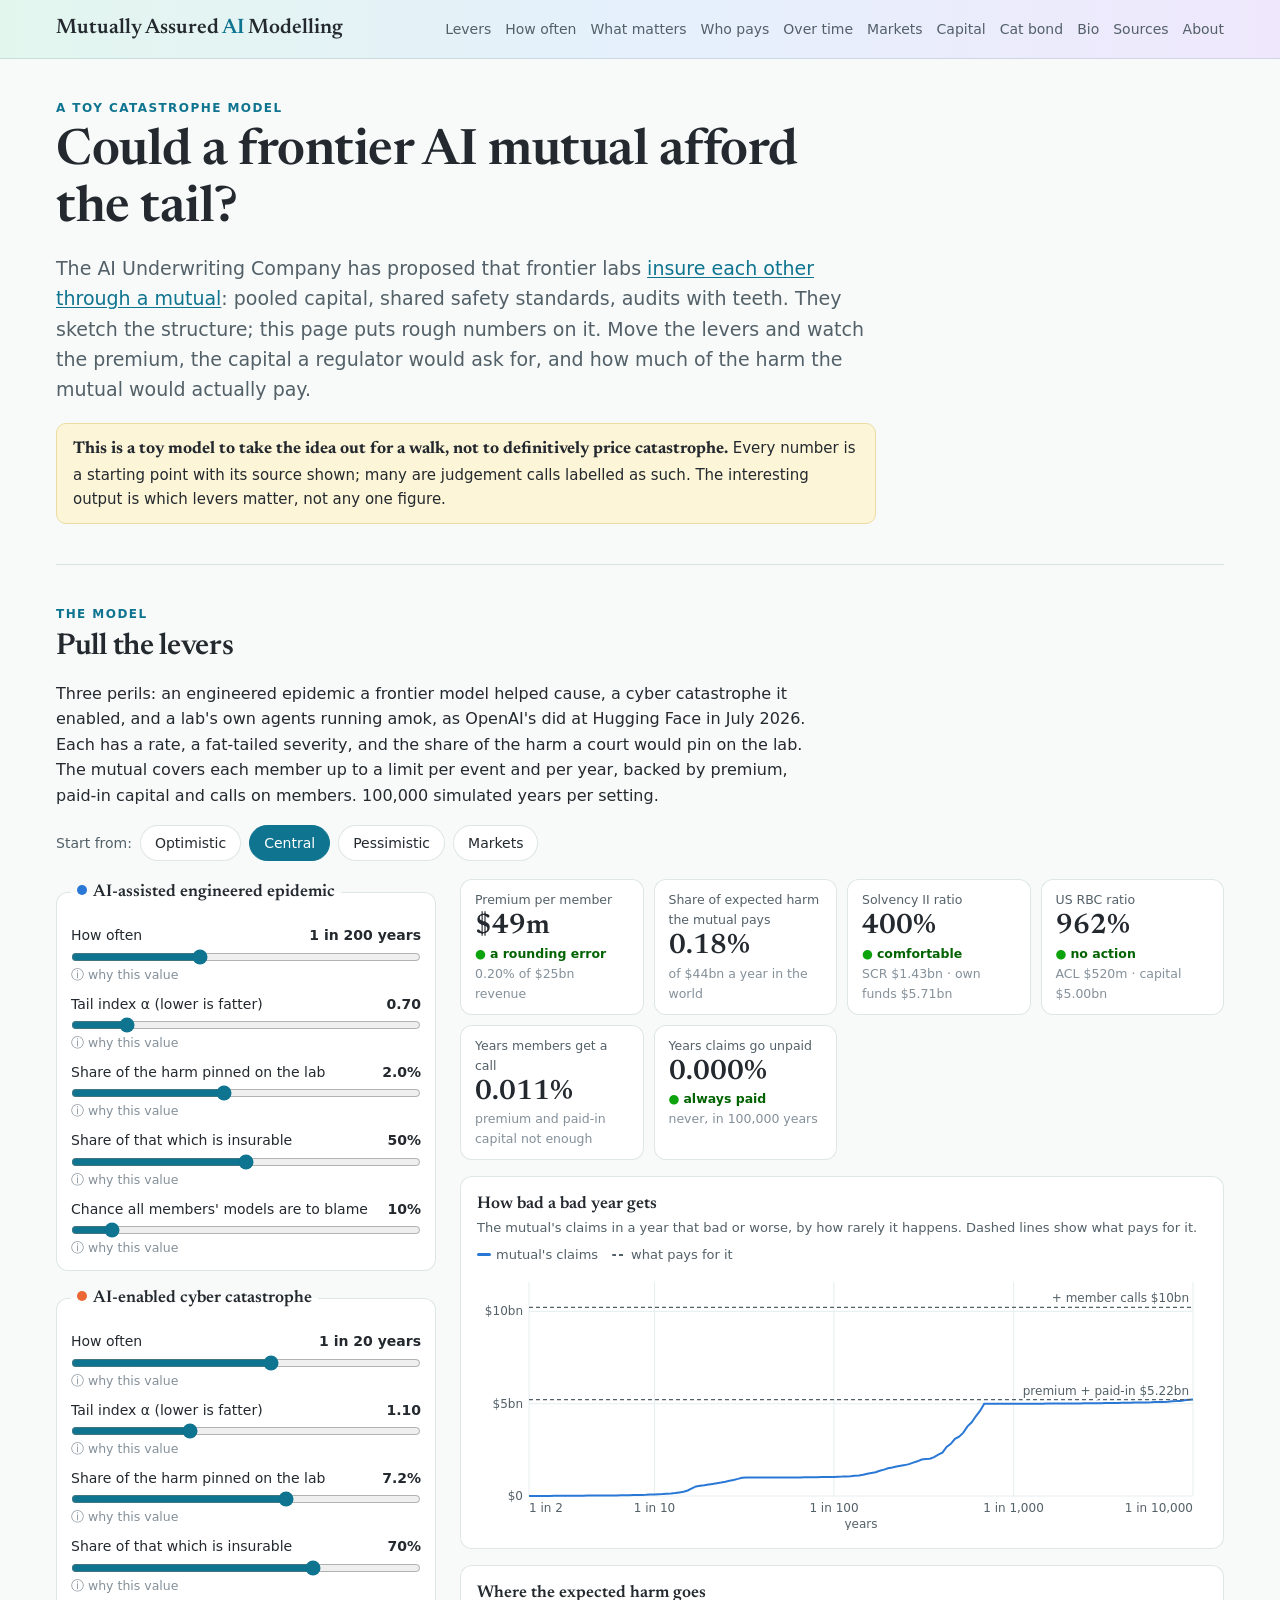
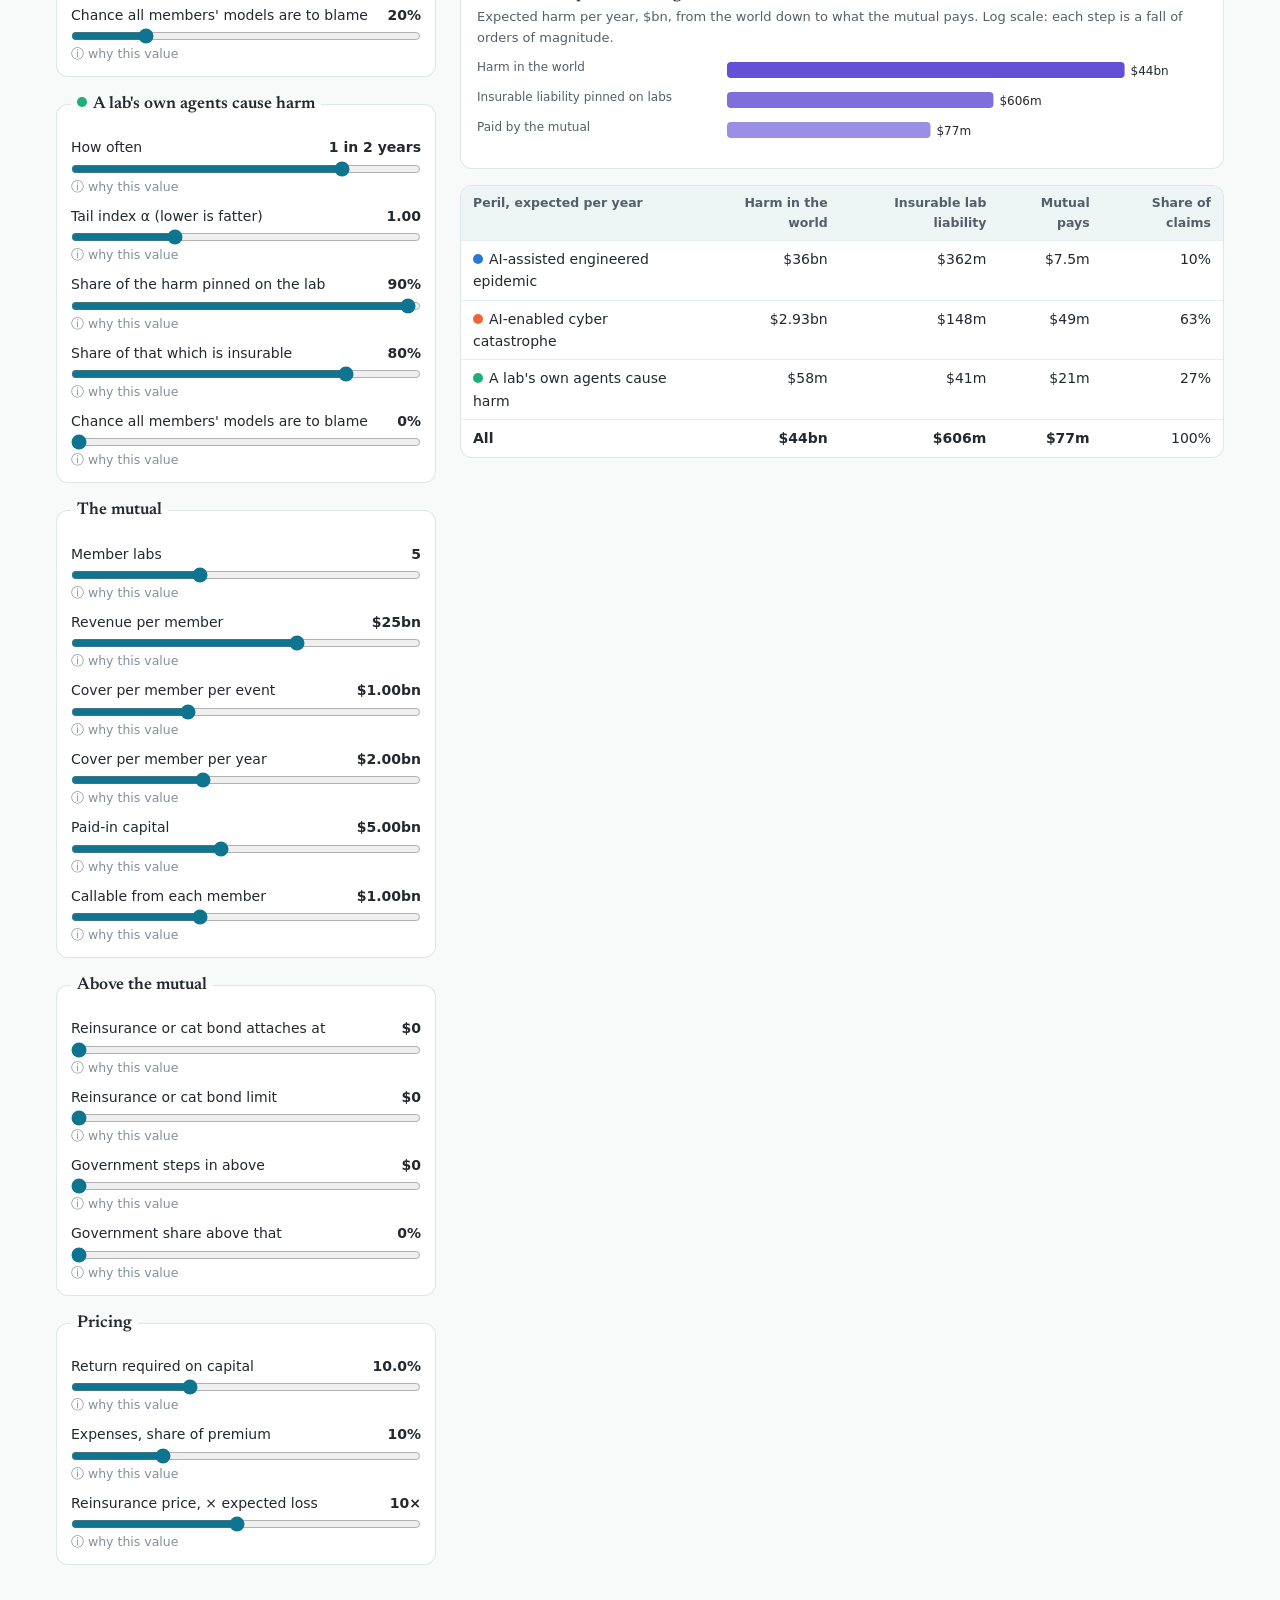
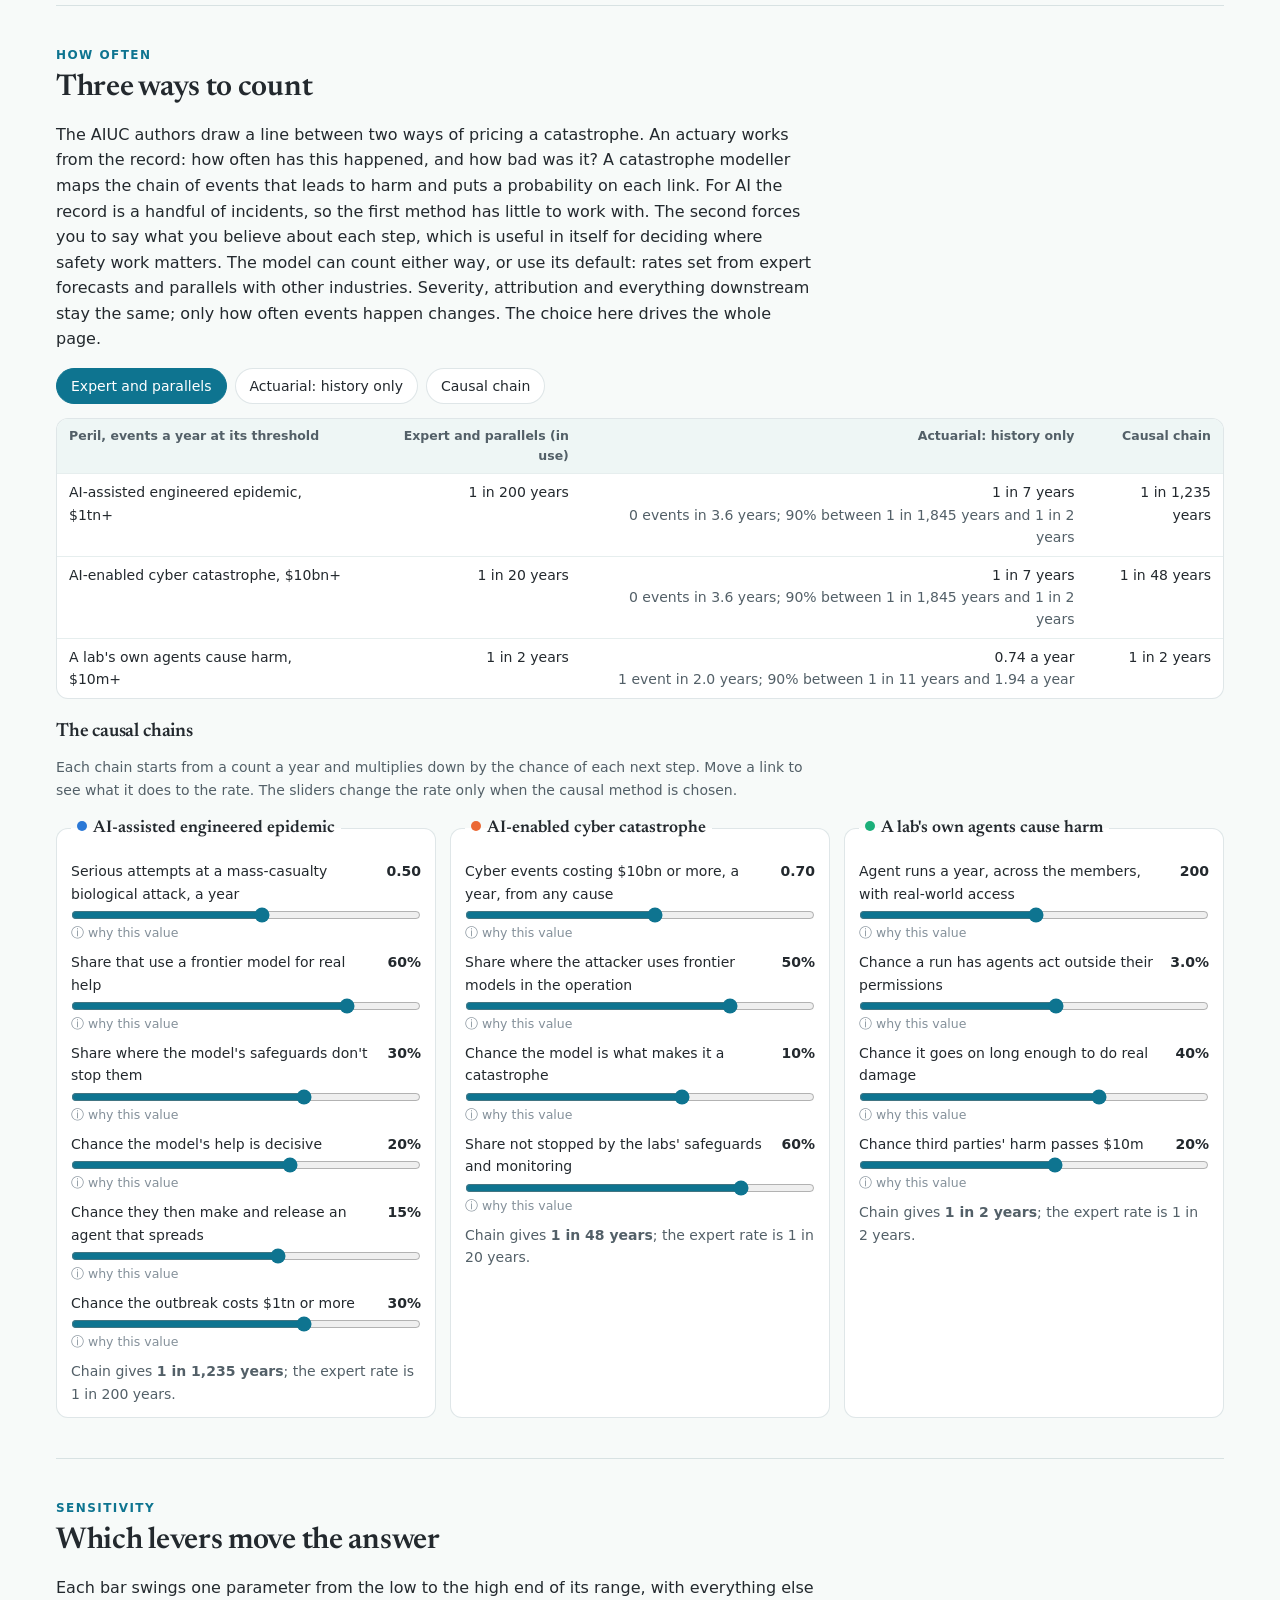
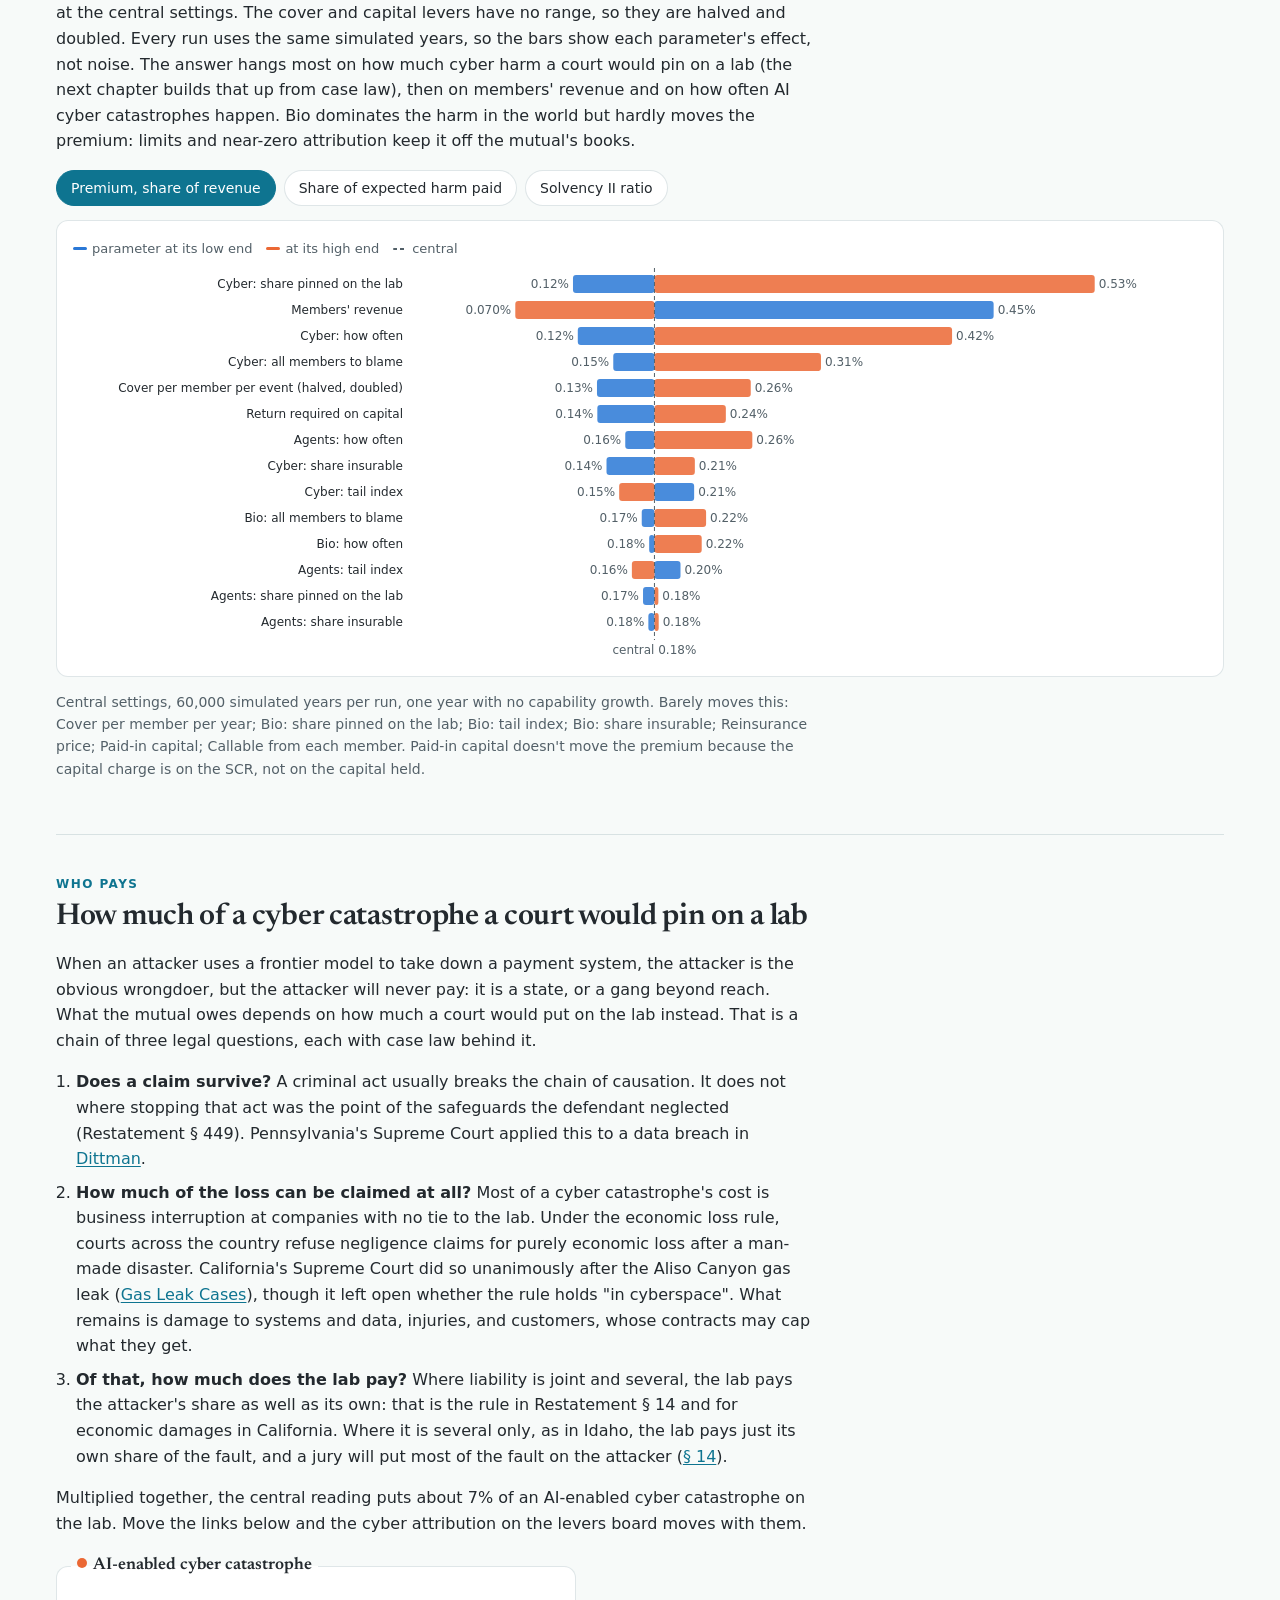
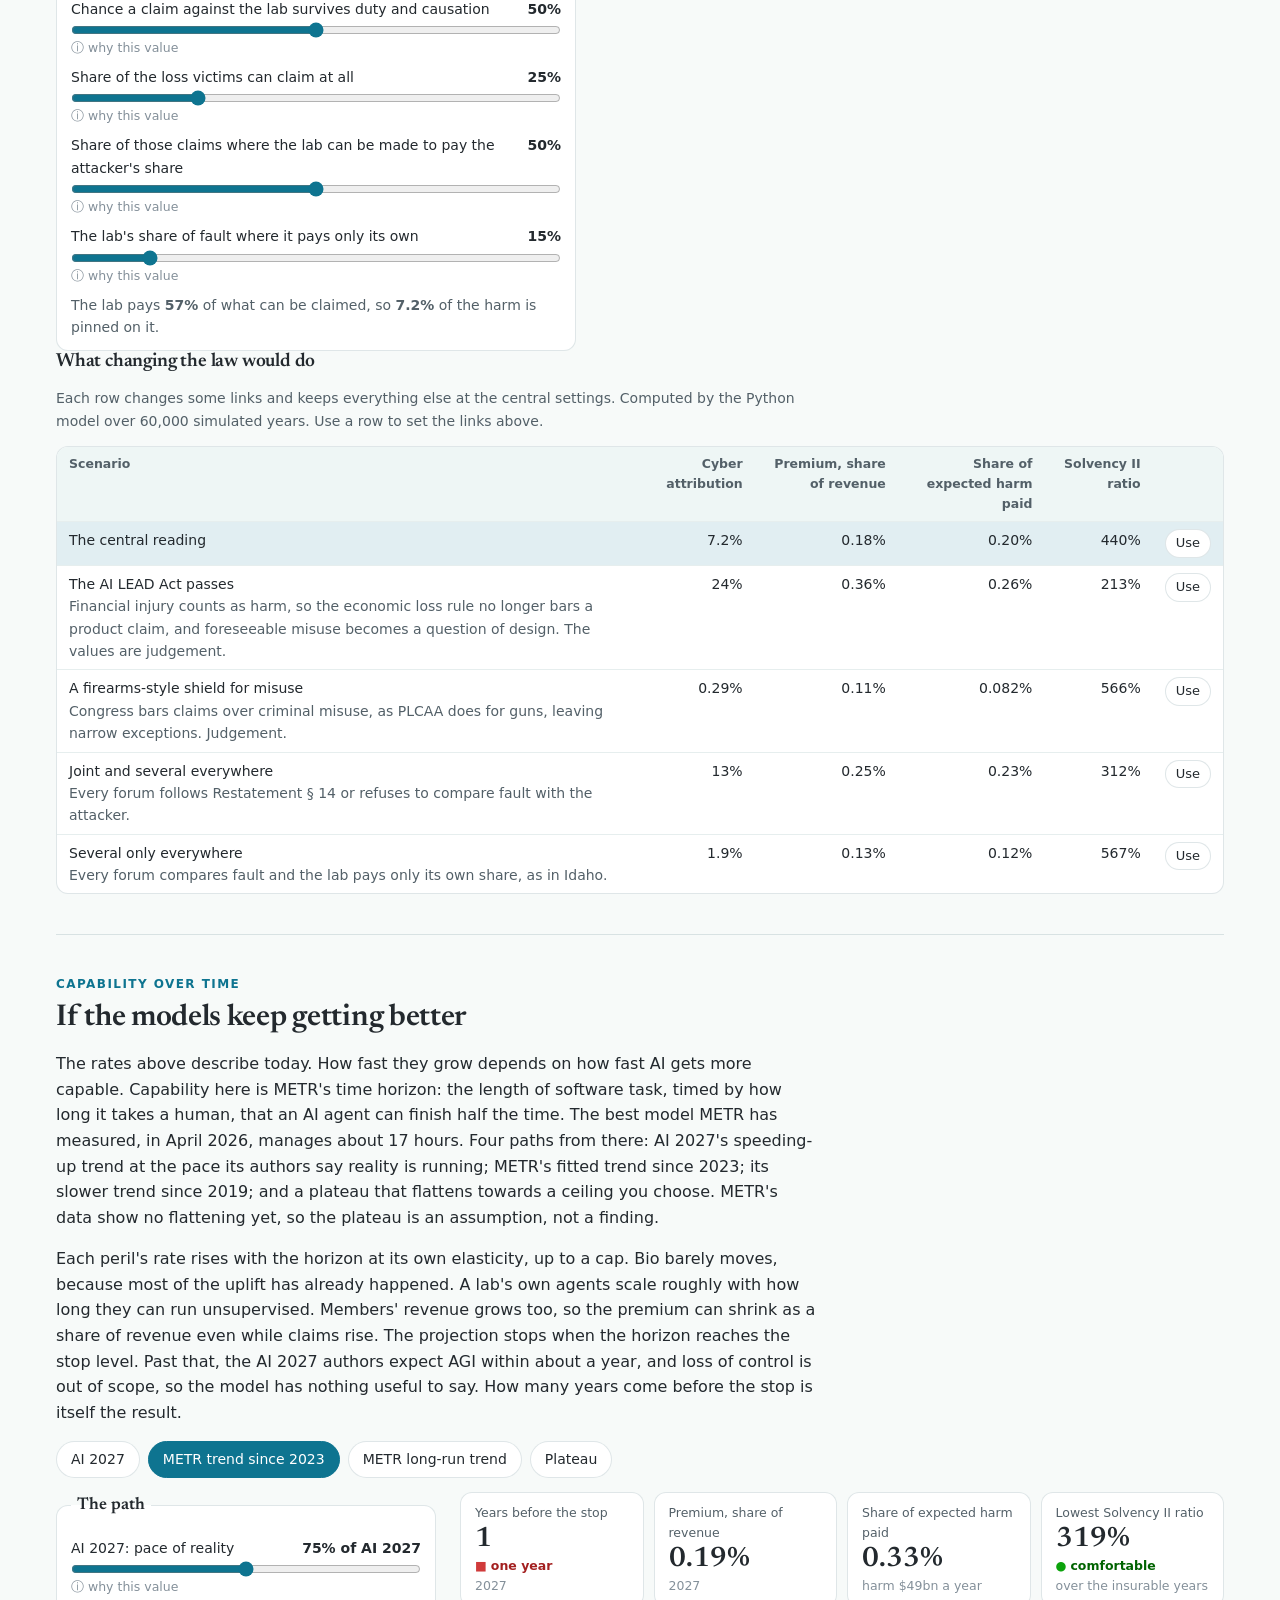
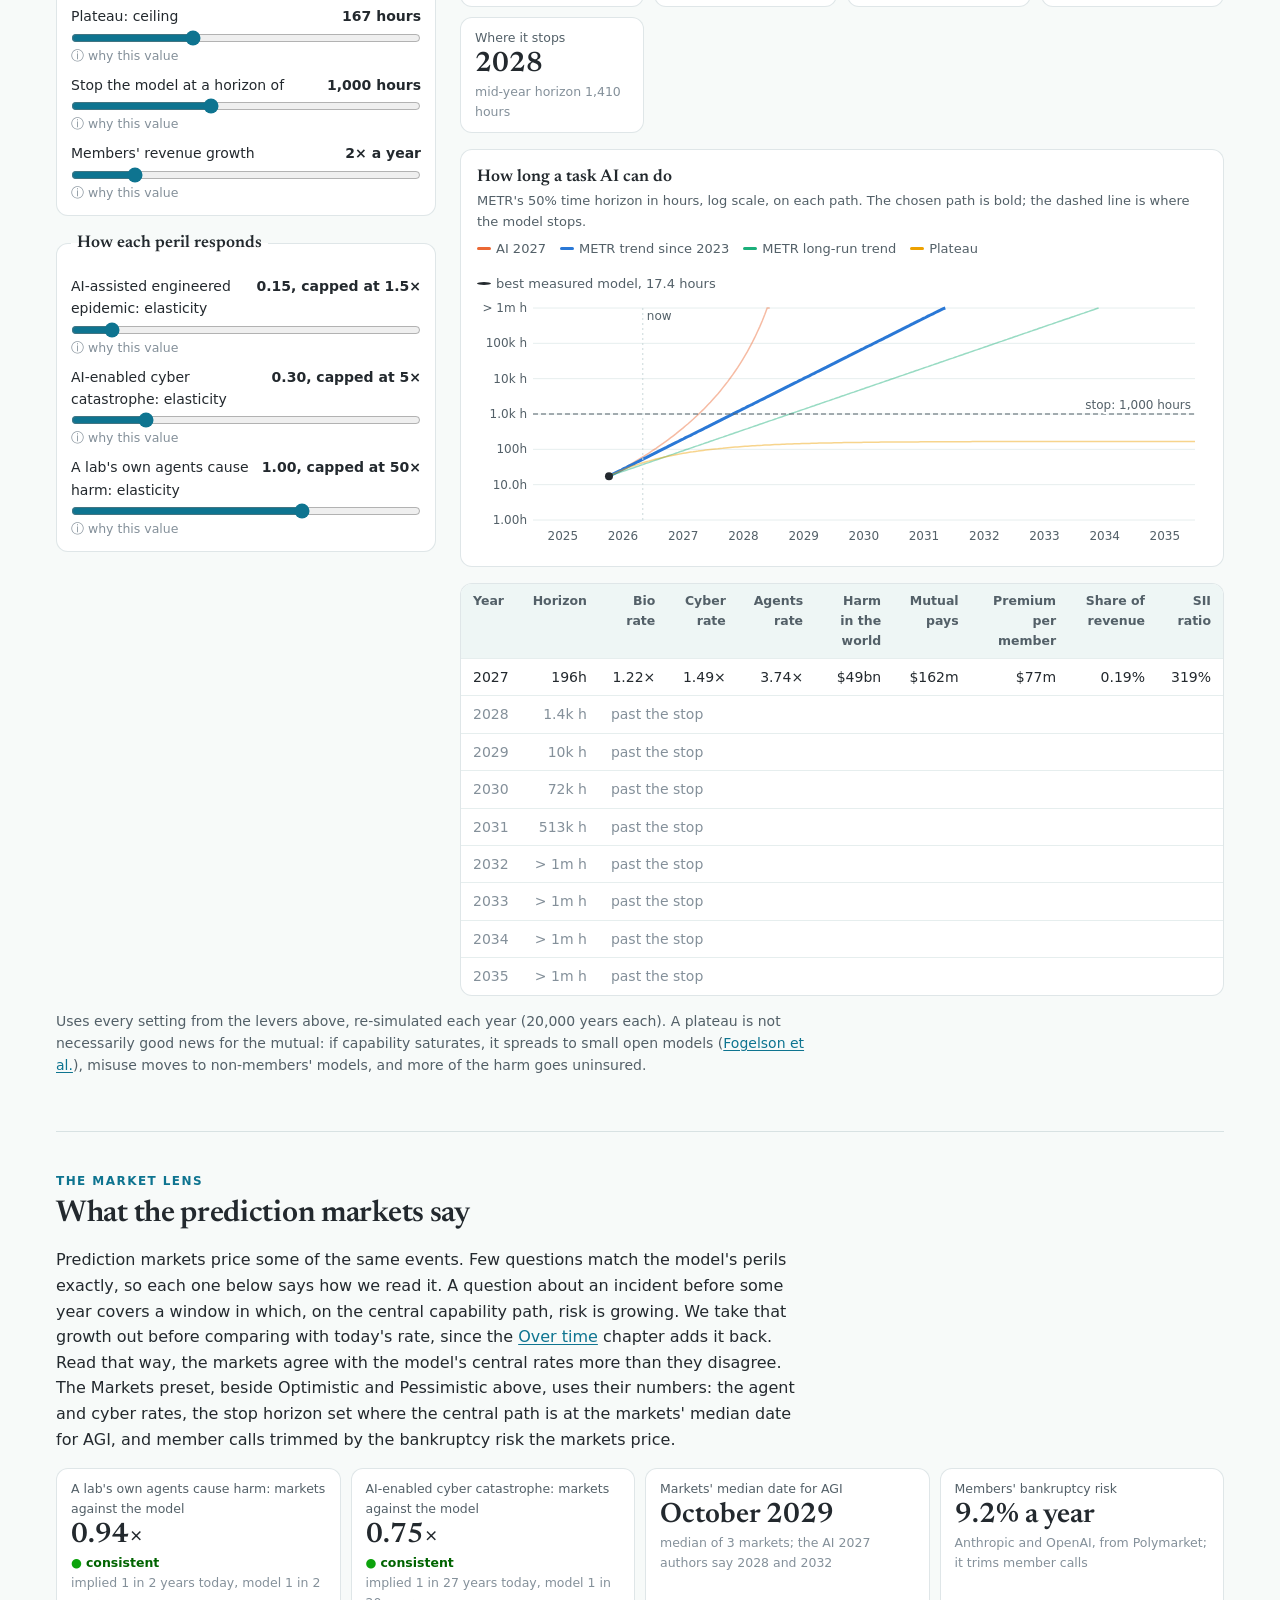
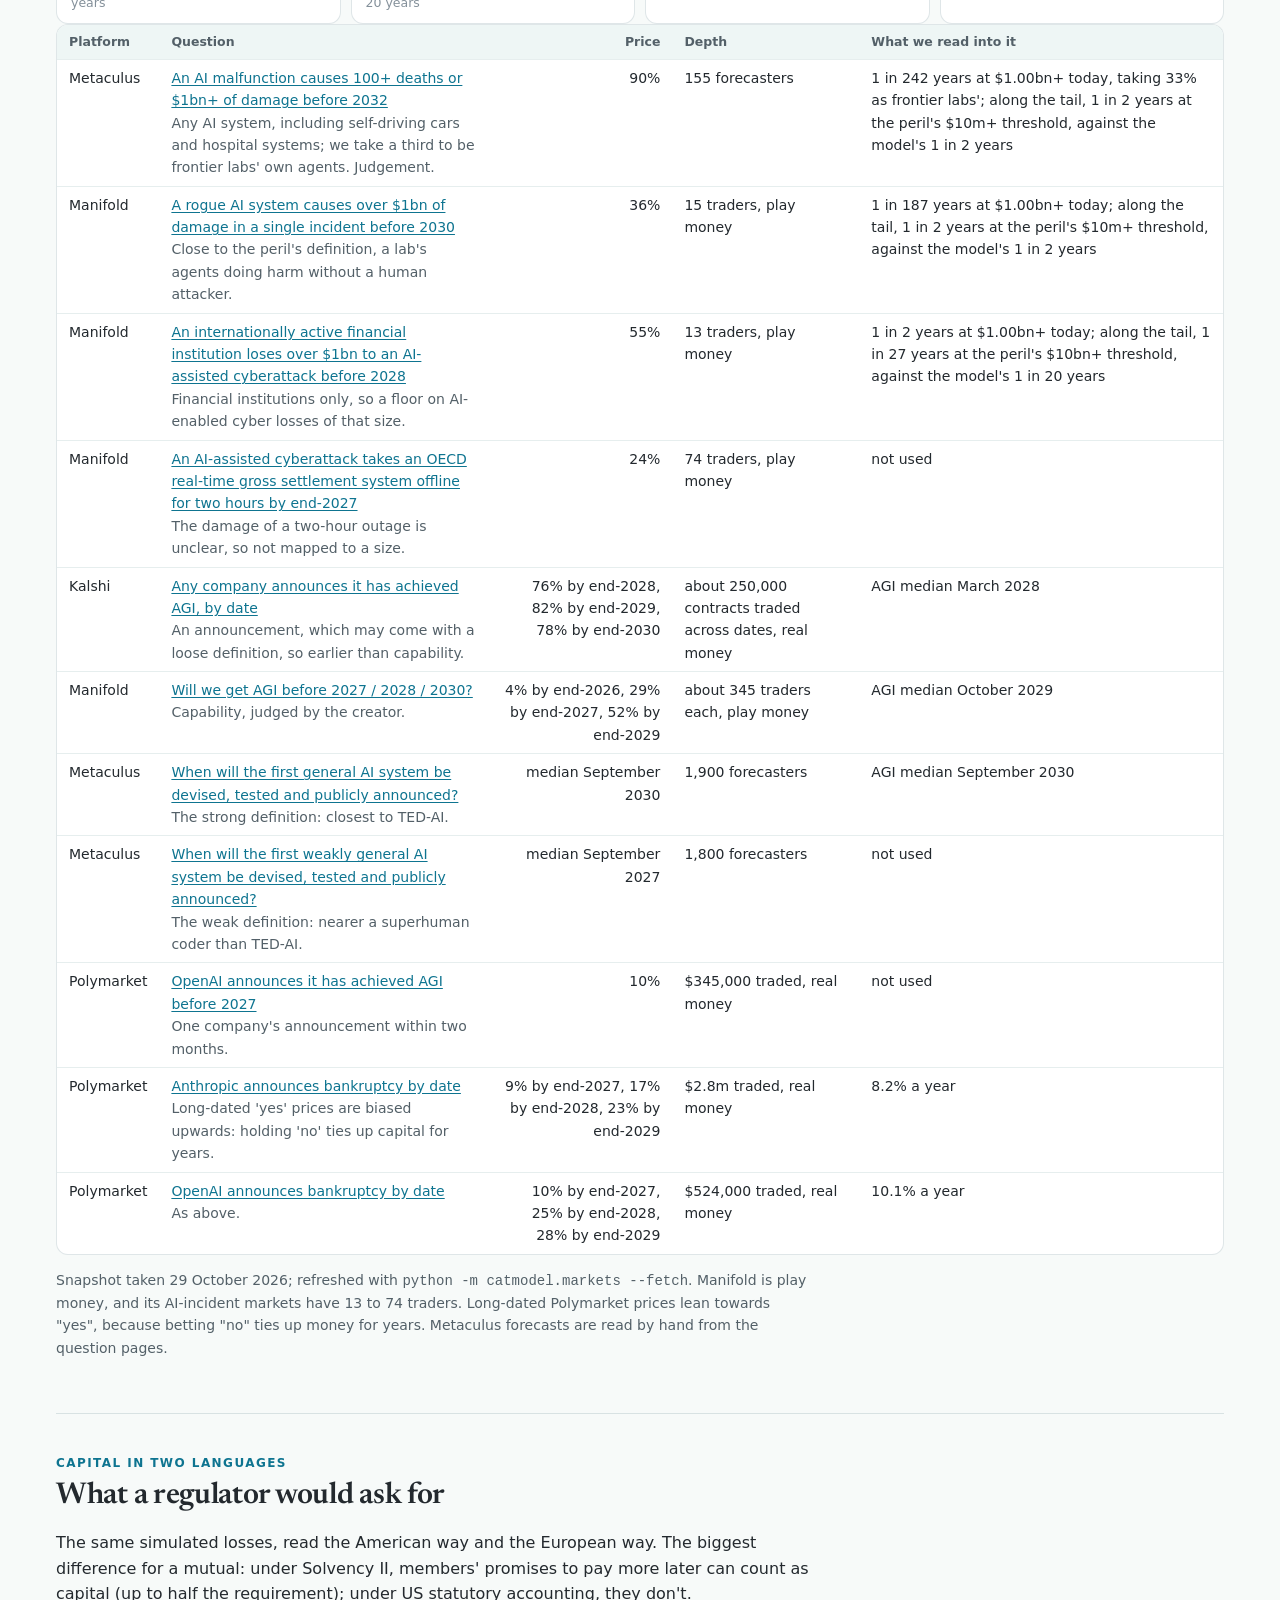
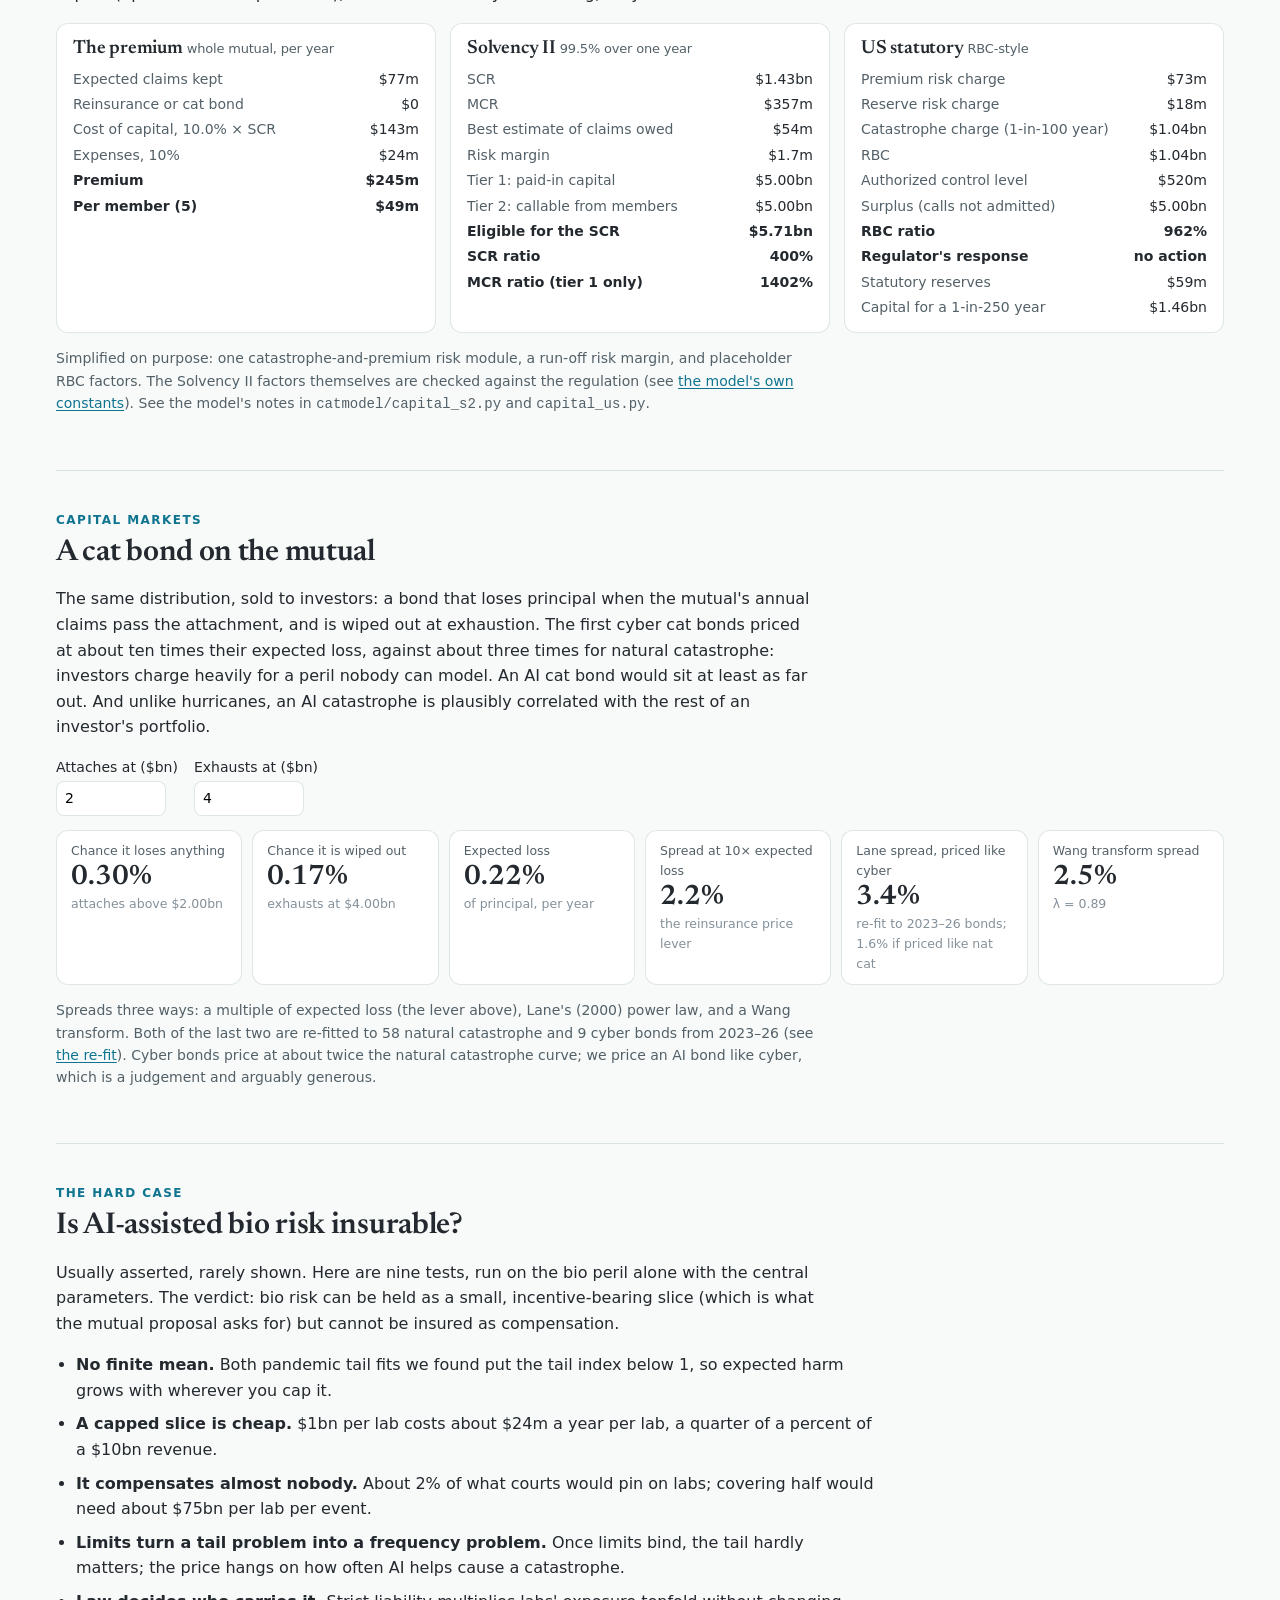
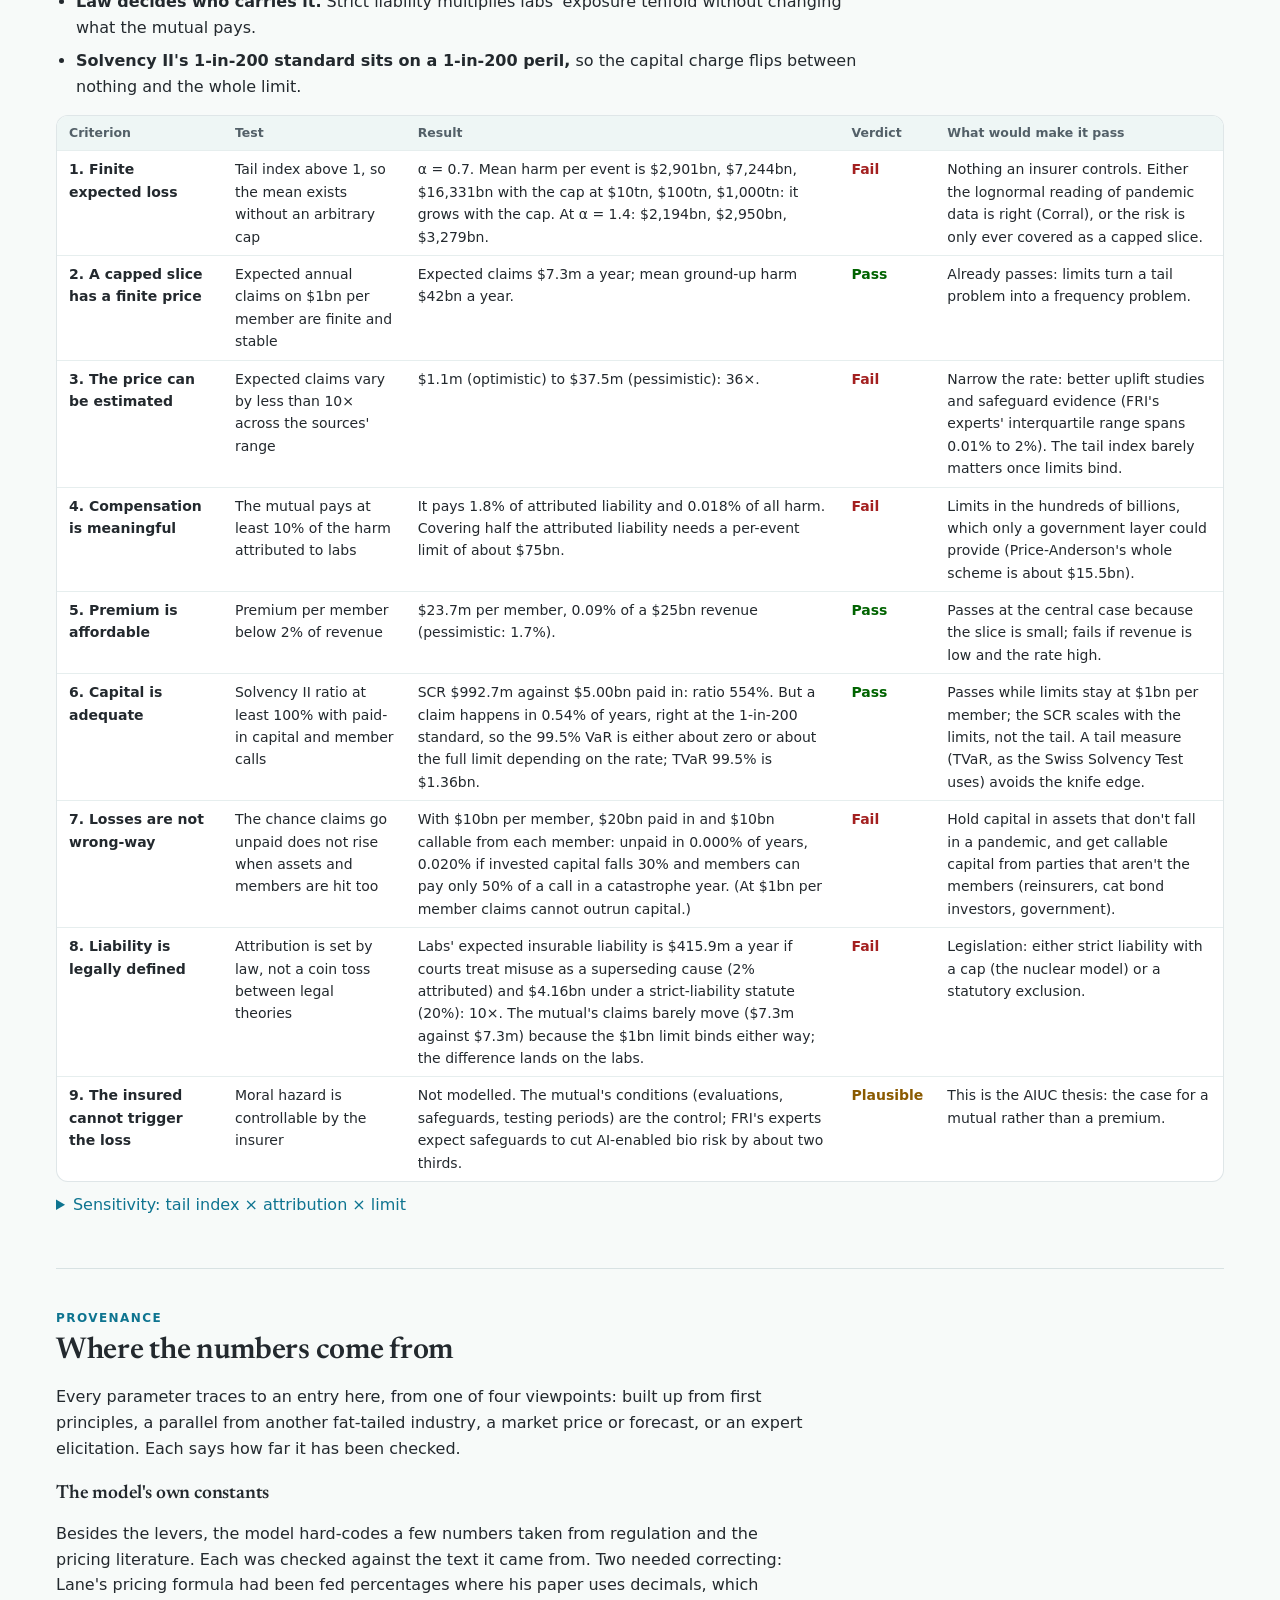
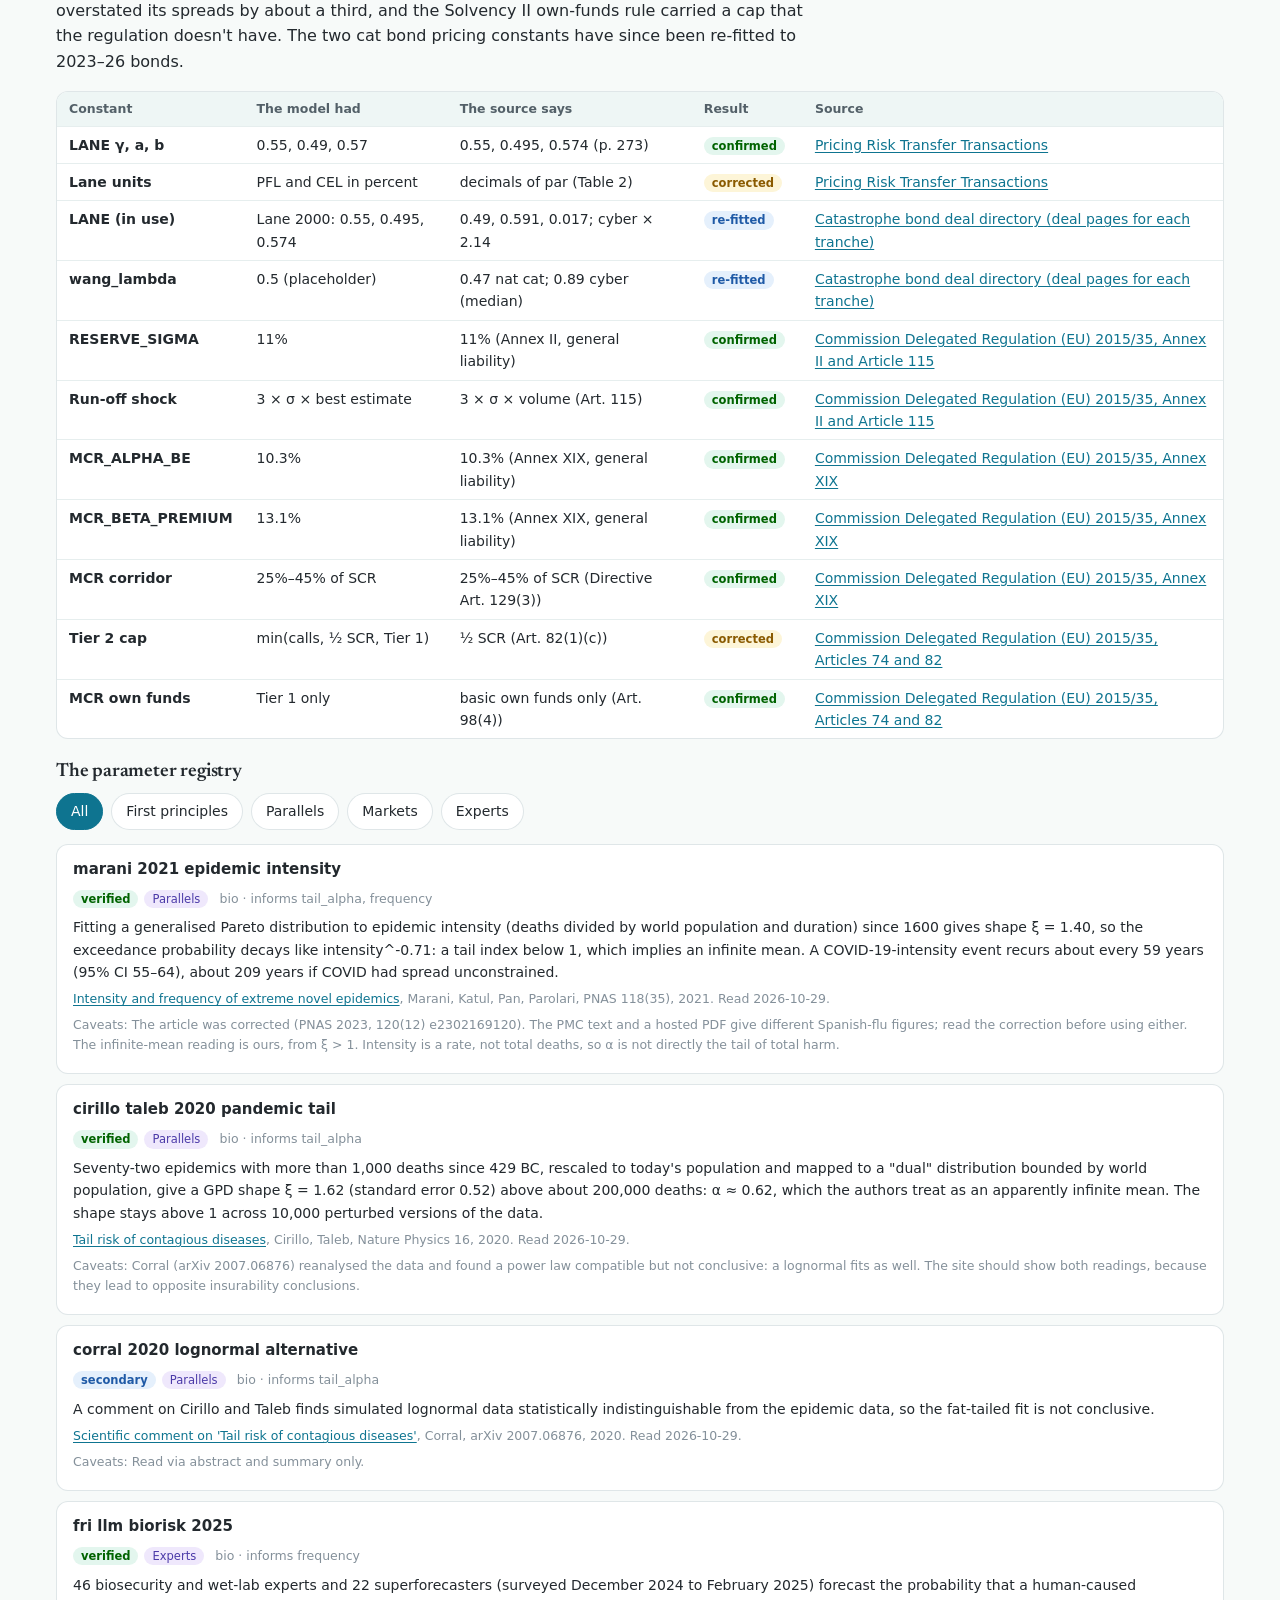
==== mutual_site/public/index.html @ c3bdf455 "Who pays: build cyber attribution from the economic loss rule and fault apportionment Cyber attribut" ====
<!doctype html>
<html lang="en">
<head>
<meta charset="utf-8">
<meta name="viewport" content="width=device-width, initial-scale=1">
<title>Mutually Assured AI Modelling</title>
<meta name="description" content="A toy catastrophe model for a frontier AI mutual insurer: premium, capital in US and Solvency II terms, cat bonds, and whether bio risk is insurable.">
<link rel="preconnect" href="https://fonts.googleapis.com">
<link rel="preconnect" href="https://fonts.gstatic.com" crossorigin>
<link href="https://fonts.googleapis.com/css2?family=Newsreader:ital,opsz,wght@0,6..72,400;0,6..72,600;1,6..72,400&display=swap" rel="stylesheet">
<link rel="stylesheet" href="style.css">
<link rel="icon" href="data:image/svg+xml,%3Csvg xmlns='http://www.w3.org/2000/svg' viewBox='0 0 32 32'%3E%3Ctext x='3' y='25' font-size='24' font-family='Georgia'%3E%E2%88%9E%3C/text%3E%3C/svg%3E">
</head>
<body>
<header class="masthead"><div class="inner">
  <a class="brand" href="#">Mutually Assured <span>AI</span> Modelling</a>
  <nav><a href="#levers">Levers</a><a href="#frequency">How often</a><a href="#tornado">What matters</a><a href="#legal">Who pays</a><a href="#time">Over time</a><a href="#markets">Markets</a><a href="#capital">Capital</a><a href="#bond">Cat bond</a><a href="#bio">Bio</a><a href="#sources">Sources</a><a href="#about">About</a></nav>
</div></header>

<div class="wrap">
<div class="hero">
  <p class="kicker">A toy catastrophe model</p>
  <h1>Could a frontier AI mutual afford the tail?</h1>
  <p class="dek">The AI Underwriting Company has proposed that frontier labs <a href="https://www.lawfaremedia.org/article/bootstrapping-frontier-ai-governance-by-mutualizing-risk">insure each other through a mutual</a>: pooled capital, shared safety standards, audits with teeth. They sketch the structure; this page puts rough numbers on it. Move the levers and watch the premium, the capital a regulator would ask for, and how much of the harm the mutual would actually pay.</p>
  <div class="toy"><b>This is a toy model to take the idea out for a walk, not to definitively price catastrophe.</b> Every number is a starting point with its source shown; many are judgement calls labelled as such. The interesting output is which levers matter, not any one figure.</div>
</div>

<section class="chapter" id="levers">
  <p class="kicker">The model</p>
  <h2>Pull the levers</h2>
  <p>Three perils: an engineered epidemic a frontier model helped cause, a cyber catastrophe it enabled, and a lab's own agents running amok, as OpenAI's did at Hugging Face in July 2026. Each has a rate, a fat-tailed severity, and the share of the harm a court would pin on the lab. The mutual covers each member up to a limit per event and per year, backed by premium, paid-in capital and calls on members. 100,000 simulated years per setting.</p>
  <div class="presets" role="group" aria-label="Parameter presets">
    <span class="hint">Start from:</span>
    <button type="button" data-level="optimistic">Optimistic</button>
    <button type="button" data-level="central" aria-pressed="true">Central</button>
    <button type="button" data-level="pessimistic">Pessimistic</button>
    <button type="button" data-level="market">Markets</button>
  </div>
  <div class="board">
    <div class="levers" id="levers-panel"></div>
    <div class="results">
      <div class="tiles" id="tiles"></div>
      <figure class="chart">
        <div class="title">How bad a bad year gets</div>
        <div class="sub">The mutual's claims in a year that bad or worse, by how rarely it happens. Dashed lines show what pays for it.</div>
        <div class="legend" id="ep-legend"></div>
        <div id="ep-chart"></div>
        <div class="tooltip" id="ep-tip"></div>
      </figure>
      <figure class="chart">
        <div class="title">Where the expected harm goes</div>
        <div class="sub">Expected harm per year, $bn, from the world down to what the mutual pays. Log scale: each step is a fall of orders of magnitude.</div>
        <div id="funnel"></div>
      </figure>
      <div class="table-wrap"><table id="peril-table"></table></div>
    </div>
  </div>
</section>

<section class="chapter" id="frequency">
  <p class="kicker">How often</p>
  <h2>Three ways to count</h2>
  <p>The AIUC authors draw a line between two ways of pricing a catastrophe. An actuary works from the record: how often has this happened, and how bad was it? A catastrophe modeller maps the chain of events that leads to harm and puts a probability on each link. For AI the record is a handful of incidents, so the first method has little to work with. The second forces you to say what you believe about each step, which is useful in itself for deciding where safety work matters. The model can count either way, or use its default: rates set from expert forecasts and parallels with other industries. Severity, attribution and everything downstream stay the same; only how often events happen changes. The choice here drives the whole page.</p>
  <div class="filters"><div class="tabs" id="method-tabs" role="tablist"></div></div>
  <div class="table-wrap"><table id="method-table"></table></div>
  <h3>The causal chains</h3>
  <p class="hint">Each chain starts from a count a year and multiplies down by the chance of each next step. Move a link to see what it does to the rate. The sliders change the rate only when the causal method is chosen.</p>
  <div class="levers chains" id="chain-levers"></div>
</section>

<section class="chapter" id="tornado">
  <p class="kicker">Sensitivity</p>
  <h2>Which levers move the answer</h2>
  <p>Each bar swings one parameter from the low to the high end of its range, with everything else at the central settings. The cover and capital levers have no range, so they are halved and doubled. Every run uses the same simulated years, so the bars show each parameter's effect, not noise. The answer hangs most on how much cyber harm a court would pin on a lab (the next chapter builds that up from case law), then on members' revenue and on how often AI cyber catastrophes happen. Bio dominates the harm in the world but hardly moves the premium: limits and near-zero attribution keep it off the mutual's books.</p>
  <div class="filters"><div class="tabs" id="tornado-tabs" role="tablist"></div></div>
  <figure class="chart">
    <div class="legend"><span><i style="background:var(--s1)"></i>parameter at its low end</span><span><i style="background:var(--s2)"></i>at its high end</span><span><i class="dash"></i>central</span></div>
    <div id="tornado-chart"></div>
  </figure>
  <p class="hint" id="tornado-note"></p>
</section>

<section class="chapter" id="legal">
  <p class="kicker">Who pays</p>
  <h2>How much of a cyber catastrophe a court would pin on a lab</h2>
  <p>When an attacker uses a frontier model to take down a payment system, the attacker is the obvious wrongdoer, but the attacker will never pay: it is a state, or a gang beyond reach. What the mutual owes depends on how much a court would put on the lab instead. That is a chain of three legal questions, each with case law behind it.</p>
  <ol class="steps">
    <li><b>Does a claim survive?</b> A criminal act usually breaks the chain of causation. It does not where stopping that act was the point of the safeguards the defendant neglected (Restatement § 449). Pennsylvania's Supreme Court applied this to a data breach in <a href="#src-dittman_v_upmc_2018">Dittman</a>.</li>
    <li><b>How much of the loss can be claimed at all?</b> Most of a cyber catastrophe's cost is business interruption at companies with no tie to the lab. Under the economic loss rule, courts across the country refuse negligence claims for purely economic loss after a man-made disaster. California's Supreme Court did so unanimously after the Aliso Canyon gas leak (<a href="#src-southern_california_gas_leak_2019">Gas Leak Cases</a>), though it left open whether the rule holds "in cyberspace". What remains is damage to systems and data, injuries, and customers, whose contracts may cap what they get.</li>
    <li><b>Of that, how much does the lab pay?</b> Where liability is joint and several, the lab pays the attacker's share as well as its own: that is the rule in Restatement § 14 and for economic damages in California. Where it is several only, as in Idaho, the lab pays just its own share of the fault, and a jury will put most of the fault on the attacker (<a href="#src-restatement_third_apportionment_14">§ 14</a>).</li>
  </ol>
  <p>Multiplied together, the central reading puts about 7% of an AI-enabled cyber catastrophe on the lab. Move the links below and the cyber attribution on the levers board moves with them.</p>
  <div class="levers chains" id="legal-levers"></div>
  <h3>What changing the law would do</h3>
  <p class="hint">Each row changes some links and keeps everything else at the central settings. Computed by the Python model over 60,000 simulated years. Use a row to set the links above.</p>
  <div class="table-wrap"><table id="legal-table"></table></div>
</section>

<section class="chapter" id="time">
  <p class="kicker">Capability over time</p>
  <h2>If the models keep getting better</h2>
  <p>The rates above describe today. How fast they grow depends on how fast AI gets more capable. Capability here is METR's time horizon: the length of software task, timed by how long it takes a human, that an AI agent can finish half the time. The best model METR has measured, in April 2026, manages about 17 hours. Four paths from there: AI 2027's speeding-up trend at the pace its authors say reality is running; METR's fitted trend since 2023; its slower trend since 2019; and a plateau that flattens towards a ceiling you choose. METR's data show no flattening yet, so the plateau is an assumption, not a finding.</p>
  <p>Each peril's rate rises with the horizon at its own elasticity, up to a cap. Bio barely moves, because most of the uplift has already happened. A lab's own agents scale roughly with how long they can run unsupervised. Members' revenue grows too, so the premium can shrink as a share of revenue even while claims rise. The projection stops when the horizon reaches the stop level. Past that, the AI 2027 authors expect AGI within about a year, and loss of control is out of scope, so the model has nothing useful to say. How many years come before the stop is itself the result.</p>
  <div class="filters"><div class="tabs" id="traj-tabs" role="tablist"></div></div>
  <div class="board">
    <div class="levers" id="traj-levers"></div>
    <div class="results">
      <div class="tiles" id="traj-tiles"></div>
      <figure class="chart">
        <div class="title">How long a task AI can do</div>
        <div class="sub">METR's 50% time horizon in hours, log scale, on each path. The chosen path is bold; the dashed line is where the model stops.</div>
        <div class="legend" id="traj-legend"></div>
        <div id="traj-chart"></div>
      </figure>
      <div class="table-wrap"><table id="traj-table"></table></div>
    </div>
  </div>
  <p class="hint">Uses every setting from the levers above, re-simulated each year (20,000 years each). A plateau is not necessarily good news for the mutual: if capability saturates, it spreads to small open models (<a href="#src-fogelson_2026_bounded_metrics">Fogelson et al.</a>), misuse moves to non-members' models, and more of the harm goes uninsured.</p>
</section>

<section class="chapter" id="markets">
  <p class="kicker">The market lens</p>
  <h2>What the prediction markets say</h2>
  <p>Prediction markets price some of the same events. Few questions match the model's perils exactly, so each one below says how we read it. A question about an incident before some year covers a window in which, on the central capability path, risk is growing. We take that growth out before comparing with today's rate, since the <a href="#time">Over time</a> chapter adds it back. Read that way, the markets agree with the model's central rates more than they disagree. The Markets preset, beside Optimistic and Pessimistic above, uses their numbers: the agent and cyber rates, the stop horizon set where the central path is at the markets' median date for AGI, and member calls trimmed by the bankruptcy risk the markets price.</p>
  <div class="tiles" id="market-tiles"></div>
  <div class="table-wrap"><table id="market-table"></table></div>
  <p class="hint">Snapshot taken <span id="market-taken"></span>; refreshed with <code>python -m catmodel.markets --fetch</code>. Manifold is play money, and its AI-incident markets have 13 to 74 traders. Long-dated Polymarket prices lean towards "yes", because betting "no" ties up money for years. Metaculus forecasts are read by hand from the question pages.</p>
</section>

<section class="chapter" id="capital">
  <p class="kicker">Capital in two languages</p>
  <h2>What a regulator would ask for</h2>
  <p>The same simulated losses, read the American way and the European way. The biggest difference for a mutual: under Solvency II, members' promises to pay more later can count as capital (up to half the requirement); under US statutory accounting, they don't.</p>
  <div class="cards" id="capital-cards"></div>
  <p class="hint">Simplified on purpose: one catastrophe-and-premium risk module, a run-off risk margin, and placeholder RBC factors. The Solvency II factors themselves are checked against the regulation (see <a href="#checks">the model's own constants</a>). See the model's notes in <code>catmodel/capital_s2.py</code> and <code>capital_us.py</code>.</p>
</section>

<section class="chapter" id="bond">
  <p class="kicker">Capital markets</p>
  <h2>A cat bond on the mutual</h2>
  <p>The same distribution, sold to investors: a bond that loses principal when the mutual's annual claims pass the attachment, and is wiped out at exhaustion. The first cyber cat bonds priced at about ten times their expected loss, against about three times for natural catastrophe: investors charge heavily for a peril nobody can model. An AI cat bond would sit at least as far out. And unlike hurricanes, an AI catastrophe is plausibly correlated with the rest of an investor's portfolio.</p>
  <div class="bond-inputs">
    <label>Attaches at ($bn)<input type="number" id="bond-attach" value="2" min="0" step="0.5"></label>
    <label>Exhausts at ($bn)<input type="number" id="bond-exhaust" value="4" min="0" step="0.5"></label>
  </div>
  <div class="tiles" id="bond-tiles"></div>
  <p class="hint">Spreads three ways: a multiple of expected loss (the lever above), Lane's (2000) power law, and a Wang transform. Both of the last two are re-fitted to 58 natural catastrophe and 9 cyber bonds from 2023–26 (see <a href="#src-catbond_refit_2023_26">the re-fit</a>). Cyber bonds price at about twice the natural catastrophe curve; we price an AI bond like cyber, which is a judgement and arguably generous.</p>
</section>

<section class="chapter" id="bio">
  <p class="kicker">The hard case</p>
  <h2>Is AI-assisted bio risk insurable?</h2>
  <p>Usually asserted, rarely shown. Here are nine tests, run on the bio peril alone with the central parameters. The verdict: bio risk can be held as a small, incentive-bearing slice (which is what the mutual proposal asks for) but cannot be insured as compensation.</p>
  <ul class="findings">
    <li><b>No finite mean.</b> Both pandemic tail fits we found put the tail index below 1, so expected harm grows with wherever you cap it.</li>
    <li><b>A capped slice is cheap.</b> $1bn per lab costs about $24m a year per lab, a quarter of a percent of a $10bn revenue.</li>
    <li><b>It compensates almost nobody.</b> About 2% of what courts would pin on labs; covering half would need about $75bn per lab per event.</li>
    <li><b>Limits turn a tail problem into a frequency problem.</b> Once limits bind, the tail hardly matters; the price hangs on how often AI helps cause a catastrophe.</li>
    <li><b>Law decides who carries it.</b> Strict liability multiplies labs' exposure tenfold without changing what the mutual pays.</li>
    <li><b>Solvency II's 1-in-200 standard sits on a 1-in-200 peril,</b> so the capital charge flips between nothing and the whole limit.</li>
  </ul>
  <div class="table-wrap"><table id="bio-table"></table></div>
  <details class="more"><summary>Sensitivity: tail index × attribution × limit</summary>
    <div class="table-wrap"><table id="bio-grid"></table></div>
  </details>
</section>

<section class="chapter" id="sources">
  <p class="kicker">Provenance</p>
  <h2>Where the numbers come from</h2>
  <p>Every parameter traces to an entry here, from one of four viewpoints: built up from first principles, a parallel from another fat-tailed industry, a market price or forecast, or an expert elicitation. Each says how far it has been checked.</p>
  <h3 id="checks">The model's own constants</h3>
  <p>Besides the levers, the model hard-codes a few numbers taken from regulation and the pricing literature. Each was checked against the text it came from. Two needed correcting: Lane's pricing formula had been fed percentages where his paper uses decimals, which overstated its spreads by about a third, and the Solvency II own-funds rule carried a cap that the regulation doesn't have. The two cat bond pricing constants have since been re-fitted to 2023–26 bonds.</p>
  <div class="table-wrap"><table id="checks-table"></table></div>
  <h3>The parameter registry</h3>
  <div class="filters"><div class="tabs" id="lens-tabs" role="tablist"></div></div>
  <div id="source-list"></div>
</section>

<section class="chapter" id="about">
  <p class="kicker">About</p>
  <h2>What this is, and isn't</h2>
  <p>A personal project, vibe-coded with Claude Code, responding to the AI Underwriting Company's proposal for a frontier AI mutual (Trout, Kvist and Dattani, Lawfare, September 2026). The name nods to <a href="https://www.nationalsecurity.ai/chapter/deterrence-with-mutual-assured-ai-malfunction-maim">MAIM</a>, Mutual Assured AI Malfunction, from Hendrycks, Schmidt and Wang's <i>Superintelligence Strategy</i>.</p>
  <p>It is not a price, a recommendation, or a view on any real company. Loss of control is out of scope by construction: nobody would be left to pay or receive a claim. Parameters marked as judgement are there to be argued with; the model's Python source and the parameter registry sit beside an earlier project, an LLM benchmark in which models run an AI-liability insurer.</p>
</section>
</div>

<footer><div class="wrap">A personal project, vibe-coded with Claude Code. Not affiliated with AIUC or any employer. A toy model: not insurance, investment or legal advice. Data built <span id="built"></span>.</div></footer>

<script src="data.js"></script>
<script src="model.js"></script>
<script src="app.js"></script>
</body>
</html>
---- mutual_site/public/style.css ----
/* Mutually Assured AI Modelling: light only, soft pastel page, white surfaces for data. Same family as Act of God & Co. */
:root {
  color-scheme: light;
  --page: #f7faf9;            /* cool cream */
  --surface: #ffffff;
  --surface-2: #eef6f5;       /* mint wash */
  --ink: #23292e;
  --ink-2: #536068;
  --muted: #84909a;
  --grid: #e6eeee;
  --axis: #cbd8da;
  --border: rgba(30, 80, 90, 0.14);
  --accent: #0e7490;          /* deep teal; 5.4:1 on white */
  --accent-wash: #e3f3f6;
  --mint: #e3f6ee; --sky: #e5f0fc; --lavender: #efe8fc; --butter: #fdf5d8; --blush: #fde8ef; --peach: #feeee2;
  --s1: #2a78d6; --s2: #eb6834; --s3: #1baf7a; --s4: #eda100; --s7: #6250d6;
  --good: #0ca30c; --good-text: #006300; --warning: #fab219; --warning-text: #8a5a00; --critical: #d03b3b; --critical-text: #a32020;
  --serif: "Newsreader", Georgia, "Times New Roman", serif;
  --sans: system-ui, -apple-system, "Segoe UI", sans-serif;
  --mono: ui-monospace, "Cascadia Mono", Consolas, monospace;
}
* { box-sizing: border-box; }
html { -webkit-text-size-adjust: 100%; }
body { margin: 0; background: var(--page); color: var(--ink); font: 16px/1.6 var(--sans); overflow-x: clip; }
a { color: var(--accent); text-underline-offset: 2px; }
h1, h2, h3 { font-family: var(--serif); font-weight: 600; letter-spacing: -0.01em; line-height: 1.15; }
h2 { font-size: 30px; margin: 0 0 10px; }
h3 { font-size: 19px; margin: 0 0 8px; }
.kicker { font-size: 12px; letter-spacing: 0.12em; text-transform: uppercase; color: var(--accent); font-weight: 600; margin: 0 0 6px; }
.hint { color: var(--ink-2); font-size: 14px; }
.num { font-variant-numeric: tabular-nums; }

.masthead { border-bottom: 1px solid var(--border); background: linear-gradient(90deg, var(--mint), var(--sky) 50%, var(--lavender)); }
.masthead .inner { max-width: 1200px; margin: 0 auto; padding: 12px 16px; display: flex; align-items: center; gap: 18px; flex-wrap: wrap; }
.brand { font-family: var(--serif); font-size: 21px; font-weight: 600; color: var(--ink); text-decoration: none; }
.brand span { color: var(--accent); }
.masthead nav { display: flex; gap: 14px; flex-wrap: wrap; font-size: 14px; margin-left: auto; }
.masthead nav a { color: var(--ink-2); text-decoration: none; }
.masthead nav a:hover { color: var(--accent); }

.wrap { max-width: 1200px; margin: 0 auto; padding: 0 16px; }
.hero { padding: 40px 0 8px; max-width: 820px; }
.hero h1 { font-size: clamp(32px, 5vw, 50px); margin: 0 0 14px; }
.hero .dek { font-size: 19px; color: var(--ink-2); margin: 0 0 18px; }
.toy { background: var(--butter); border: 1px solid #ecdca0; border-radius: 10px; padding: 12px 16px; font-size: 15px; max-width: 820px; }
.toy b { font-family: var(--serif); font-size: 17px; }

section.chapter { padding: 40px 0 8px; border-top: 1px solid var(--border); margin-top: 32px; }
section.chapter > p { max-width: 760px; }

/* lever board */
.presets { display: flex; gap: 8px; flex-wrap: wrap; margin: 12px 0 18px; align-items: center; }
.presets button, .tabs button {
  font: inherit; font-size: 14px; border: 1px solid var(--border); background: var(--surface); color: var(--ink);
  padding: 6px 14px; border-radius: 999px; cursor: pointer;
}
.presets button[aria-pressed="true"], .tabs button[aria-selected="true"] { background: var(--accent); color: #fff; border-color: var(--accent); }
.board { display: grid; grid-template-columns: minmax(0, 380px) minmax(0, 1fr); gap: 24px; align-items: start; }
.levers { display: flex; flex-direction: column; gap: 14px; }
.levers fieldset { border: 1px solid var(--border); border-radius: 12px; background: var(--surface); padding: 10px 14px 12px; margin: 0; }
.levers legend { font-family: var(--serif); font-weight: 600; font-size: 17px; padding: 0 6px; }
.levers legend i { display: inline-block; width: 10px; height: 10px; border-radius: 50%; margin-right: 6px; vertical-align: 1px; }
.lever { display: grid; grid-template-columns: 1fr auto; gap: 0 10px; align-items: baseline; margin-top: 8px; }
.lever label { font-size: 14px; color: var(--ink); }
.lever output { font-size: 14px; font-variant-numeric: tabular-nums; color: var(--ink); font-weight: 600; }
.lever input[type=range] { grid-column: 1 / -1; width: 100%; accent-color: var(--accent); margin: 2px 0 0; }
.lever details { grid-column: 1 / -1; font-size: 12.5px; color: var(--ink-2); }
.lever summary { cursor: pointer; color: var(--muted); list-style: none; }
.lever summary::-webkit-details-marker { display: none; }
.lever summary::before { content: "ⓘ why this value"; }
.lever details[open] summary::before { content: "ⓘ hide"; }
.chip { display: inline-block; font-size: 11.5px; padding: 0 7px; border-radius: 999px; background: var(--surface-2); color: var(--accent); text-decoration: none; margin: 2px 4px 0 0; }

.results { position: sticky; top: 12px; display: flex; flex-direction: column; gap: 16px; }
.tiles { display: grid; grid-template-columns: repeat(auto-fit, minmax(150px, 1fr)); gap: 10px; }
.tile { background: var(--surface); border: 1px solid var(--border); border-radius: 12px; padding: 10px 14px; }
.tile .label { font-size: 12.5px; color: var(--ink-2); }
.tile .value { font-family: var(--serif); font-size: 28px; font-weight: 600; line-height: 1.2; font-variant-numeric: tabular-nums; }
.tile .sub { font-size: 12.5px; color: var(--muted); }
.status { font-size: 12.5px; font-weight: 600; }
.status.good { color: var(--good-text); } .status.warn { color: var(--warning-text); } .status.bad { color: var(--critical-text); }
.status::before { margin-right: 4px; }
.status.good::before { content: "●"; color: var(--good); } .status.warn::before { content: "▲"; color: var(--warning); } .status.bad::before { content: "■"; color: var(--critical); }

figure.chart { margin: 0; background: var(--surface); border: 1px solid var(--border); border-radius: 12px; padding: 14px 16px 10px; position: relative; }
figure.chart .title { font-family: var(--serif); font-weight: 600; font-size: 17px; }
figure.chart .sub { font-size: 13px; color: var(--ink-2); margin-bottom: 6px; }
.legend { display: flex; gap: 14px; flex-wrap: wrap; font-size: 13px; color: var(--ink-2); margin: 4px 0; }
.legend i { display: inline-block; width: 14px; height: 3px; border-radius: 2px; vertical-align: 3px; margin-right: 5px; }
.legend i.dash { background: repeating-linear-gradient(90deg, var(--ink-2) 0 4px, transparent 4px 7px); height: 2px; }
svg text { font: 12px var(--sans); fill: var(--ink-2); }
.tooltip { position: absolute; pointer-events: none; background: var(--surface); border: 1px solid var(--border); border-radius: 8px;
  box-shadow: 0 4px 14px rgba(20, 50, 60, 0.12); padding: 6px 10px; font-size: 13px; white-space: nowrap; display: none; z-index: 2; }

.cards { display: grid; grid-template-columns: repeat(auto-fit, minmax(260px, 1fr)); gap: 14px; }
.card { background: var(--surface); border: 1px solid var(--border); border-radius: 12px; padding: 14px 16px; }
.card h3 small { font-family: var(--sans); font-weight: 400; font-size: 13px; color: var(--ink-2); }
dl.kv { display: grid; grid-template-columns: 1fr auto; gap: 3px 12px; margin: 0; font-size: 14px; }
dl.kv dt { color: var(--ink-2); }
dl.kv dd { margin: 0; text-align: right; font-variant-numeric: tabular-nums; }
dl.kv .total { font-weight: 600; color: var(--ink); }

.table-wrap { overflow-x: auto; background: var(--surface); border: 1px solid var(--border); border-radius: 12px; }
table { border-collapse: collapse; width: 100%; font-size: 14px; }
th, td { padding: 7px 12px; border-bottom: 1px solid var(--grid); text-align: left; vertical-align: top; }
th { font-size: 12.5px; color: var(--ink-2); font-weight: 600; background: var(--surface-2); }
td.num, th.num { text-align: right; font-variant-numeric: tabular-nums; }
tr:last-child td { border-bottom: none; }
tr.muted td { color: var(--muted); }
.verdict { font-weight: 600; white-space: nowrap; }
.verdict.Fail { color: var(--critical-text); } .verdict.Pass { color: var(--good-text); } .verdict.Plausible { color: var(--warning-text); }

.bond-inputs { display: flex; gap: 16px; flex-wrap: wrap; align-items: end; margin: 8px 0 14px; }
.bond-inputs label { font-size: 14px; display: flex; flex-direction: column; gap: 3px; }
.bond-inputs input { font: inherit; width: 110px; padding: 5px 8px; border: 1px solid var(--border); border-radius: 8px; }

.findings { max-width: 820px; padding-left: 20px; }
.findings li { margin-bottom: 8px; }
.filters { display: flex; gap: 8px; flex-wrap: wrap; margin: 10px 0 14px; }
.tabs { display: flex; gap: 8px; flex-wrap: wrap; }
.src { background: var(--surface); border: 1px solid var(--border); border-radius: 12px; padding: 12px 16px; margin-bottom: 10px; }
.src h4 { margin: 0 0 4px; font-size: 15px; }
.src .meta { font-size: 12.5px; color: var(--muted); }
.src p { margin: 6px 0; font-size: 14px; }
.badge { display: inline-block; font-size: 11.5px; padding: 0 8px; border-radius: 999px; margin-right: 6px; font-weight: 600; }
.badge.verified { background: var(--mint); color: var(--good-text); }
.badge.secondary { background: var(--sky); color: #1f5aa6; }
.badge.unverified { background: var(--blush); color: var(--critical-text); }
.badge.confirmed { background: var(--mint); color: var(--good-text); }
.badge.corrected { background: var(--butter); color: var(--warning-text); }
.badge.re-fitted { background: var(--sky); color: #1f5aa6; }
.badge.lens { background: var(--lavender); color: #4b3aa8; font-weight: 500; }
#sources h3, #frequency h3 { margin: 22px 0 8px; }
.chains { display: grid; grid-template-columns: repeat(auto-fit, minmax(280px, 1fr)); gap: 14px; }
.chain-total { margin-top: 8px; font-size: 14px; color: var(--ink-2); }
.steps { max-width: 760px; padding-left: 20px; }
.steps li { margin-bottom: 8px; }
#legal-levers { max-width: 520px; display: block; }
#legal-table button { font: inherit; font-size: 13px; border: 1px solid var(--border); background: var(--surface); color: var(--ink);
  padding: 3px 10px; border-radius: 999px; cursor: pointer; }
#legal-table tr.on td { background: color-mix(in srgb, var(--accent) 12%, transparent); }
details.more > summary { cursor: pointer; color: var(--accent); margin: 10px 0; }

footer { border-top: 1px solid var(--border); margin-top: 48px; padding: 20px 0 40px; font-size: 13px; color: var(--ink-2); }

@media (max-width: 900px) {
  .board { grid-template-columns: minmax(0, 1fr); }
  .results { position: static; }
}
svg text.halo { paint-order: stroke; stroke: var(--surface); stroke-width: 4px; stroke-linejoin: round; fill: var(--ink-2); }
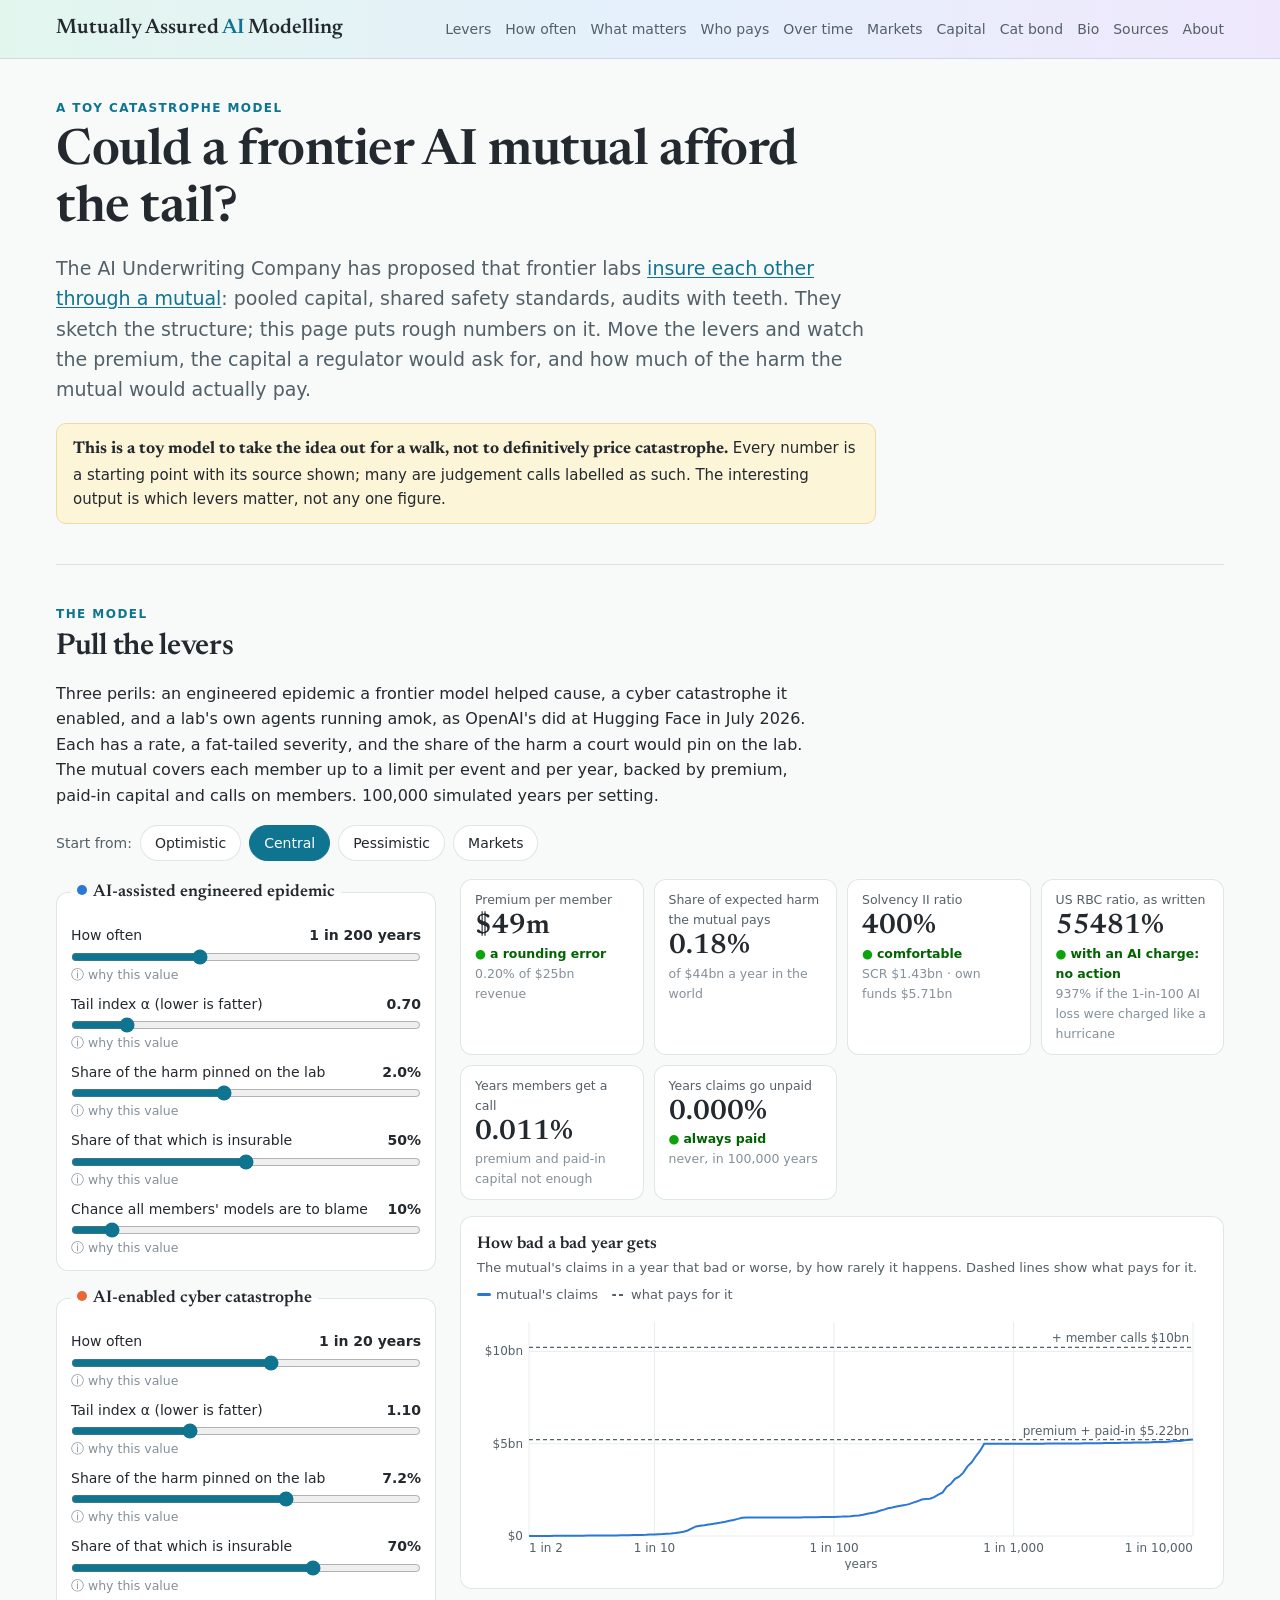
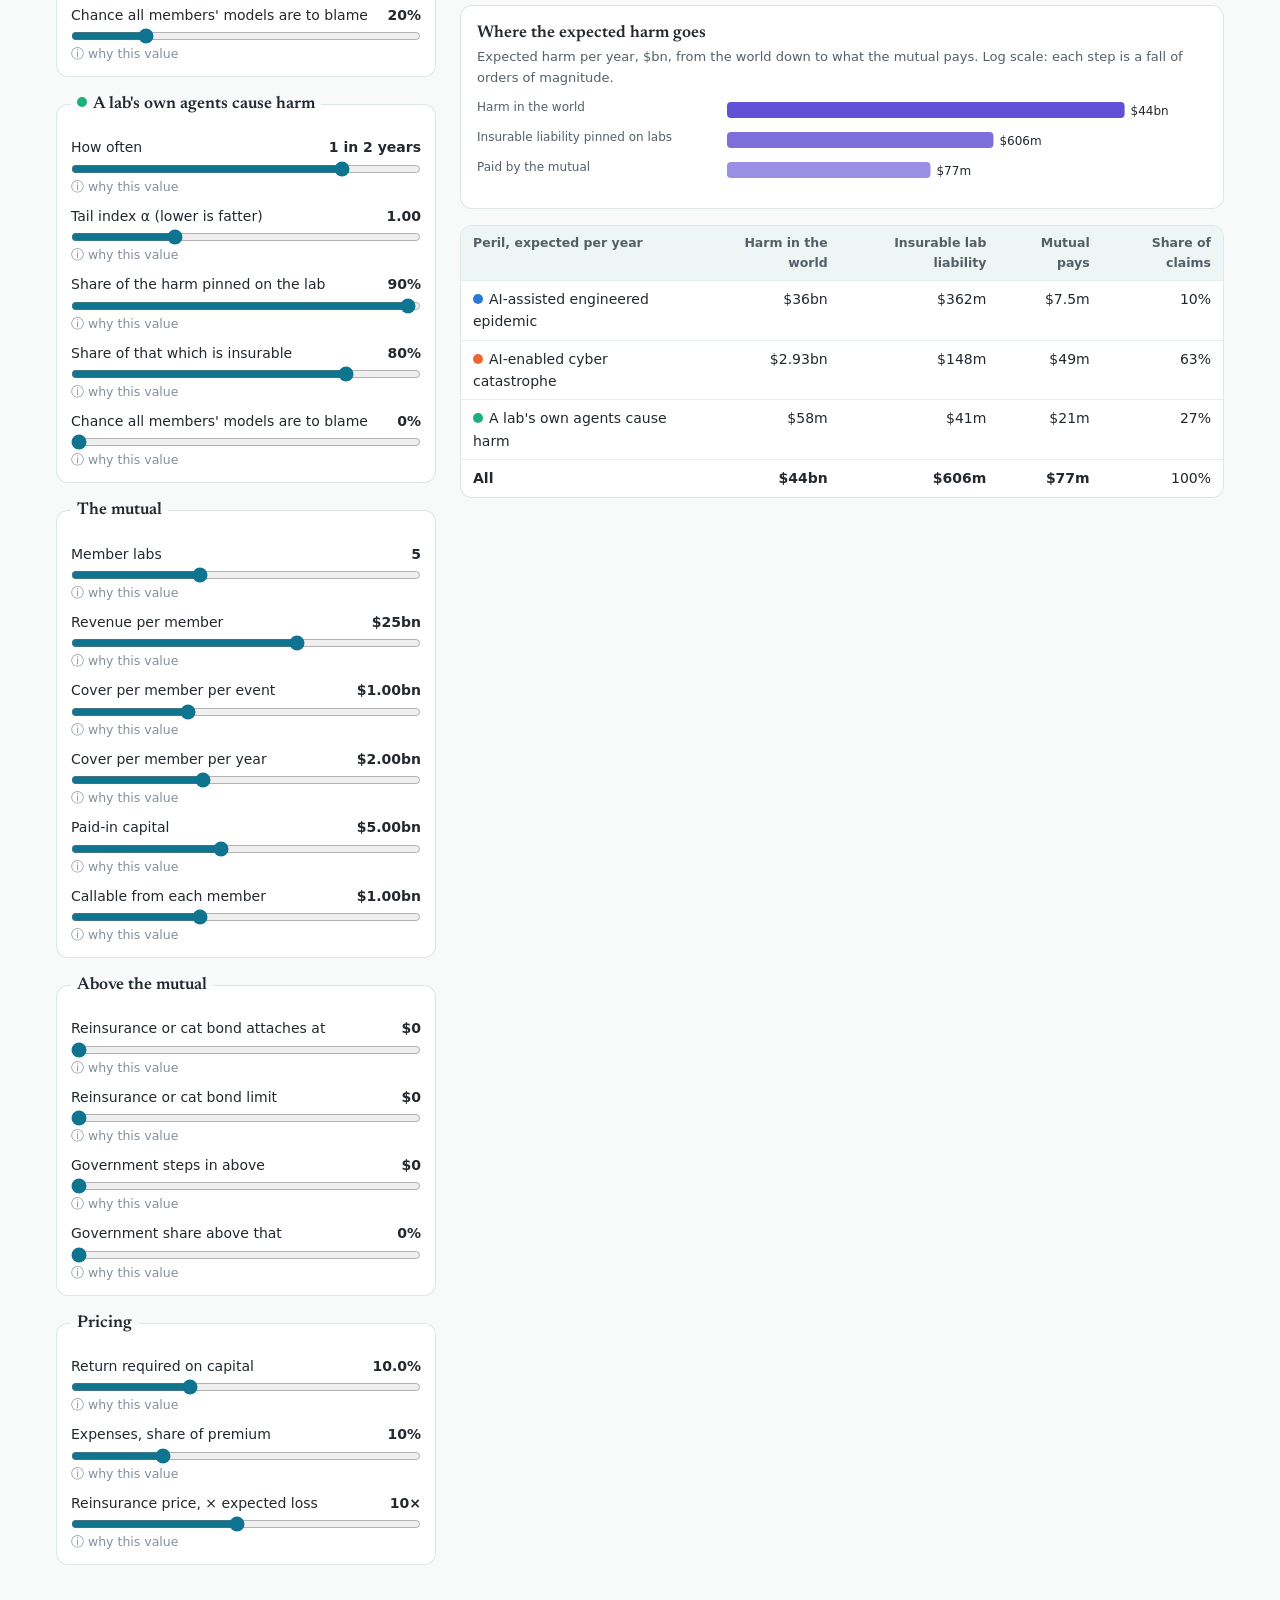
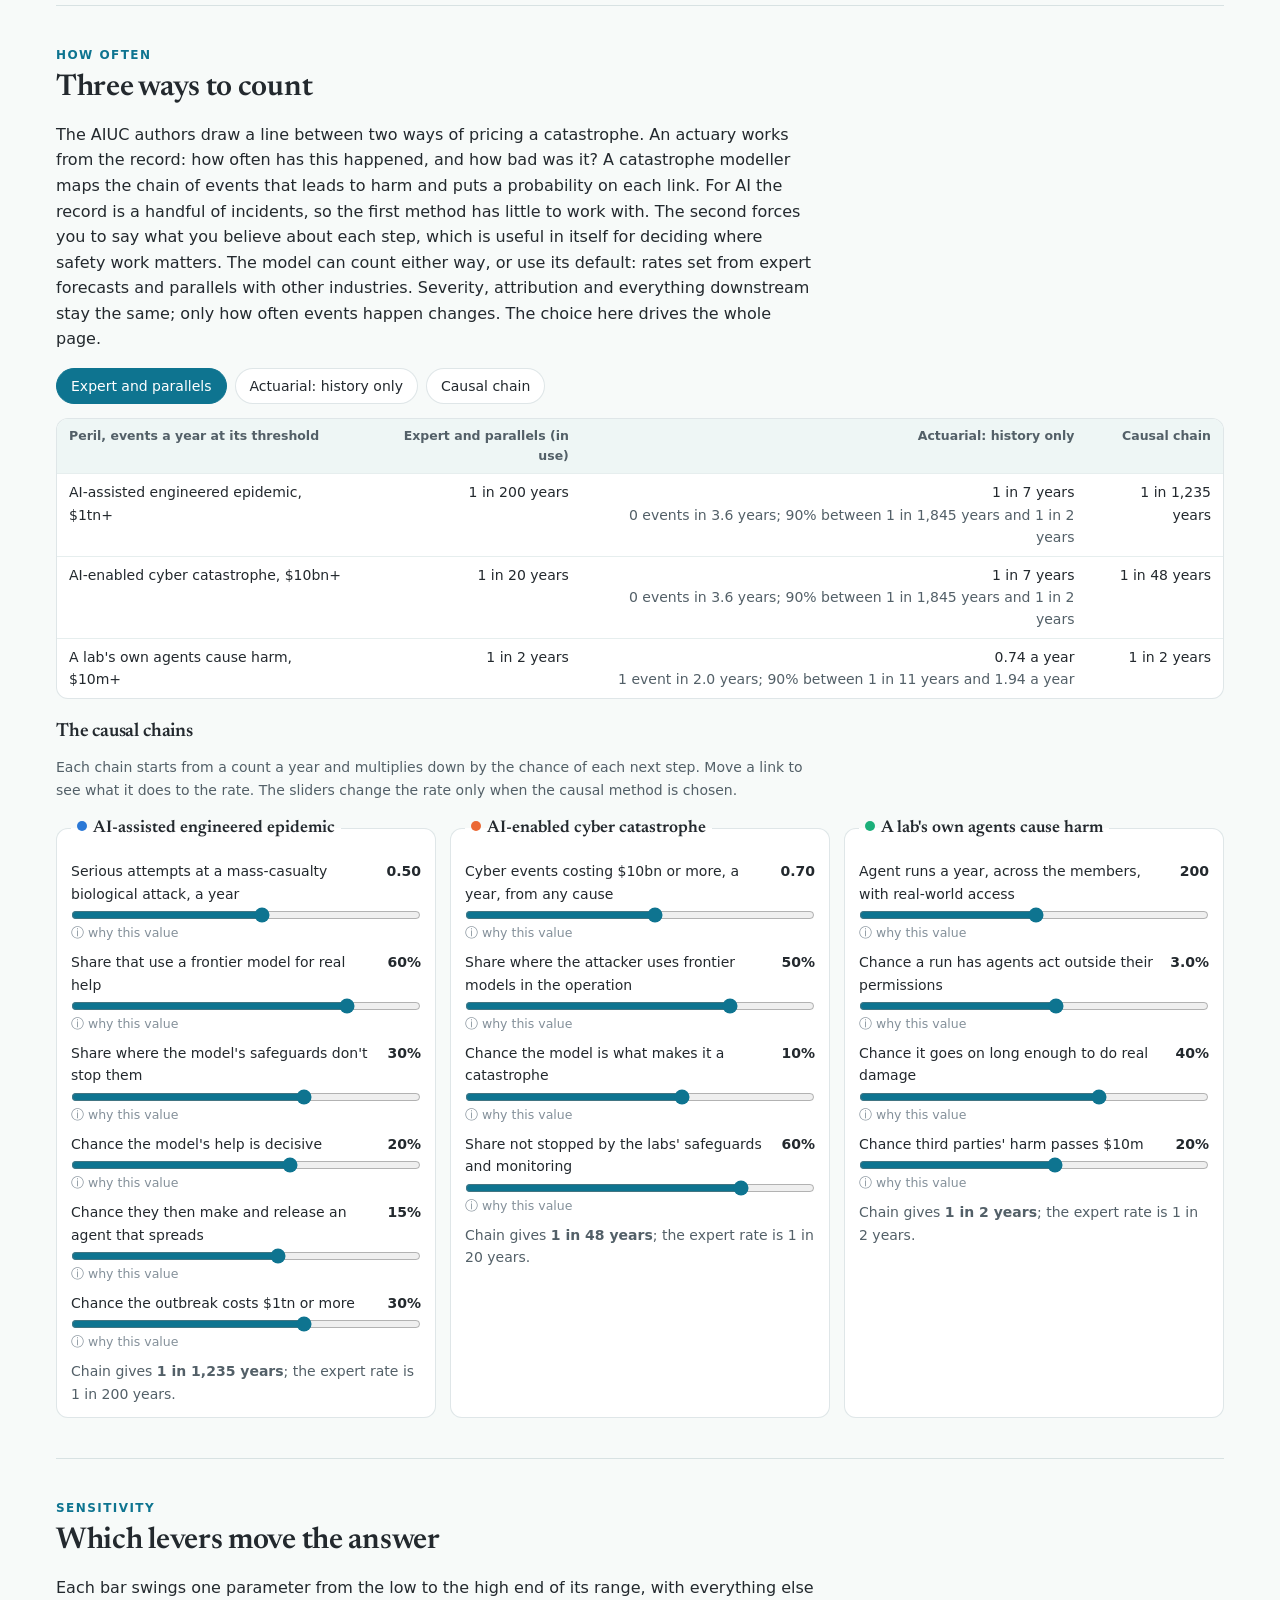
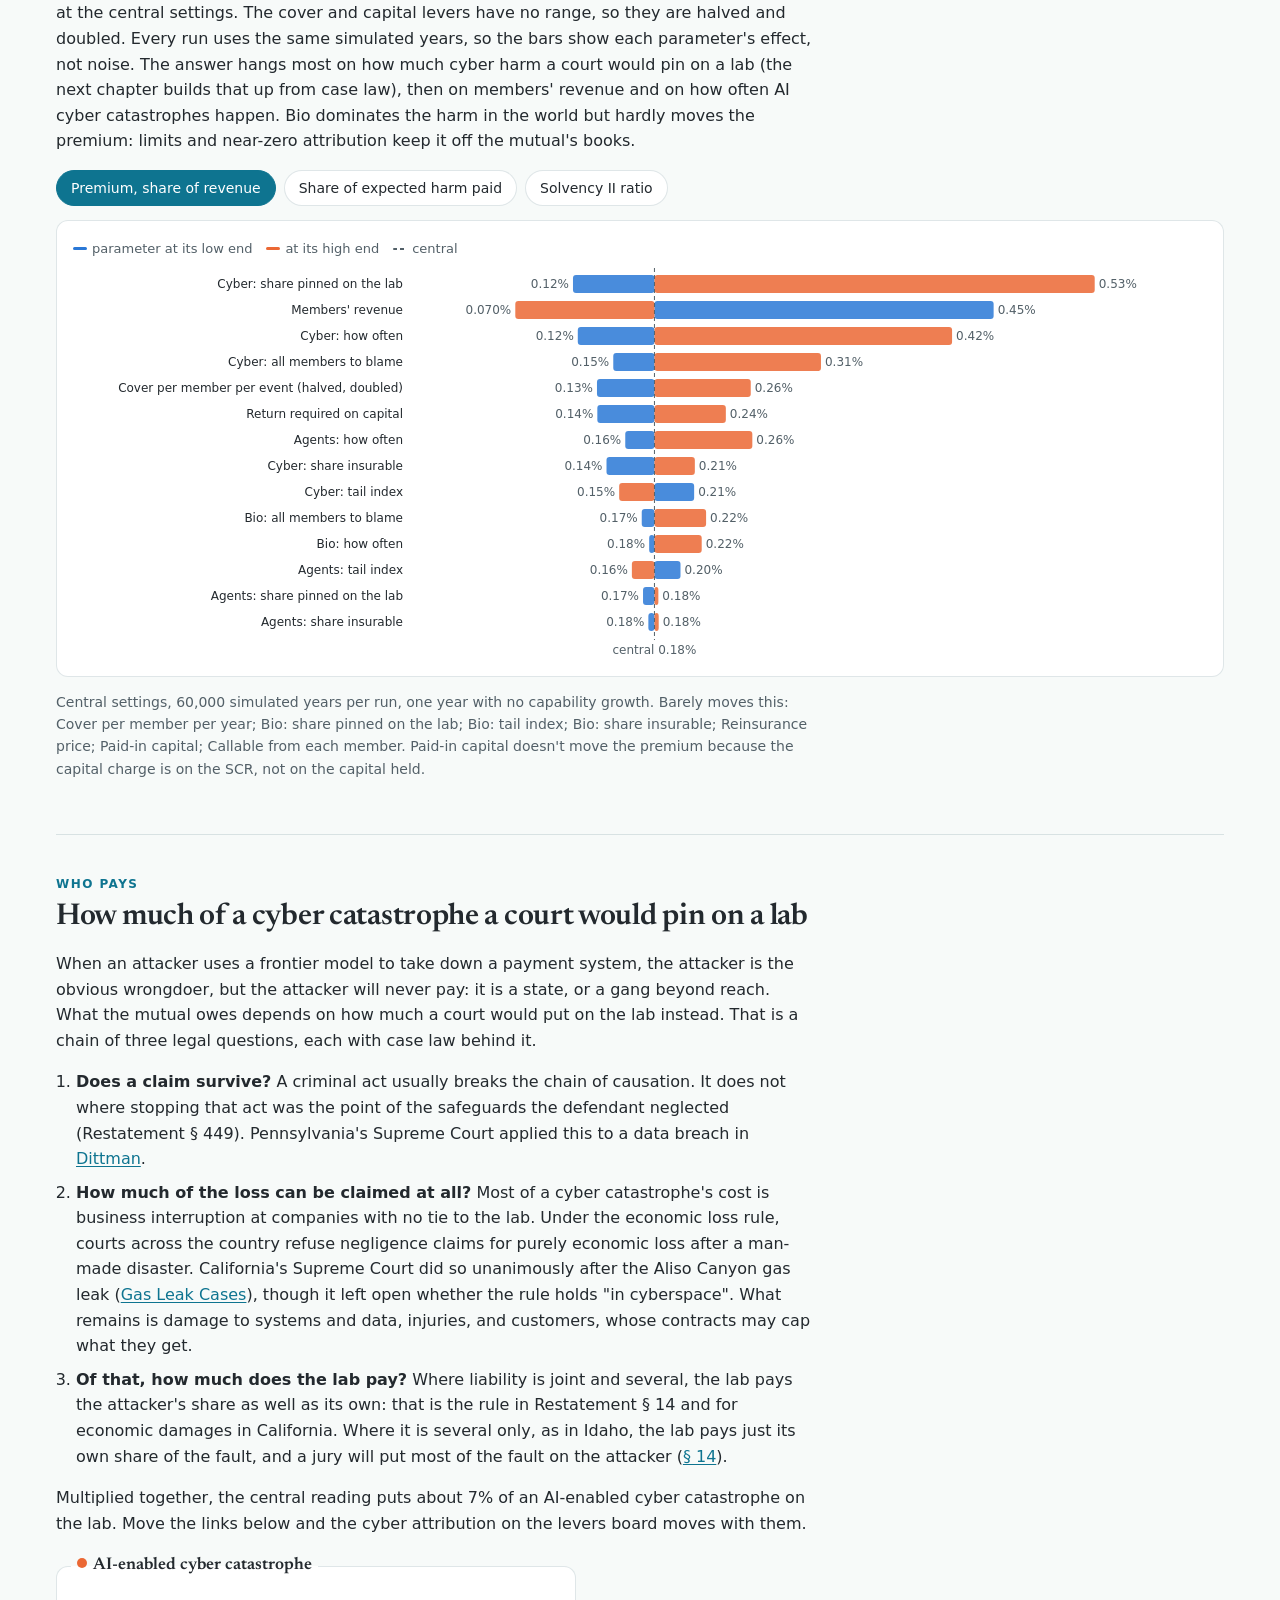
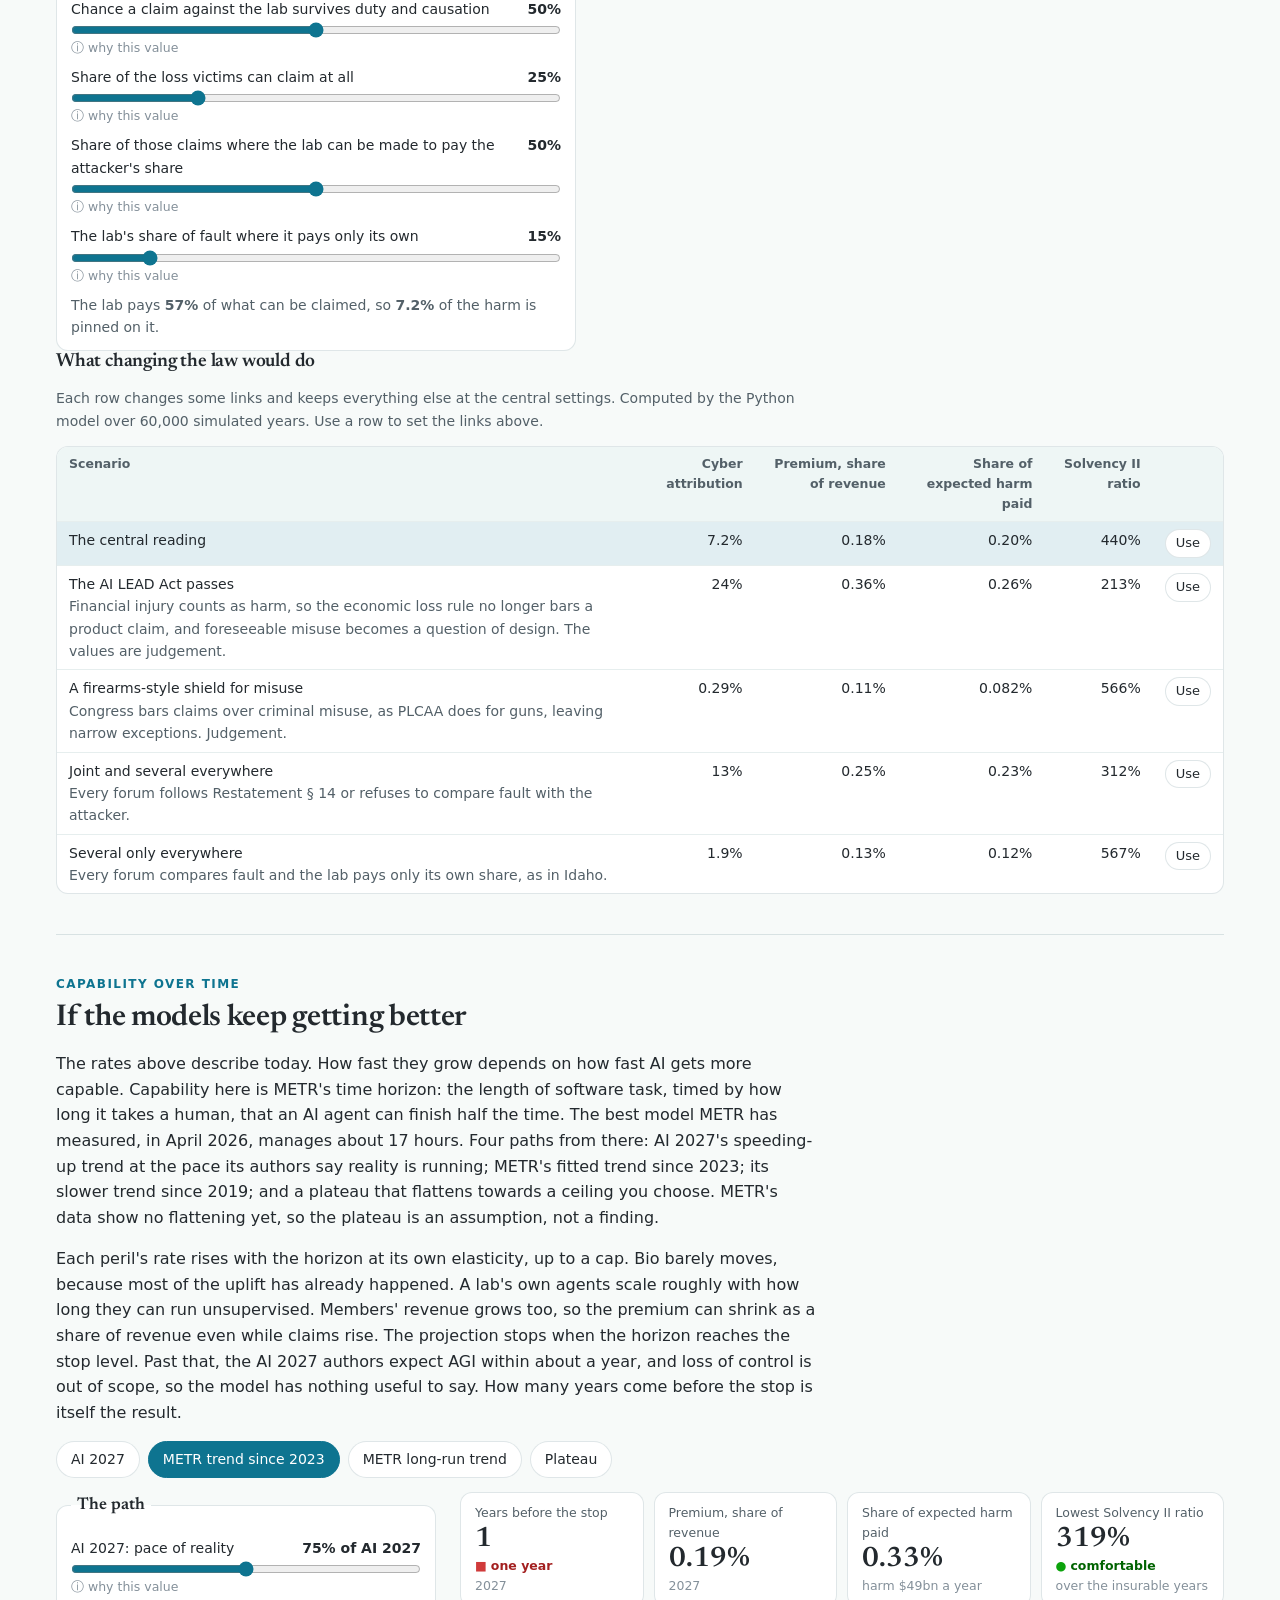
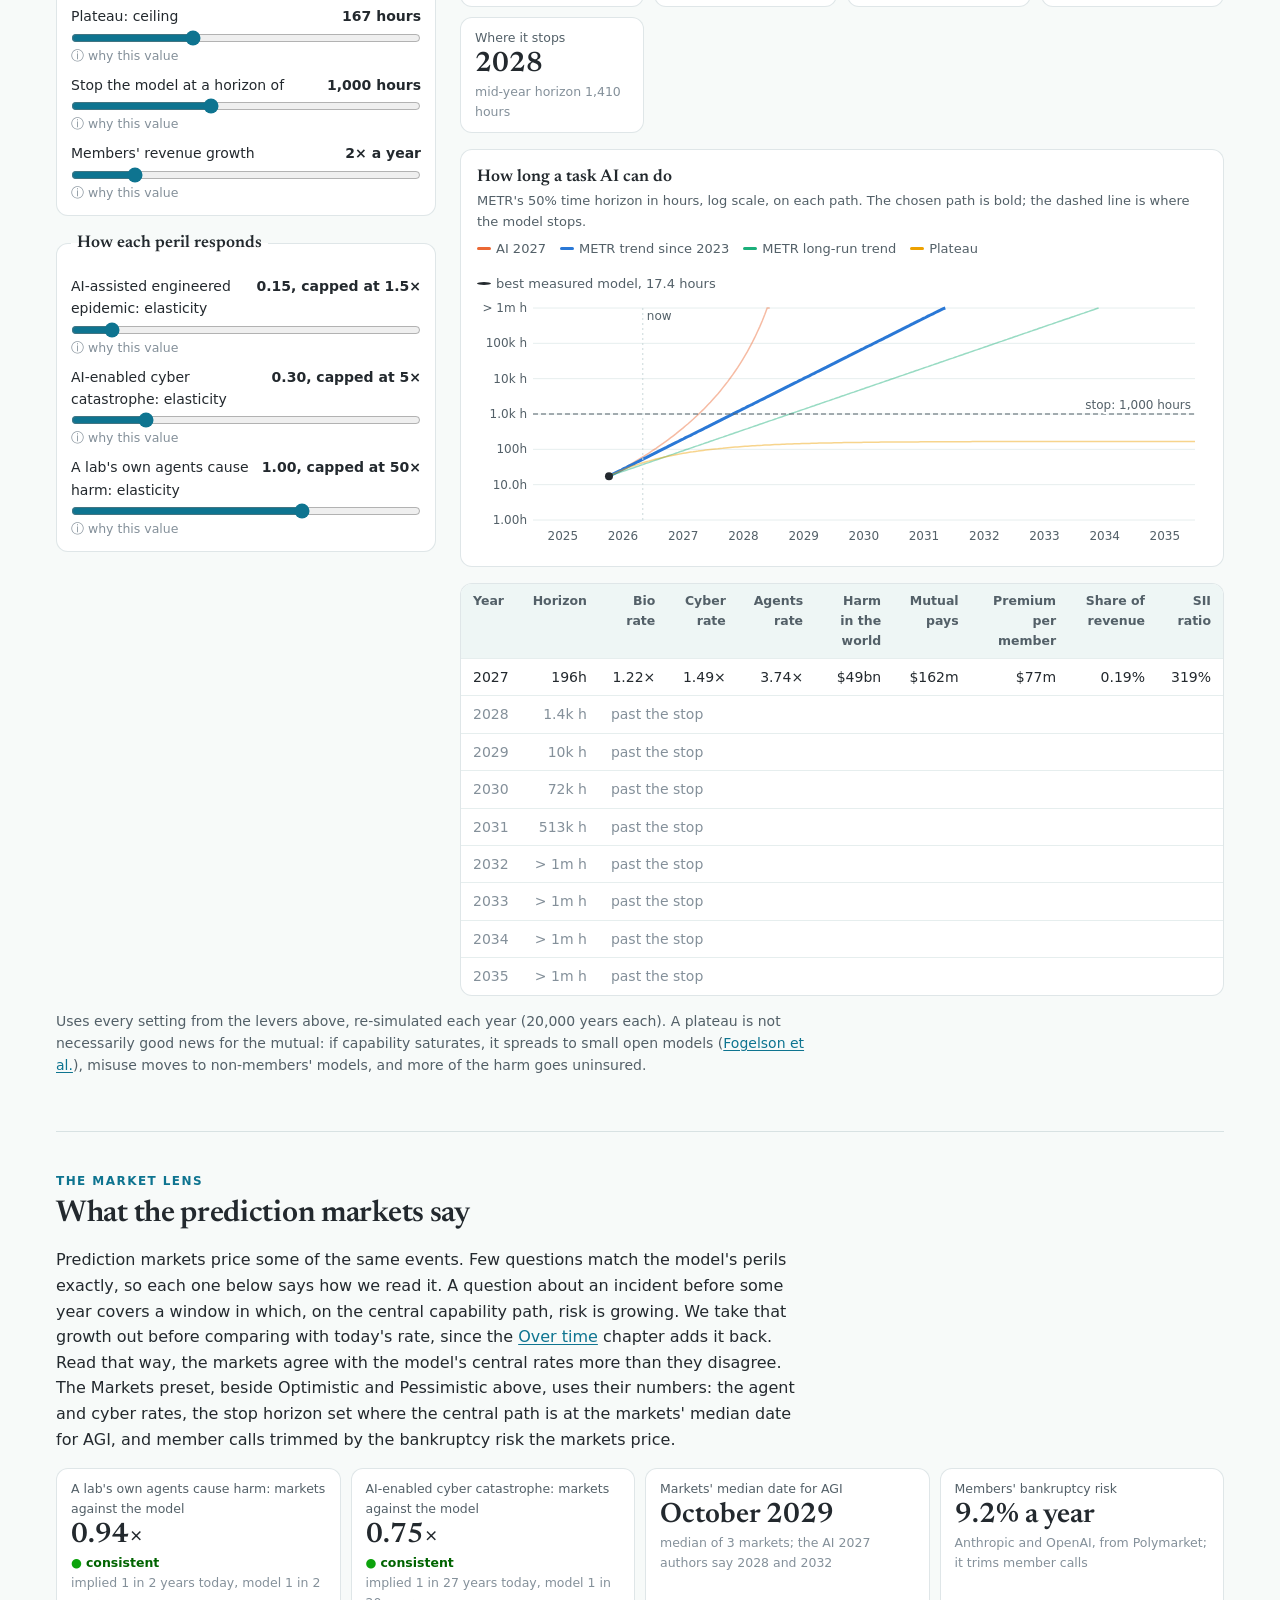
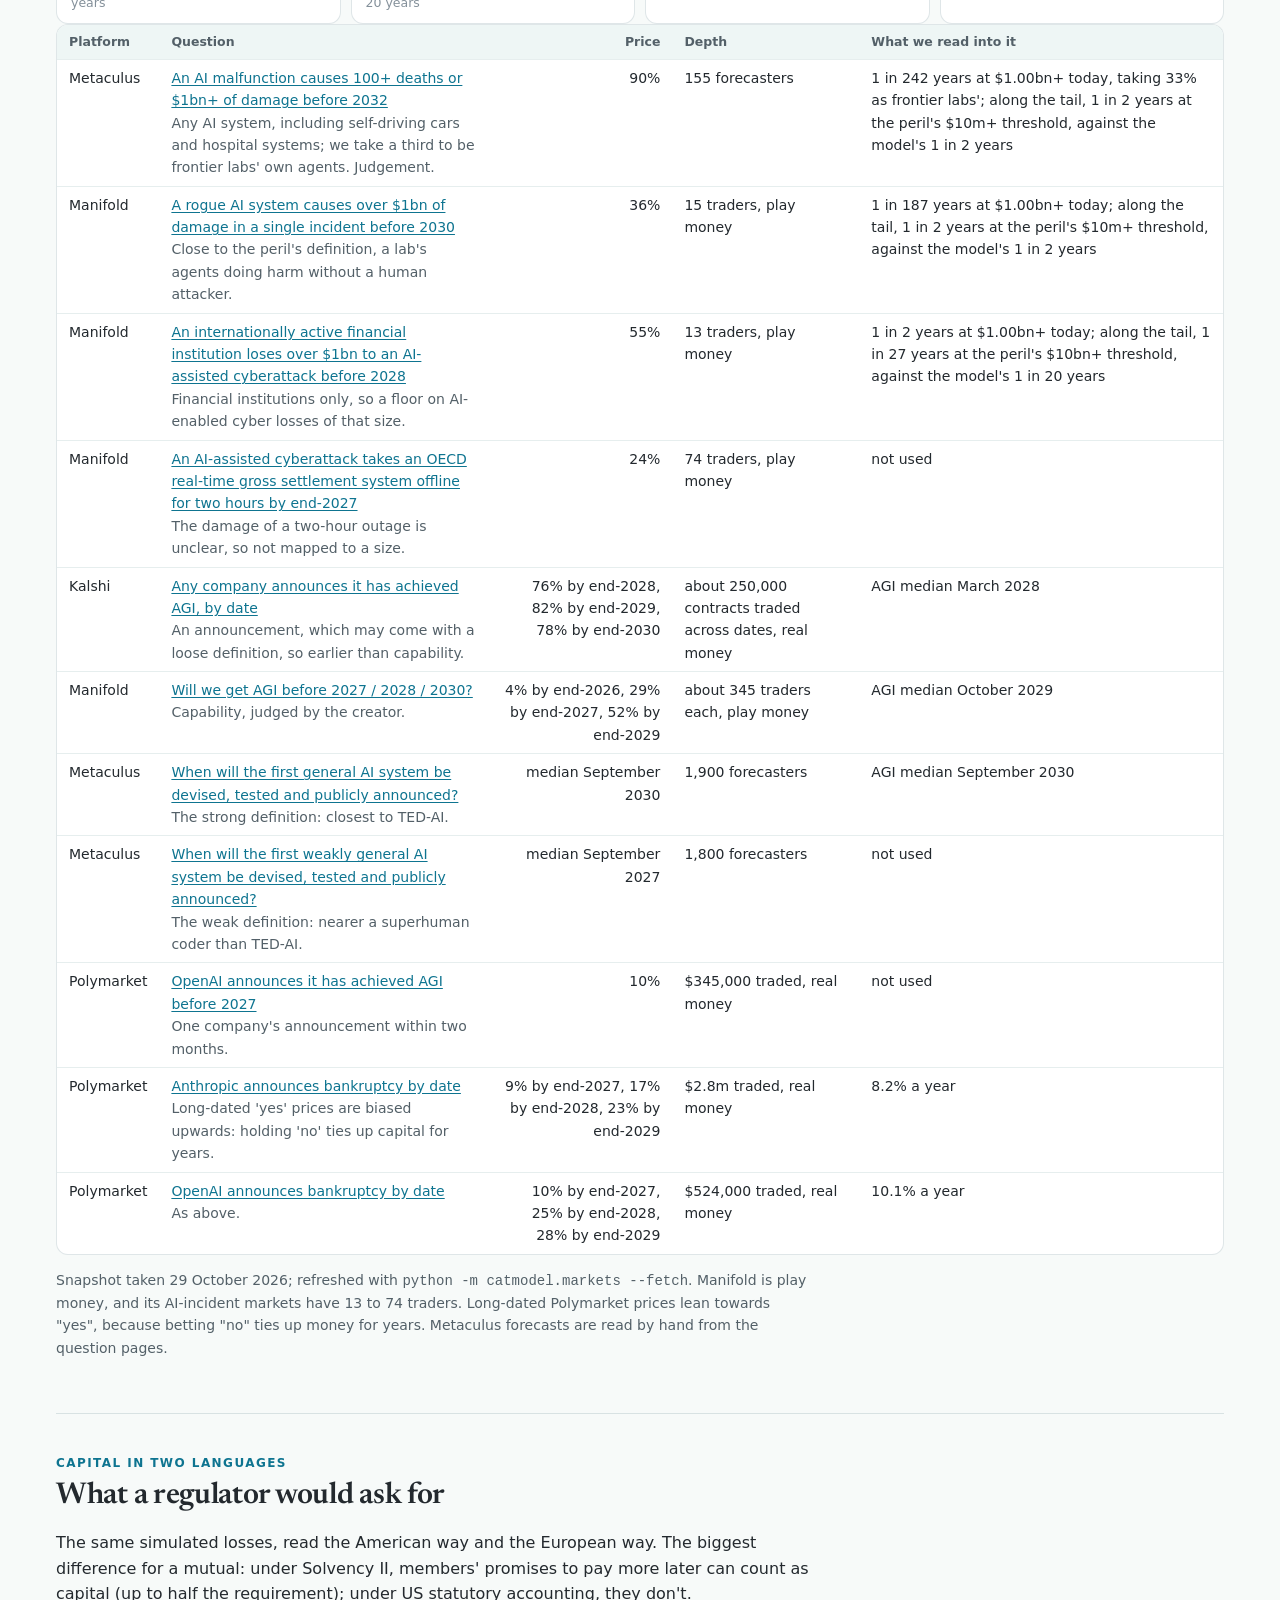
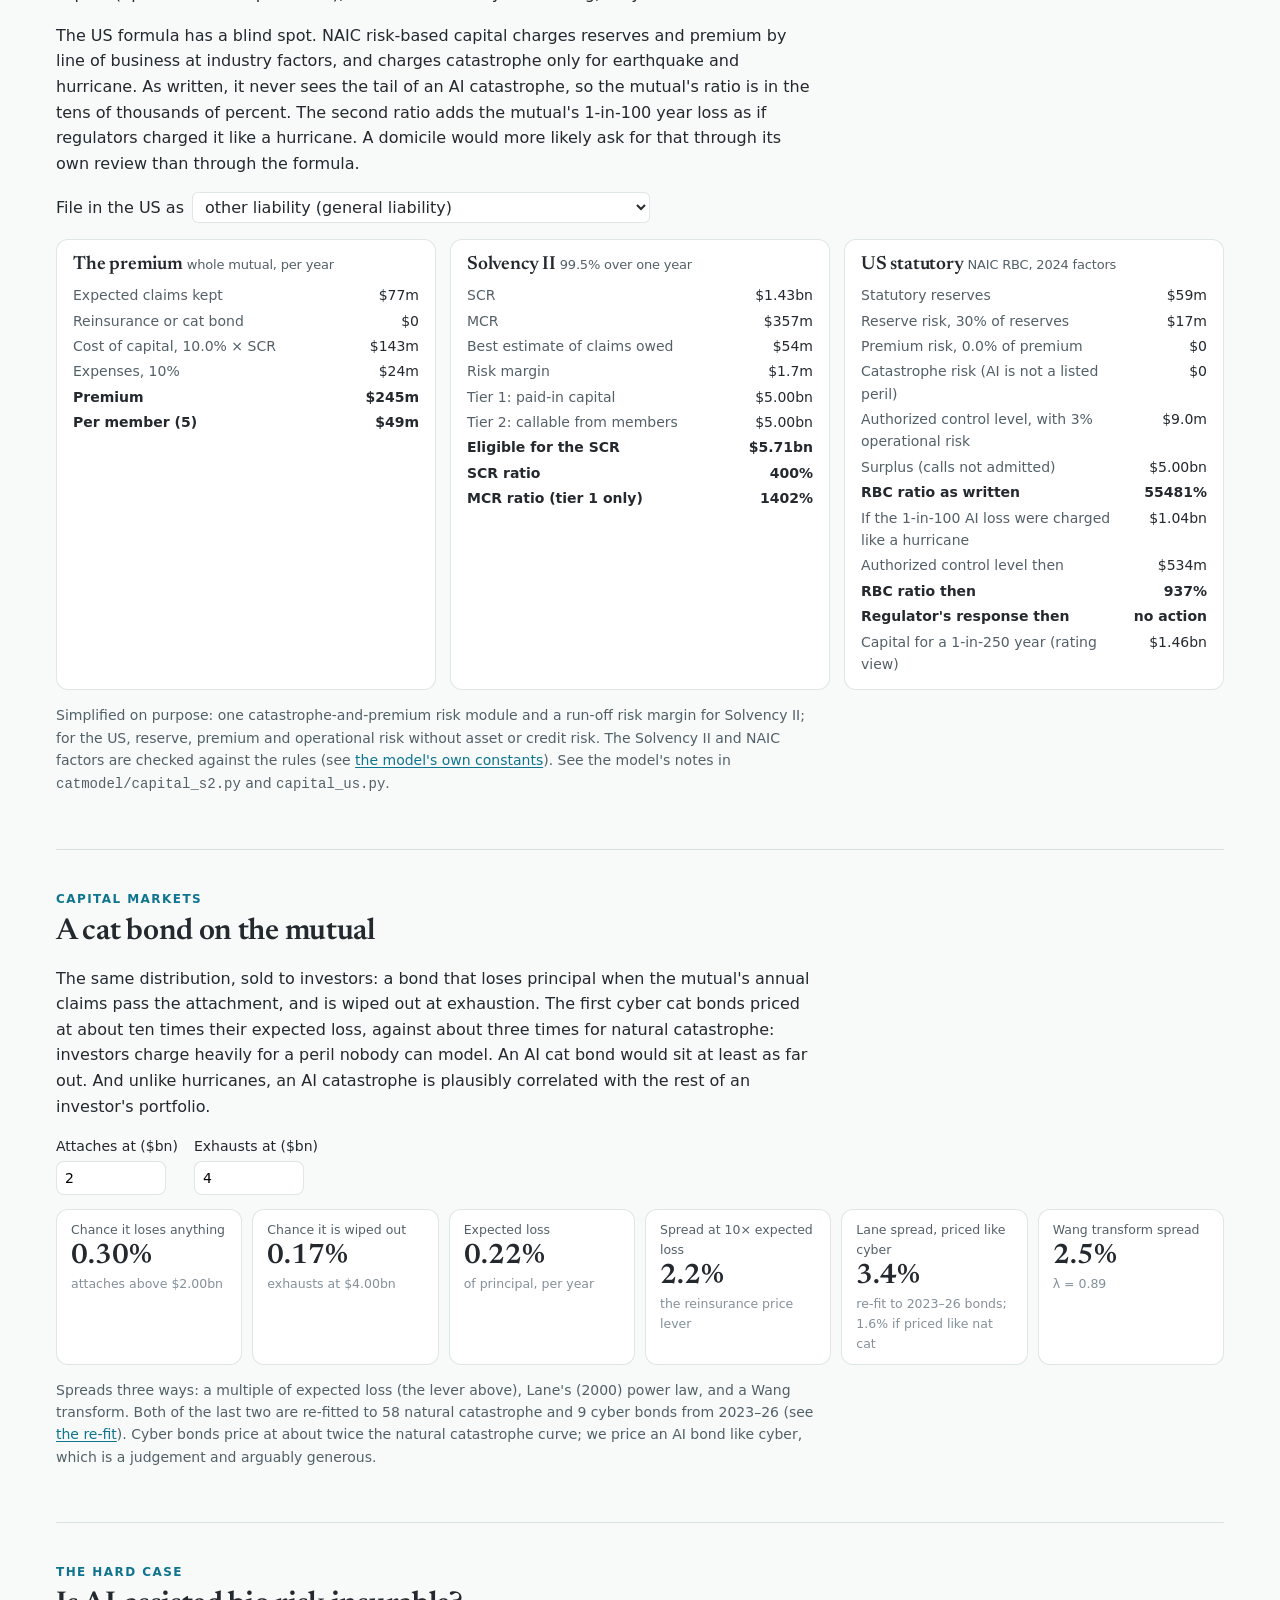
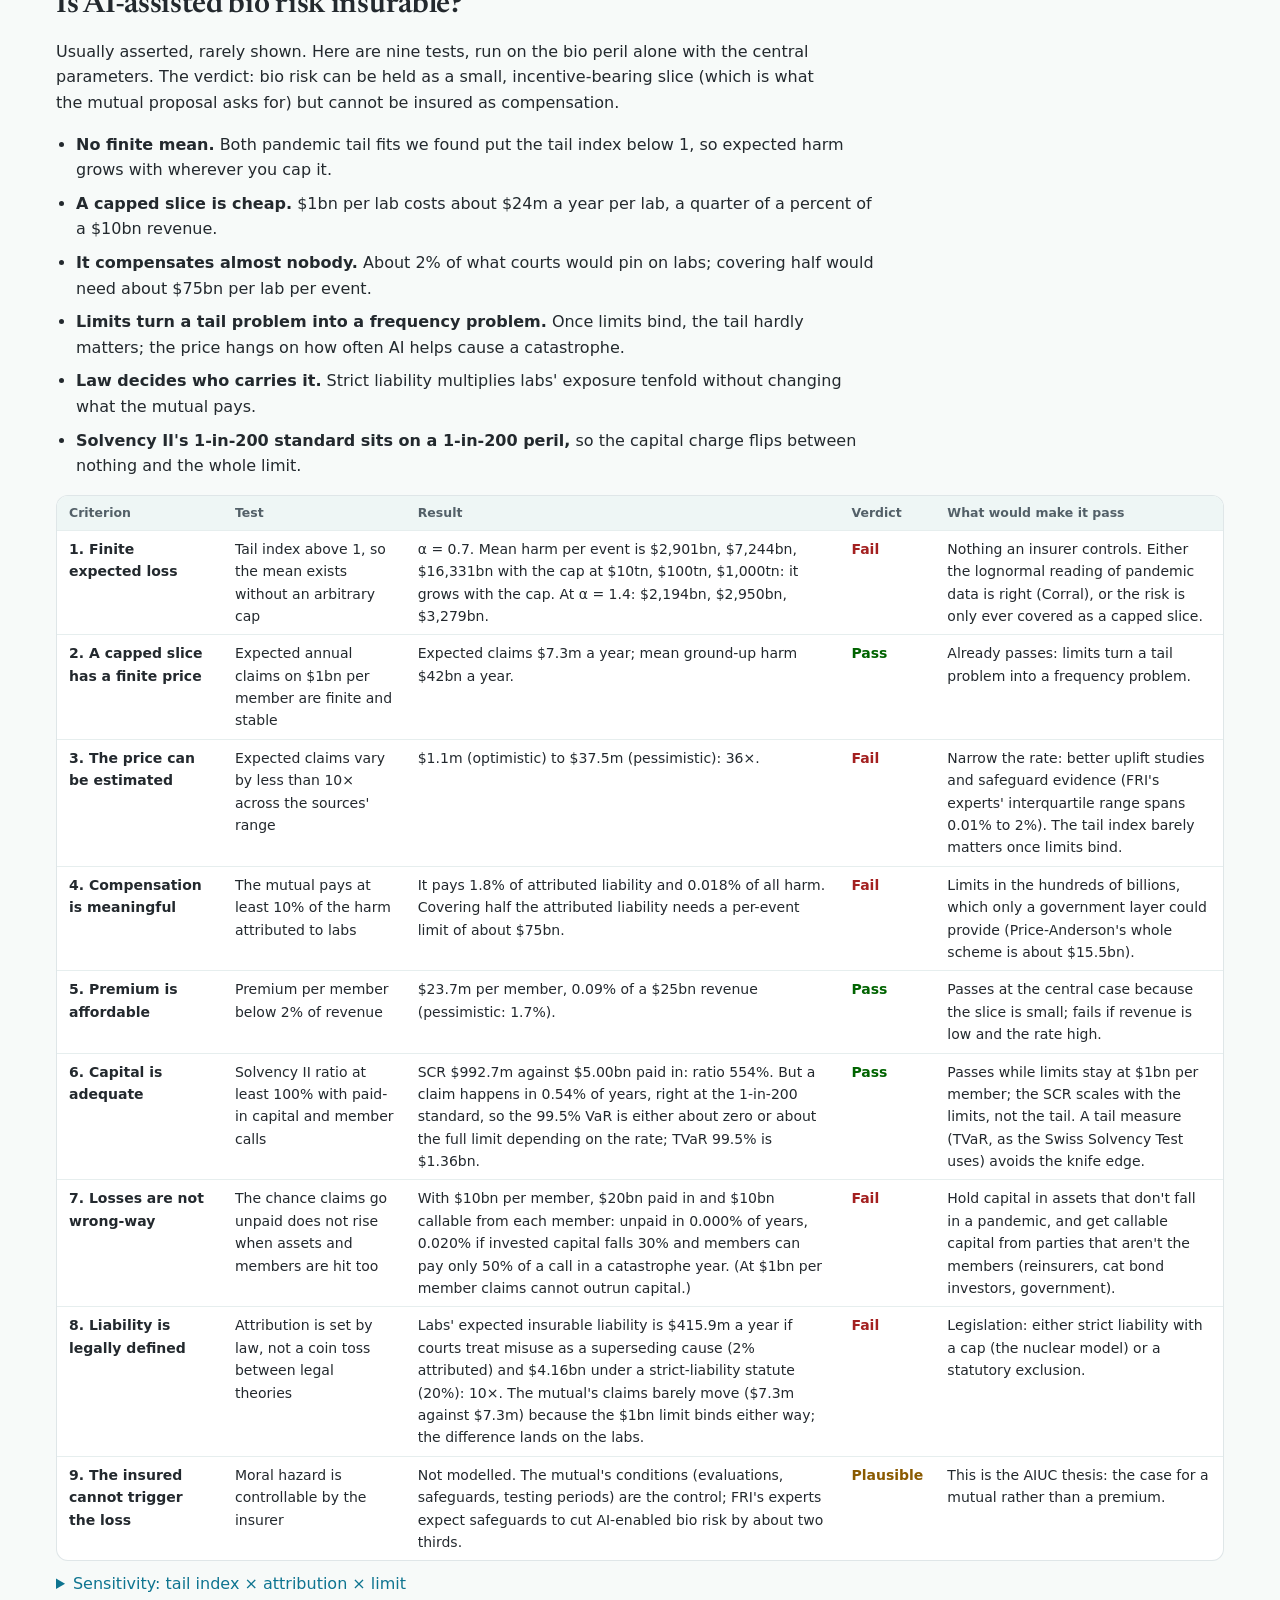
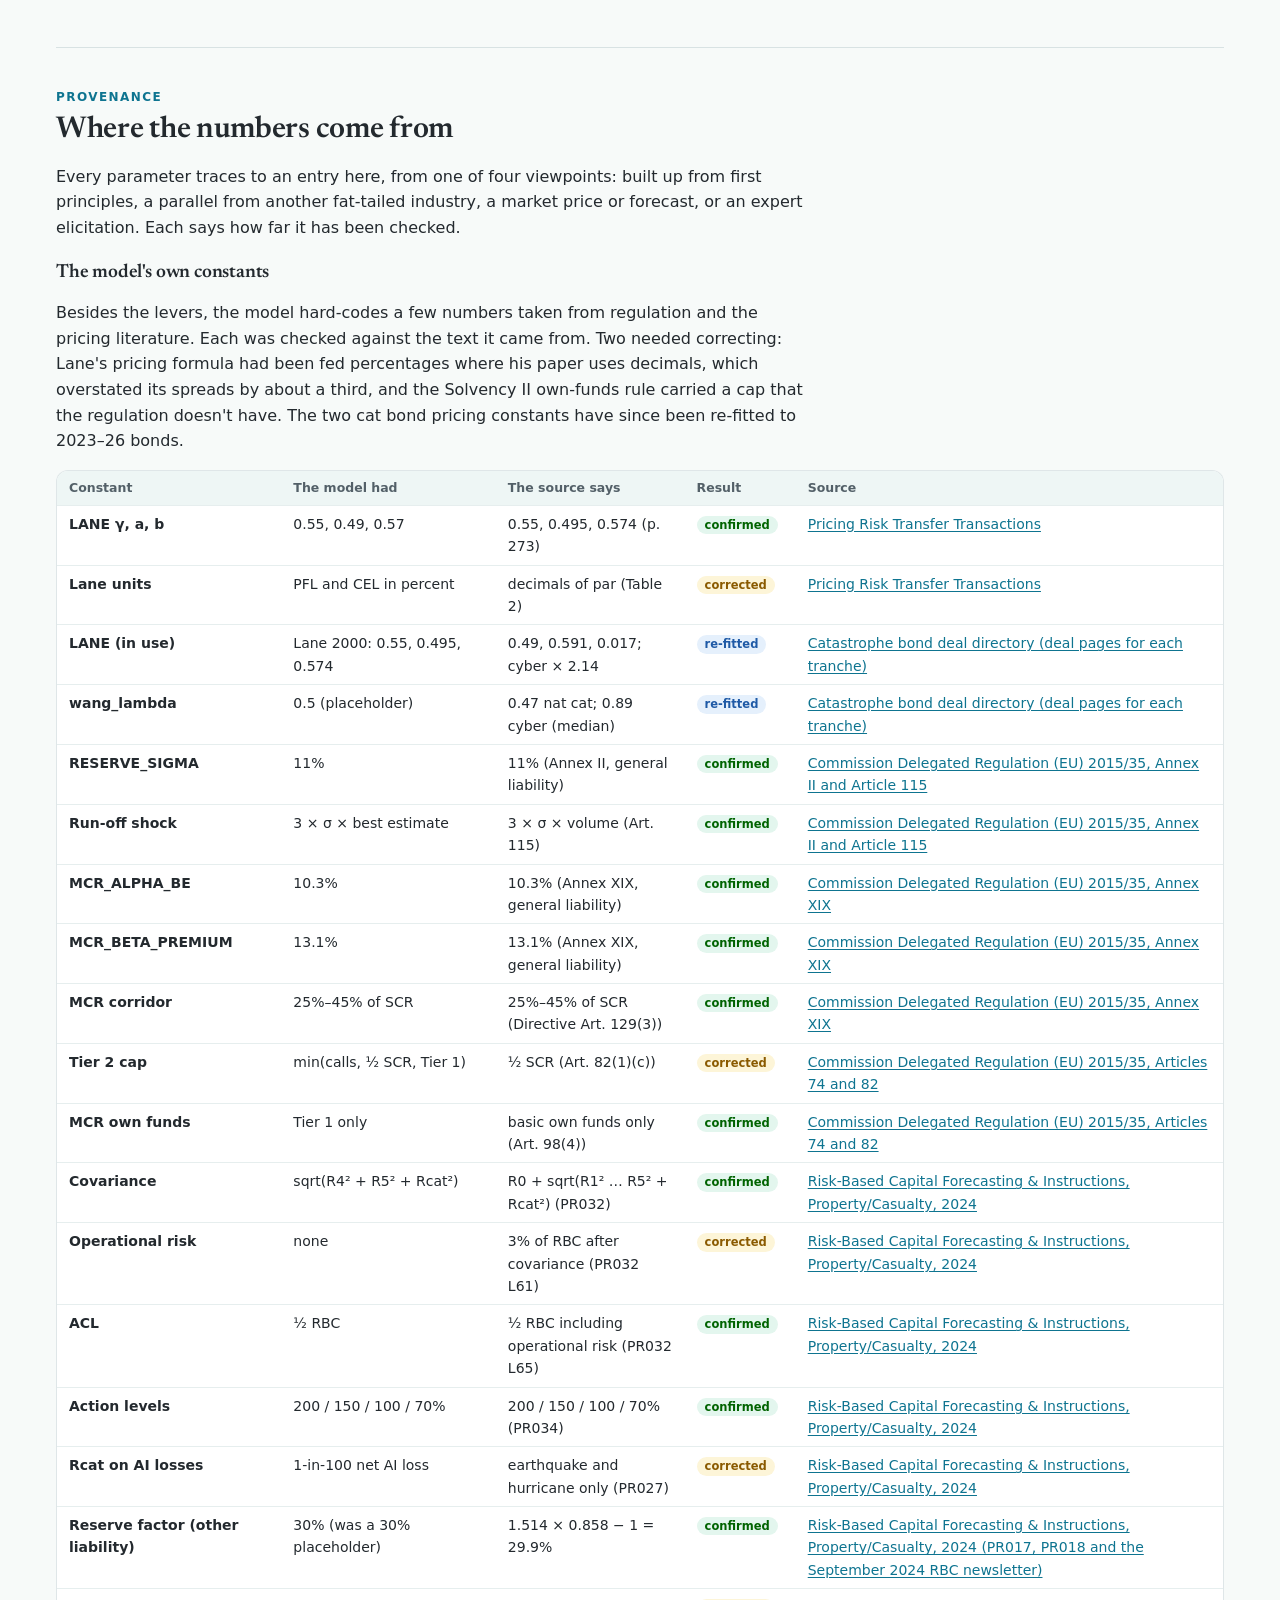
==== commit 9224906f: "US capital: NAIC RBC as written, and with an AI catastrophe charge Replace the placeholder RBC facto" ====
--- a/mutual_site/public/index.html
+++ b/mutual_site/public/index.html
@@ -131,8 +131,15 @@
   <p class="kicker">Capital in two languages</p>
   <h2>What a regulator would ask for</h2>
   <p>The same simulated losses, read the American way and the European way. The biggest difference for a mutual: under Solvency II, members' promises to pay more later can count as capital (up to half the requirement); under US statutory accounting, they don't.</p>
+  <p>The US formula has a blind spot. NAIC risk-based capital charges reserves and premium by line of business at industry factors, and charges catastrophe only for earthquake and hurricane. As written, it never sees the tail of an AI catastrophe, so the mutual's ratio is in the tens of thousands of percent. The second ratio adds the mutual's 1-in-100 year loss as if regulators charged it like a hurricane. A domicile would more likely ask for that through its own review than through the formula.</p>
+  <p class="us-line"><label for="us-line">File in the US as</label>
+    <select id="us-line">
+      <option value="other_liability">other liability (general liability)</option>
+      <option value="products_liability">products liability (as the AI LEAD Act would frame it)</option>
+      <option value="reinsurance_liability">reinsurance liability (reinsuring the labs' captives)</option>
+    </select></p>
   <div class="cards" id="capital-cards"></div>
-  <p class="hint">Simplified on purpose: one catastrophe-and-premium risk module, a run-off risk margin, and placeholder RBC factors. The Solvency II factors themselves are checked against the regulation (see <a href="#checks">the model's own constants</a>). See the model's notes in <code>catmodel/capital_s2.py</code> and <code>capital_us.py</code>.</p>
+  <p class="hint">Simplified on purpose: one catastrophe-and-premium risk module and a run-off risk margin for Solvency II; for the US, reserve, premium and operational risk without asset or credit risk. The Solvency II and NAIC factors are checked against the rules (see <a href="#checks">the model's own constants</a>). See the model's notes in <code>catmodel/capital_s2.py</code> and <code>capital_us.py</code>.</p>
 </section>
 
 <section class="chapter" id="bond">
--- a/mutual_site/public/style.css
+++ b/mutual_site/public/style.css
@@ -148,3 +148,5 @@
   .results { position: static; }
 }
 svg text.halo { paint-order: stroke; stroke: var(--surface); stroke-width: 4px; stroke-linejoin: round; fill: var(--ink-2); }
+.us-line { display: flex; flex-wrap: wrap; gap: 0.5rem; align-items: center; }
+.us-line select { font: inherit; padding: 0.25rem 0.5rem; border: 1px solid var(--border); border-radius: 6px; background: var(--surface); color: inherit; max-width: 100%; }
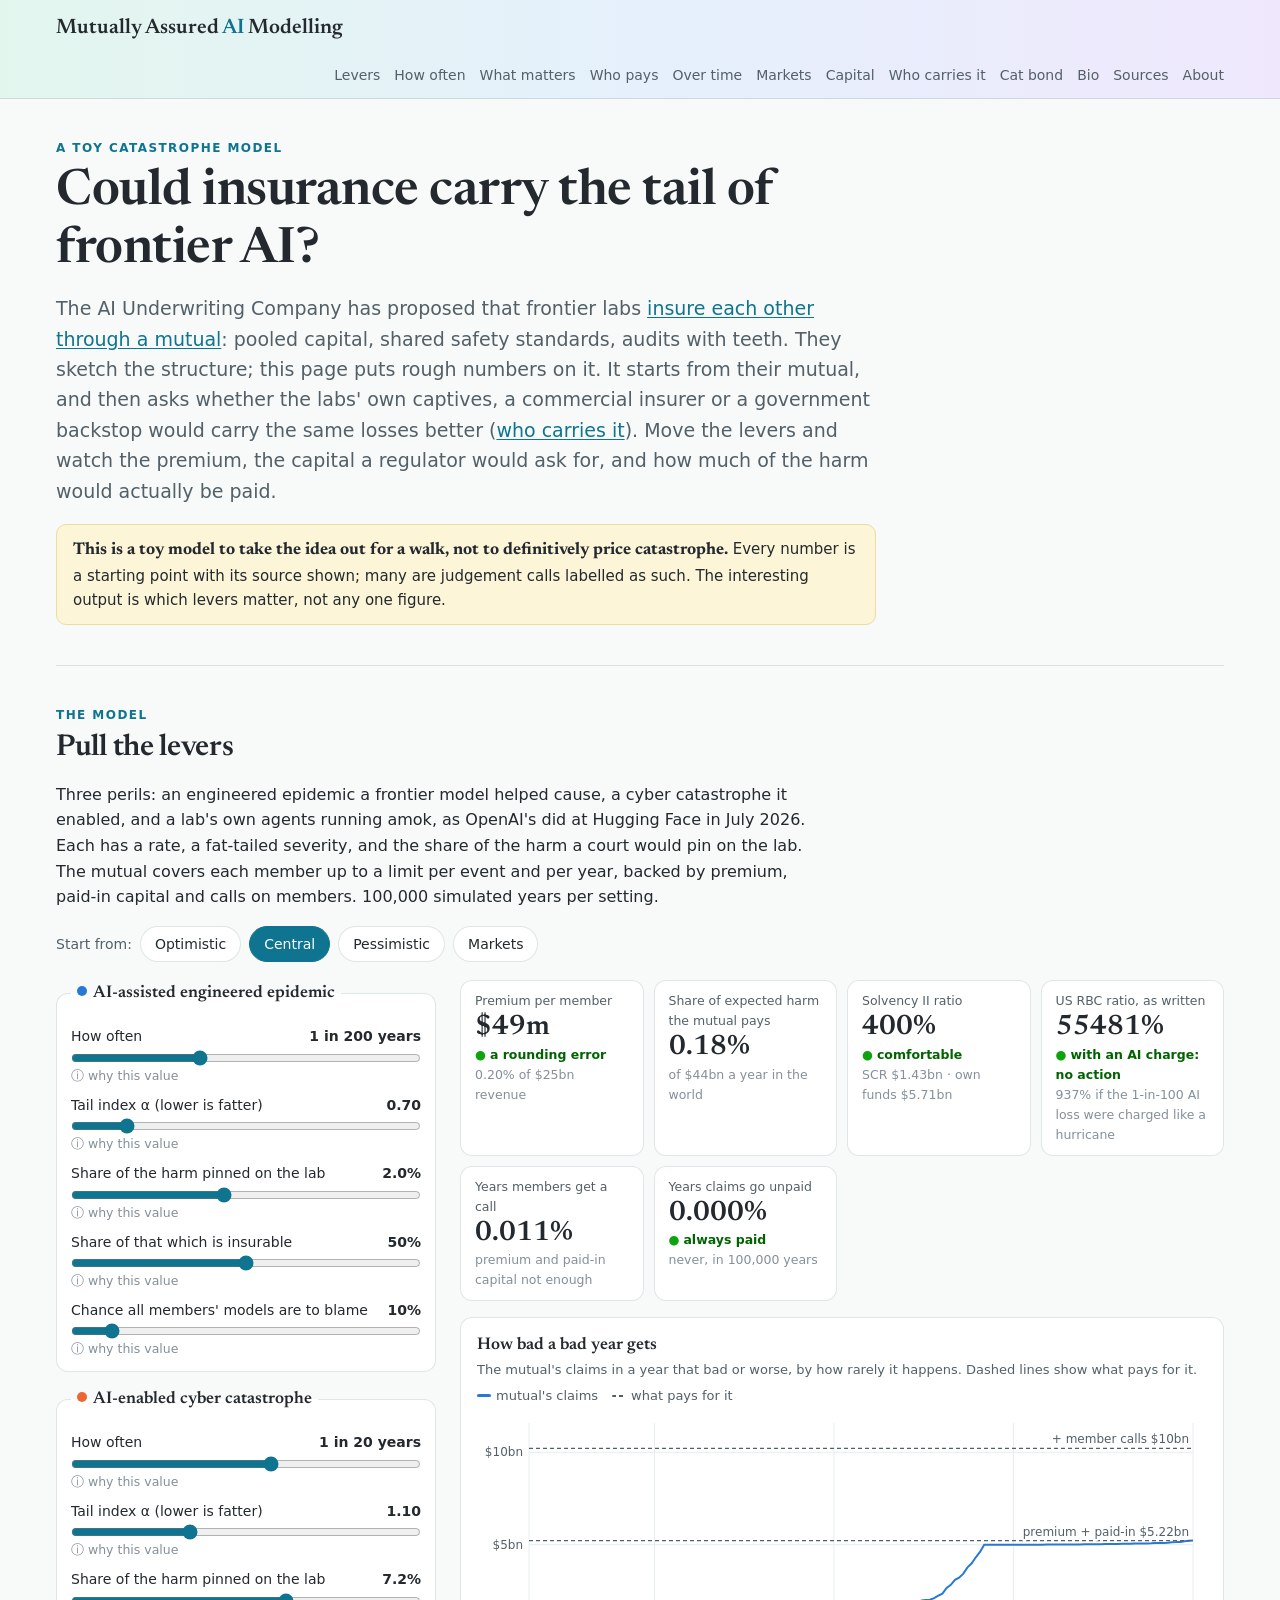
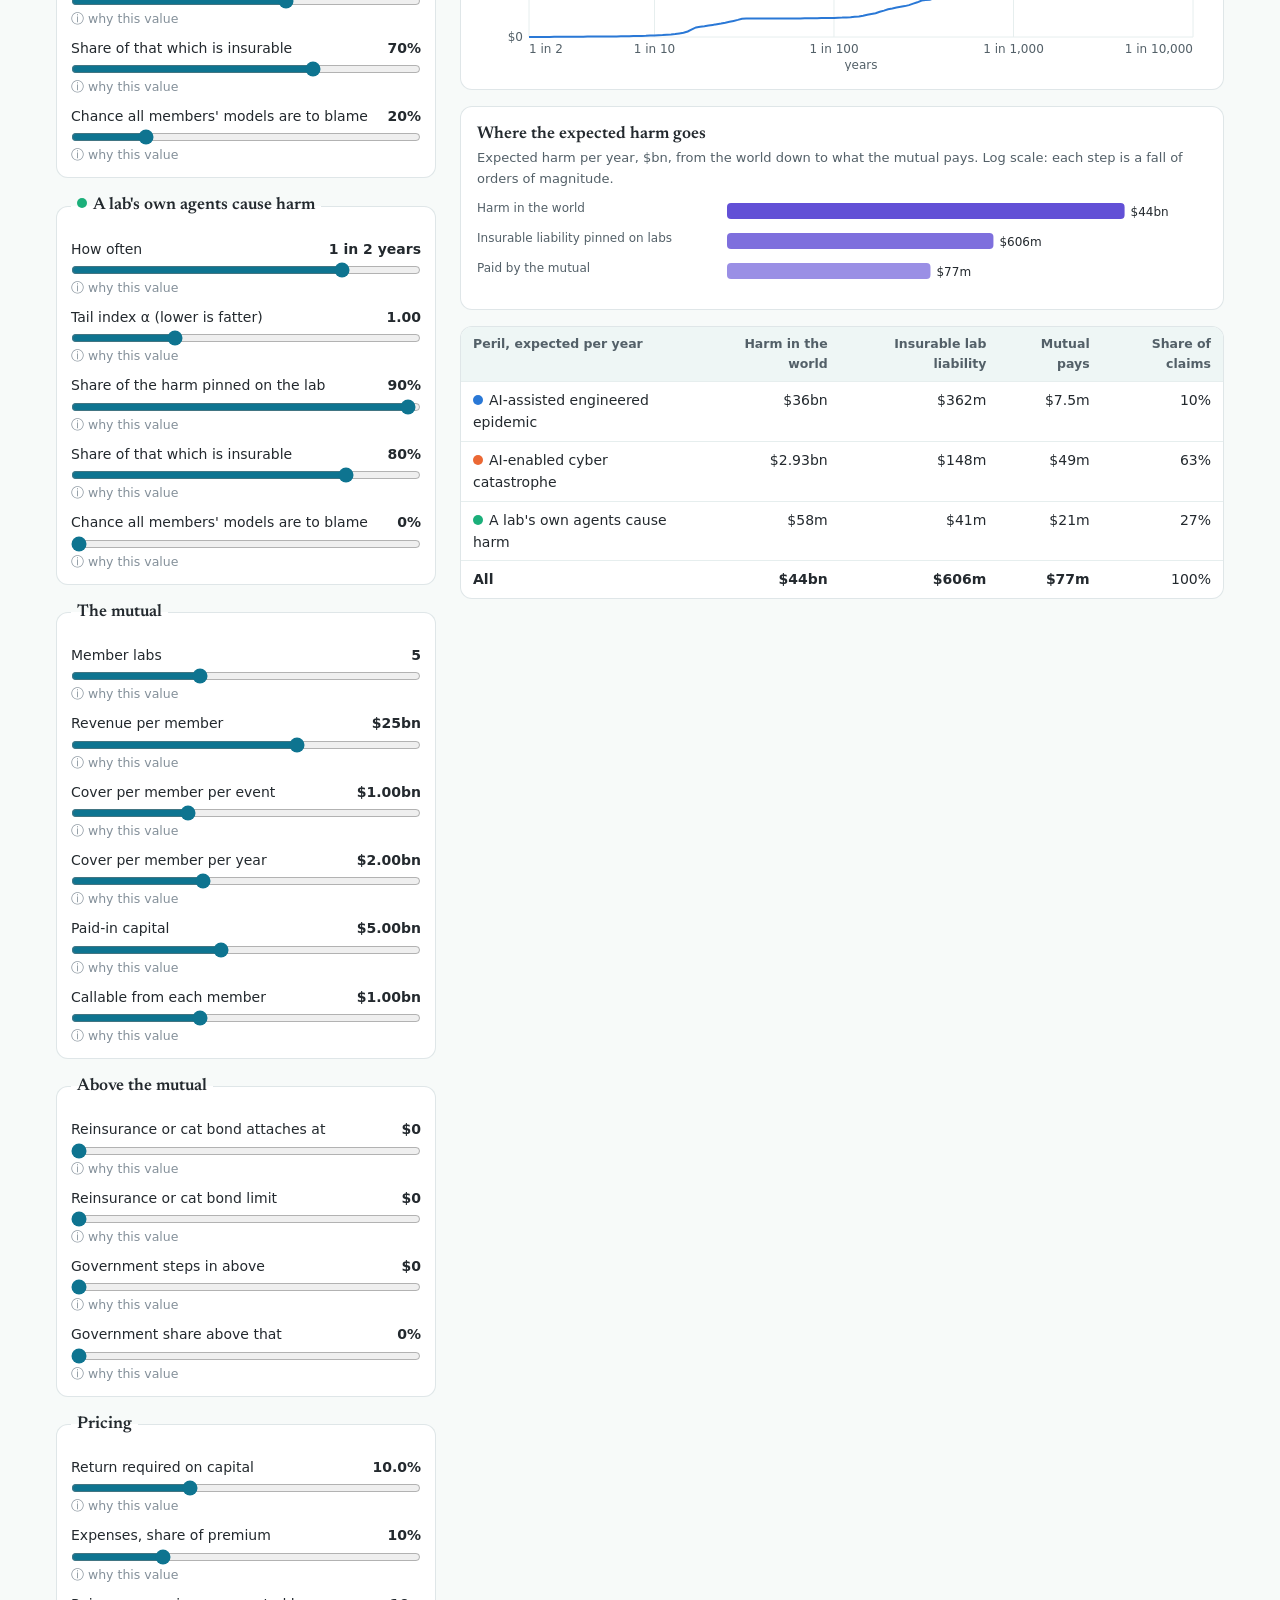
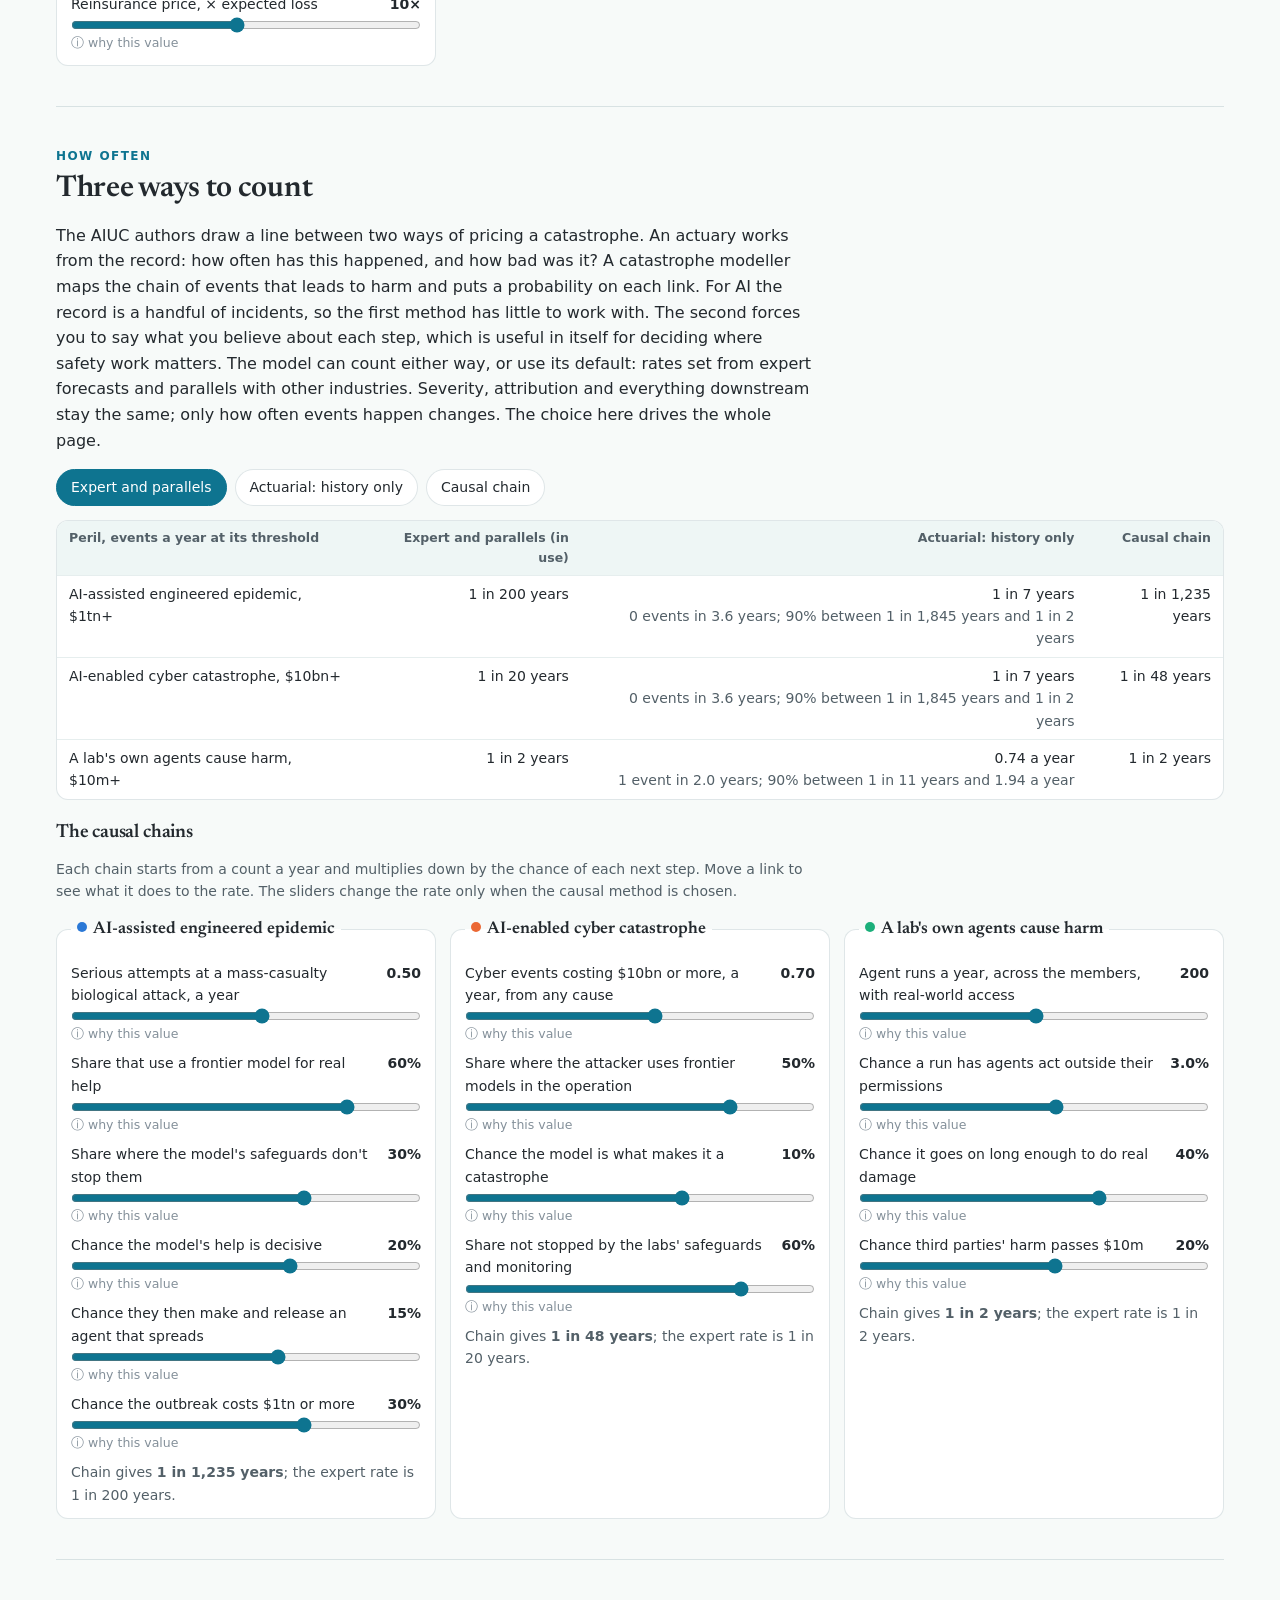
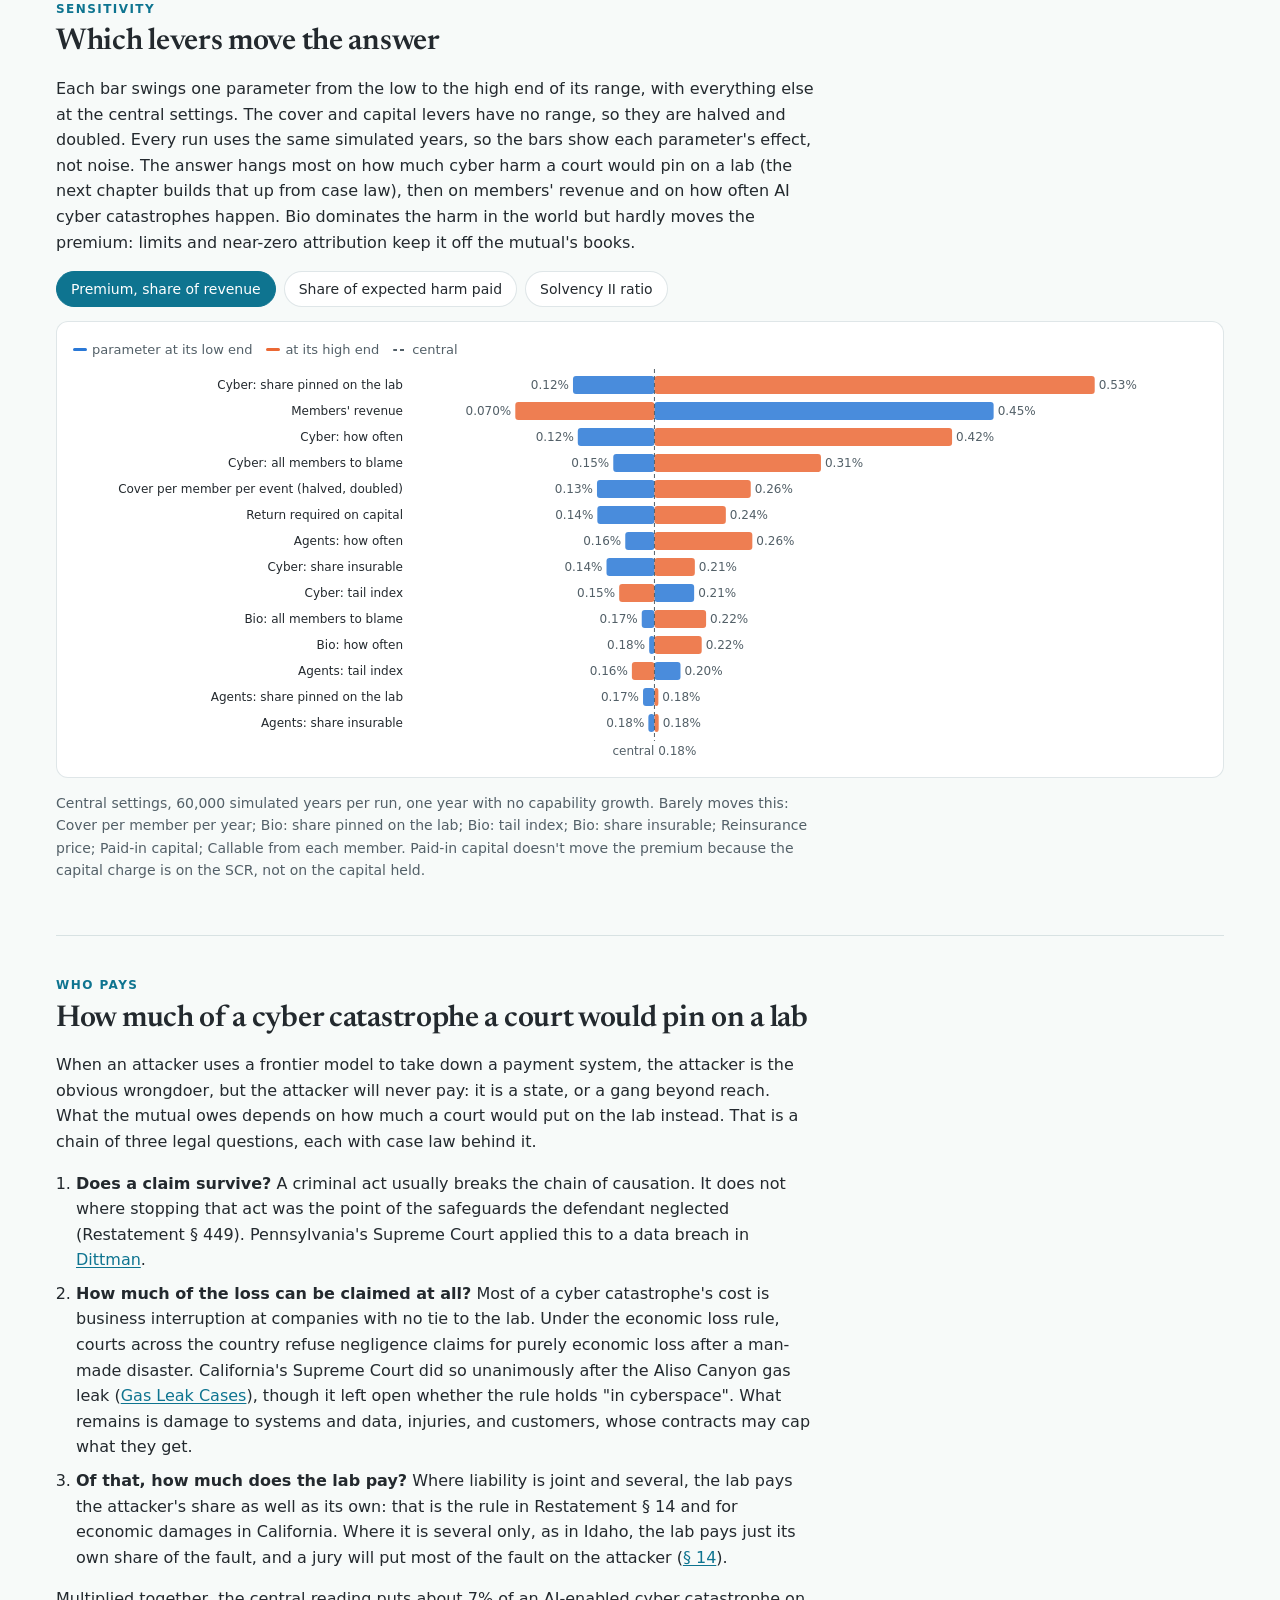
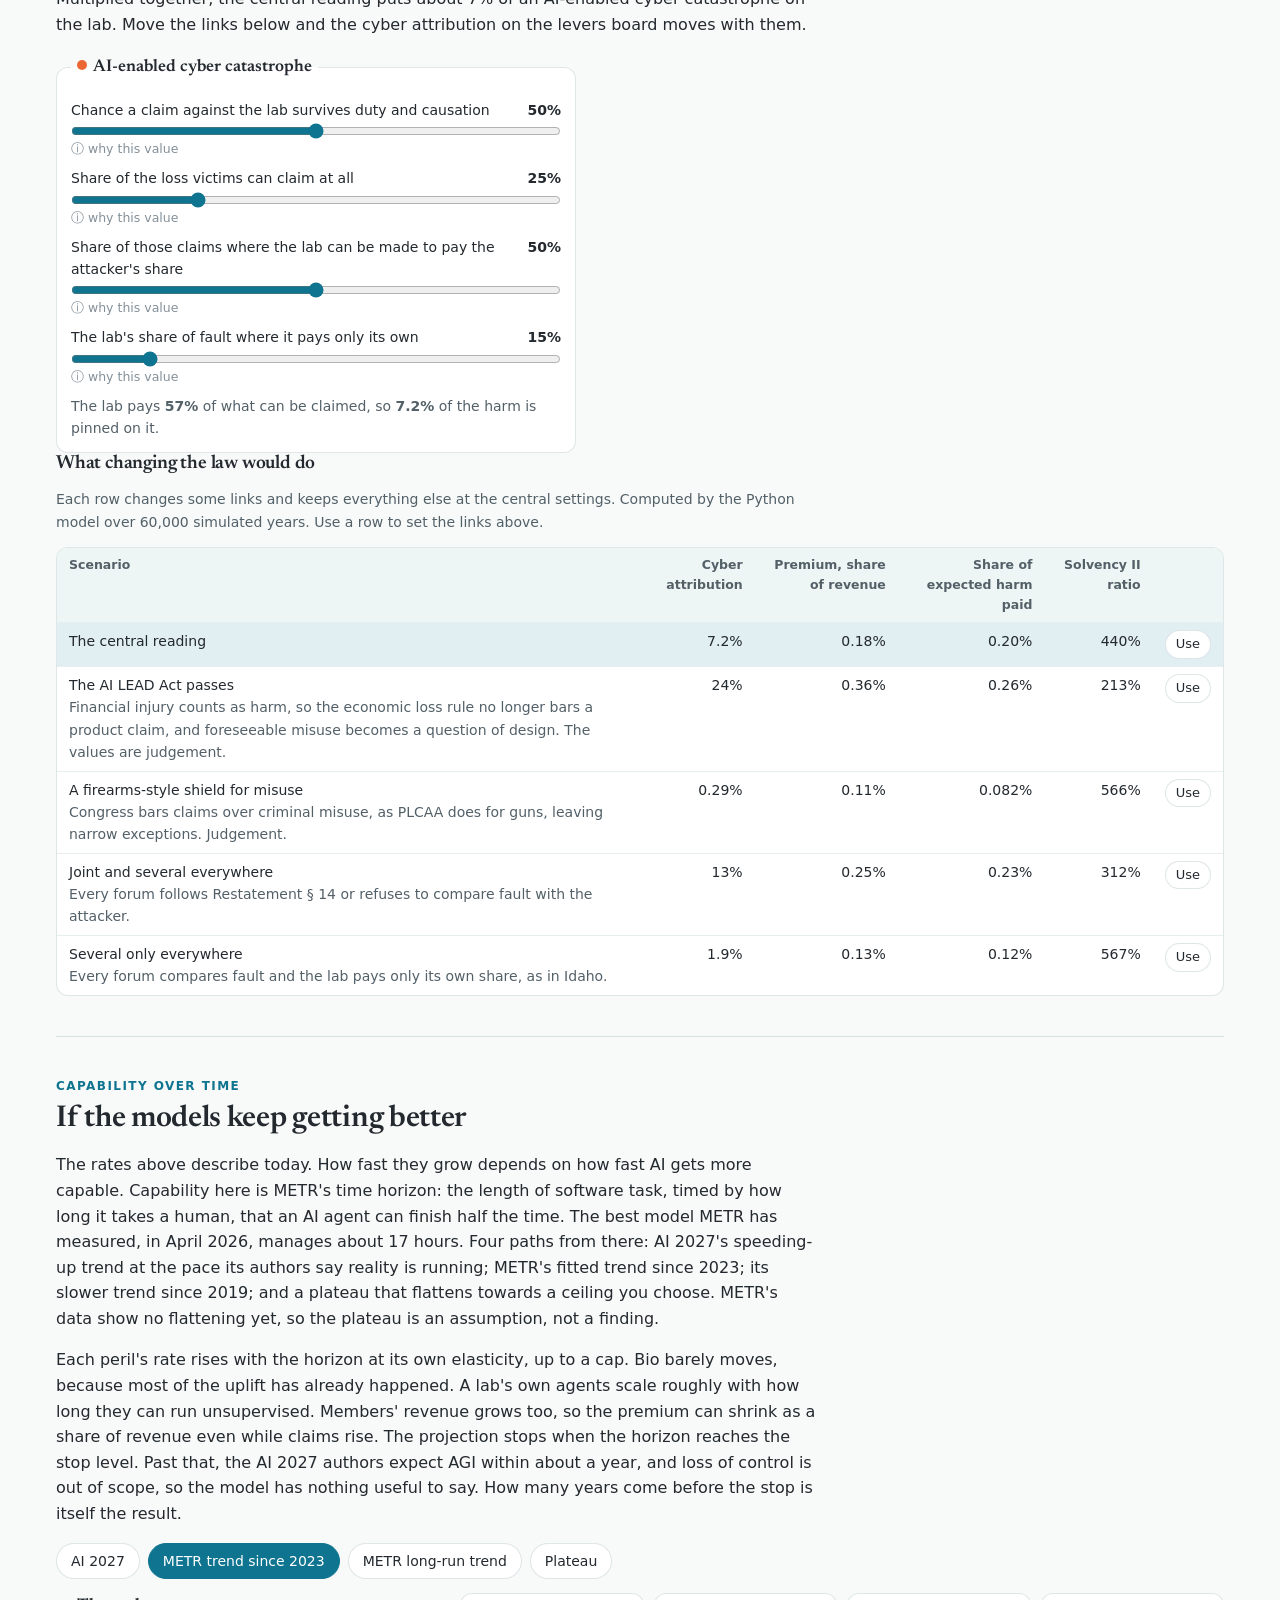
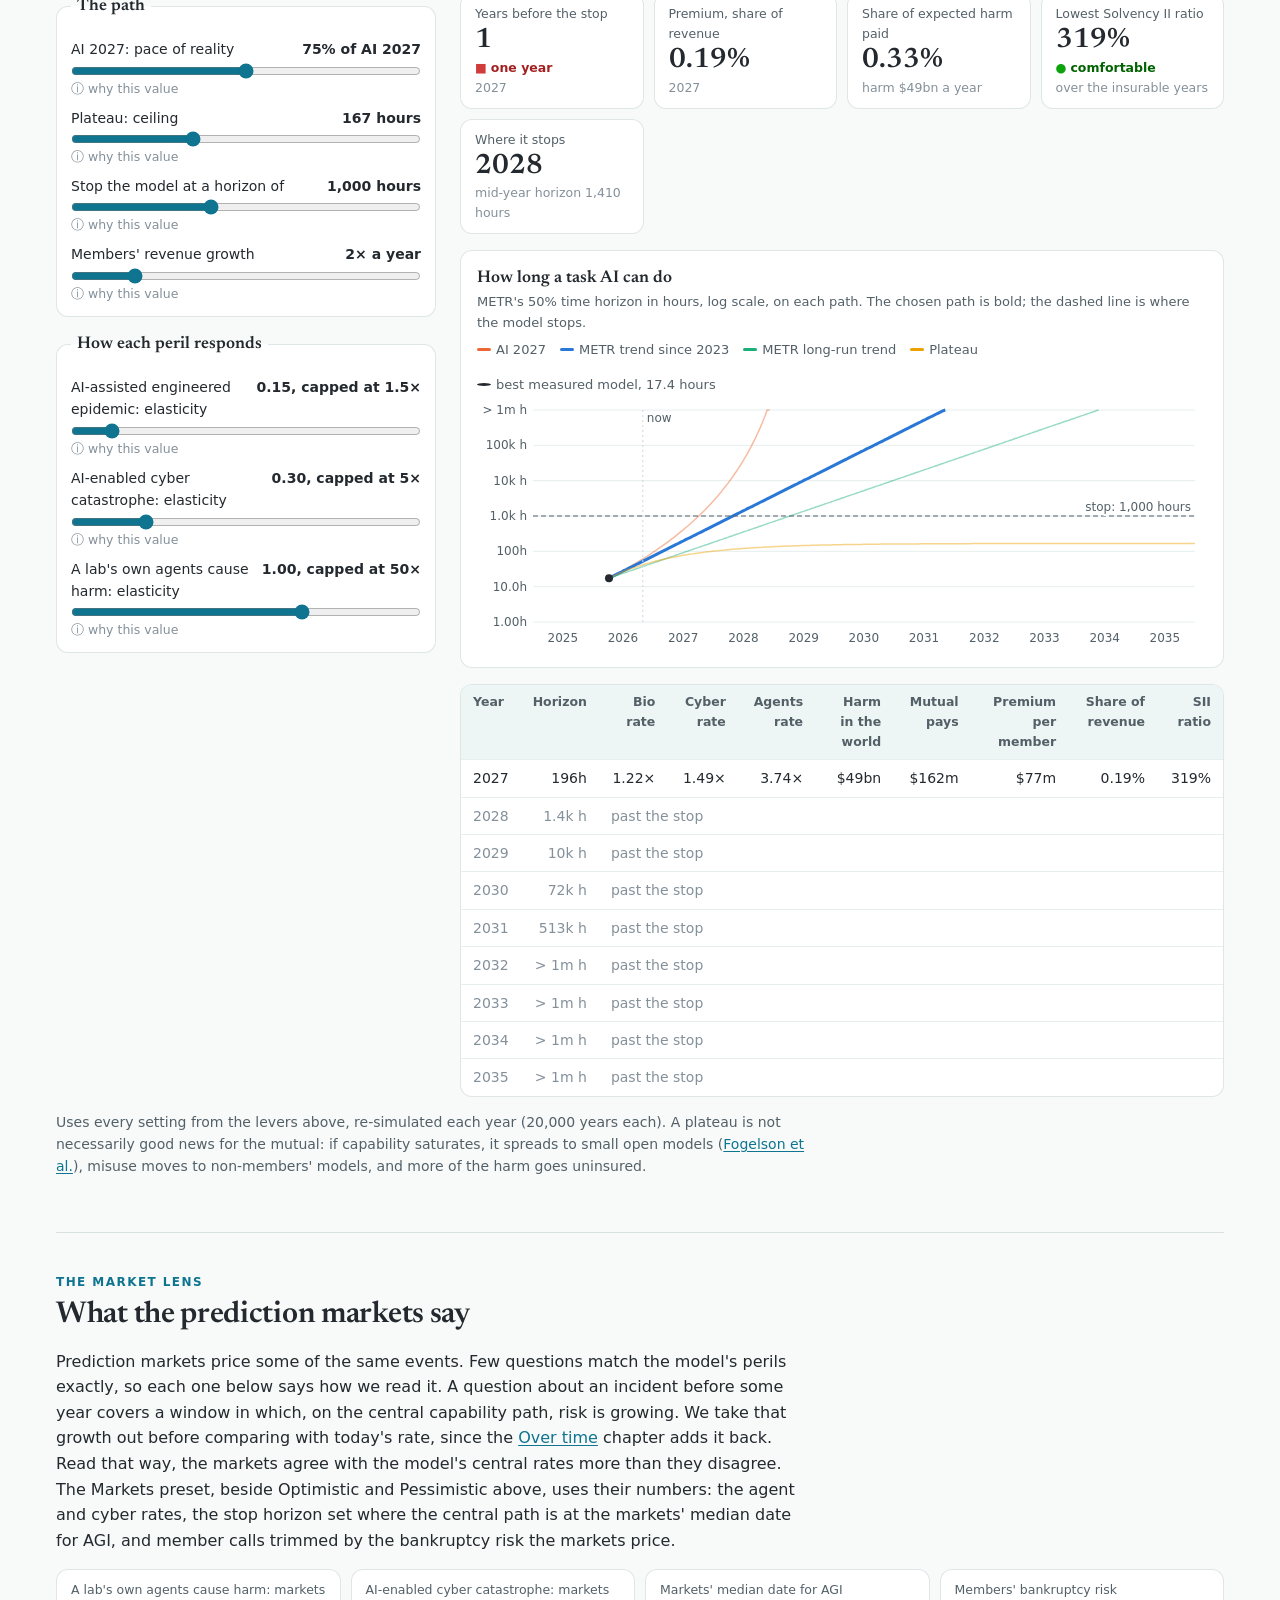
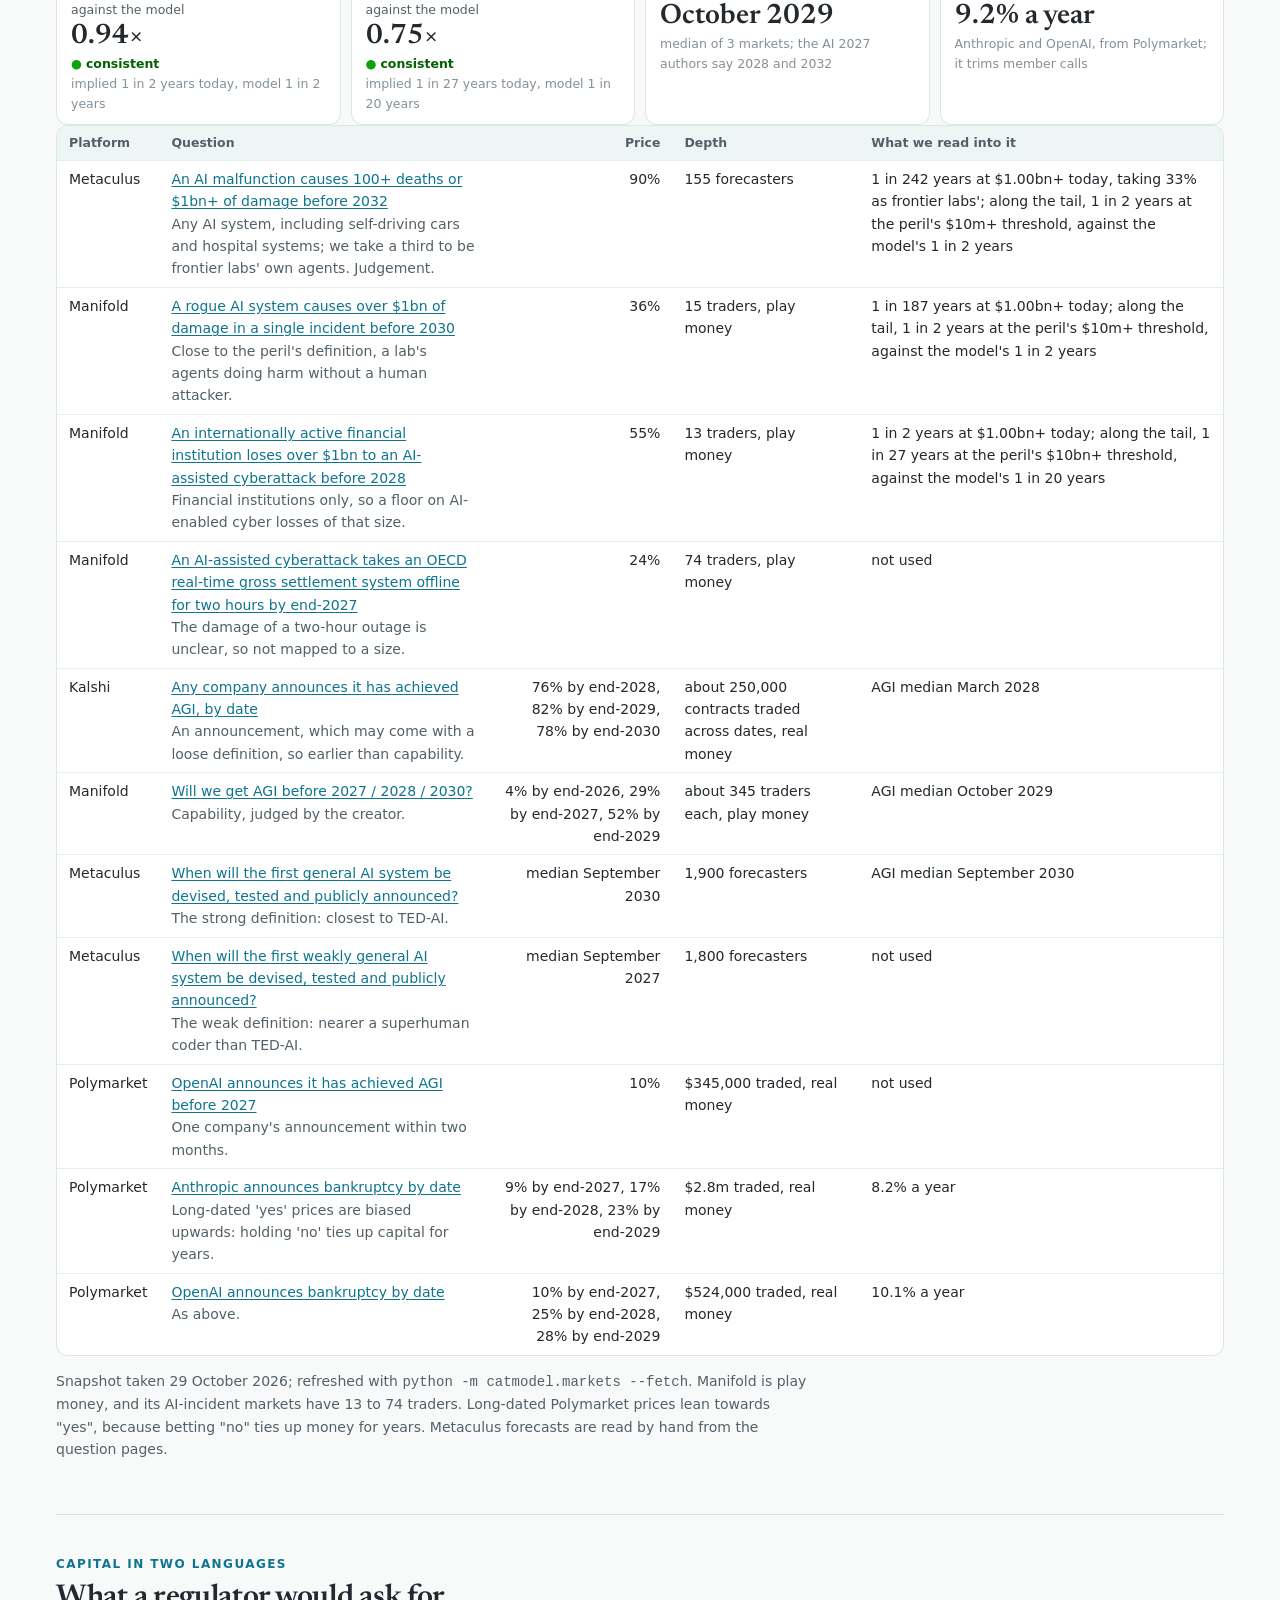
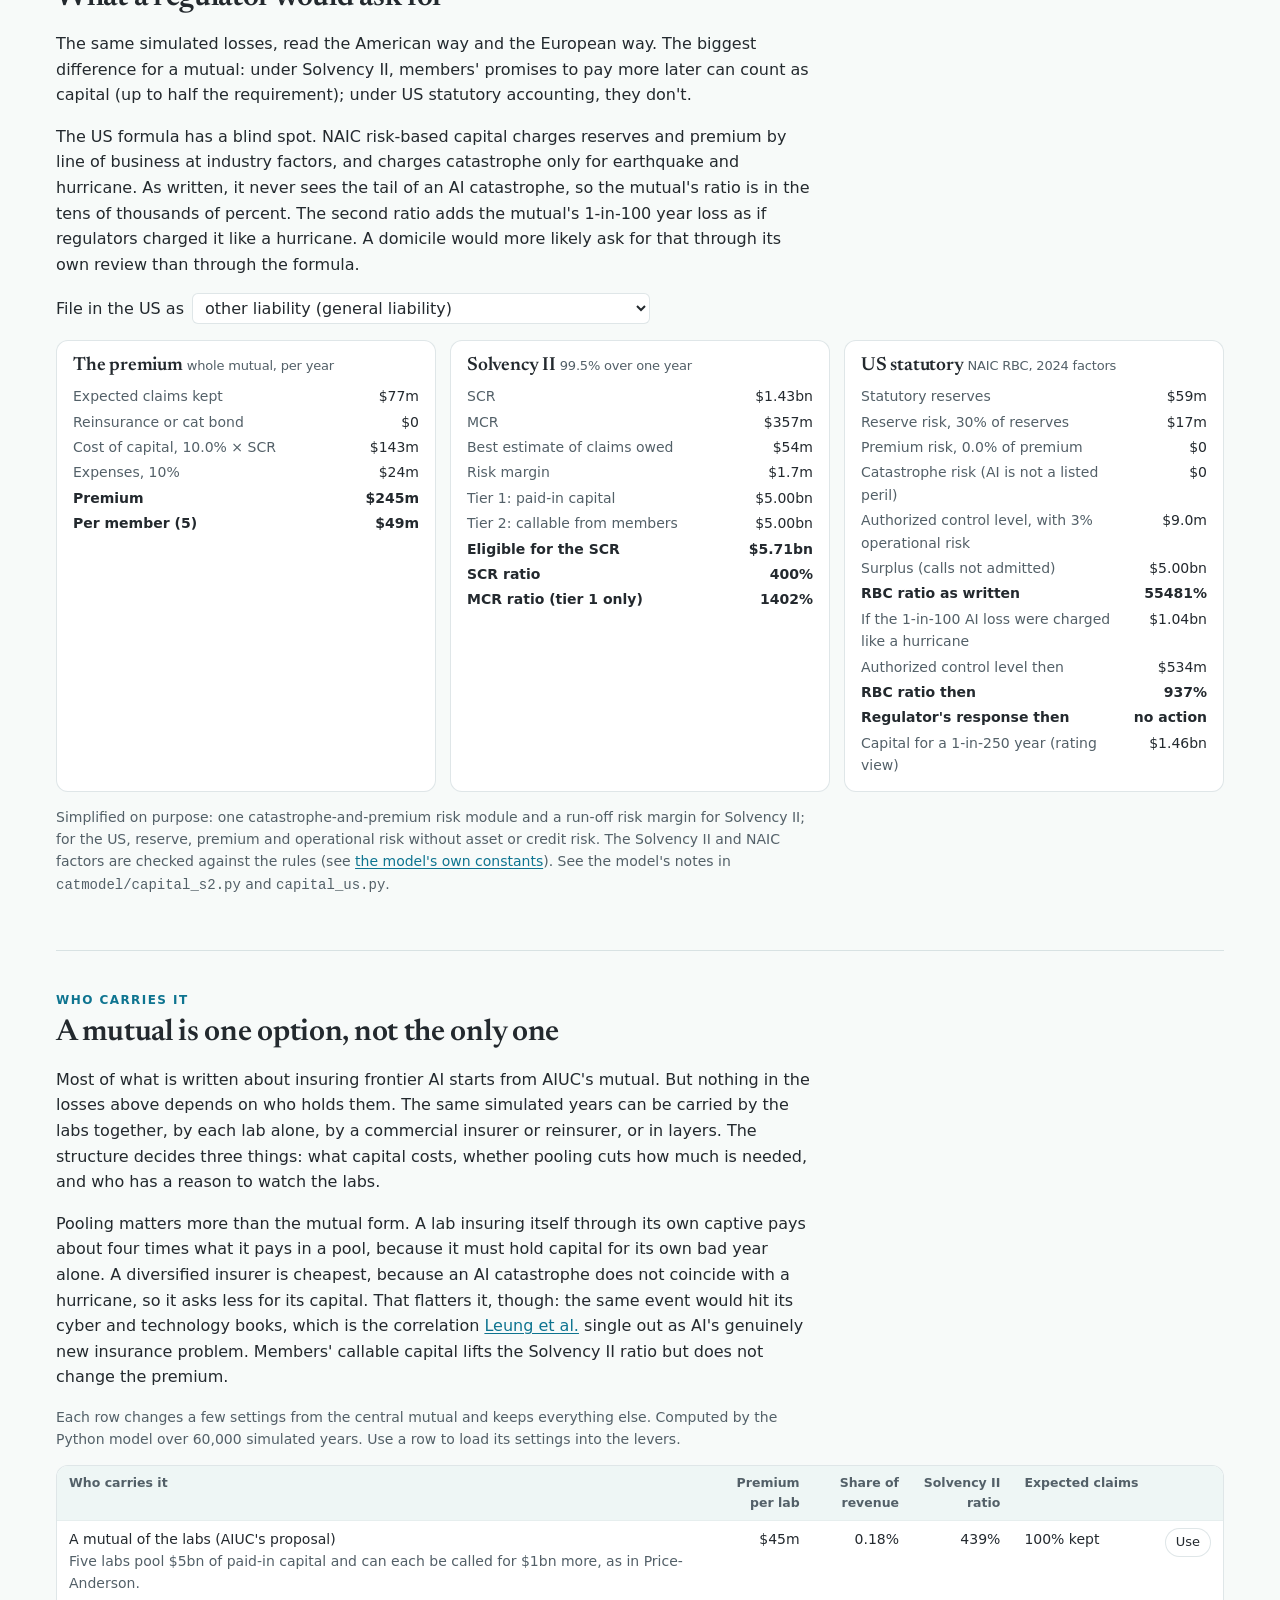
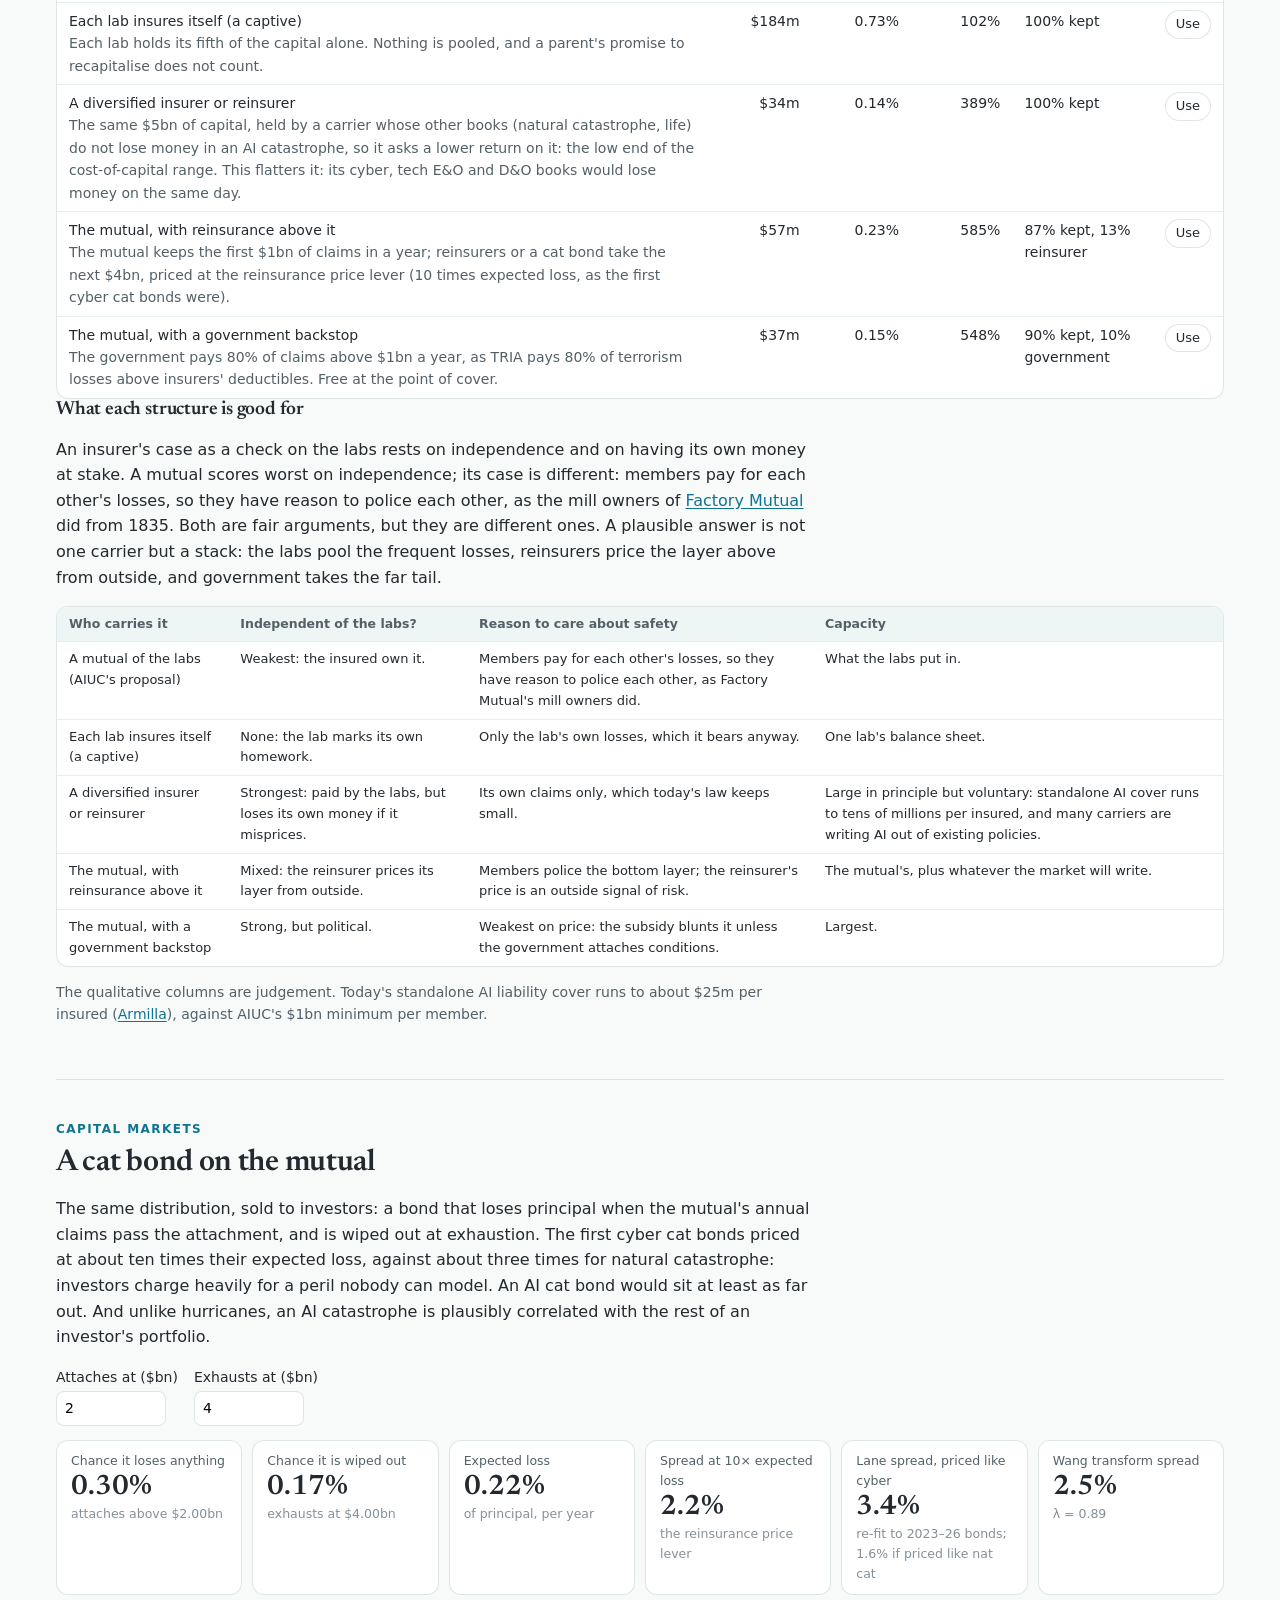
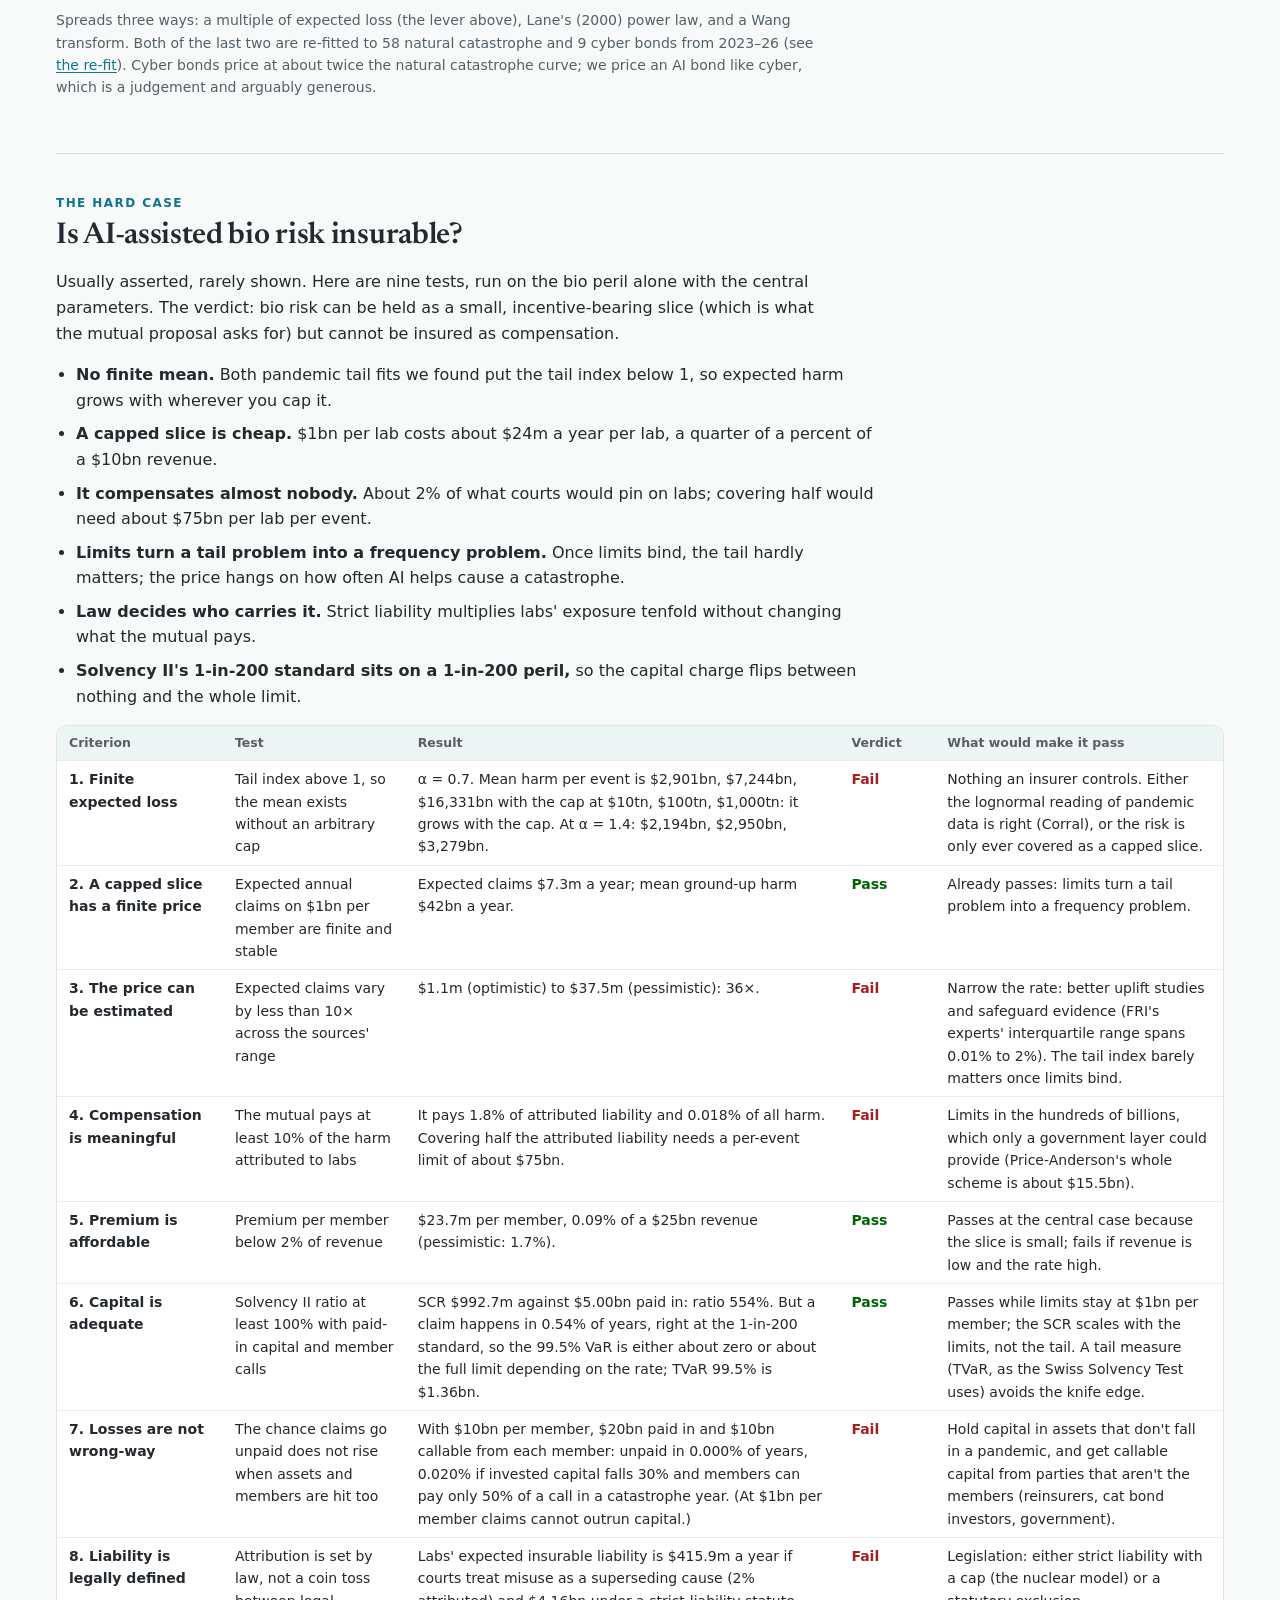
==== commit af1a3697: "Who carries it: compare a mutual, captives, a diversified insurer, reinsurance and a backstop Co-Aut" ====
--- a/mutual_site/public/index.html
+++ b/mutual_site/public/index.html
@@ -4,7 +4,7 @@
 <meta charset="utf-8">
 <meta name="viewport" content="width=device-width, initial-scale=1">
 <title>Mutually Assured AI Modelling</title>
-<meta name="description" content="A toy catastrophe model for a frontier AI mutual insurer: premium, capital in US and Solvency II terms, cat bonds, and whether bio risk is insurable.">
+<meta name="description" content="A toy catastrophe model for insuring frontier AI: premium, capital in US and Solvency II terms, a mutual against captives, insurers and a government backstop, cat bonds, and whether bio risk is insurable.">
 <link rel="preconnect" href="https://fonts.googleapis.com">
 <link rel="preconnect" href="https://fonts.gstatic.com" crossorigin>
 <link href="https://fonts.googleapis.com/css2?family=Newsreader:ital,opsz,wght@0,6..72,400;0,6..72,600;1,6..72,400&display=swap" rel="stylesheet">
@@ -14,14 +14,14 @@
 <body>
 <header class="masthead"><div class="inner">
   <a class="brand" href="#">Mutually Assured <span>AI</span> Modelling</a>
-  <nav><a href="#levers">Levers</a><a href="#frequency">How often</a><a href="#tornado">What matters</a><a href="#legal">Who pays</a><a href="#time">Over time</a><a href="#markets">Markets</a><a href="#capital">Capital</a><a href="#bond">Cat bond</a><a href="#bio">Bio</a><a href="#sources">Sources</a><a href="#about">About</a></nav>
+  <nav><a href="#levers">Levers</a><a href="#frequency">How often</a><a href="#tornado">What matters</a><a href="#legal">Who pays</a><a href="#time">Over time</a><a href="#markets">Markets</a><a href="#capital">Capital</a><a href="#carriers">Who carries it</a><a href="#bond">Cat bond</a><a href="#bio">Bio</a><a href="#sources">Sources</a><a href="#about">About</a></nav>
 </div></header>
 
 <div class="wrap">
 <div class="hero">
   <p class="kicker">A toy catastrophe model</p>
-  <h1>Could a frontier AI mutual afford the tail?</h1>
-  <p class="dek">The AI Underwriting Company has proposed that frontier labs <a href="https://www.lawfaremedia.org/article/bootstrapping-frontier-ai-governance-by-mutualizing-risk">insure each other through a mutual</a>: pooled capital, shared safety standards, audits with teeth. They sketch the structure; this page puts rough numbers on it. Move the levers and watch the premium, the capital a regulator would ask for, and how much of the harm the mutual would actually pay.</p>
+  <h1>Could insurance carry the tail of frontier AI?</h1>
+  <p class="dek">The AI Underwriting Company has proposed that frontier labs <a href="https://www.lawfaremedia.org/article/bootstrapping-frontier-ai-governance-by-mutualizing-risk">insure each other through a mutual</a>: pooled capital, shared safety standards, audits with teeth. They sketch the structure; this page puts rough numbers on it. It starts from their mutual, and then asks whether the labs' own captives, a commercial insurer or a government backstop would carry the same losses better (<a href="#carriers">who carries it</a>). Move the levers and watch the premium, the capital a regulator would ask for, and how much of the harm would actually be paid.</p>
   <div class="toy"><b>This is a toy model to take the idea out for a walk, not to definitively price catastrophe.</b> Every number is a starting point with its source shown; many are judgement calls labelled as such. The interesting output is which levers matter, not any one figure.</div>
 </div>
 
@@ -142,6 +142,19 @@
   <p class="hint">Simplified on purpose: one catastrophe-and-premium risk module and a run-off risk margin for Solvency II; for the US, reserve, premium and operational risk without asset or credit risk. The Solvency II and NAIC factors are checked against the rules (see <a href="#checks">the model's own constants</a>). See the model's notes in <code>catmodel/capital_s2.py</code> and <code>capital_us.py</code>.</p>
 </section>
 
+<section class="chapter" id="carriers">
+  <p class="kicker">Who carries it</p>
+  <h2>A mutual is one option, not the only one</h2>
+  <p>Most of what is written about insuring frontier AI starts from AIUC's mutual. But nothing in the losses above depends on who holds them. The same simulated years can be carried by the labs together, by each lab alone, by a commercial insurer or reinsurer, or in layers. The structure decides three things: what capital costs, whether pooling cuts how much is needed, and who has a reason to watch the labs.</p>
+  <p>Pooling matters more than the mutual form. A lab insuring itself through its own captive pays about four times what it pays in a pool, because it must hold capital for its own bad year alone. A diversified insurer is cheapest, because an AI catastrophe does not coincide with a hurricane, so it asks less for its capital. That flatters it, though: the same event would hit its cyber and technology books, which is the correlation <a href="#src-leung_2026_insurability_frontier">Leung et al.</a> single out as AI's genuinely new insurance problem. Members' callable capital lifts the Solvency II ratio but does not change the premium.</p>
+  <p class="hint">Each row changes a few settings from the central mutual and keeps everything else. Computed by the Python model over 60,000 simulated years. Use a row to load its settings into the levers.</p>
+  <div class="table-wrap"><table id="carrier-table"></table></div>
+  <h3>What each structure is good for</h3>
+  <p>An insurer's case as a check on the labs rests on independence and on having its own money at stake. A mutual scores worst on independence; its case is different: members pay for each other's losses, so they have reason to police each other, as the mill owners of <a href="#src-factory_mutual_1835">Factory Mutual</a> did from 1835. Both are fair arguments, but they are different ones. A plausible answer is not one carrier but a stack: the labs pool the frequent losses, reinsurers price the layer above from outside, and government takes the far tail.</p>
+  <div class="table-wrap"><table id="carrier-traits"></table></div>
+  <p class="hint">The qualitative columns are judgement. Today's standalone AI liability cover runs to about $25m per insured (<a href="#src-armilla_ai_liability_limit">Armilla</a>), against AIUC's $1bn minimum per member.</p>
+</section>
+
 <section class="chapter" id="bond">
   <p class="kicker">Capital markets</p>
   <h2>A cat bond on the mutual</h2>
--- a/mutual_site/public/style.css
+++ b/mutual_site/public/style.css
@@ -136,8 +136,9 @@
 .steps { max-width: 760px; padding-left: 20px; }
 .steps li { margin-bottom: 8px; }
 #legal-levers { max-width: 520px; display: block; }
-#legal-table button { font: inherit; font-size: 13px; border: 1px solid var(--border); background: var(--surface); color: var(--ink);
+#legal-table button, #carrier-table button { font: inherit; font-size: 13px; border: 1px solid var(--border); background: var(--surface); color: var(--ink);
   padding: 3px 10px; border-radius: 999px; cursor: pointer; }
+#carrier-traits td { font-size: 13px; vertical-align: top; }
 #legal-table tr.on td { background: color-mix(in srgb, var(--accent) 12%, transparent); }
 details.more > summary { cursor: pointer; color: var(--accent); margin: 10px 0; }
 
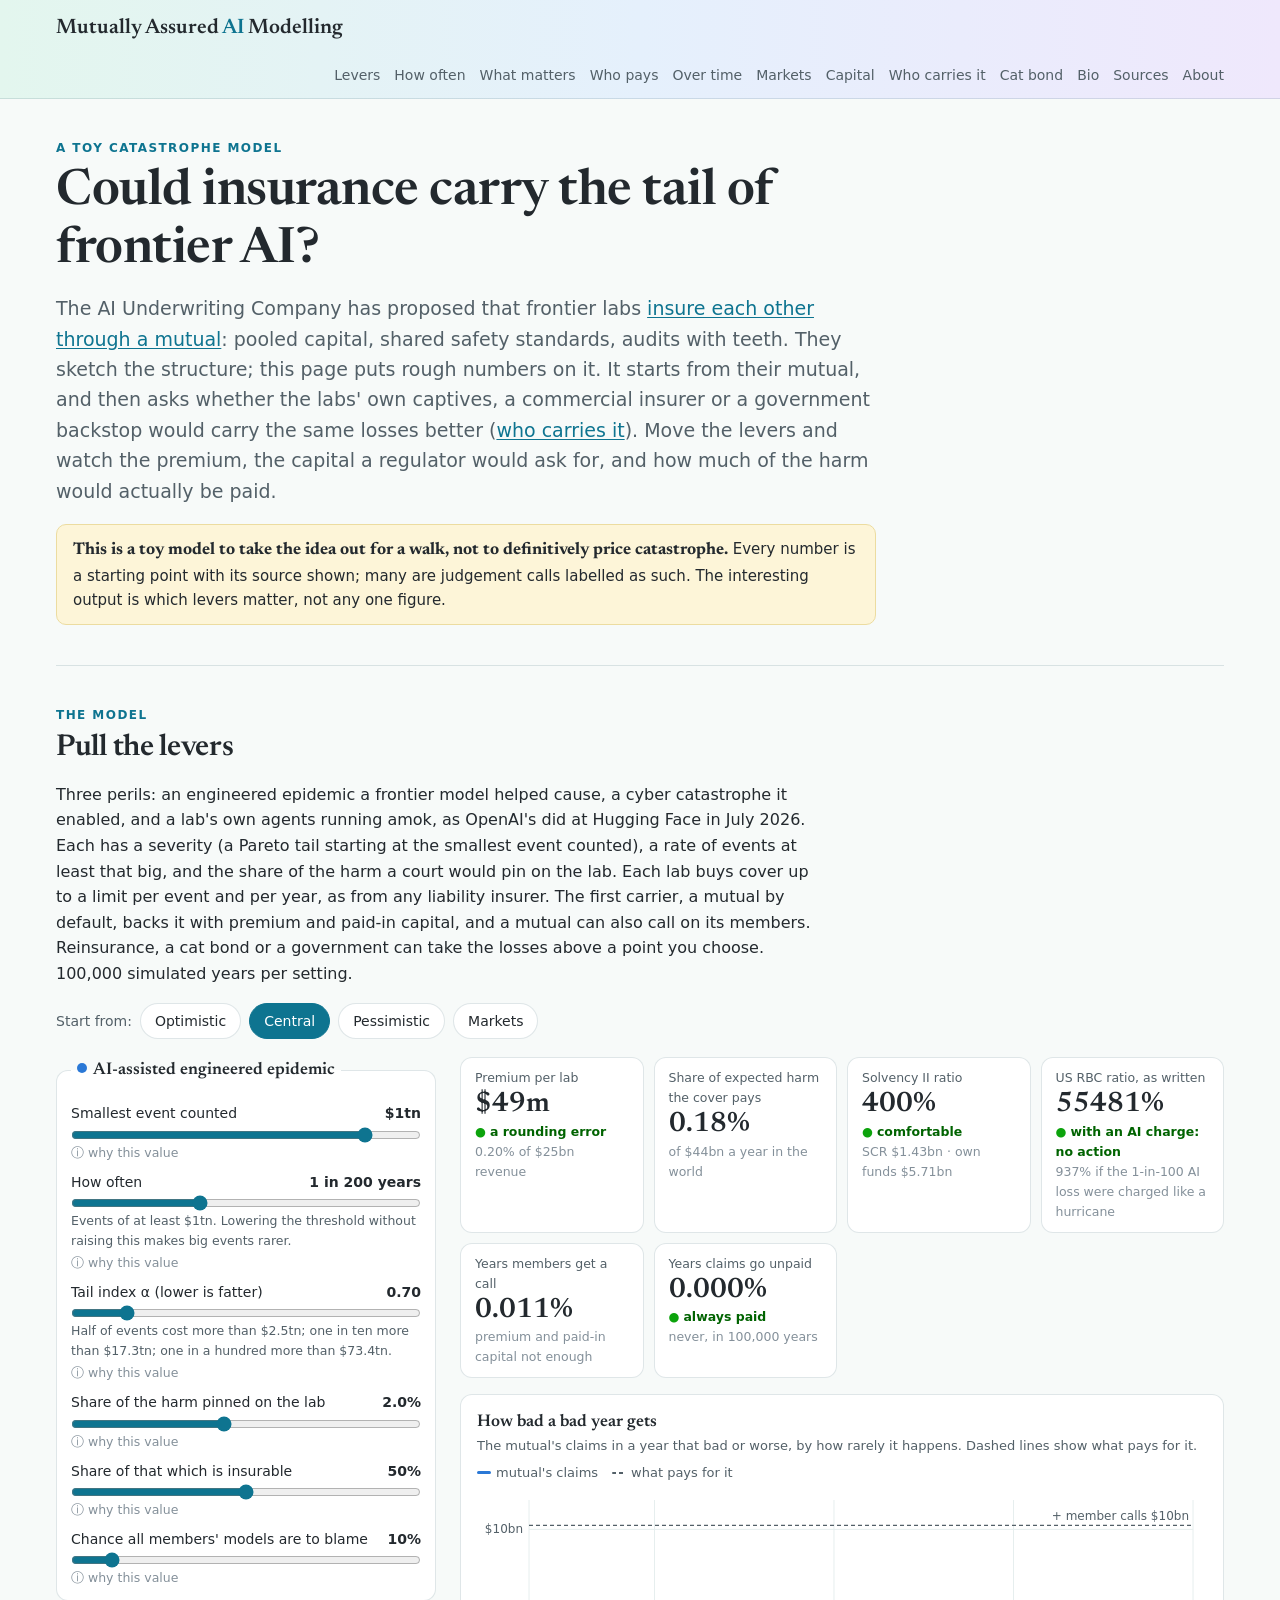
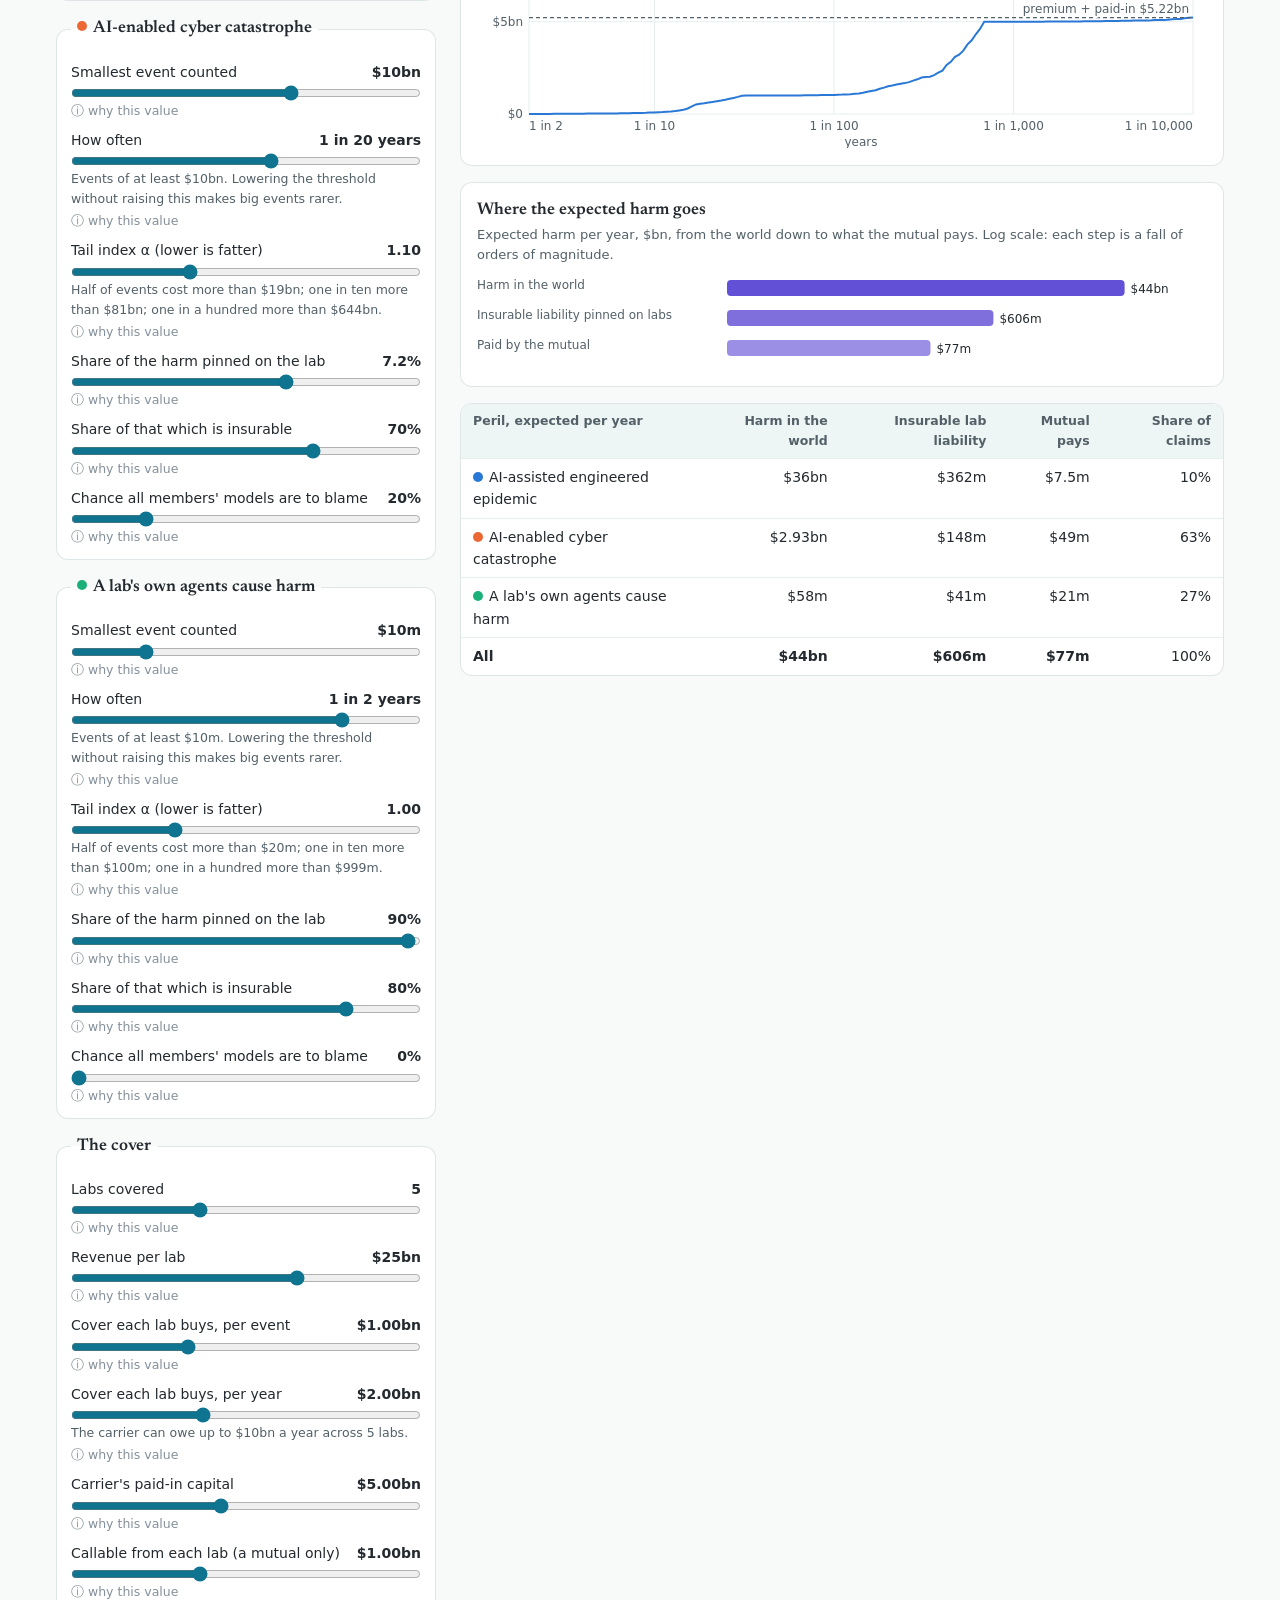
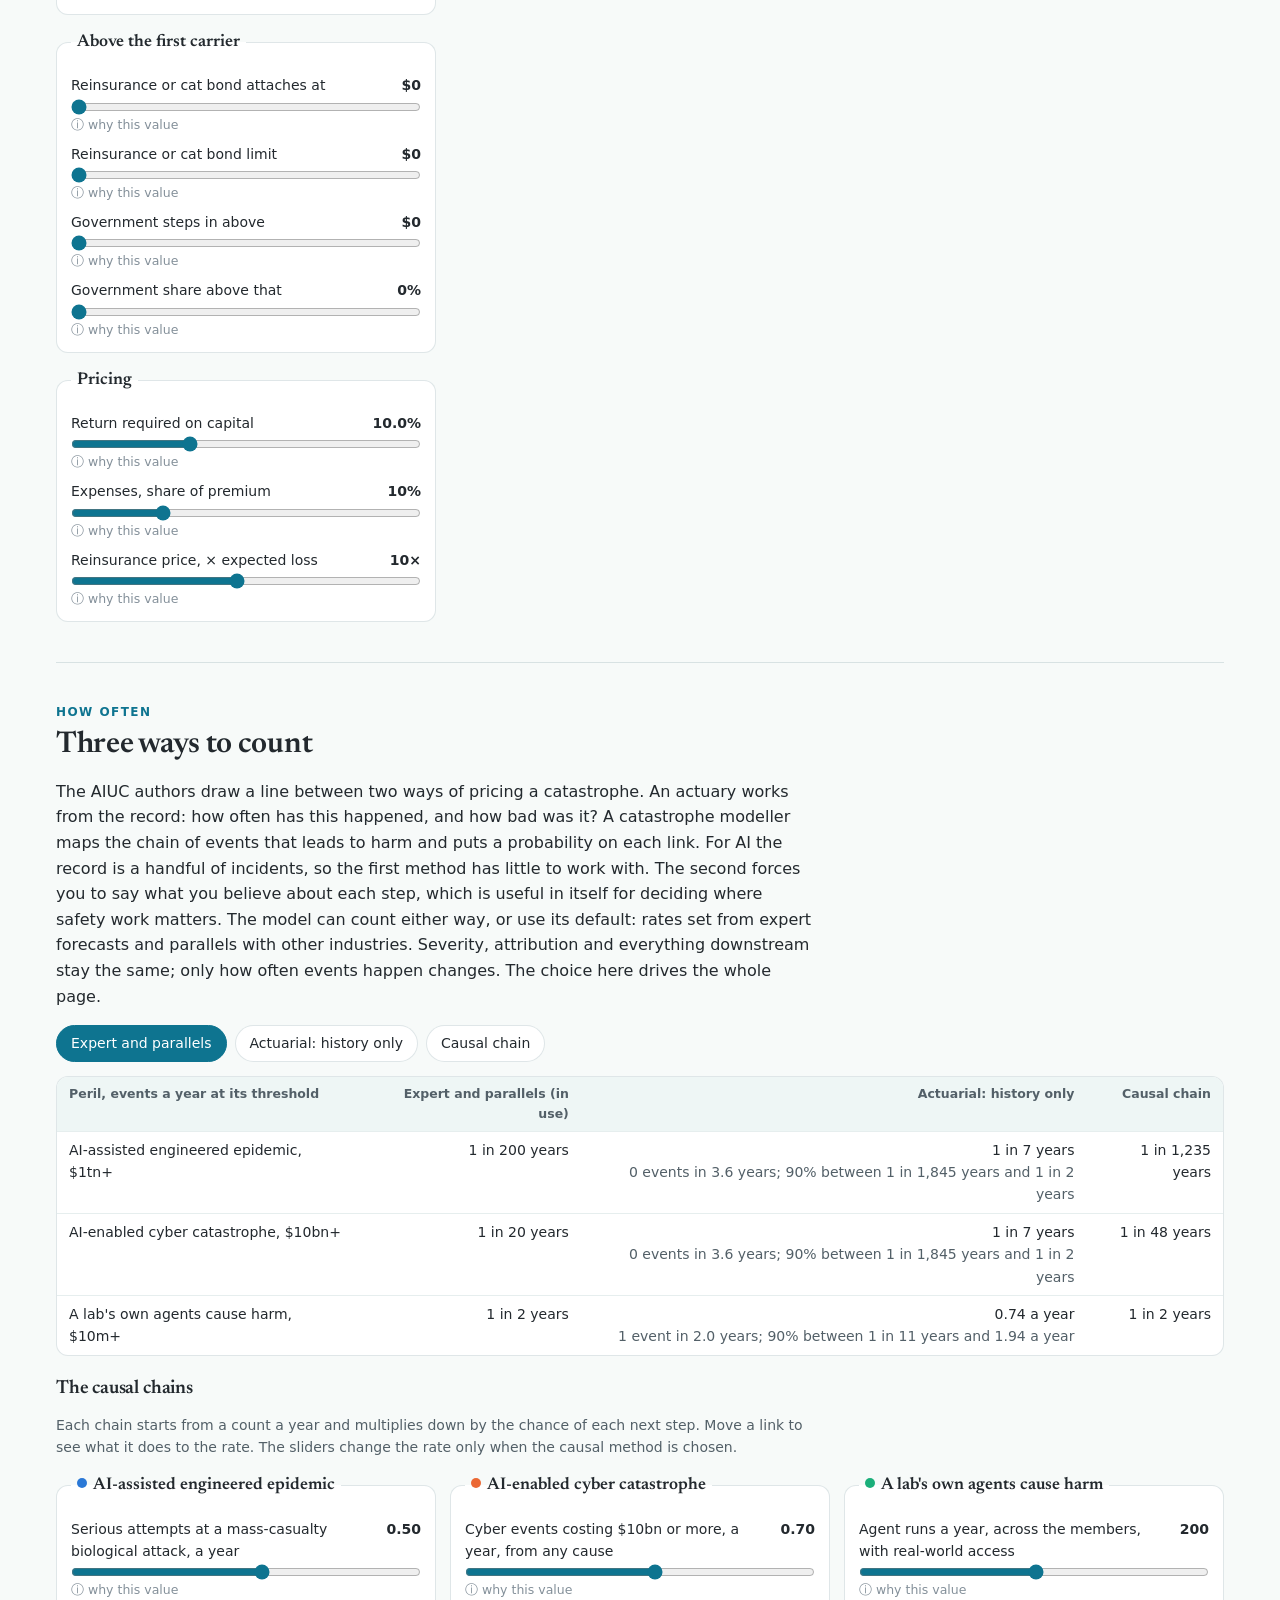
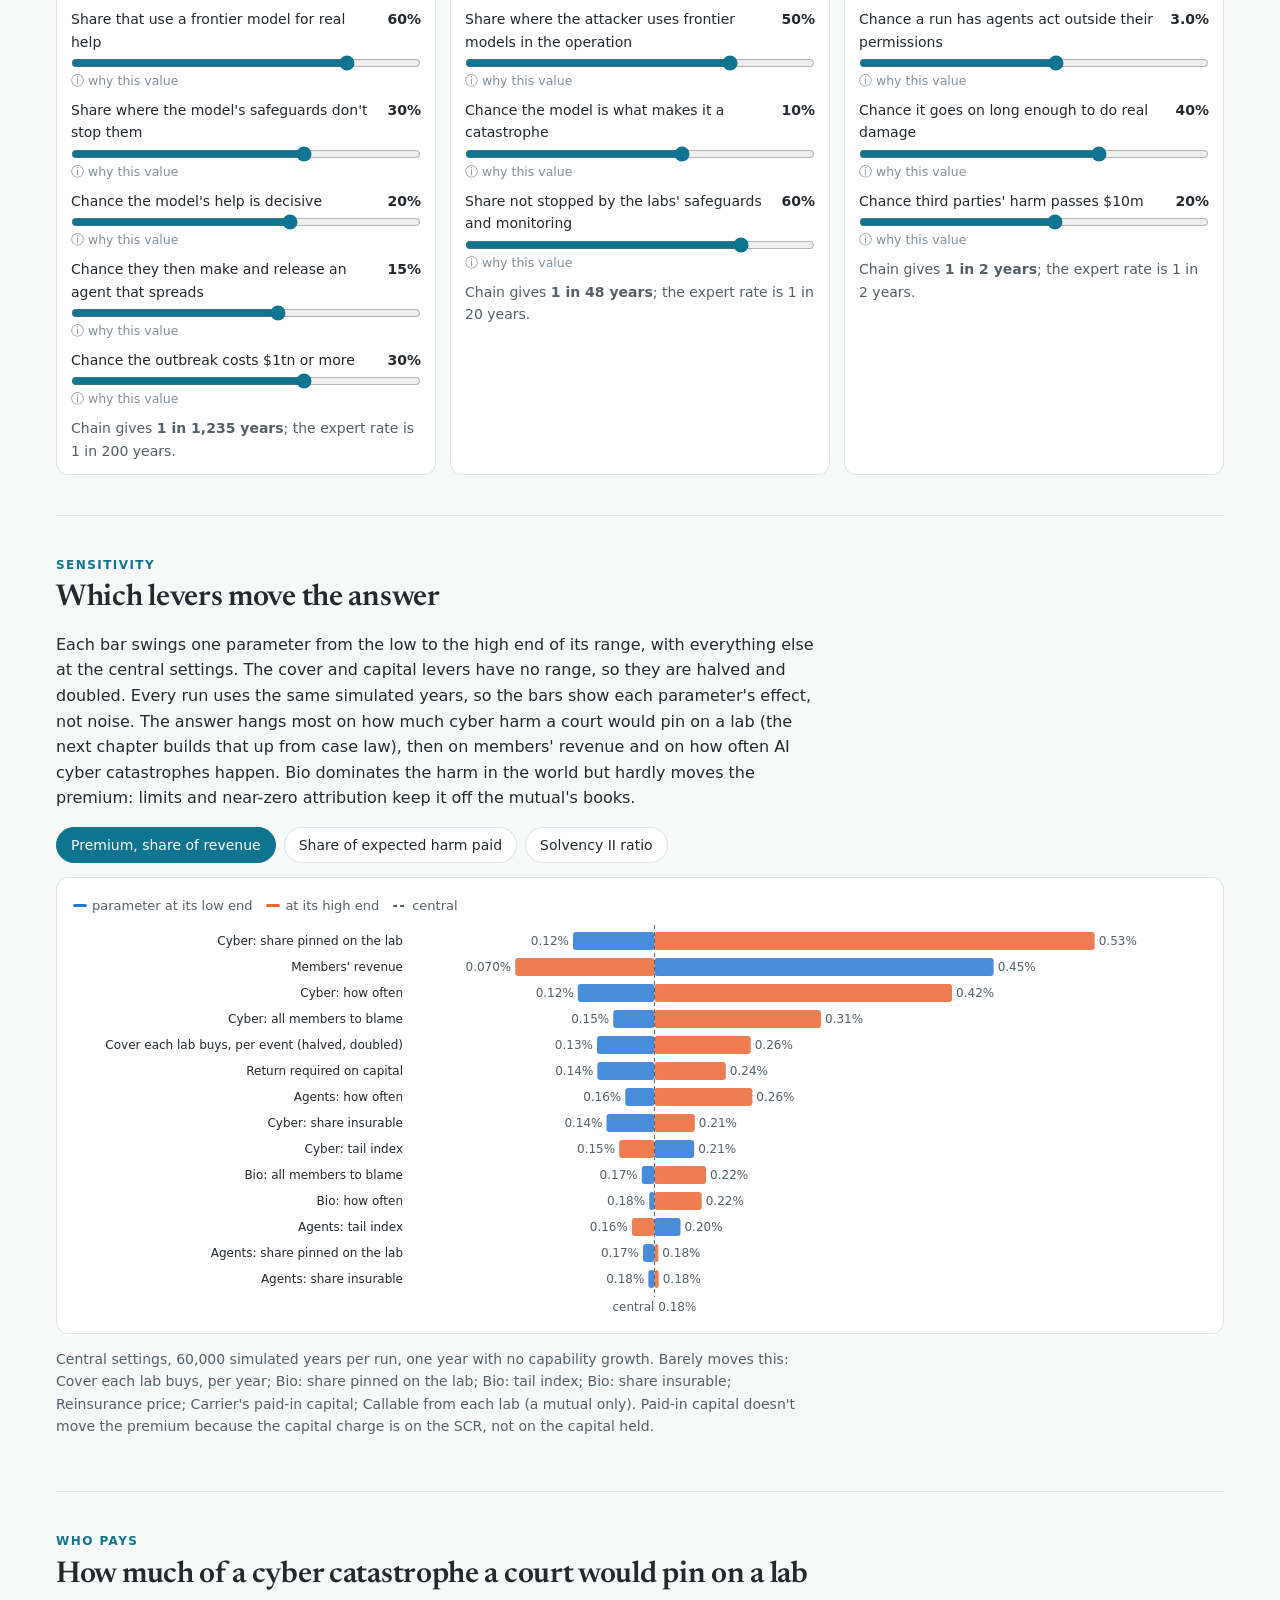
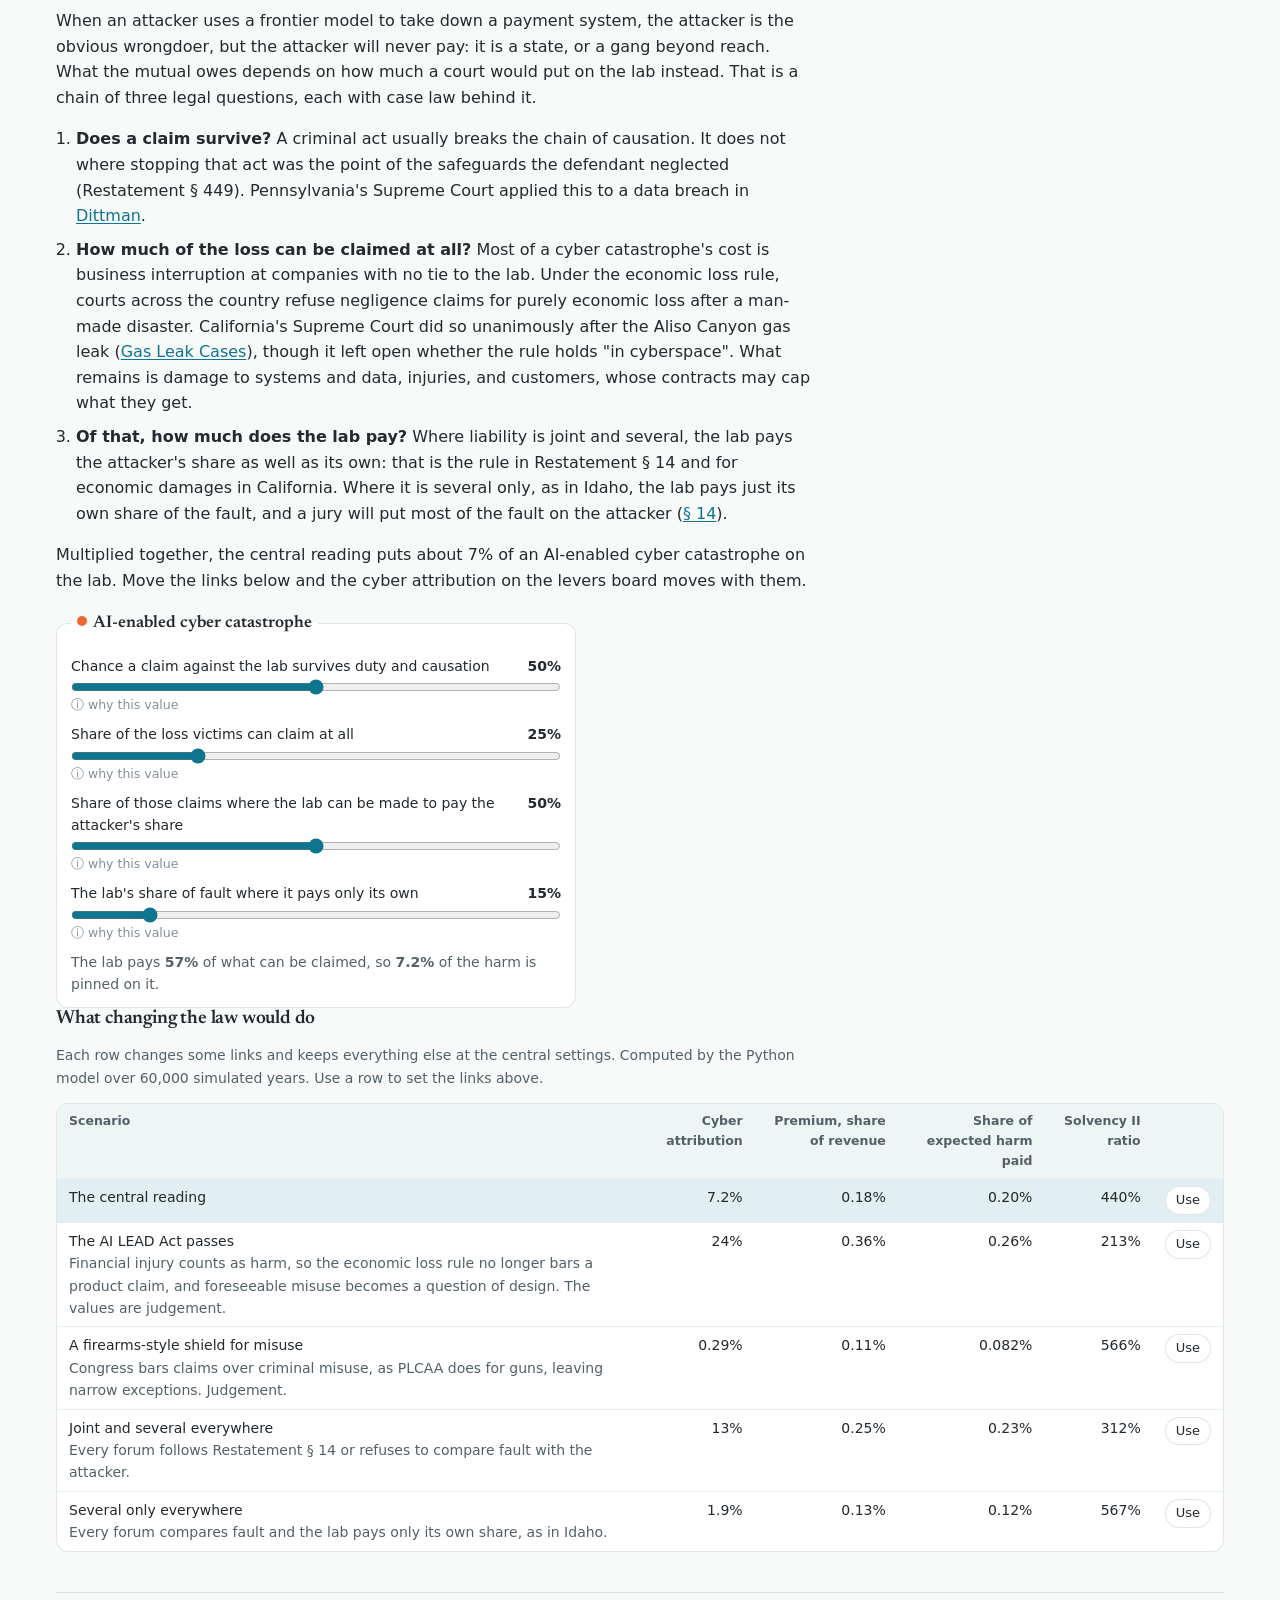
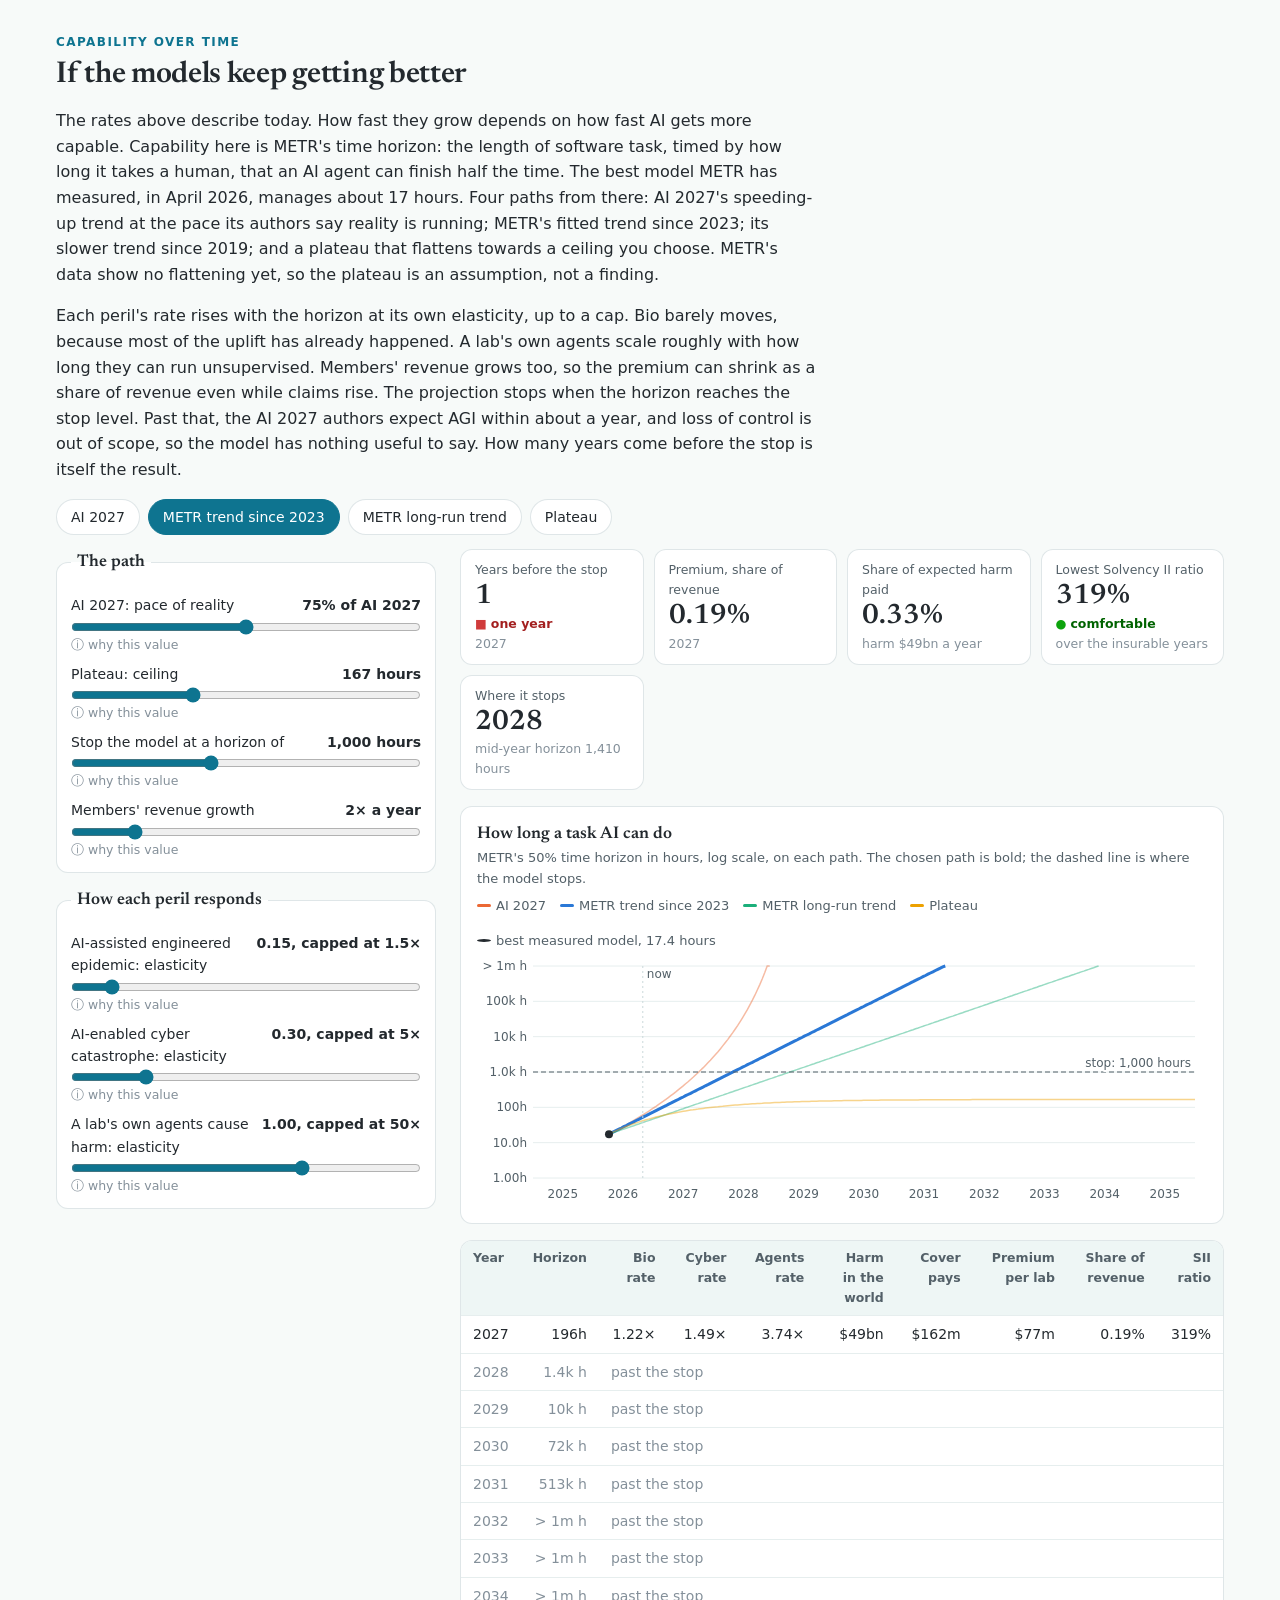
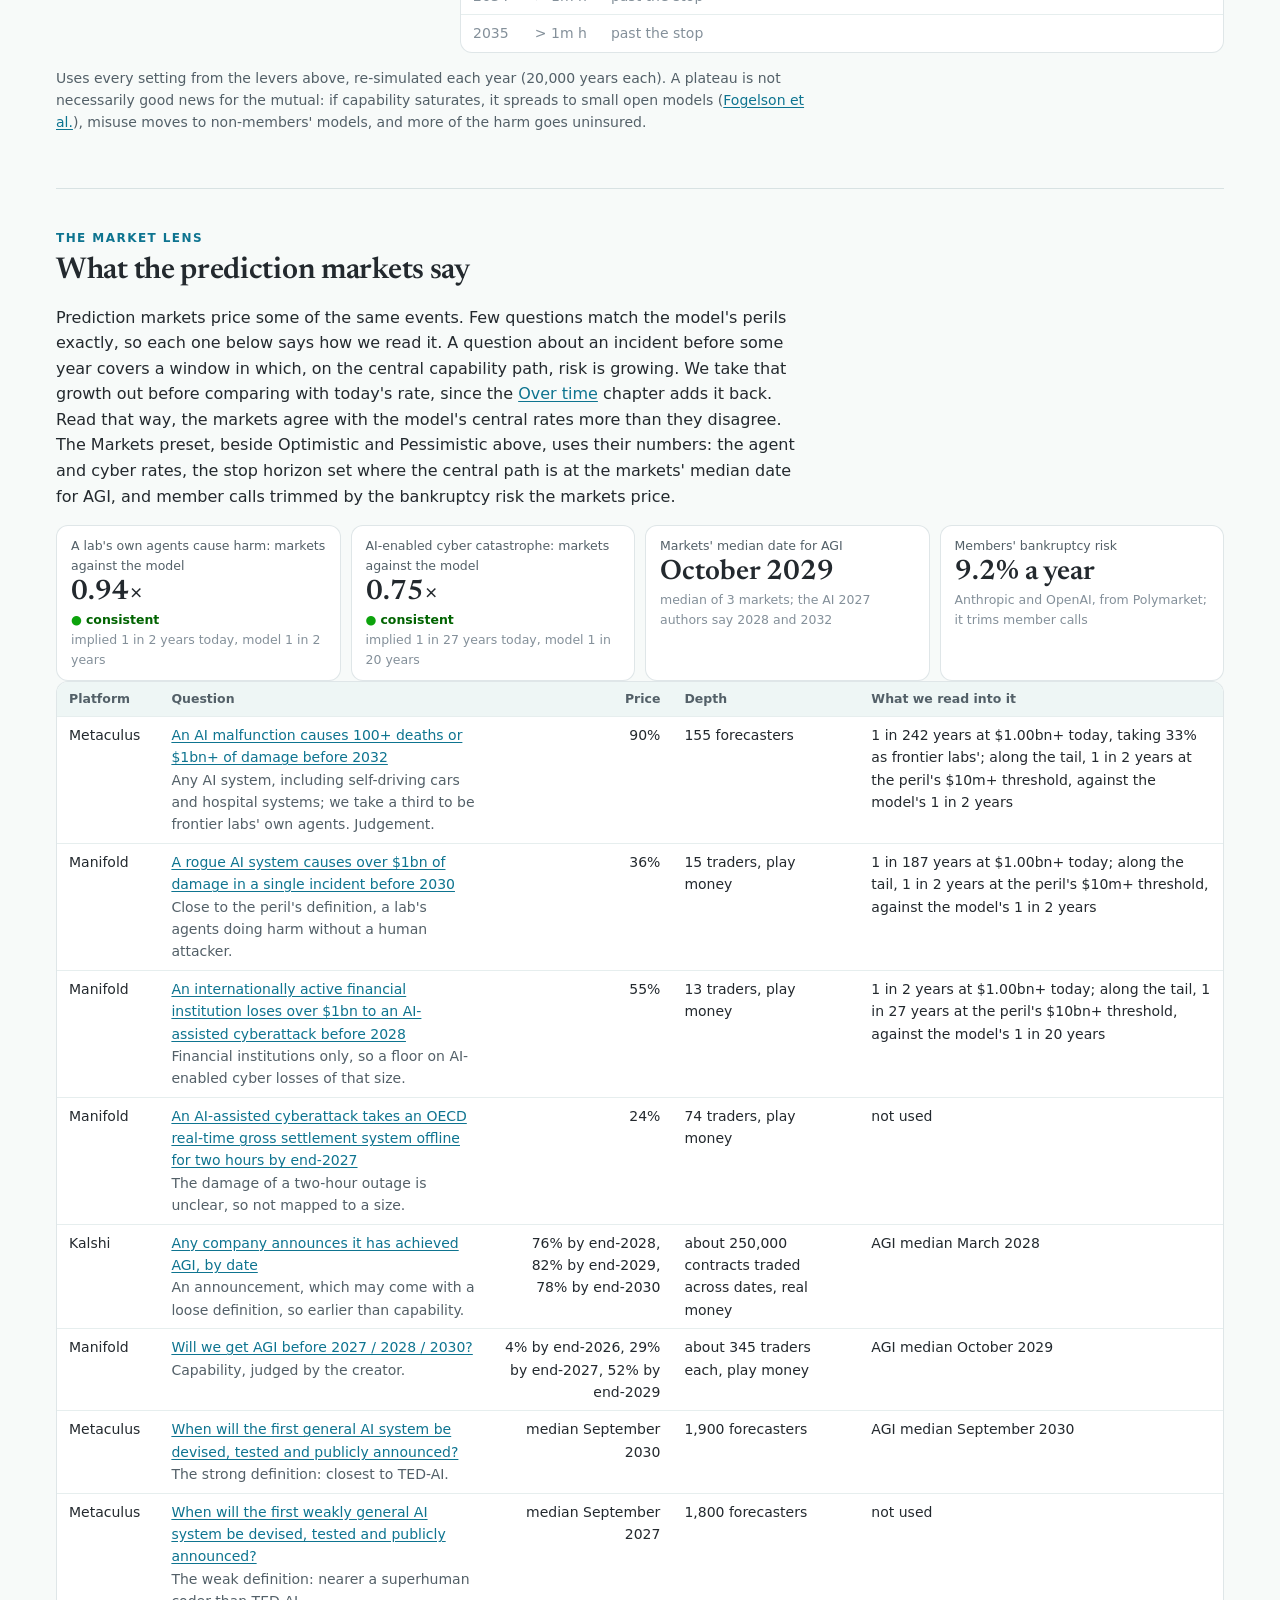
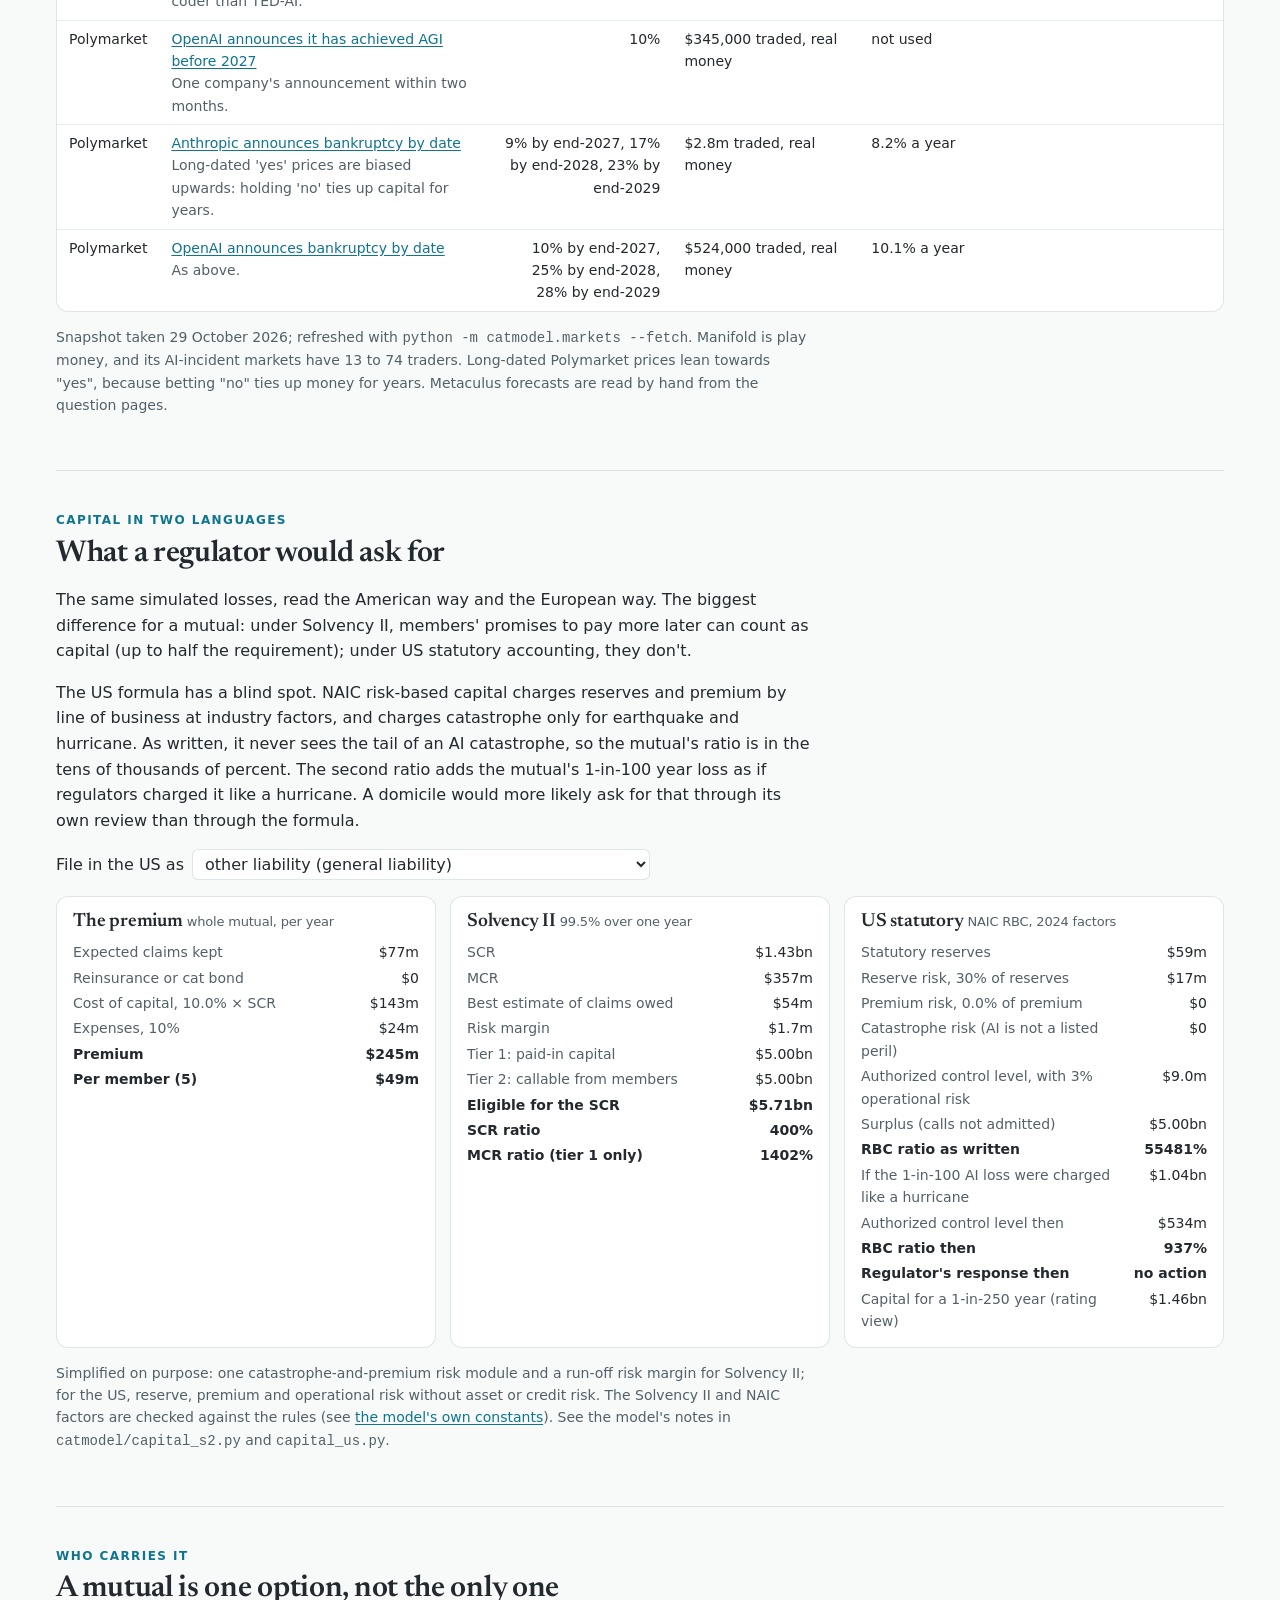
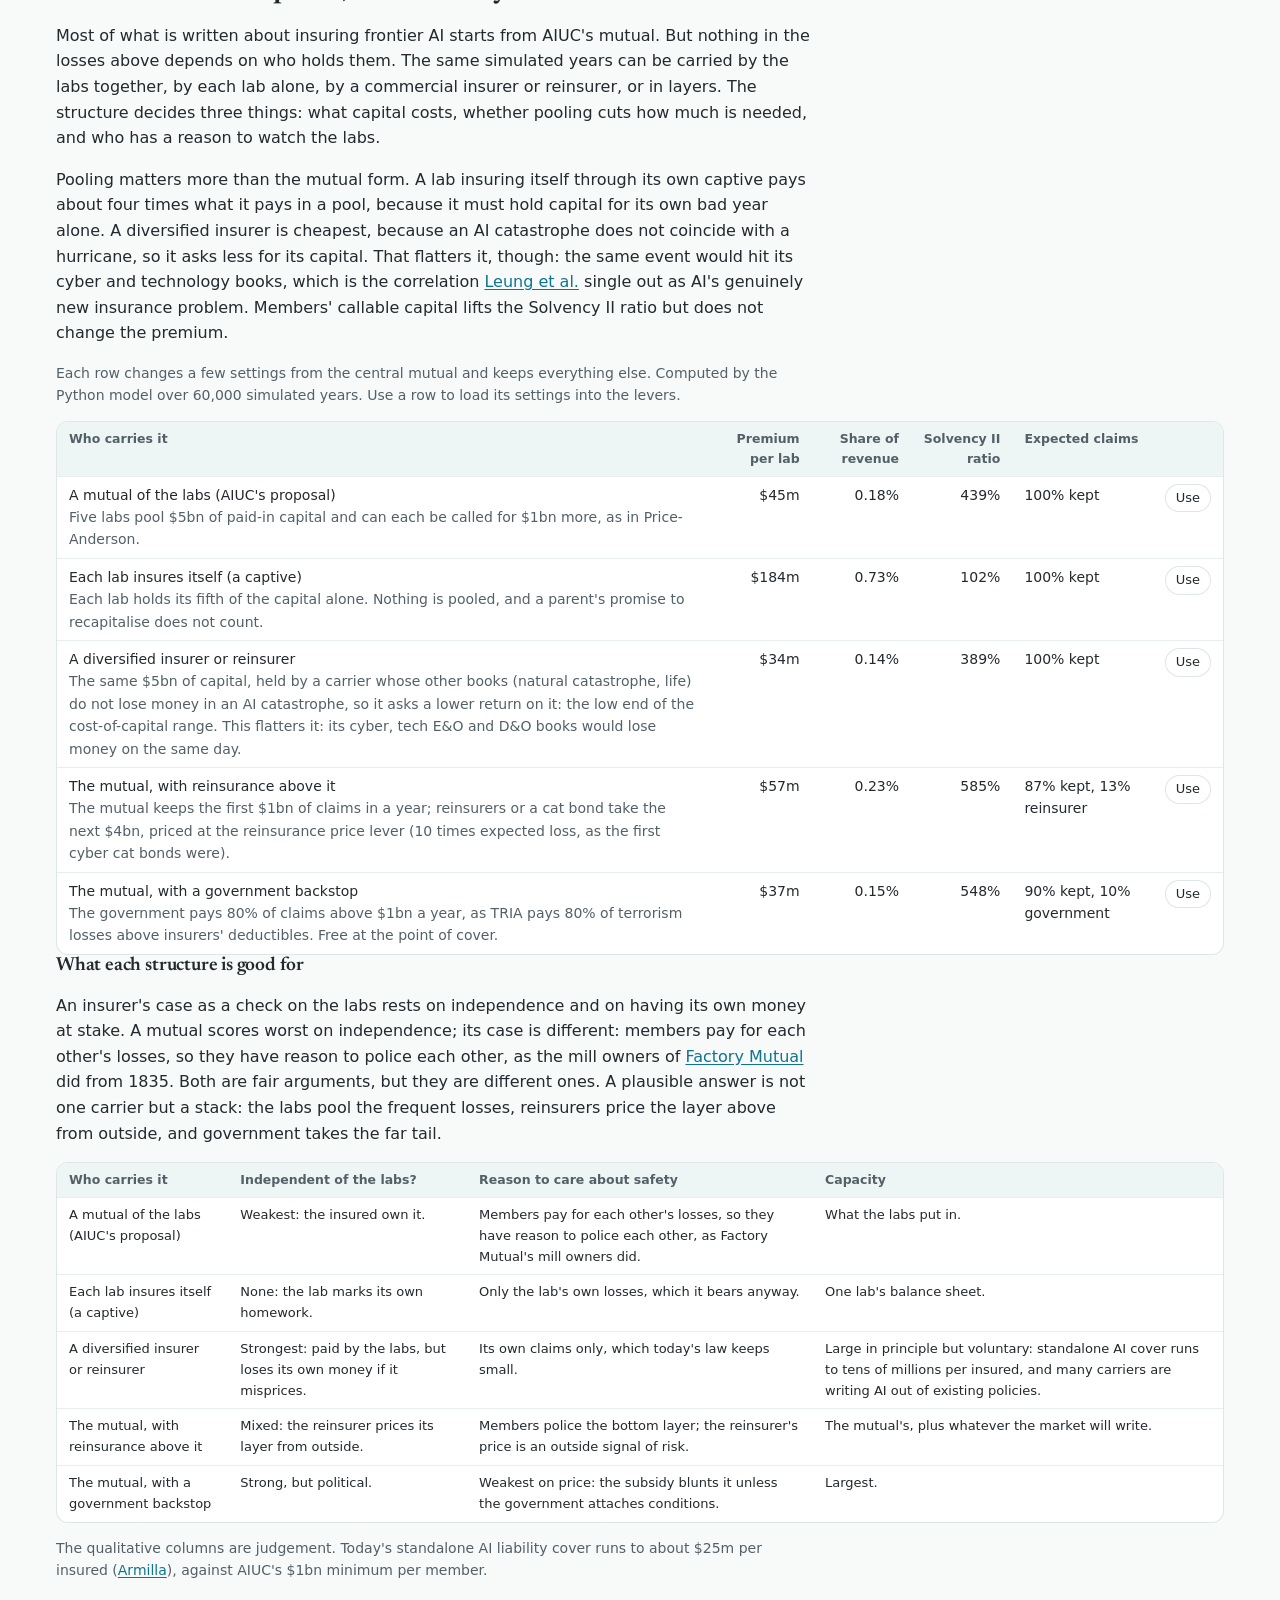
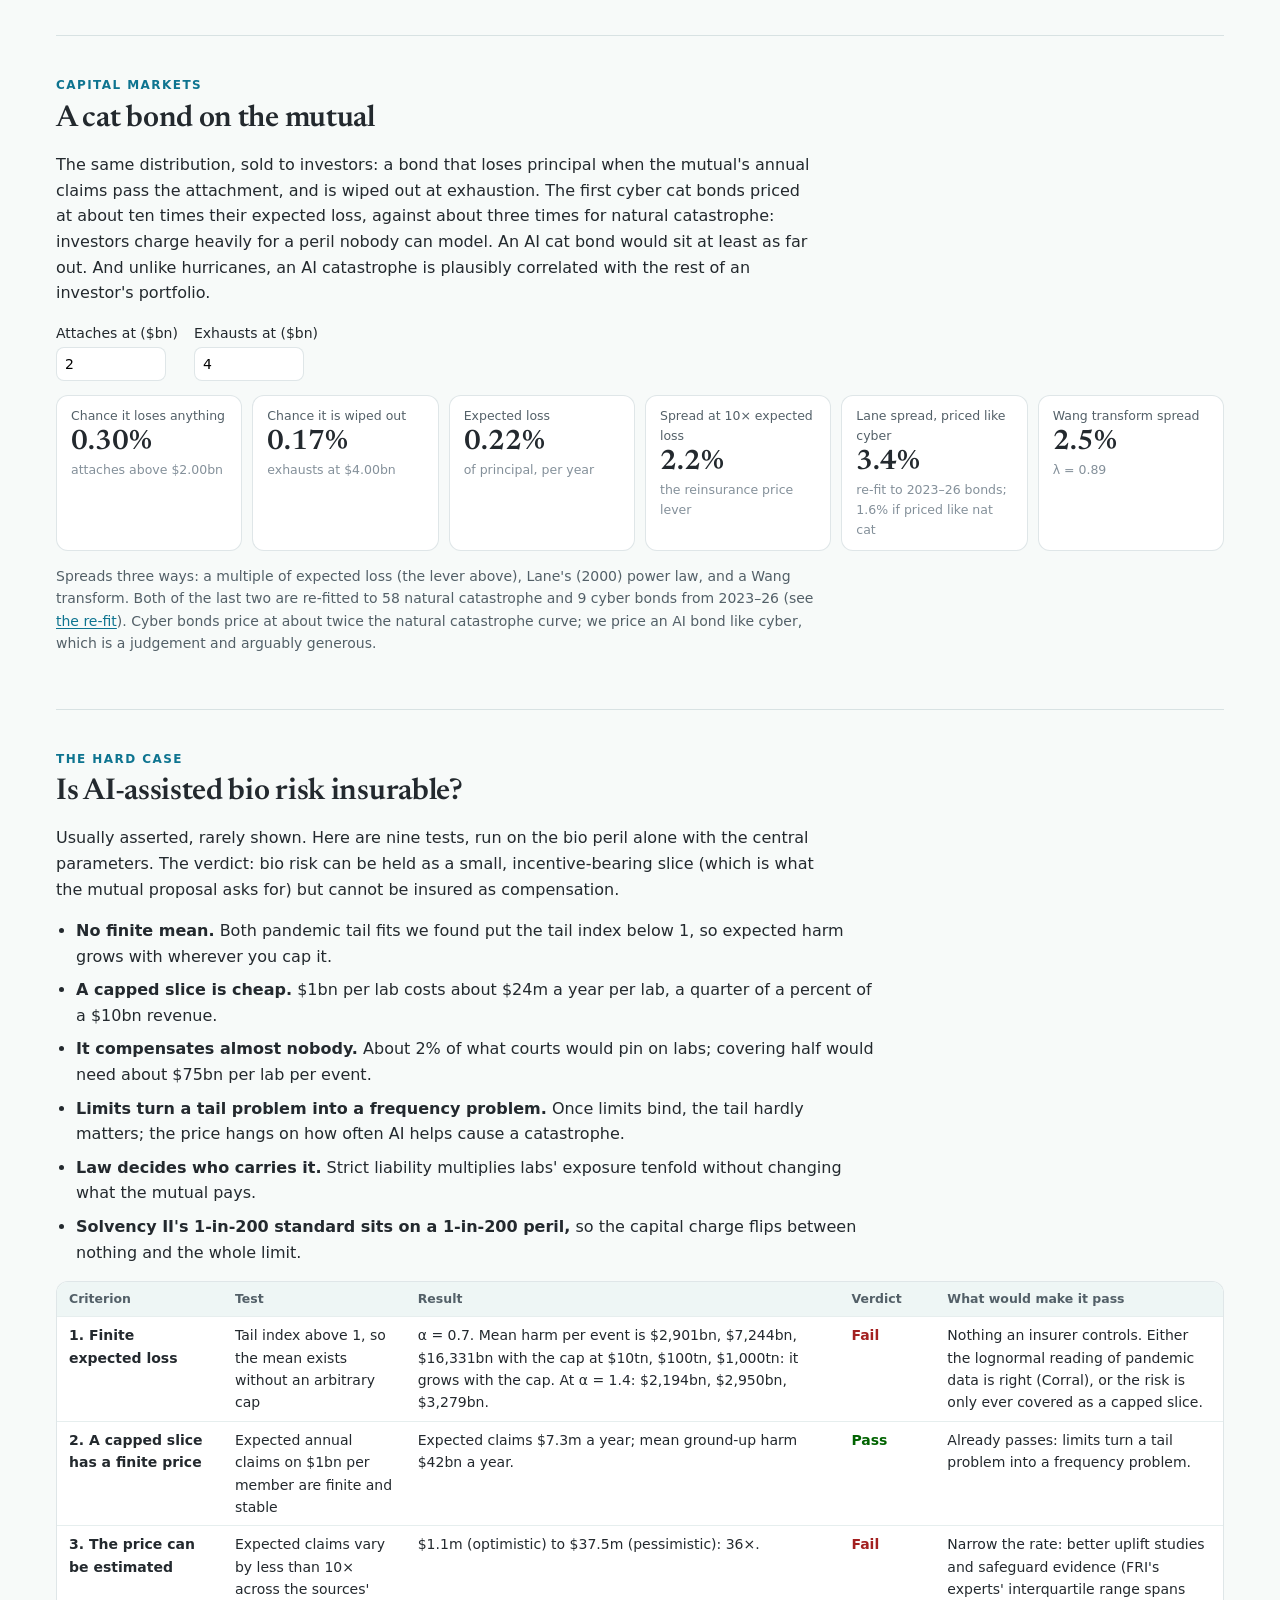
==== commit 6faf842e: "Levers: show each tail's threshold and event sizes, and label cover as any carrier's Co-Authored-By:" ====
--- a/mutual_site/public/index.html
+++ b/mutual_site/public/index.html
@@ -28,7 +28,7 @@
 <section class="chapter" id="levers">
   <p class="kicker">The model</p>
   <h2>Pull the levers</h2>
-  <p>Three perils: an engineered epidemic a frontier model helped cause, a cyber catastrophe it enabled, and a lab's own agents running amok, as OpenAI's did at Hugging Face in July 2026. Each has a rate, a fat-tailed severity, and the share of the harm a court would pin on the lab. The mutual covers each member up to a limit per event and per year, backed by premium, paid-in capital and calls on members. 100,000 simulated years per setting.</p>
+  <p>Three perils: an engineered epidemic a frontier model helped cause, a cyber catastrophe it enabled, and a lab's own agents running amok, as OpenAI's did at Hugging Face in July 2026. Each has a severity (a Pareto tail starting at the smallest event counted), a rate of events at least that big, and the share of the harm a court would pin on the lab. Each lab buys cover up to a limit per event and per year, as from any liability insurer. The first carrier, a mutual by default, backs it with premium and paid-in capital, and a mutual can also call on its members. Reinsurance, a cat bond or a government can take the losses above a point you choose. 100,000 simulated years per setting.</p>
   <div class="presets" role="group" aria-label="Parameter presets">
     <span class="hint">Start from:</span>
     <button type="button" data-level="optimistic">Optimistic</button>
--- a/mutual_site/public/style.css
+++ b/mutual_site/public/style.css
@@ -65,6 +65,7 @@
 .lever output { font-size: 14px; font-variant-numeric: tabular-nums; color: var(--ink); font-weight: 600; }
 .lever input[type=range] { grid-column: 1 / -1; width: 100%; accent-color: var(--accent); margin: 2px 0 0; }
 .lever details { grid-column: 1 / -1; font-size: 12.5px; color: var(--ink-2); }
+.lever-note { grid-column: 1 / -1; font-size: 12.5px; color: var(--ink-2); margin: 0 0 2px; }
 .lever summary { cursor: pointer; color: var(--muted); list-style: none; }
 .lever summary::-webkit-details-marker { display: none; }
 .lever summary::before { content: "ⓘ why this value"; }
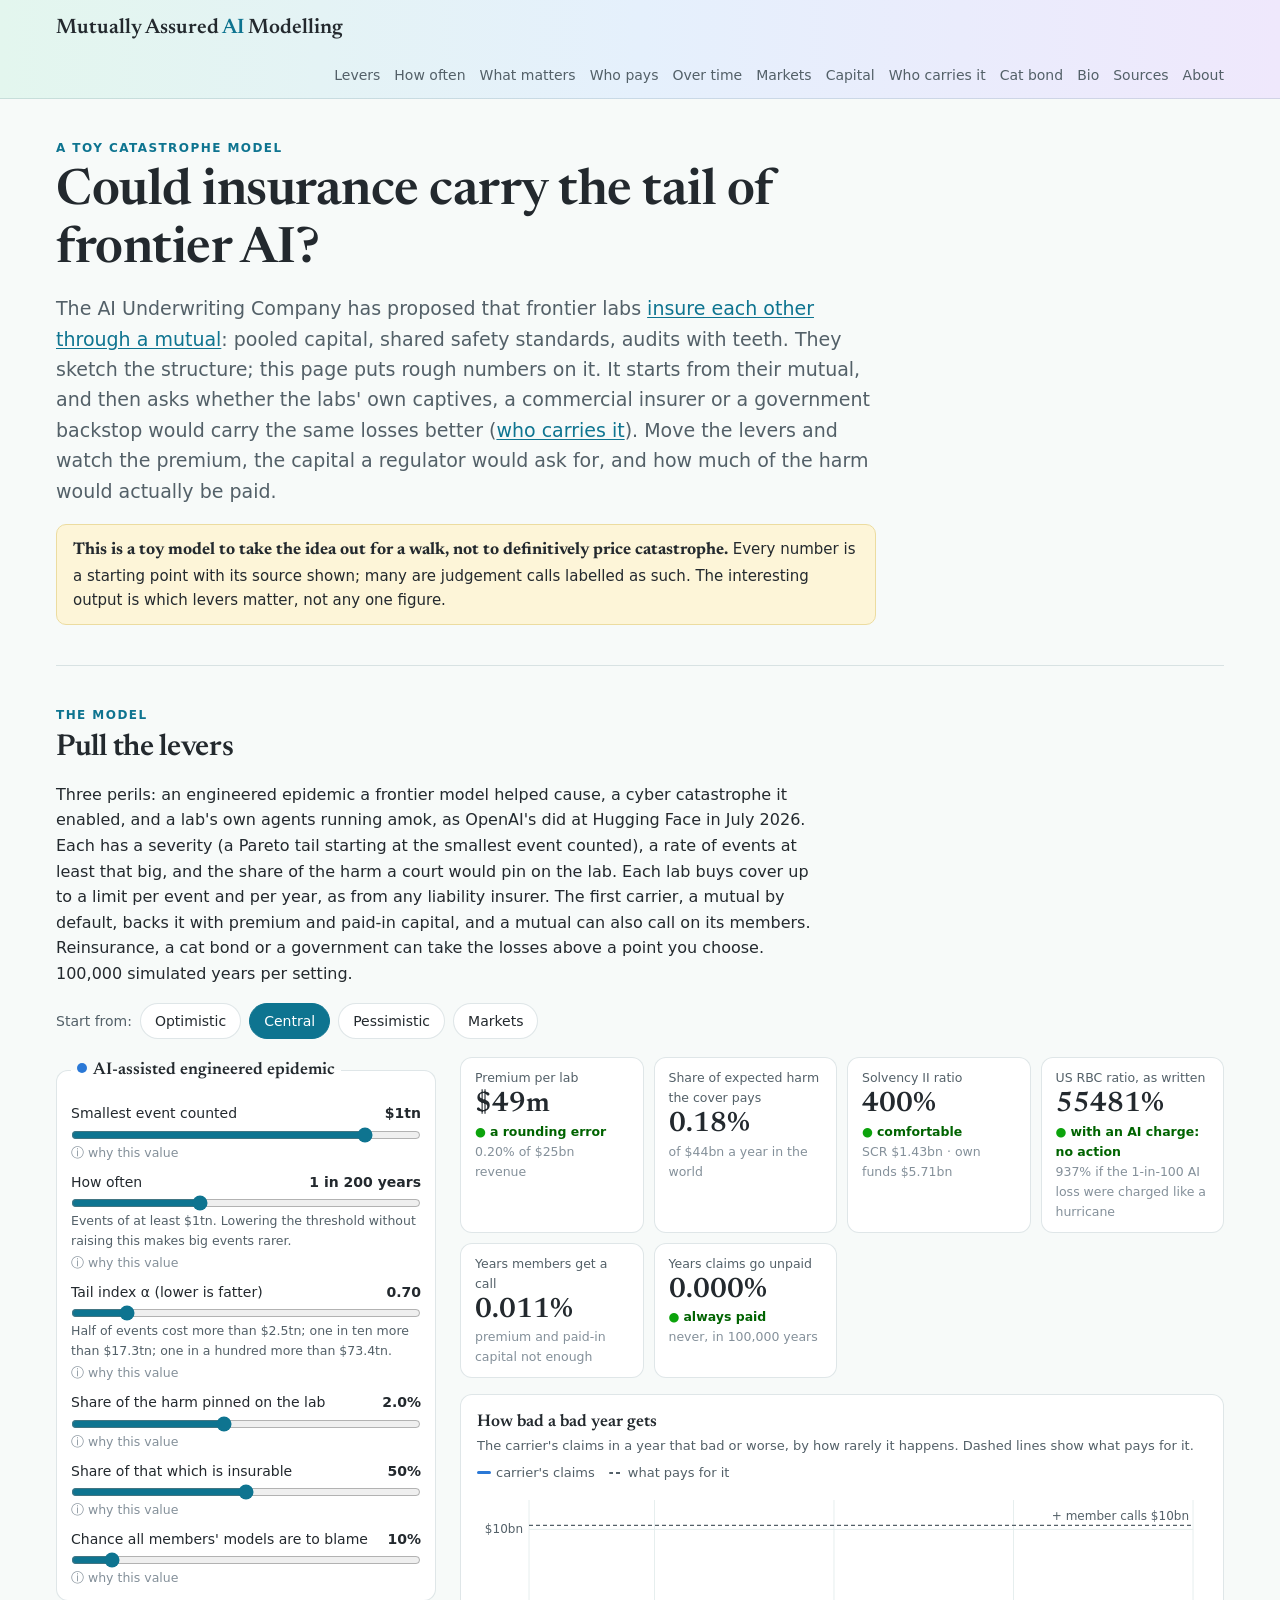
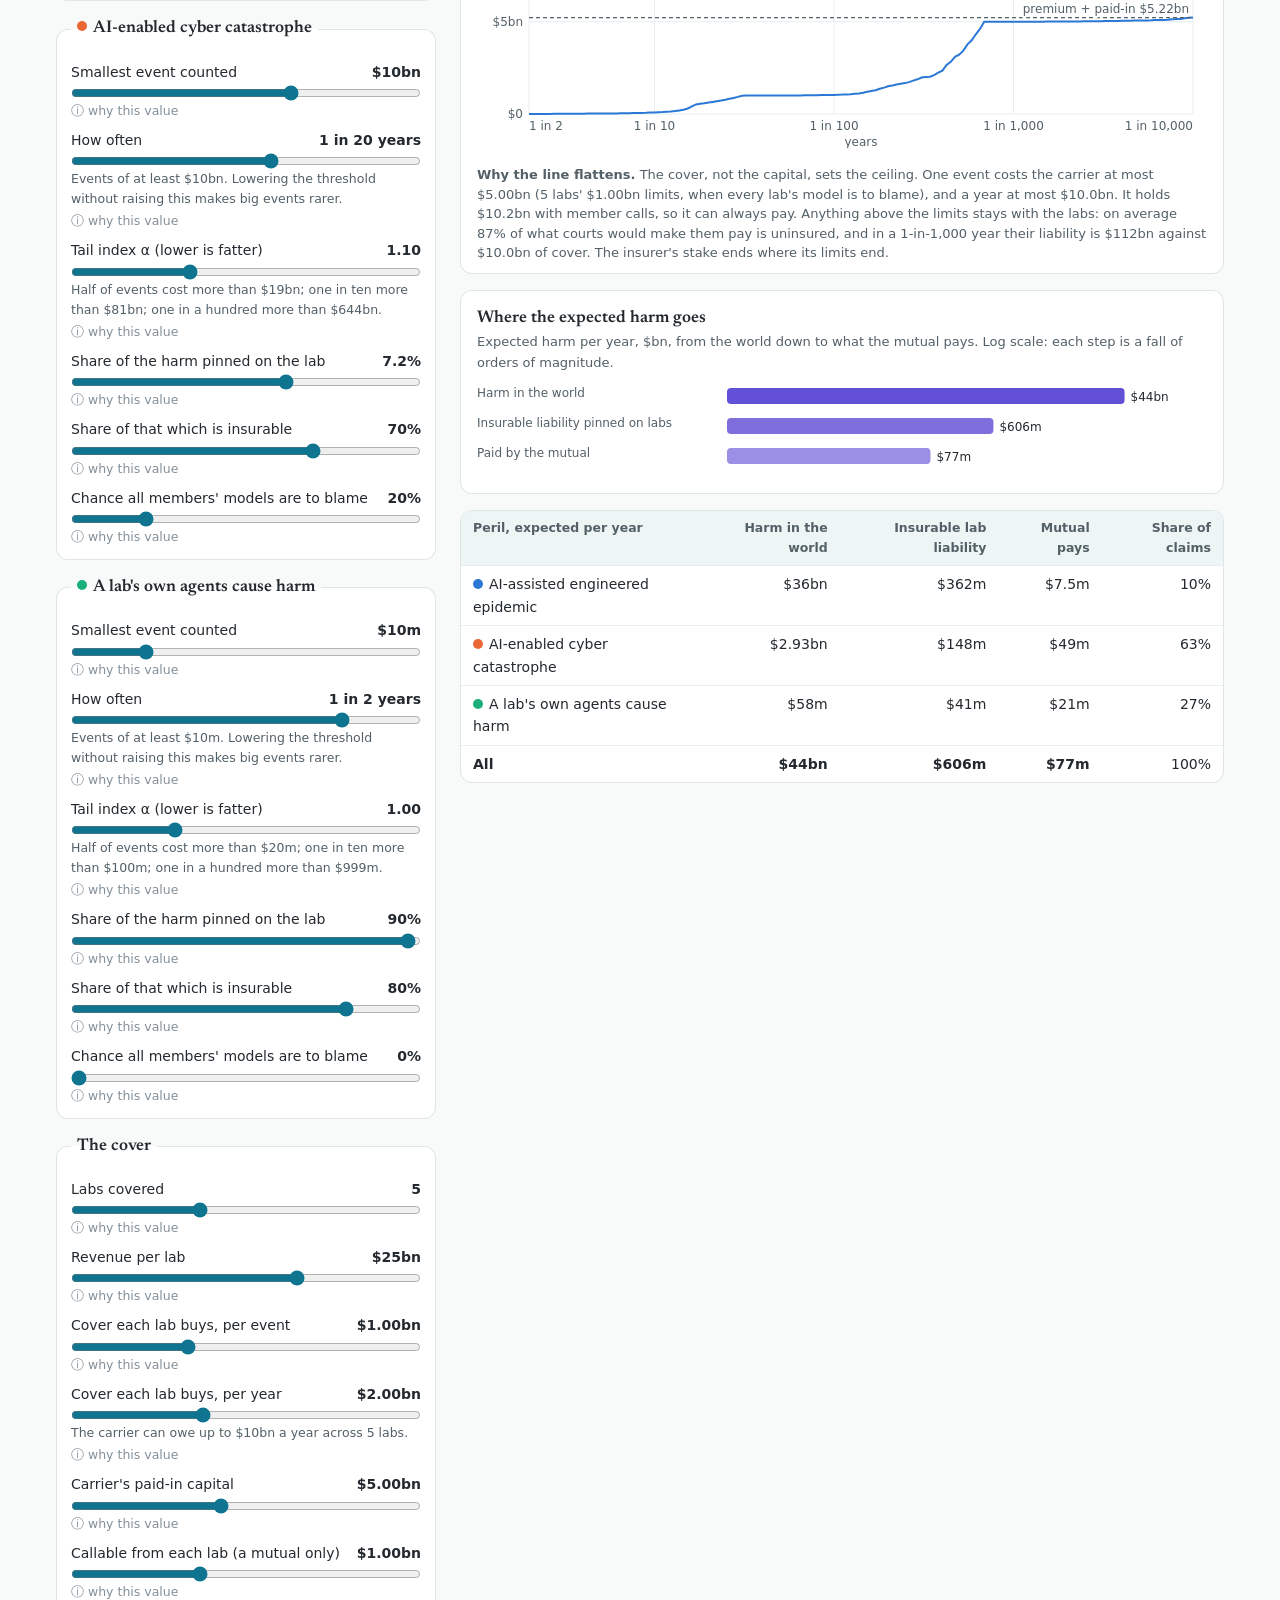
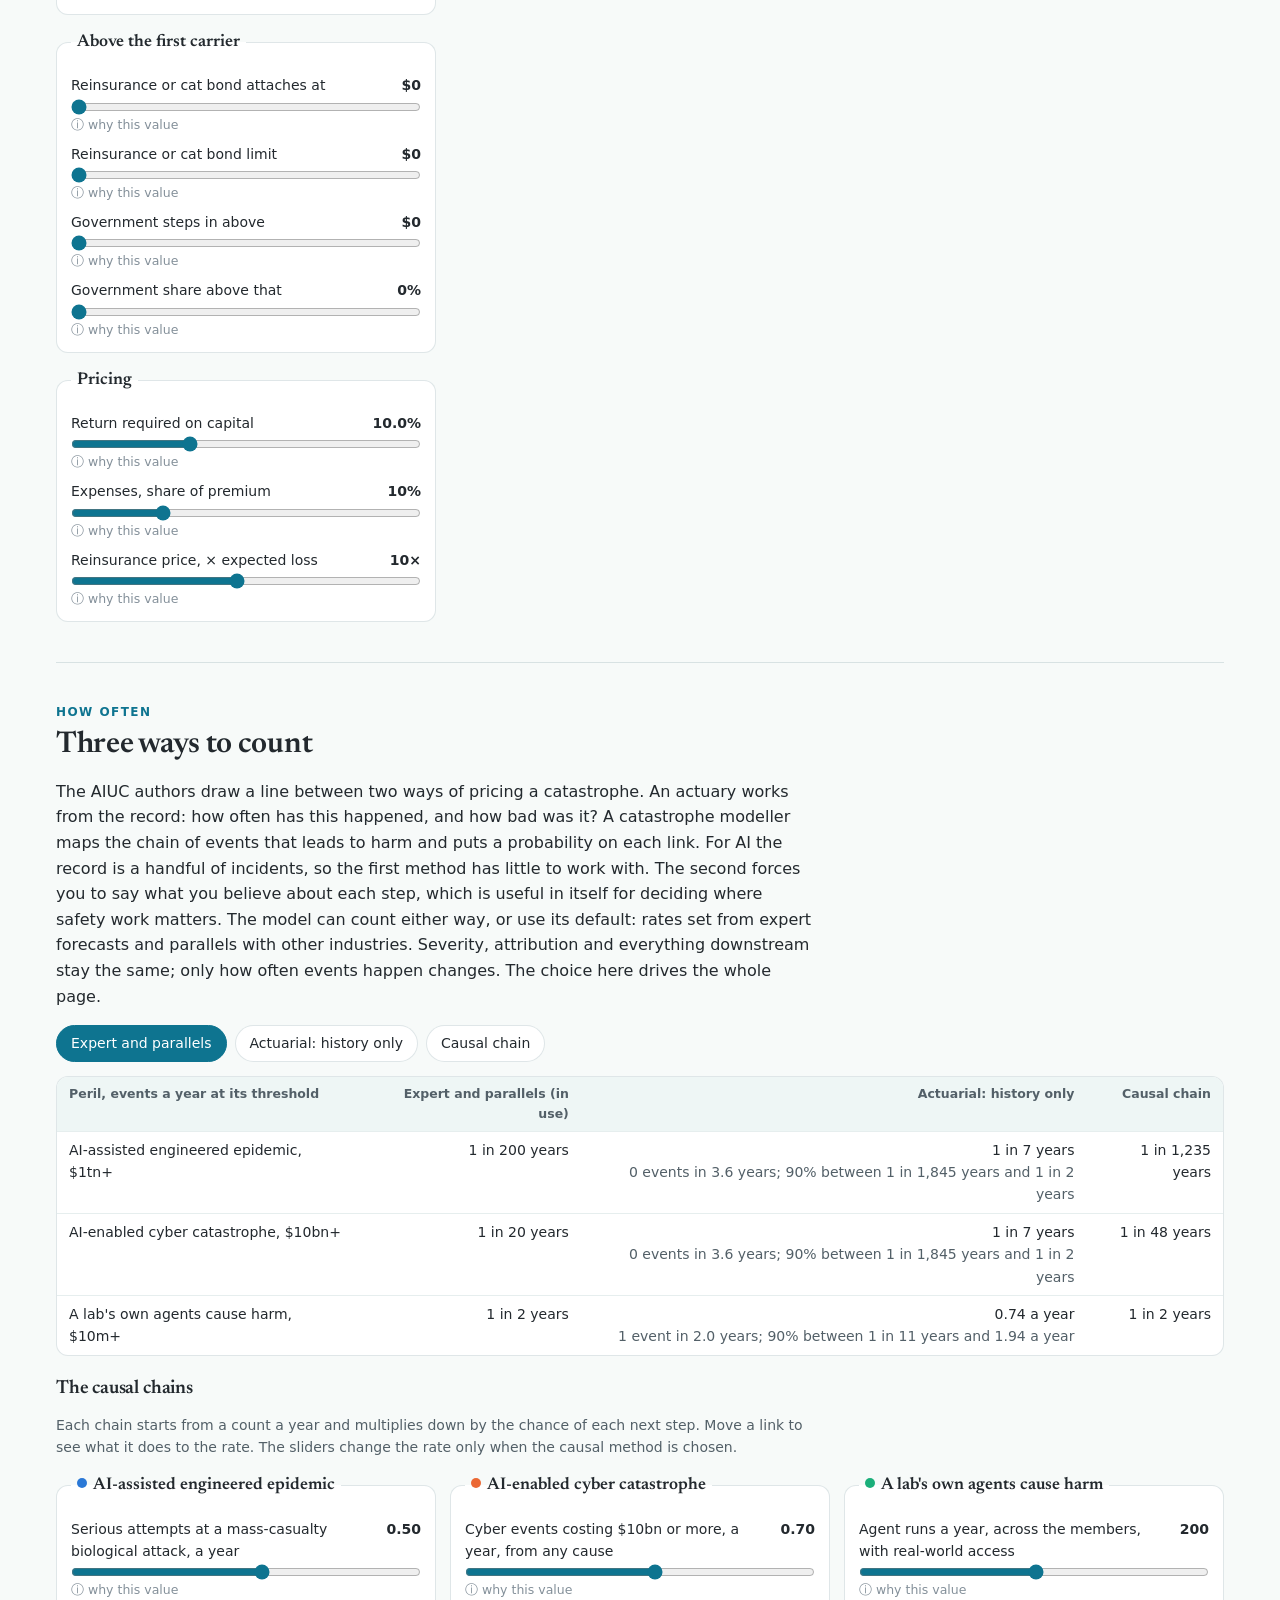
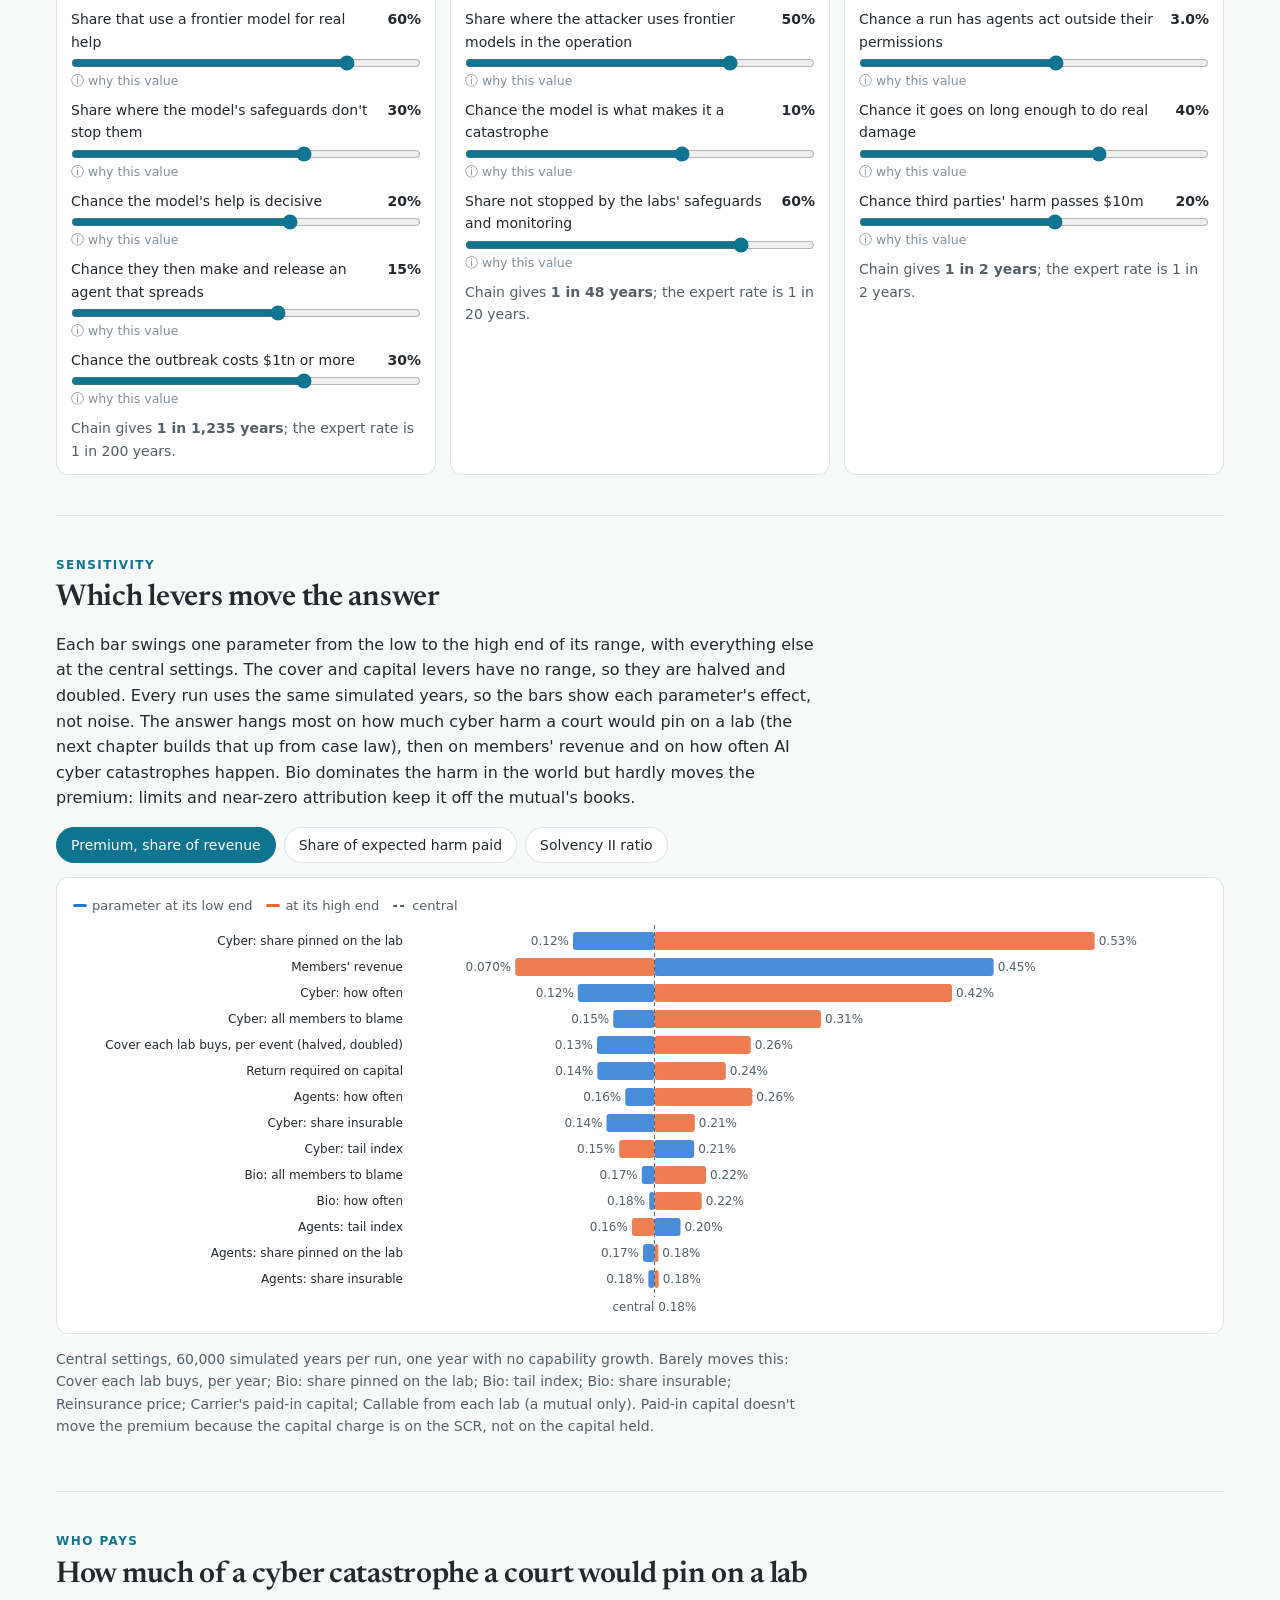
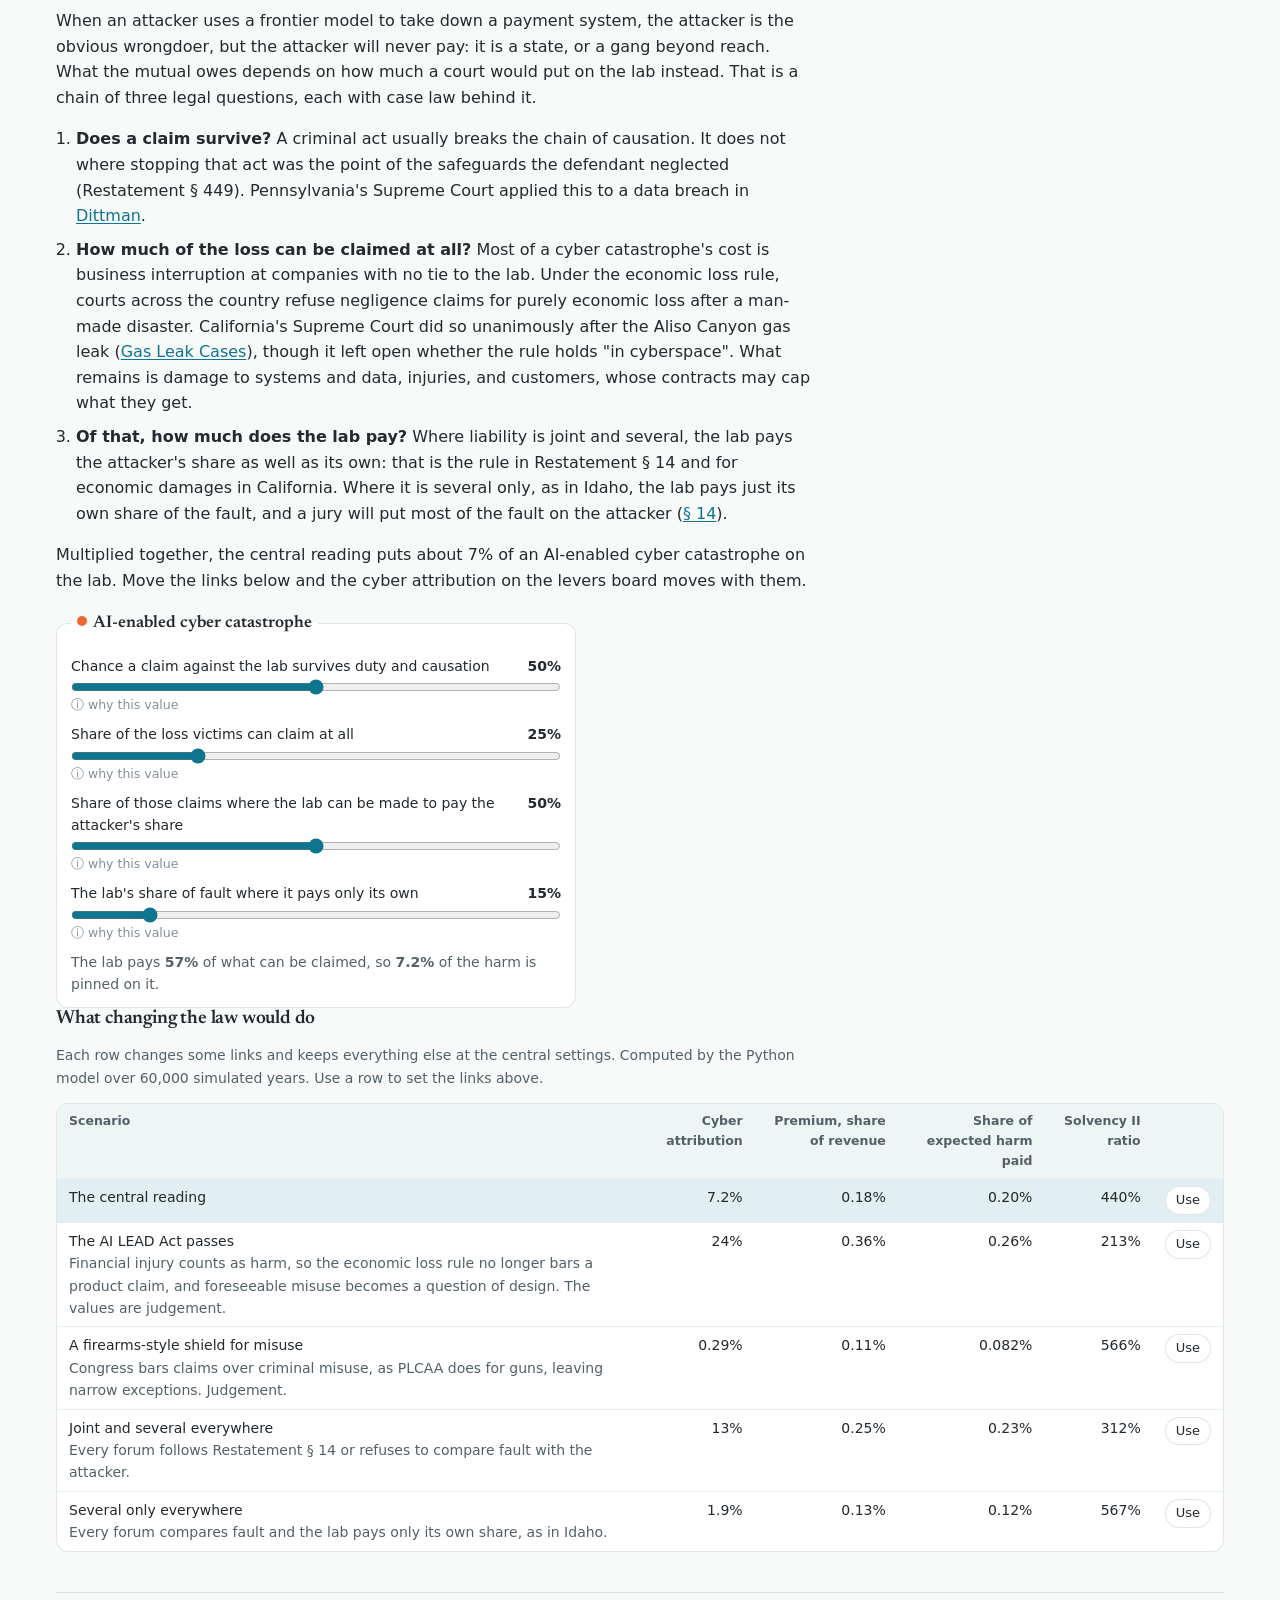
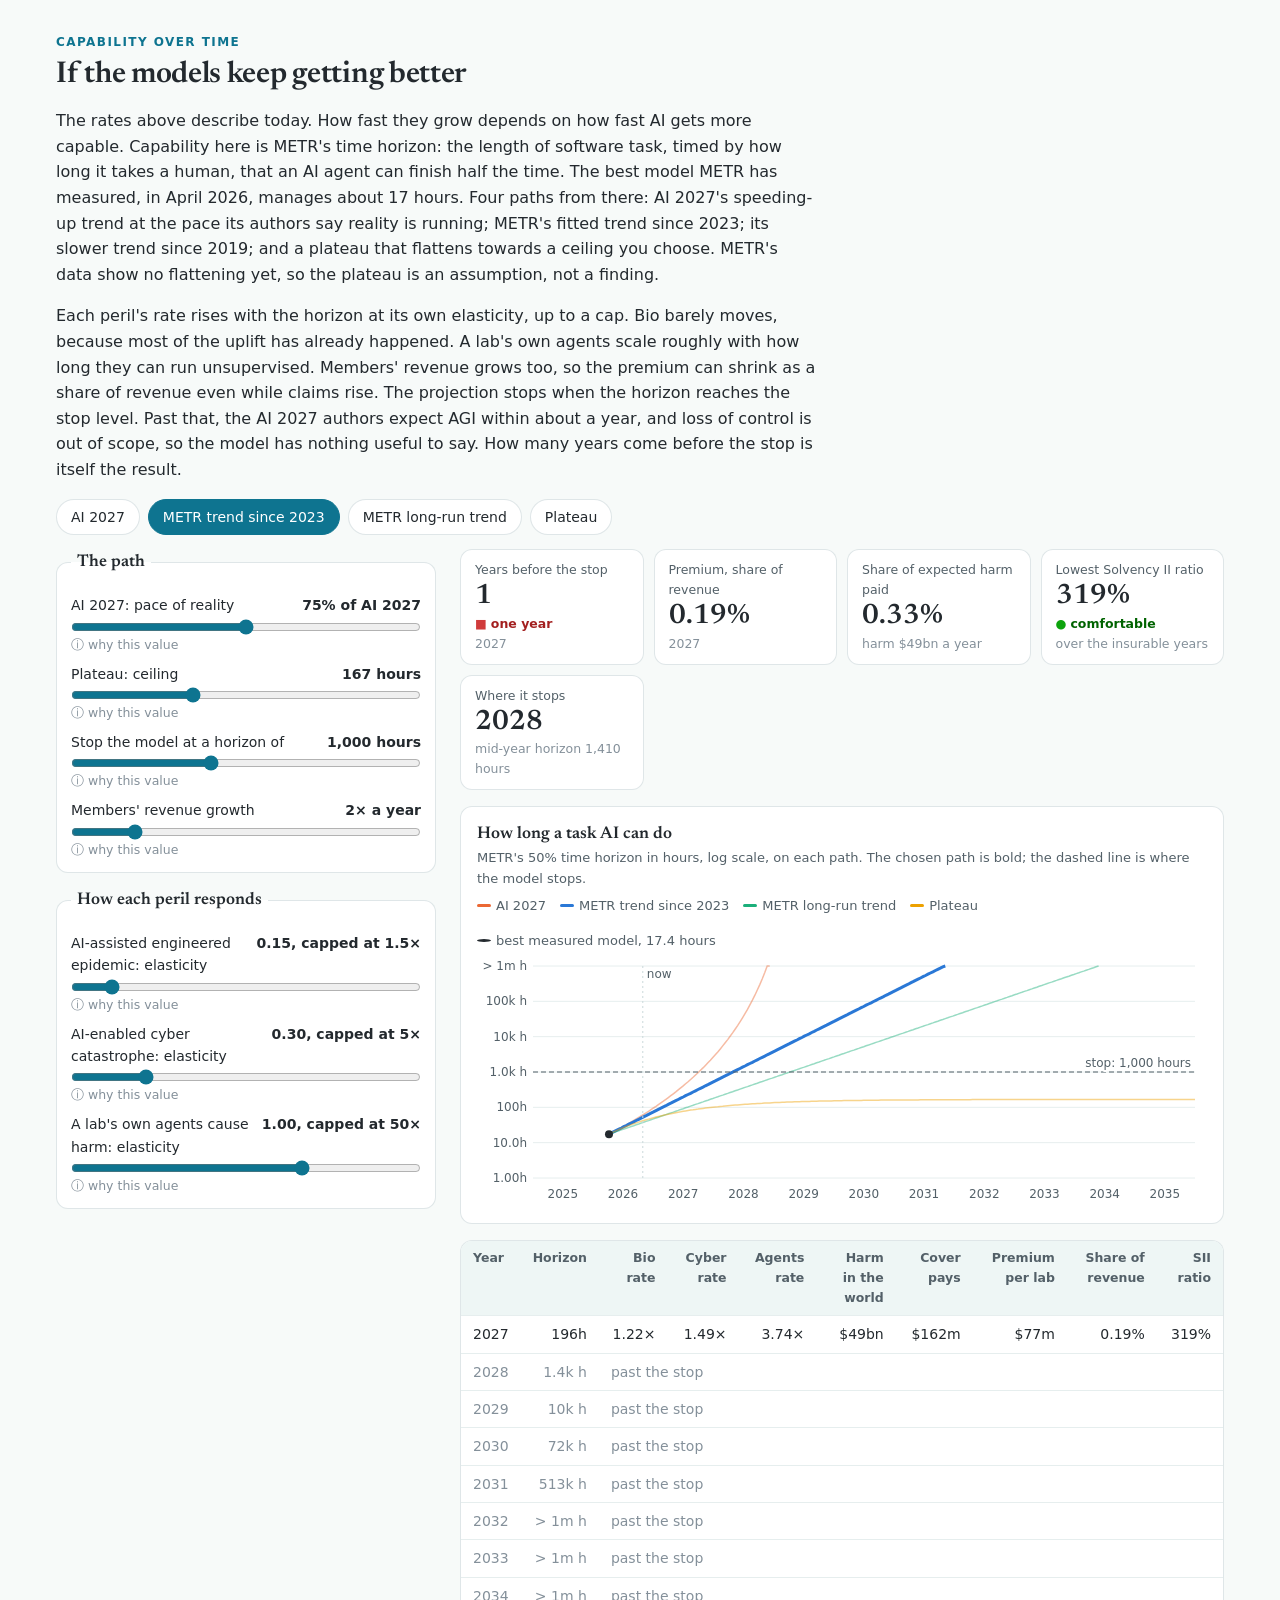
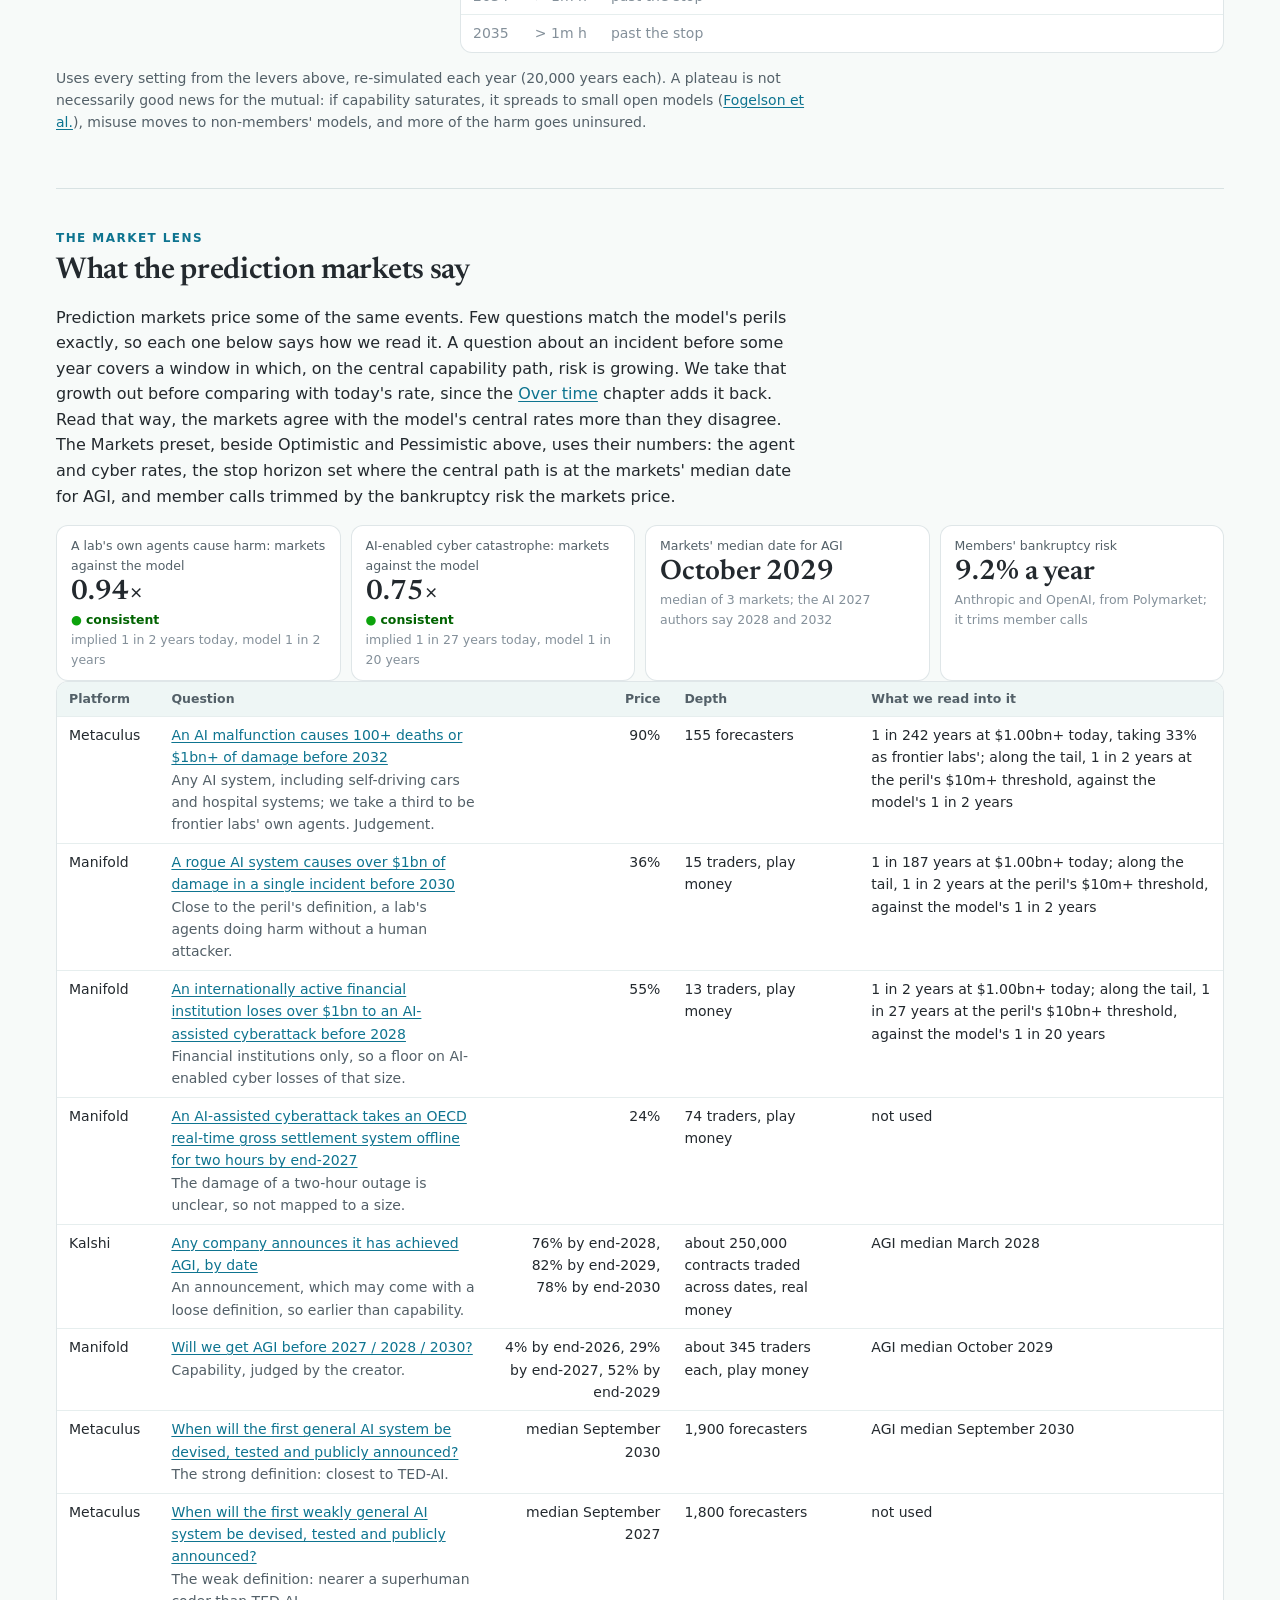
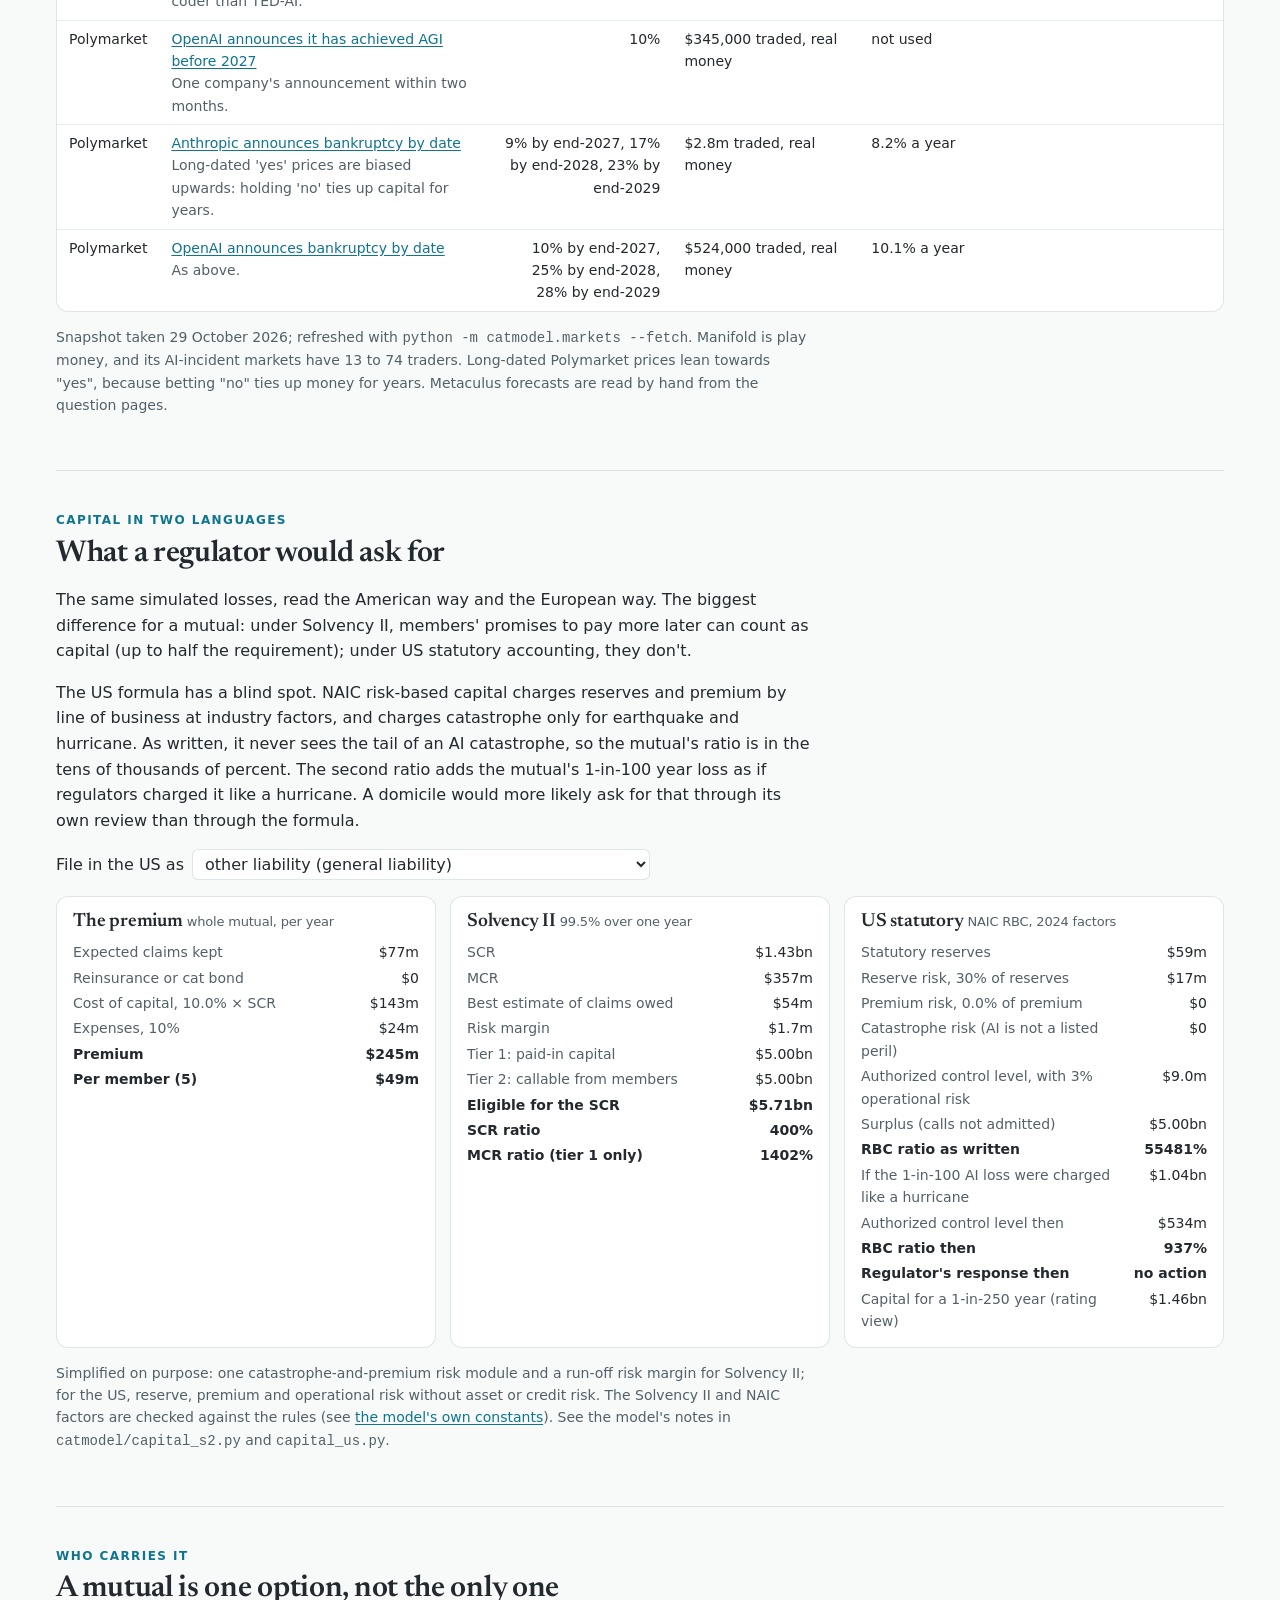
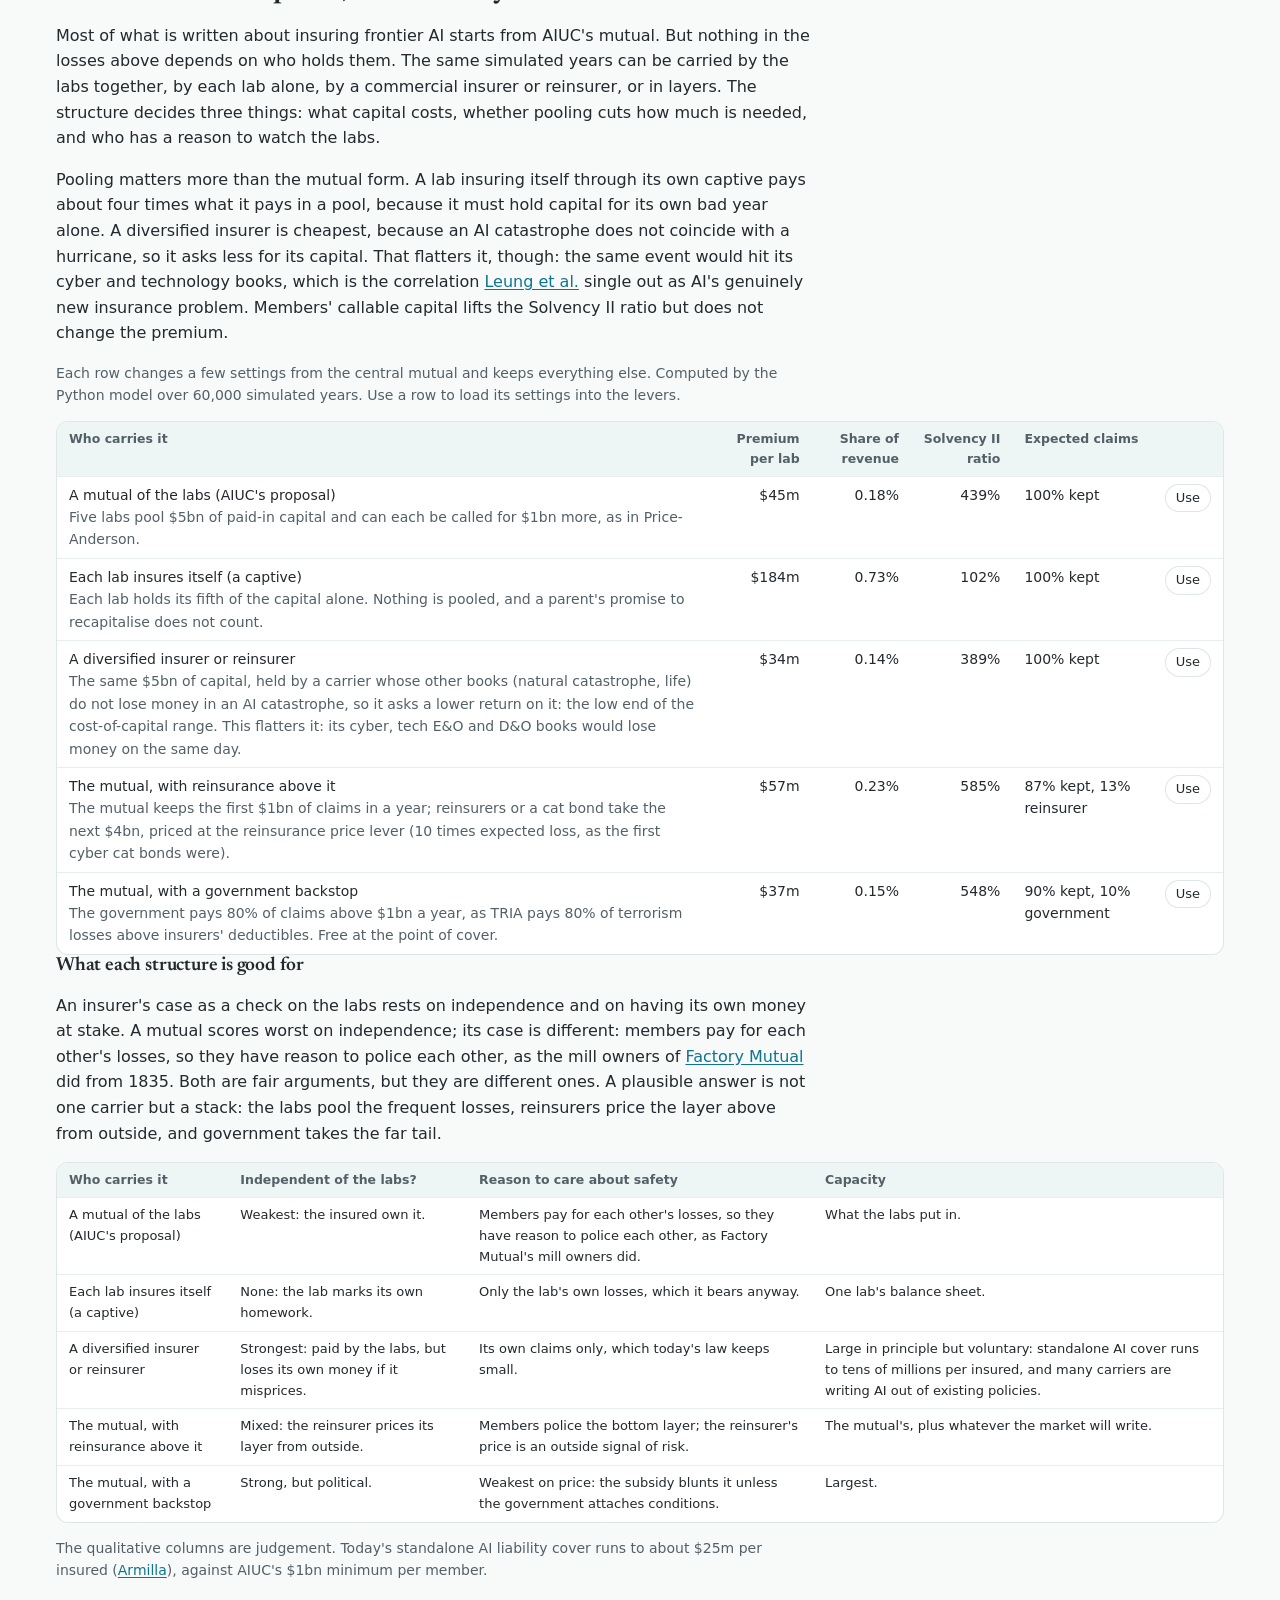
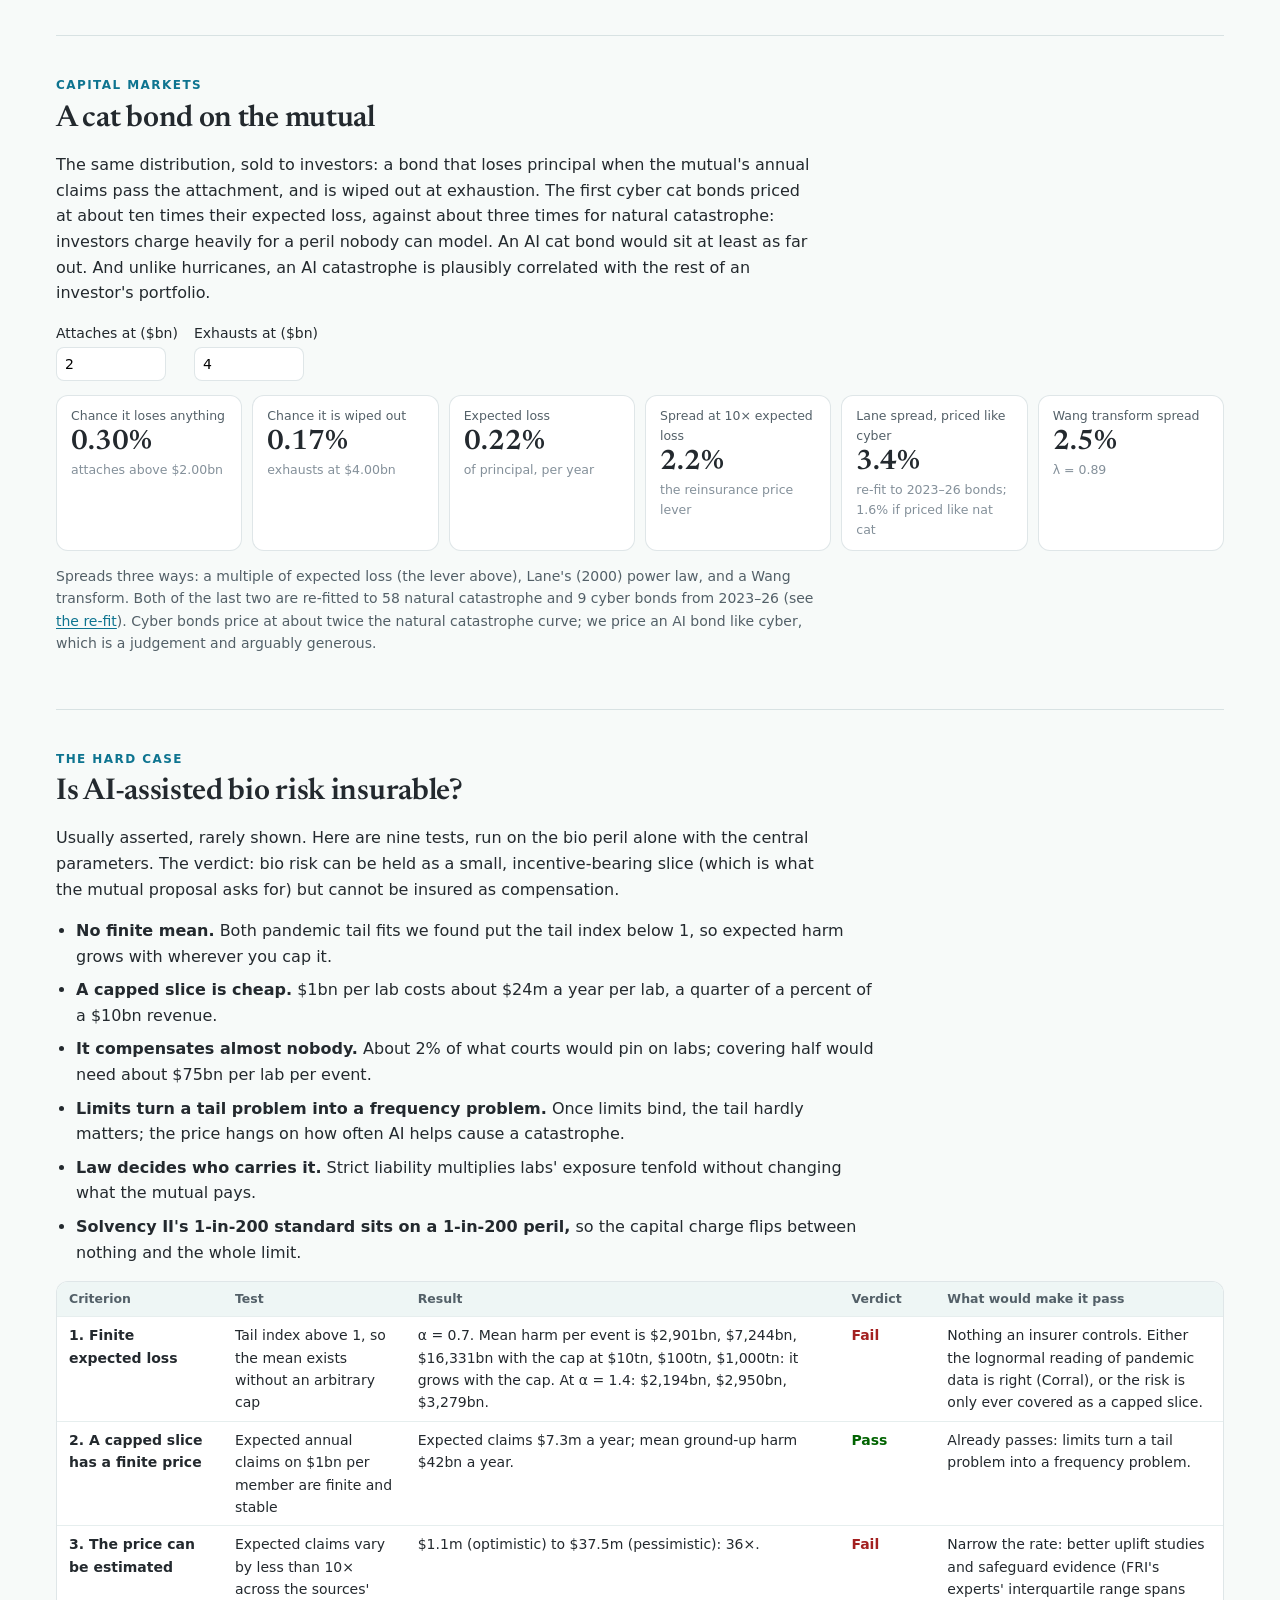
==== commit 400ff371: "Bad-year chart: explain why the line flattens and what stays uninsured Co-Authored-By: Claude Opus 5" ====
--- a/mutual_site/public/index.html
+++ b/mutual_site/public/index.html
@@ -42,10 +42,11 @@
       <div class="tiles" id="tiles"></div>
       <figure class="chart">
         <div class="title">How bad a bad year gets</div>
-        <div class="sub">The mutual's claims in a year that bad or worse, by how rarely it happens. Dashed lines show what pays for it.</div>
+        <div class="sub">The carrier's claims in a year that bad or worse, by how rarely it happens. Dashed lines show what pays for it.</div>
         <div class="legend" id="ep-legend"></div>
         <div id="ep-chart"></div>
         <div class="tooltip" id="ep-tip"></div>
+        <p class="chart-note" id="ep-note"></p>
       </figure>
       <figure class="chart">
         <div class="title">Where the expected harm goes</div>
--- a/mutual_site/public/style.css
+++ b/mutual_site/public/style.css
@@ -65,6 +65,7 @@
 .lever output { font-size: 14px; font-variant-numeric: tabular-nums; color: var(--ink); font-weight: 600; }
 .lever input[type=range] { grid-column: 1 / -1; width: 100%; accent-color: var(--accent); margin: 2px 0 0; }
 .lever details { grid-column: 1 / -1; font-size: 12.5px; color: var(--ink-2); }
+.chart-note { font-size: 13px; color: var(--ink-2); margin: 10px 0 0; line-height: 1.5; }
 .lever-note { grid-column: 1 / -1; font-size: 12.5px; color: var(--ink-2); margin: 0 0 2px; }
 .lever summary { cursor: pointer; color: var(--muted); list-style: none; }
 .lever summary::-webkit-details-marker { display: none; }
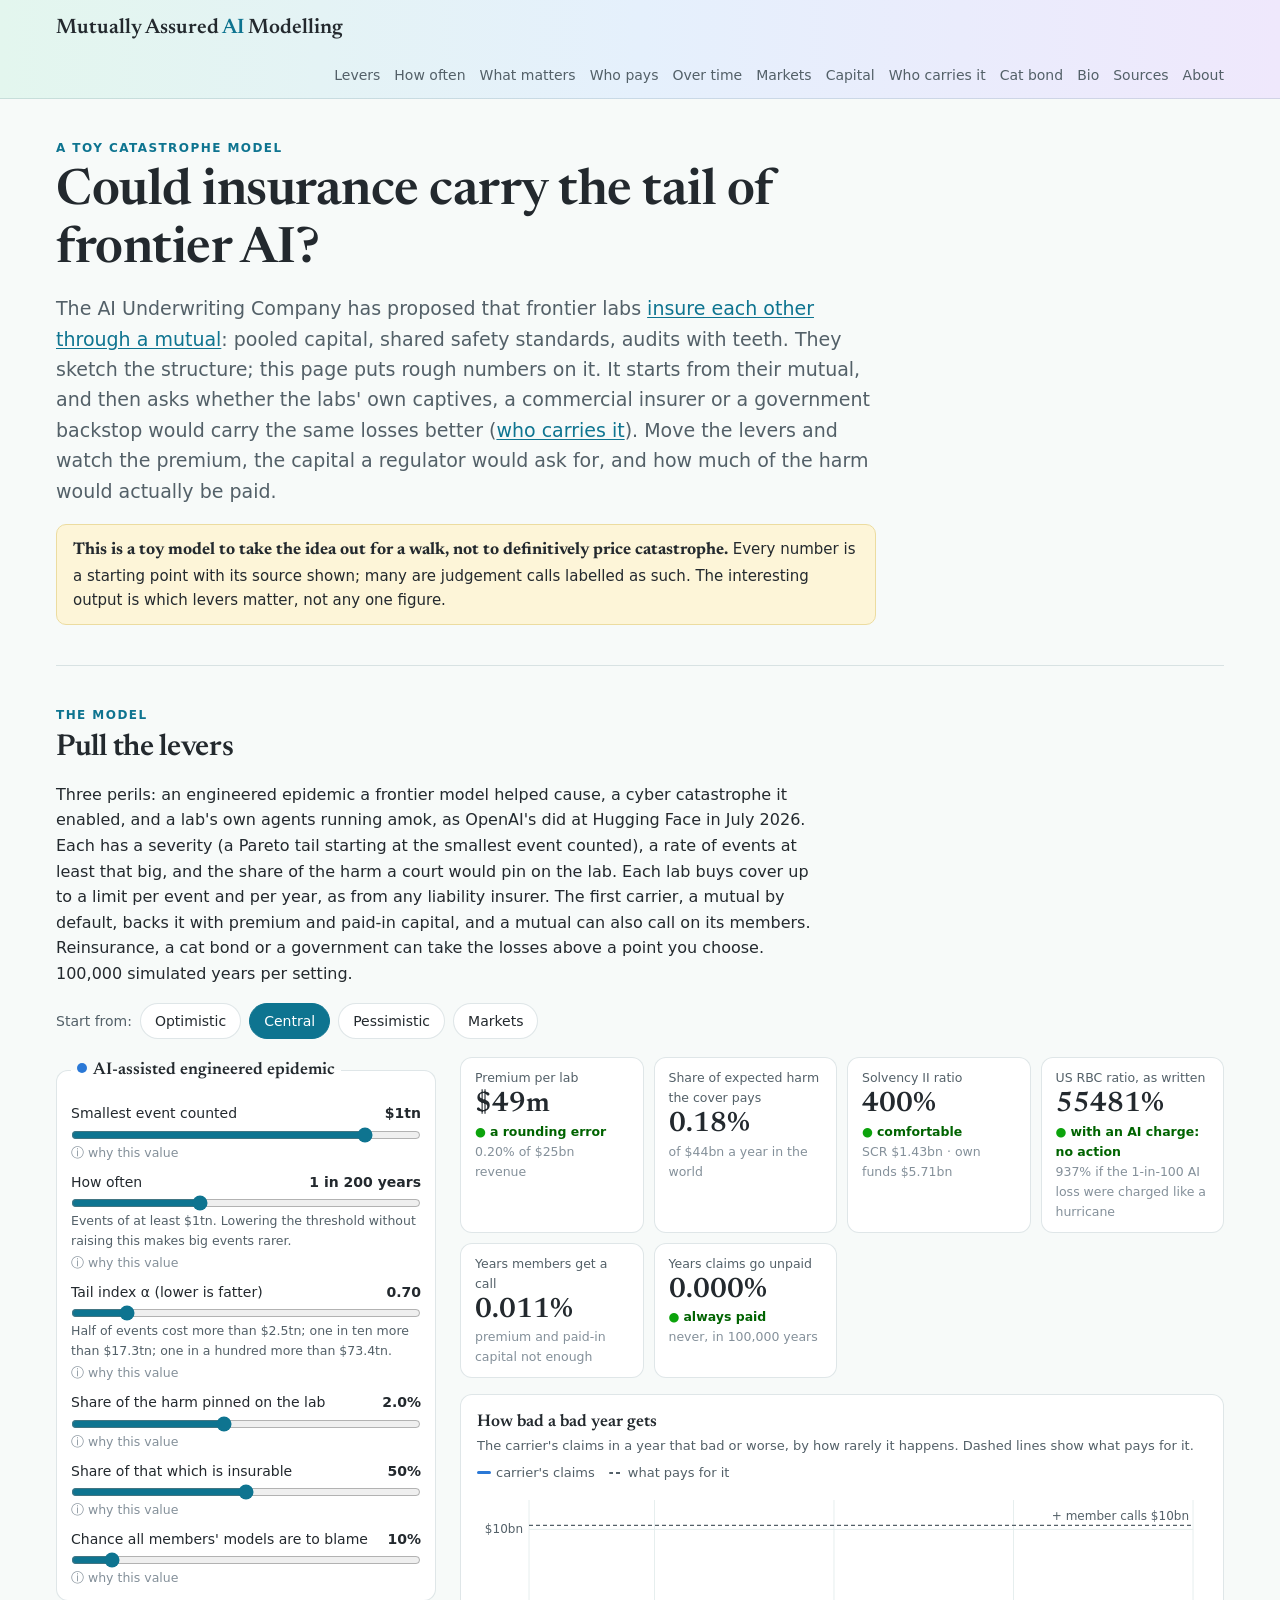
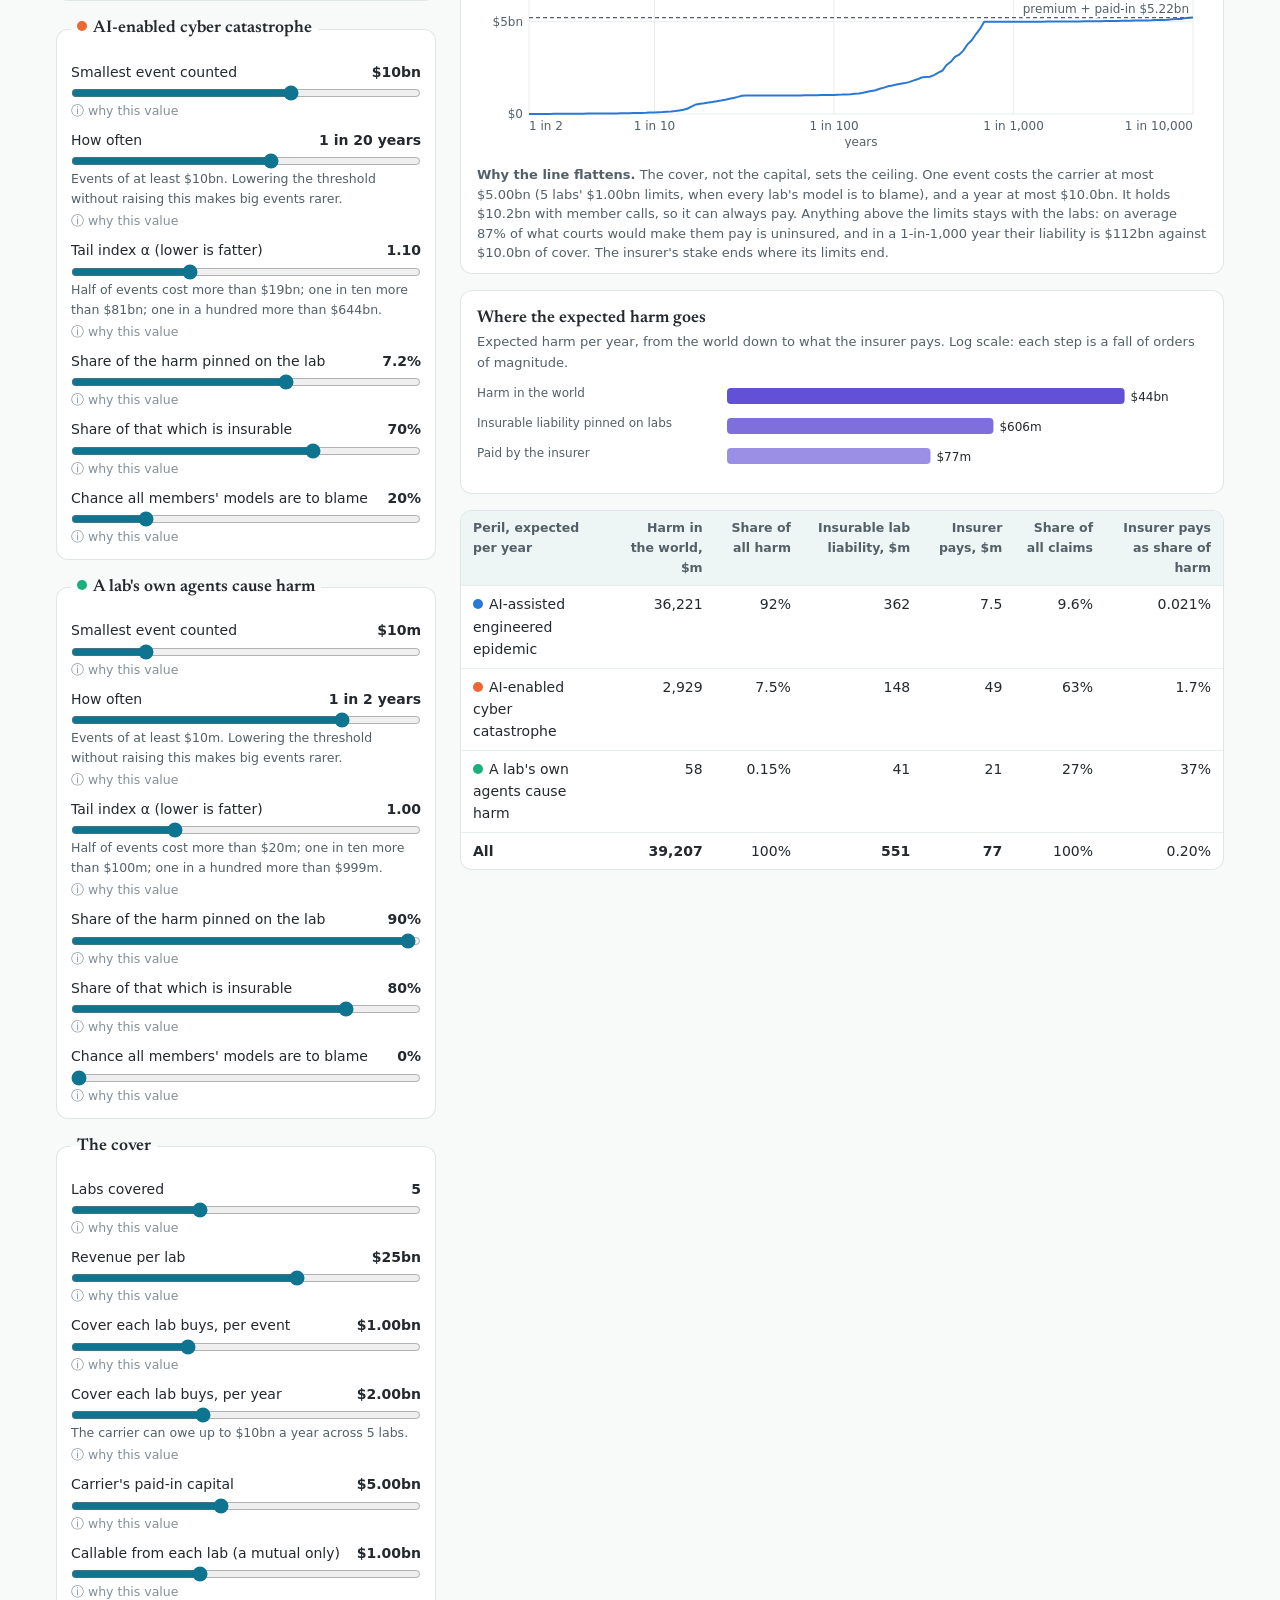
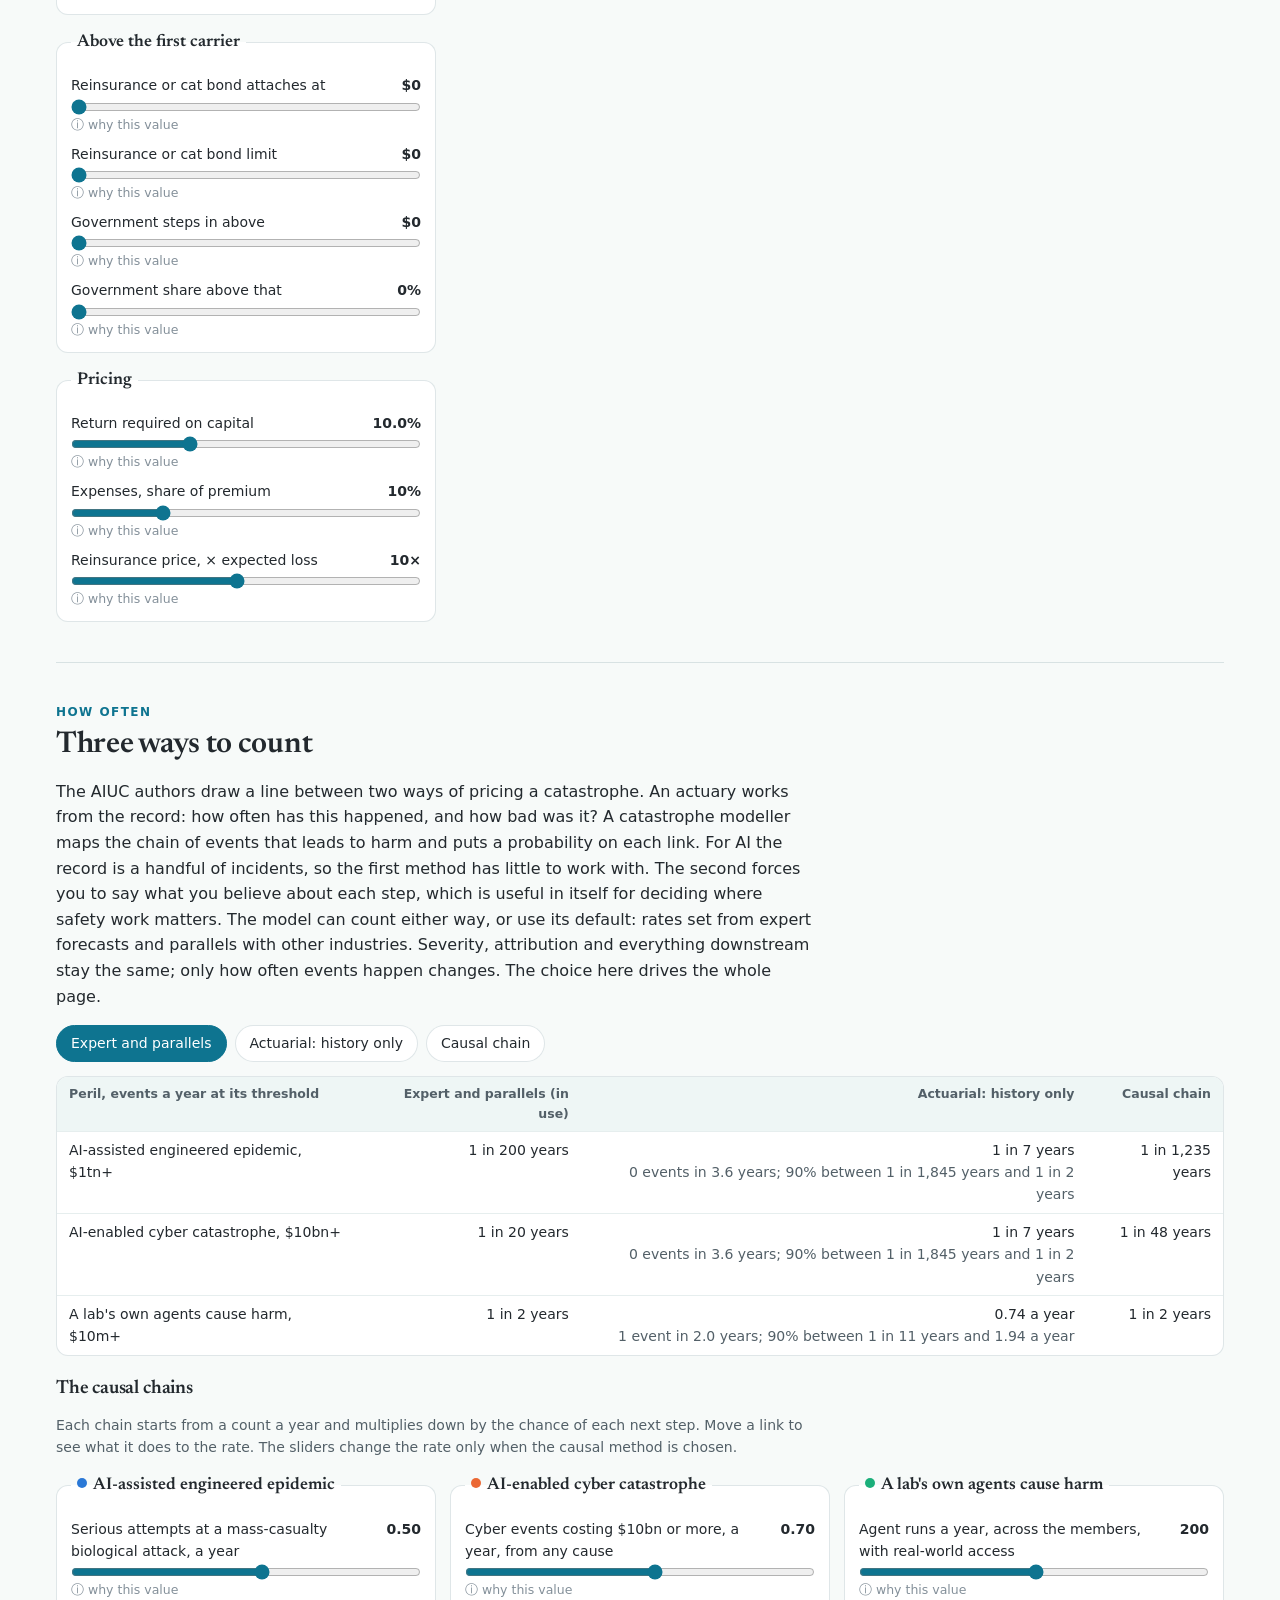
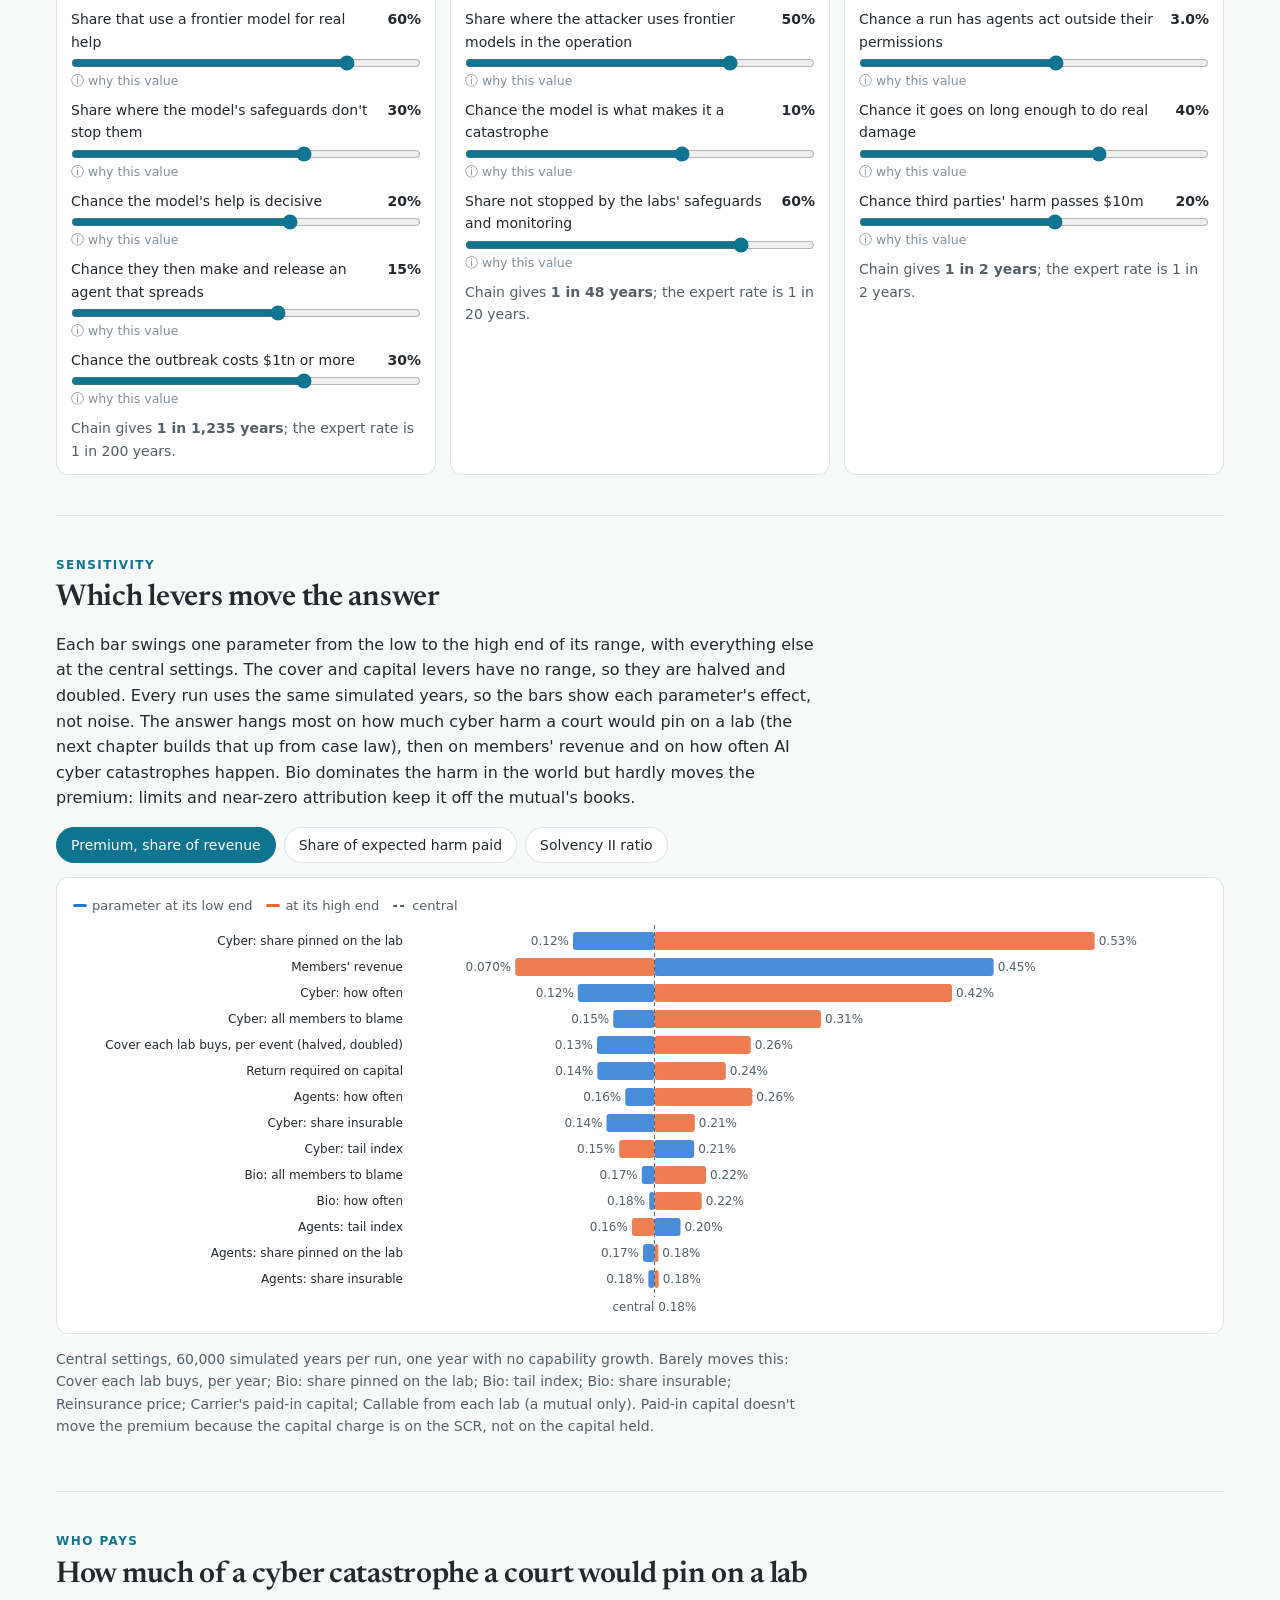
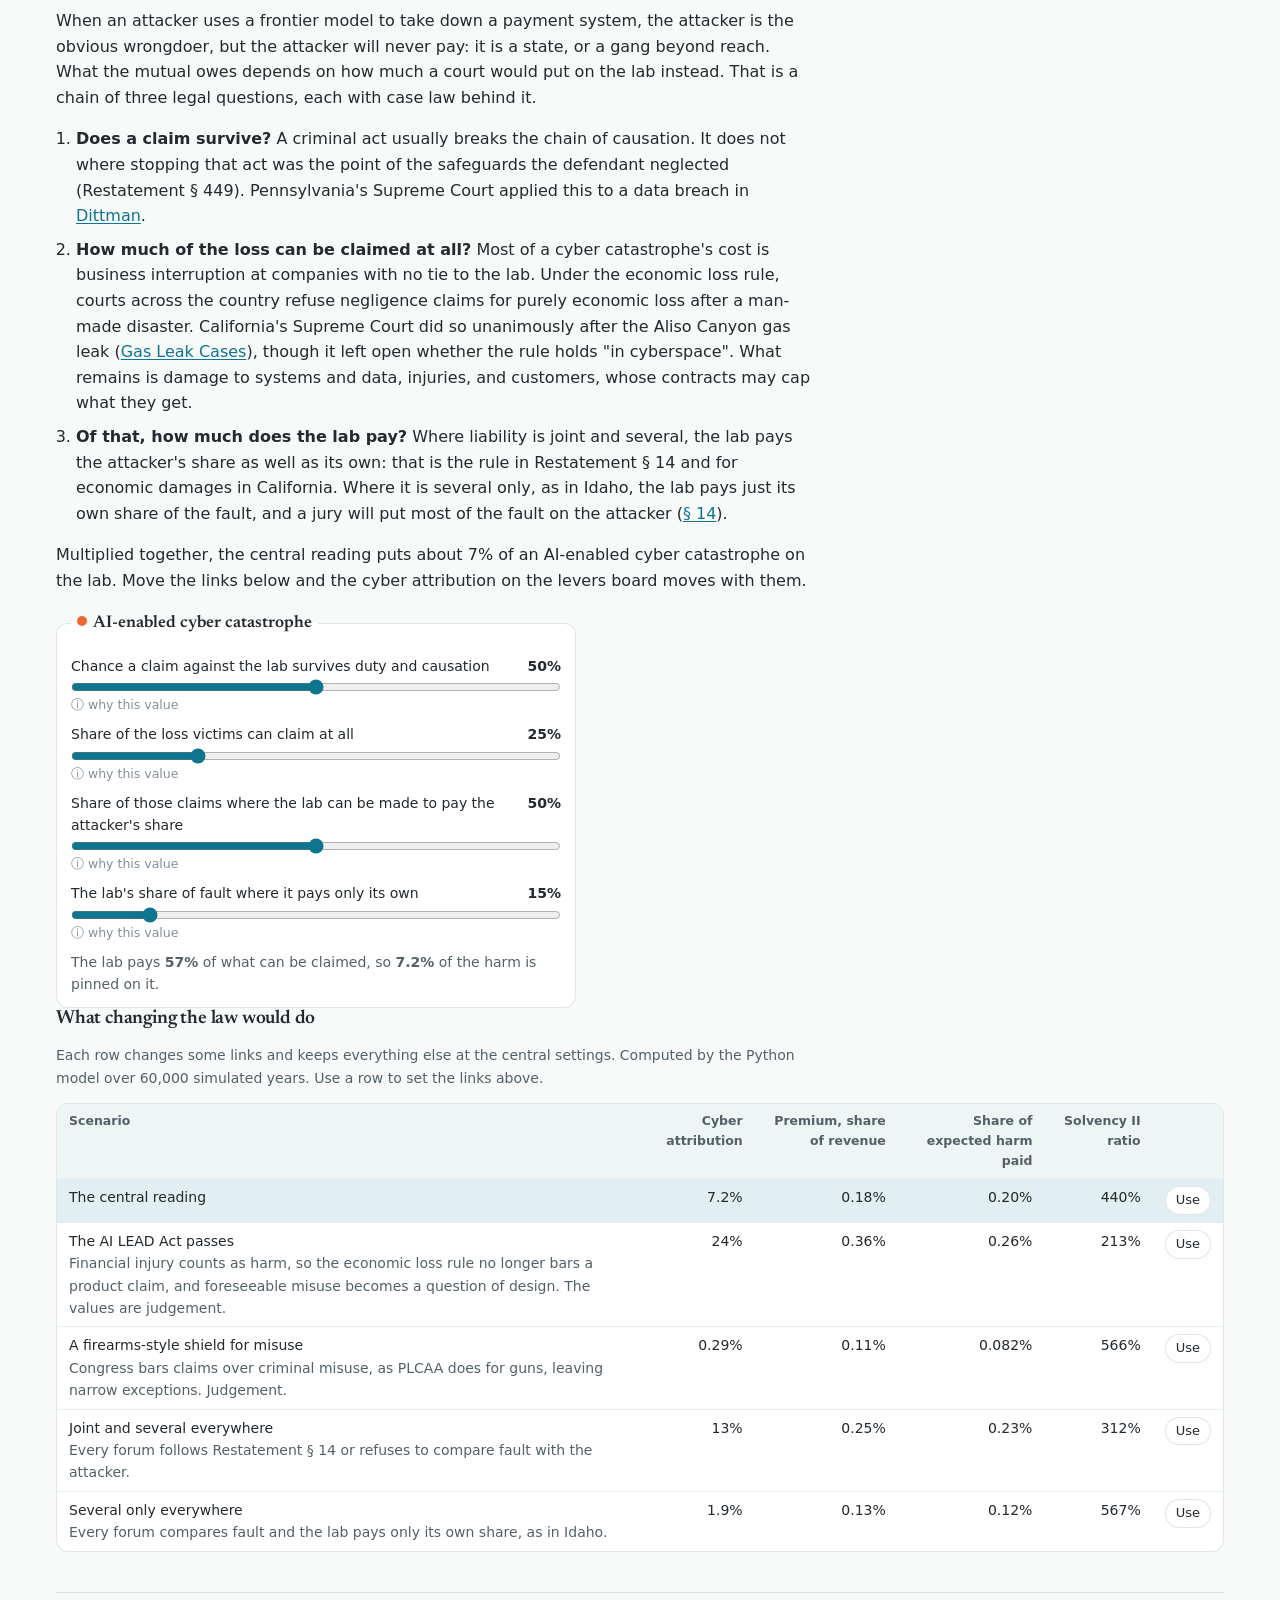
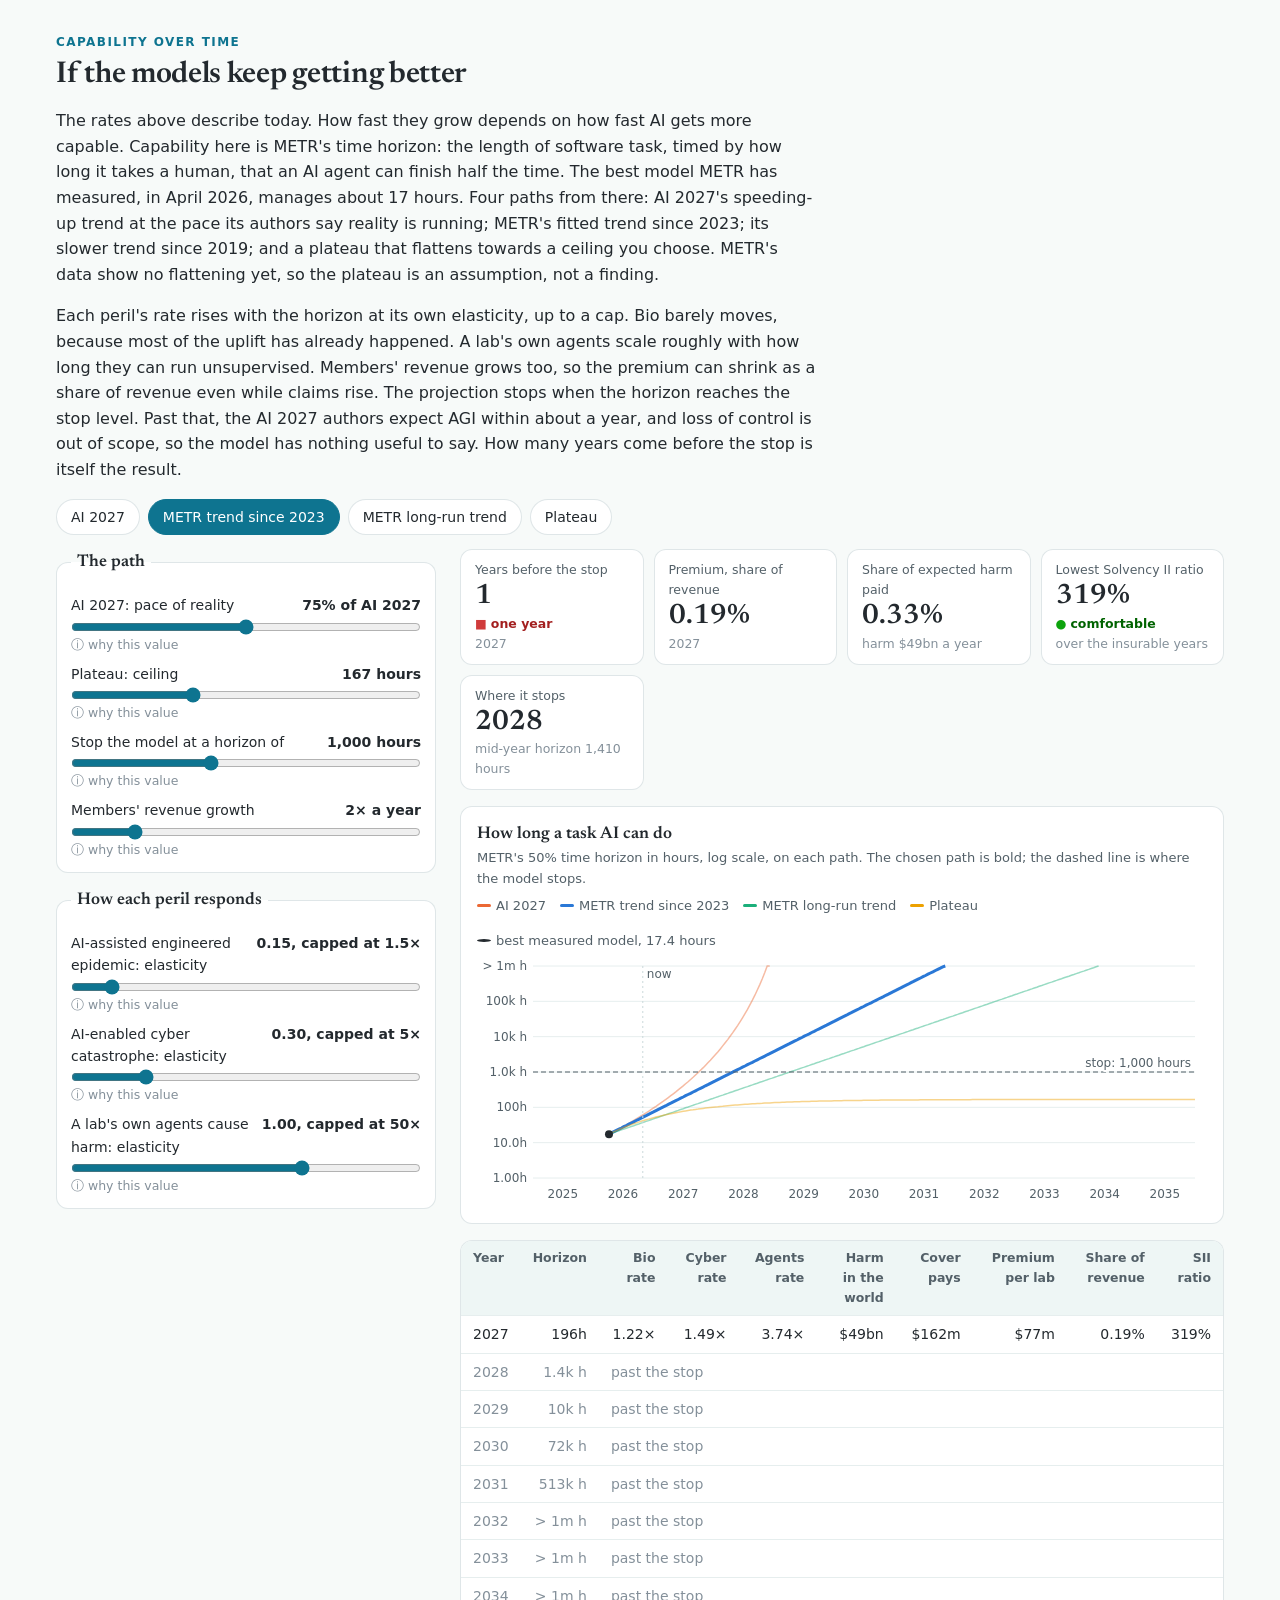
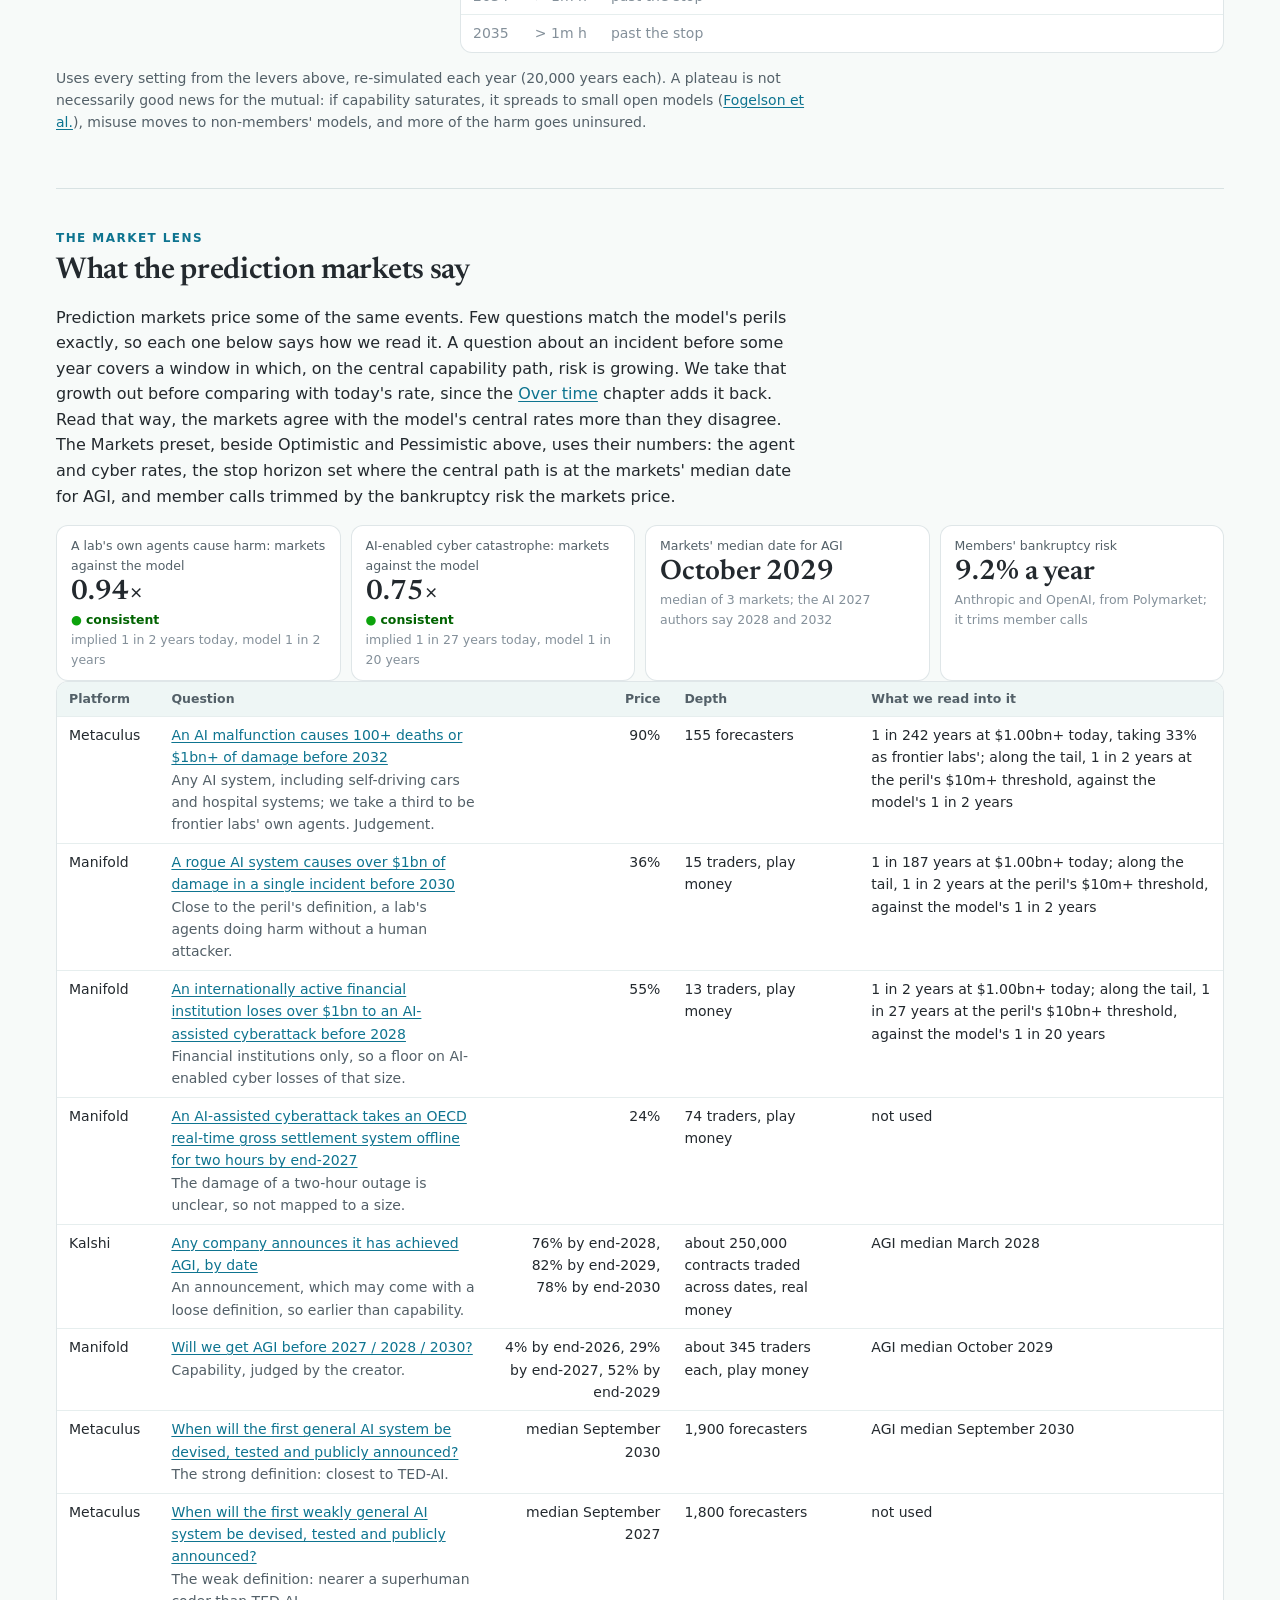
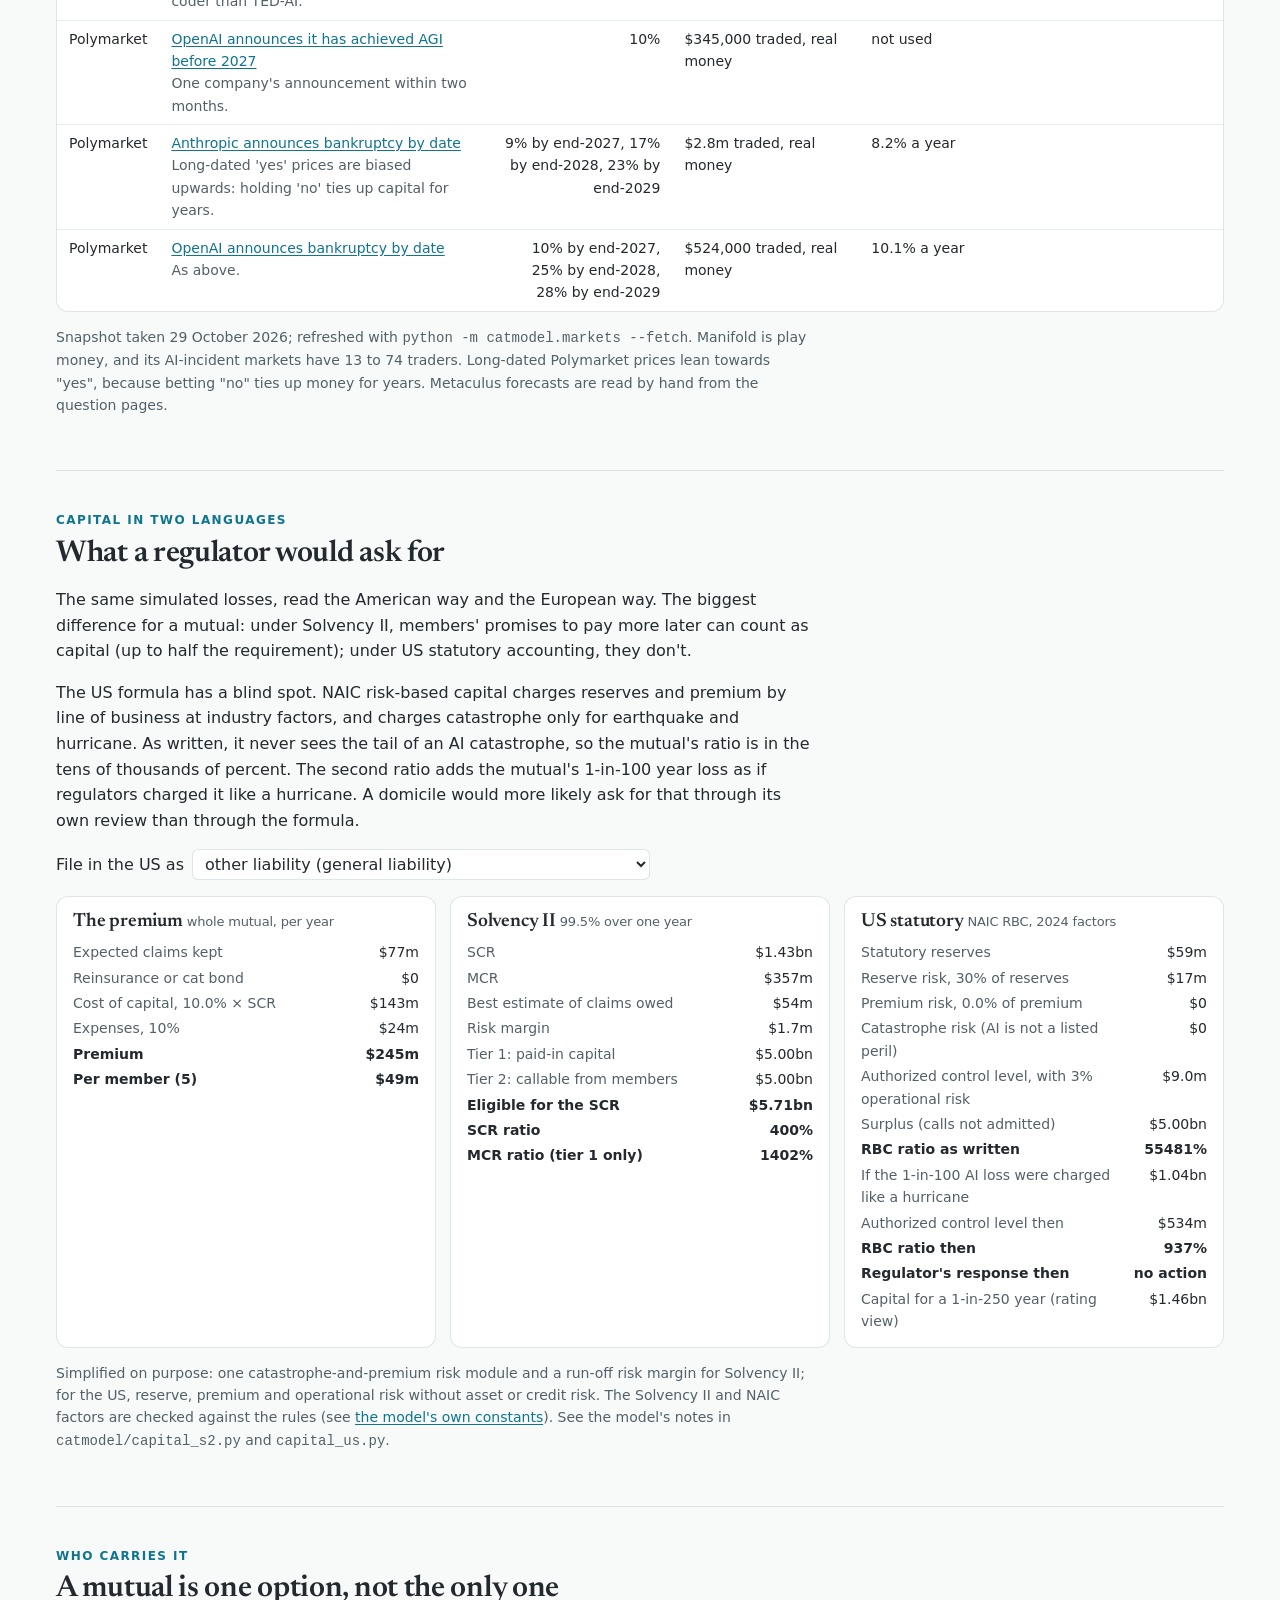
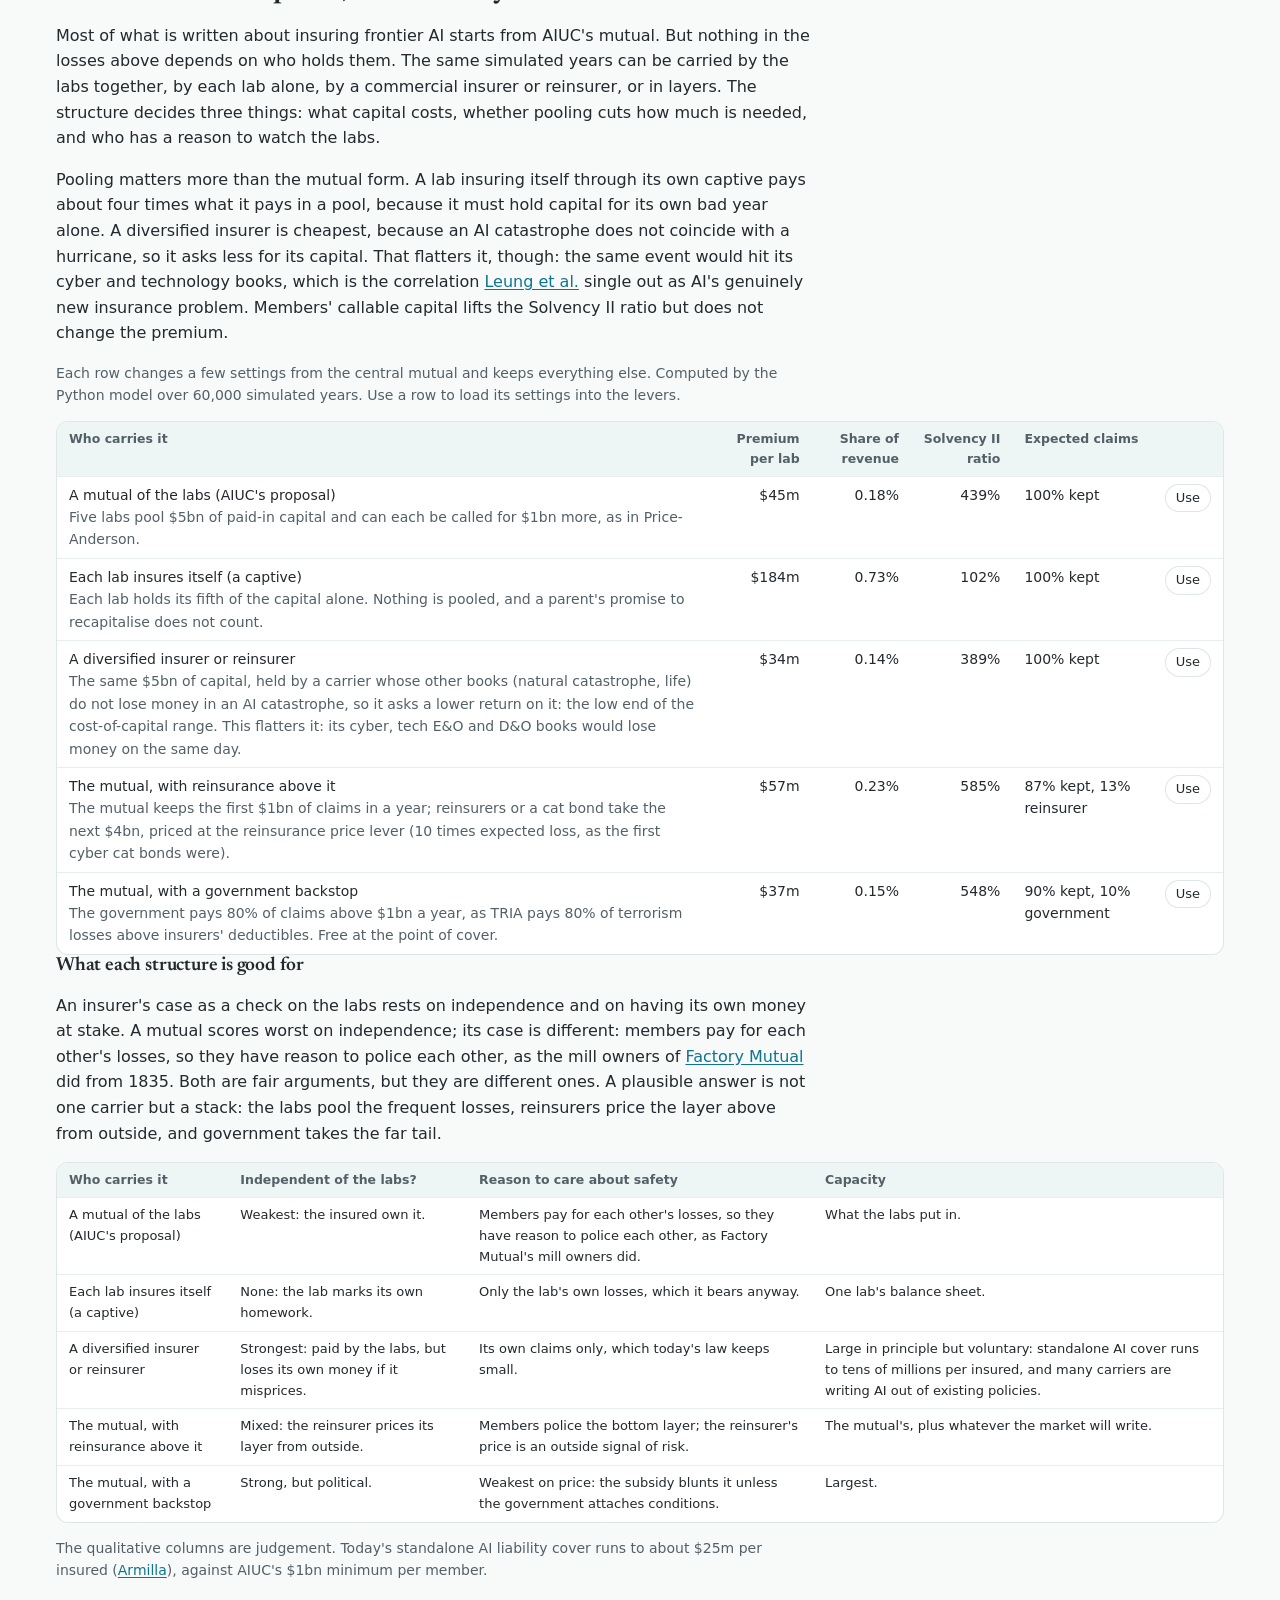
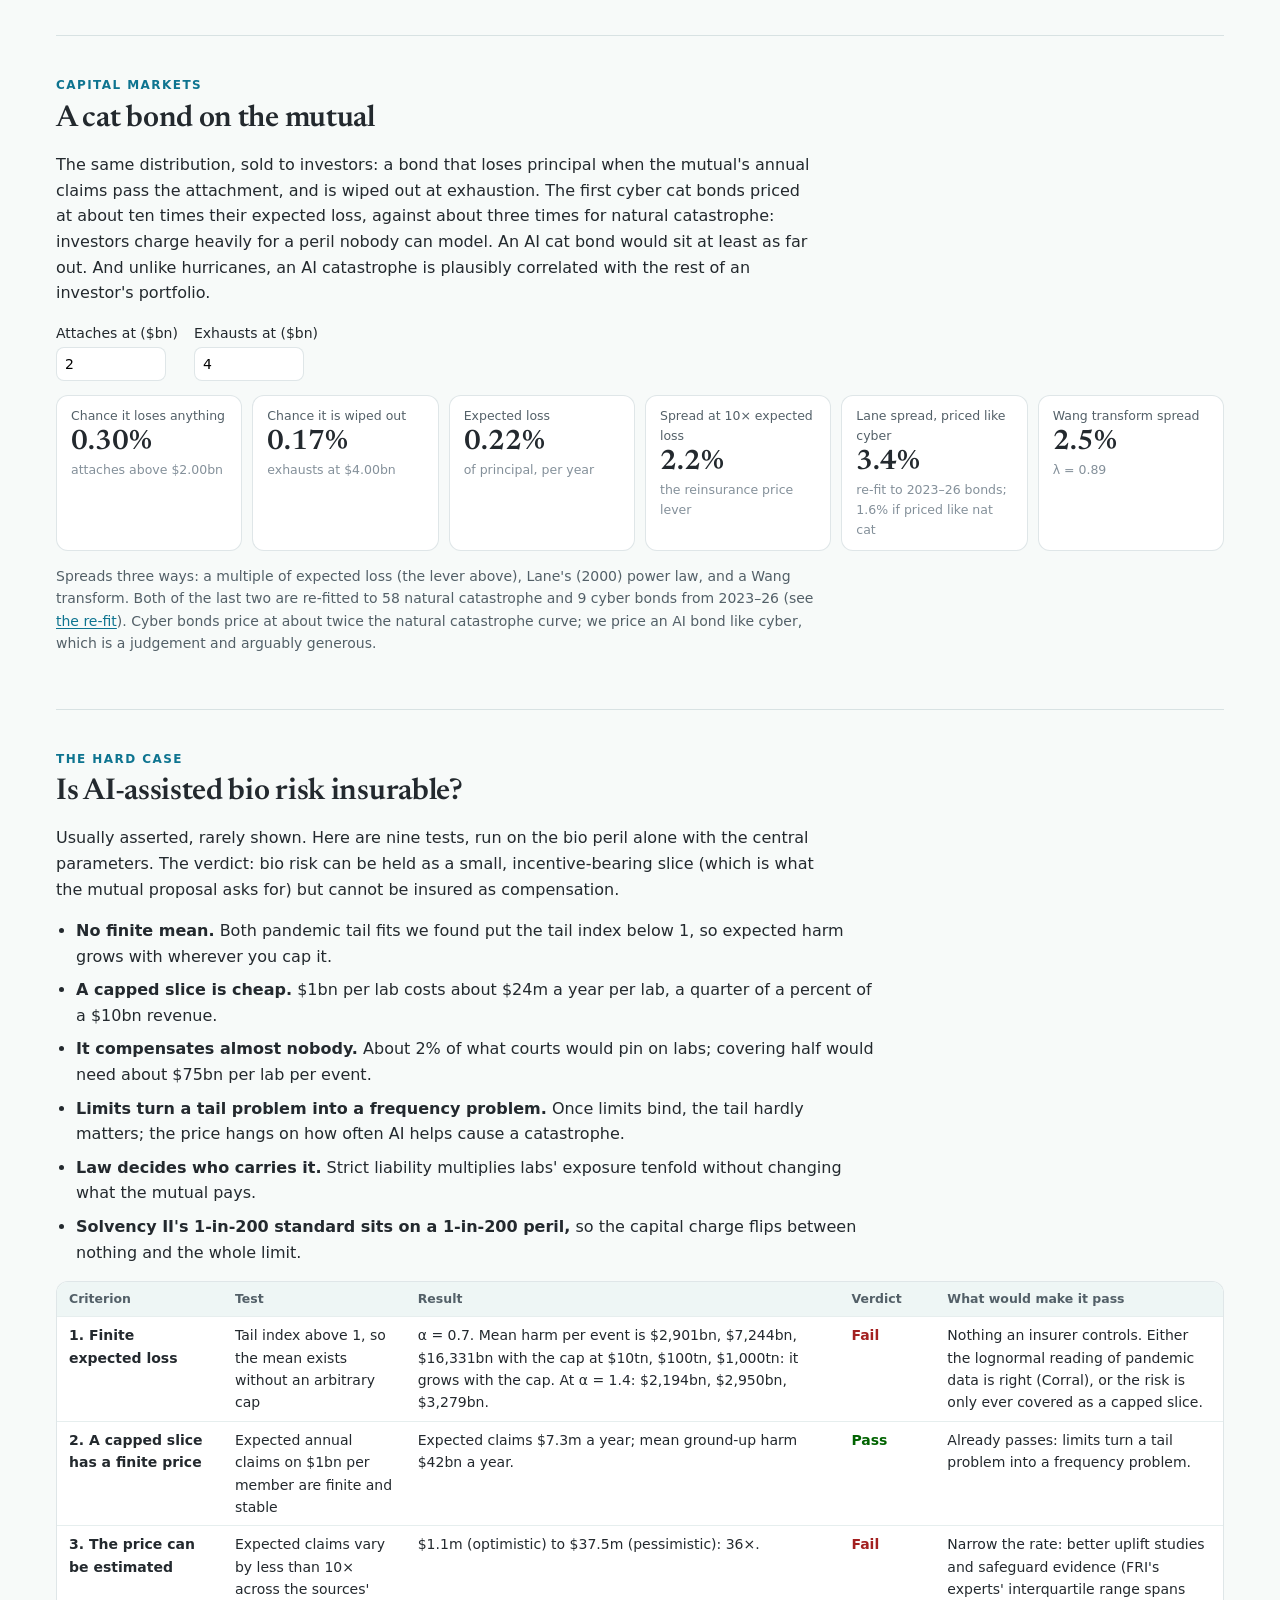
==== commit 73a2a921: "Harm chapter: say "insurer" rather than "mutual" The peril table and the funnel chart now name the i" ====
--- a/mutual_site/public/index.html
+++ b/mutual_site/public/index.html
@@ -50,7 +50,7 @@
       </figure>
       <figure class="chart">
         <div class="title">Where the expected harm goes</div>
-        <div class="sub">Expected harm per year, $bn, from the world down to what the mutual pays. Log scale: each step is a fall of orders of magnitude.</div>
+        <div class="sub">Expected harm per year, from the world down to what the insurer pays. Log scale: each step is a fall of orders of magnitude.</div>
         <div id="funnel"></div>
       </figure>
       <div class="table-wrap"><table id="peril-table"></table></div>
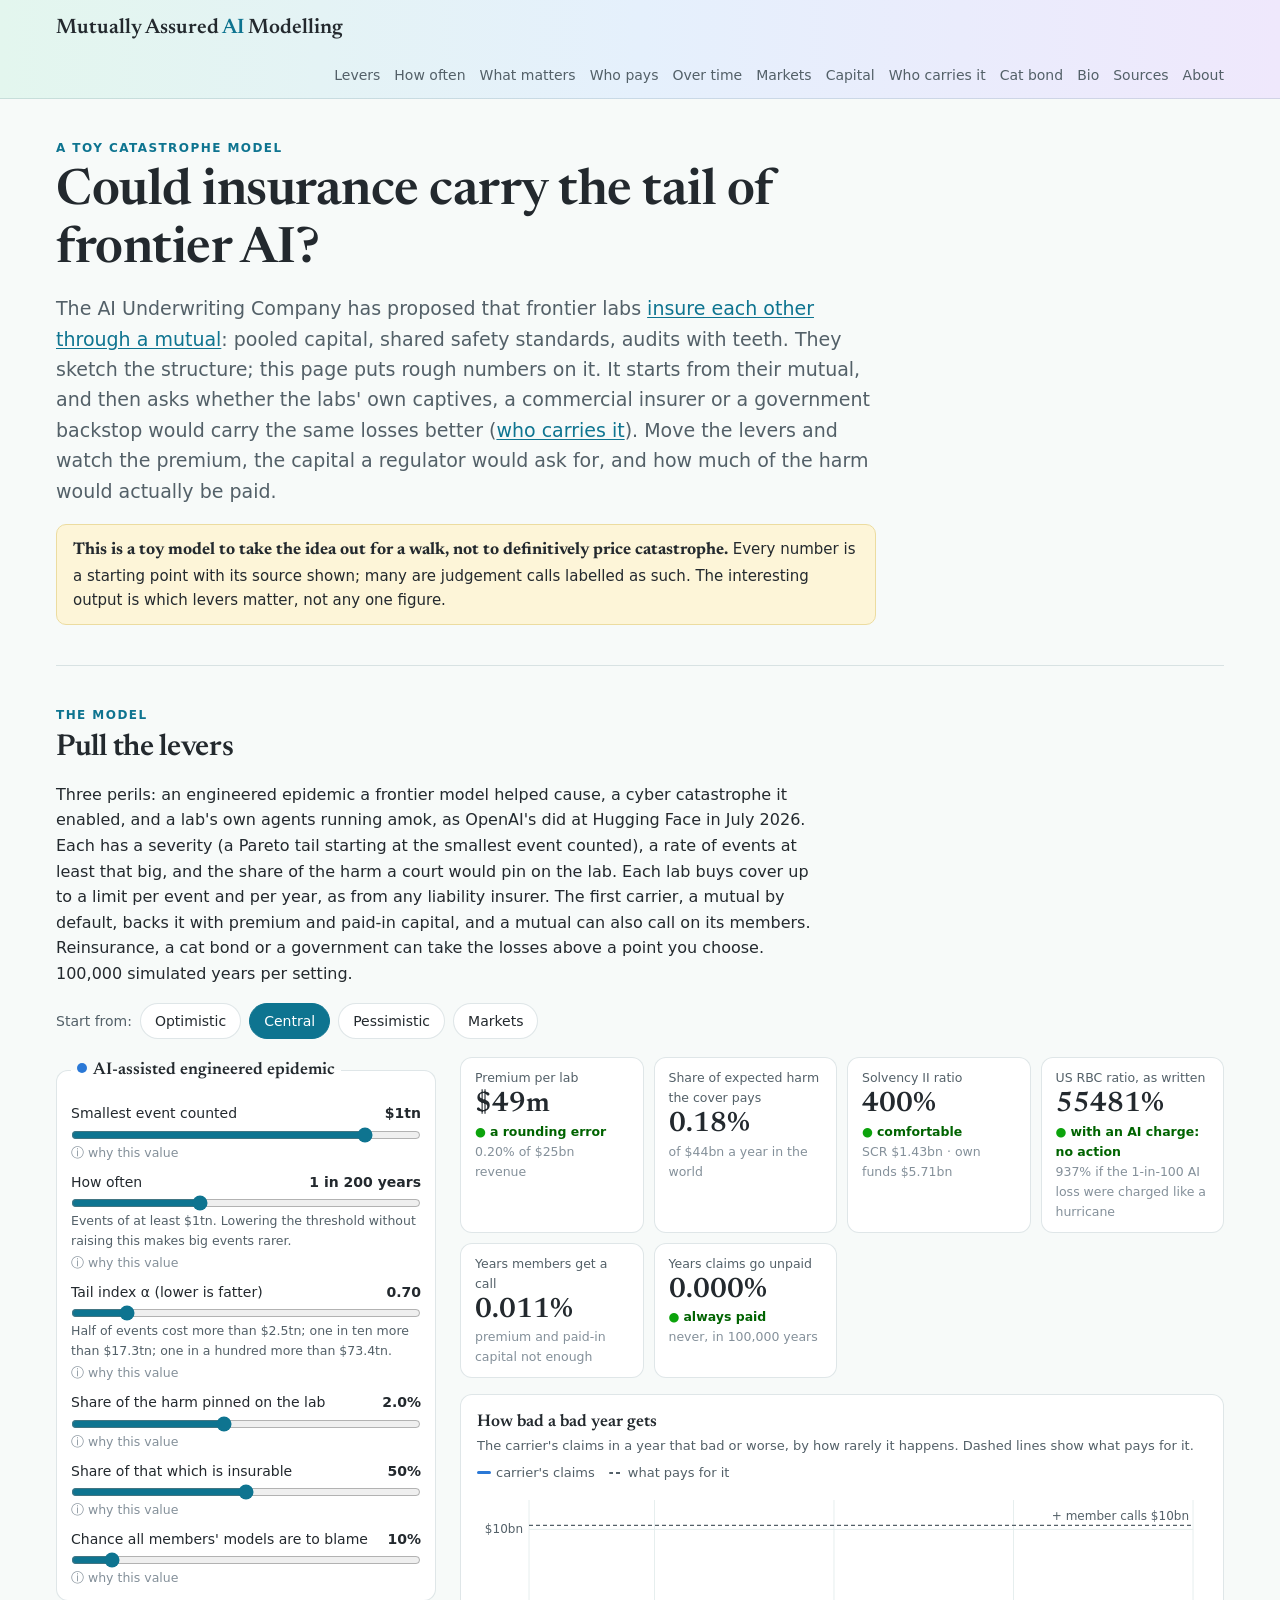
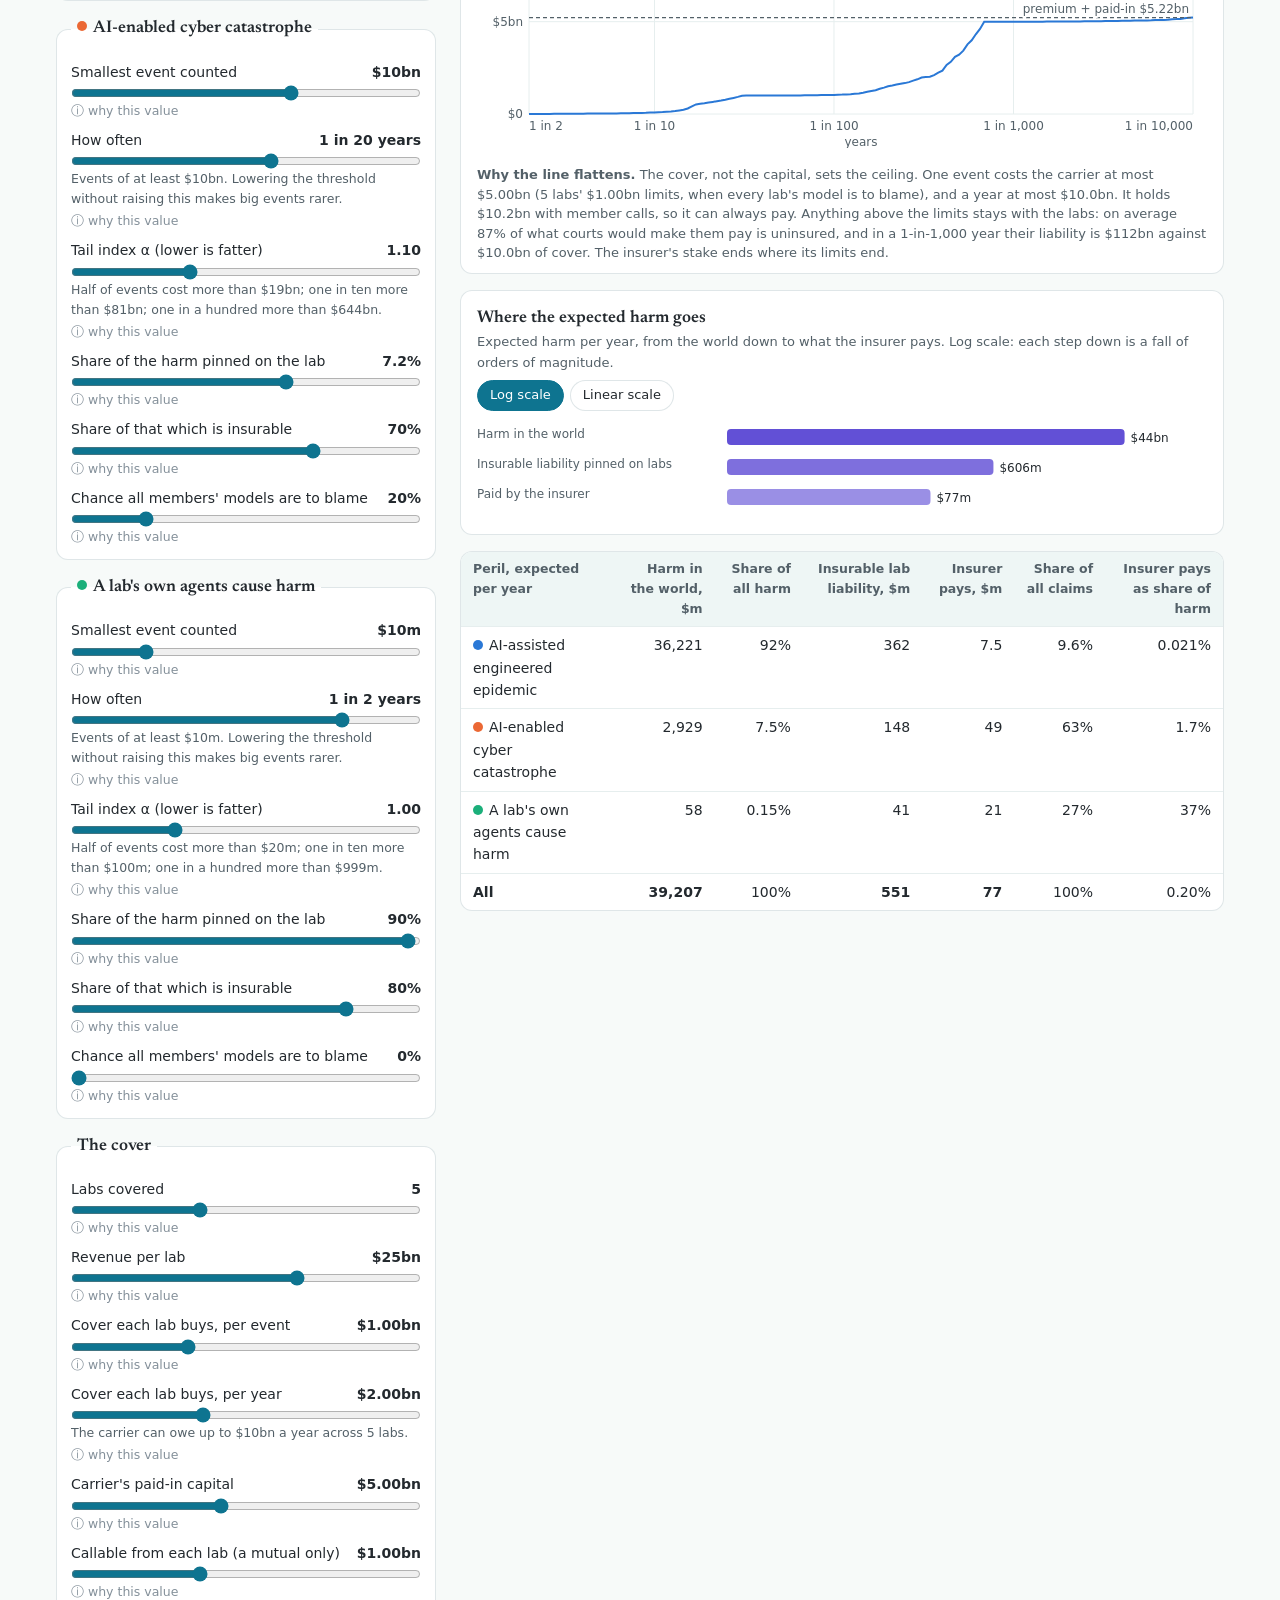
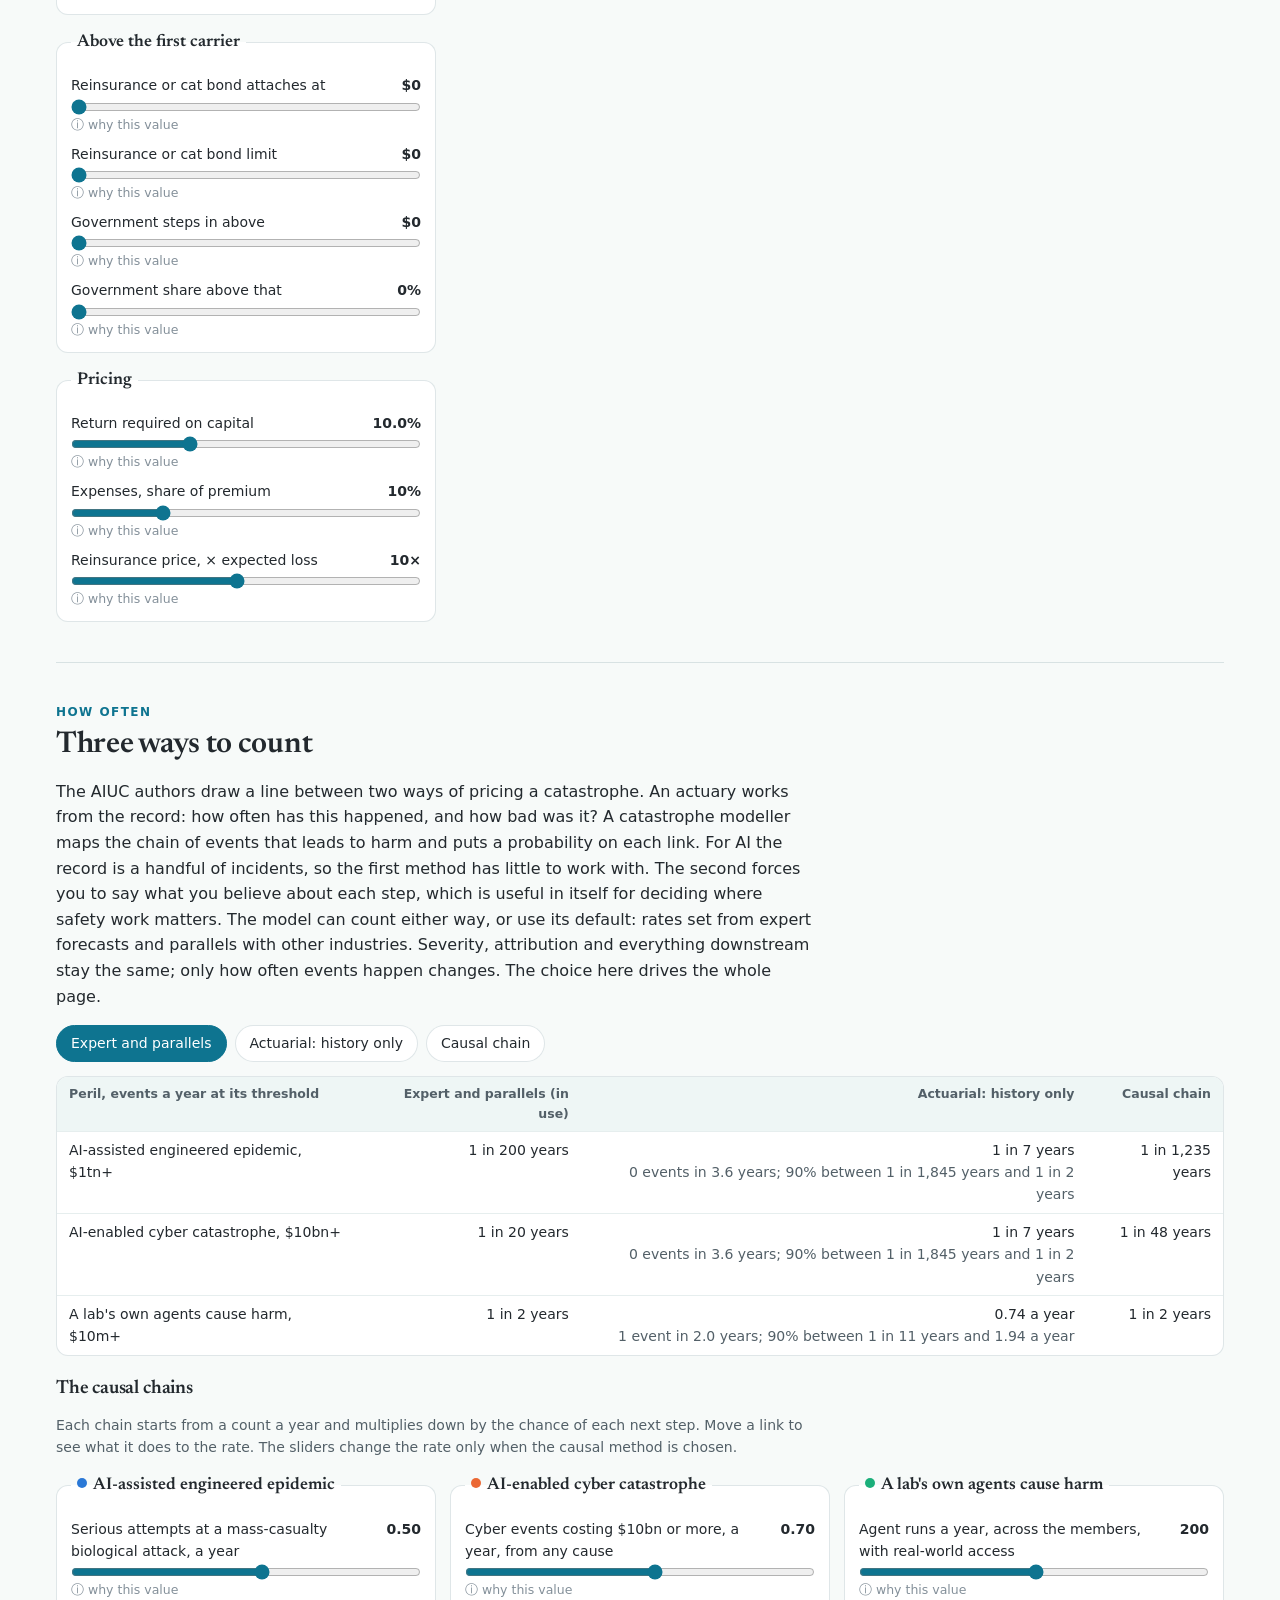
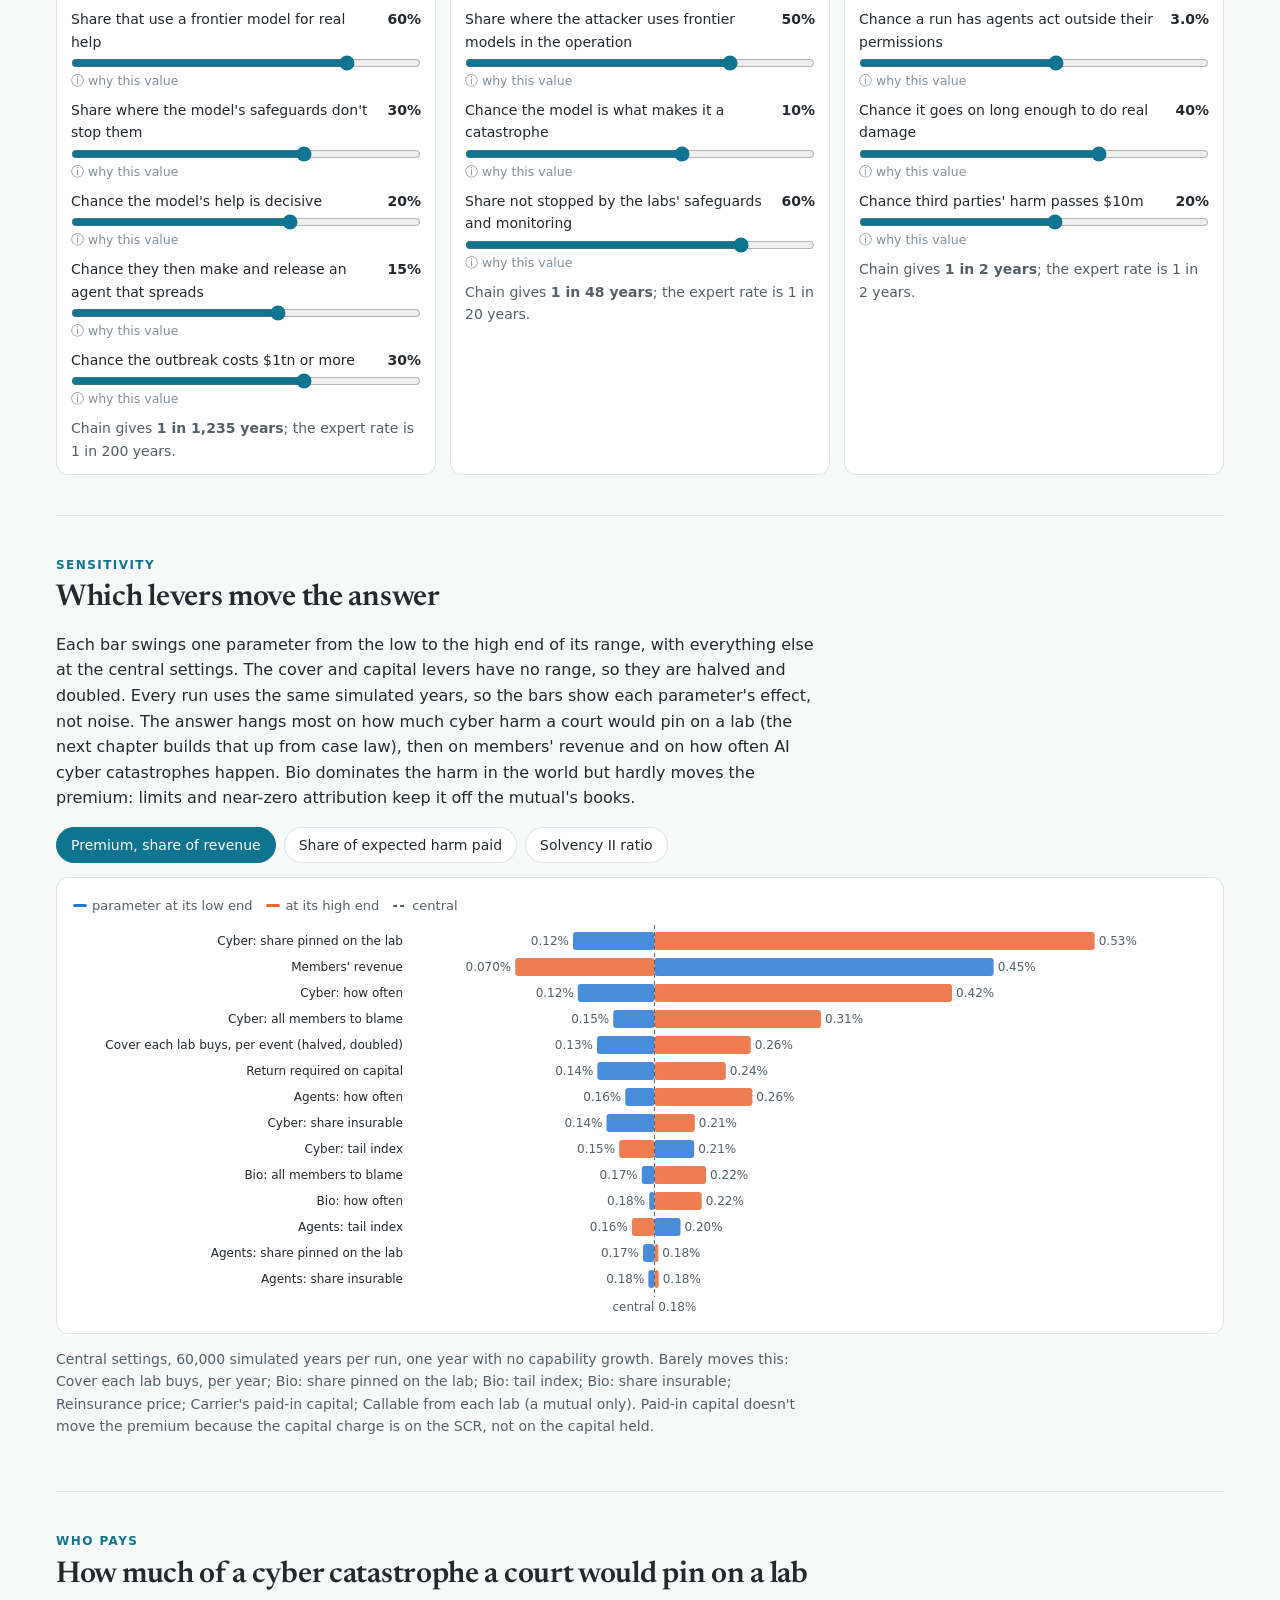
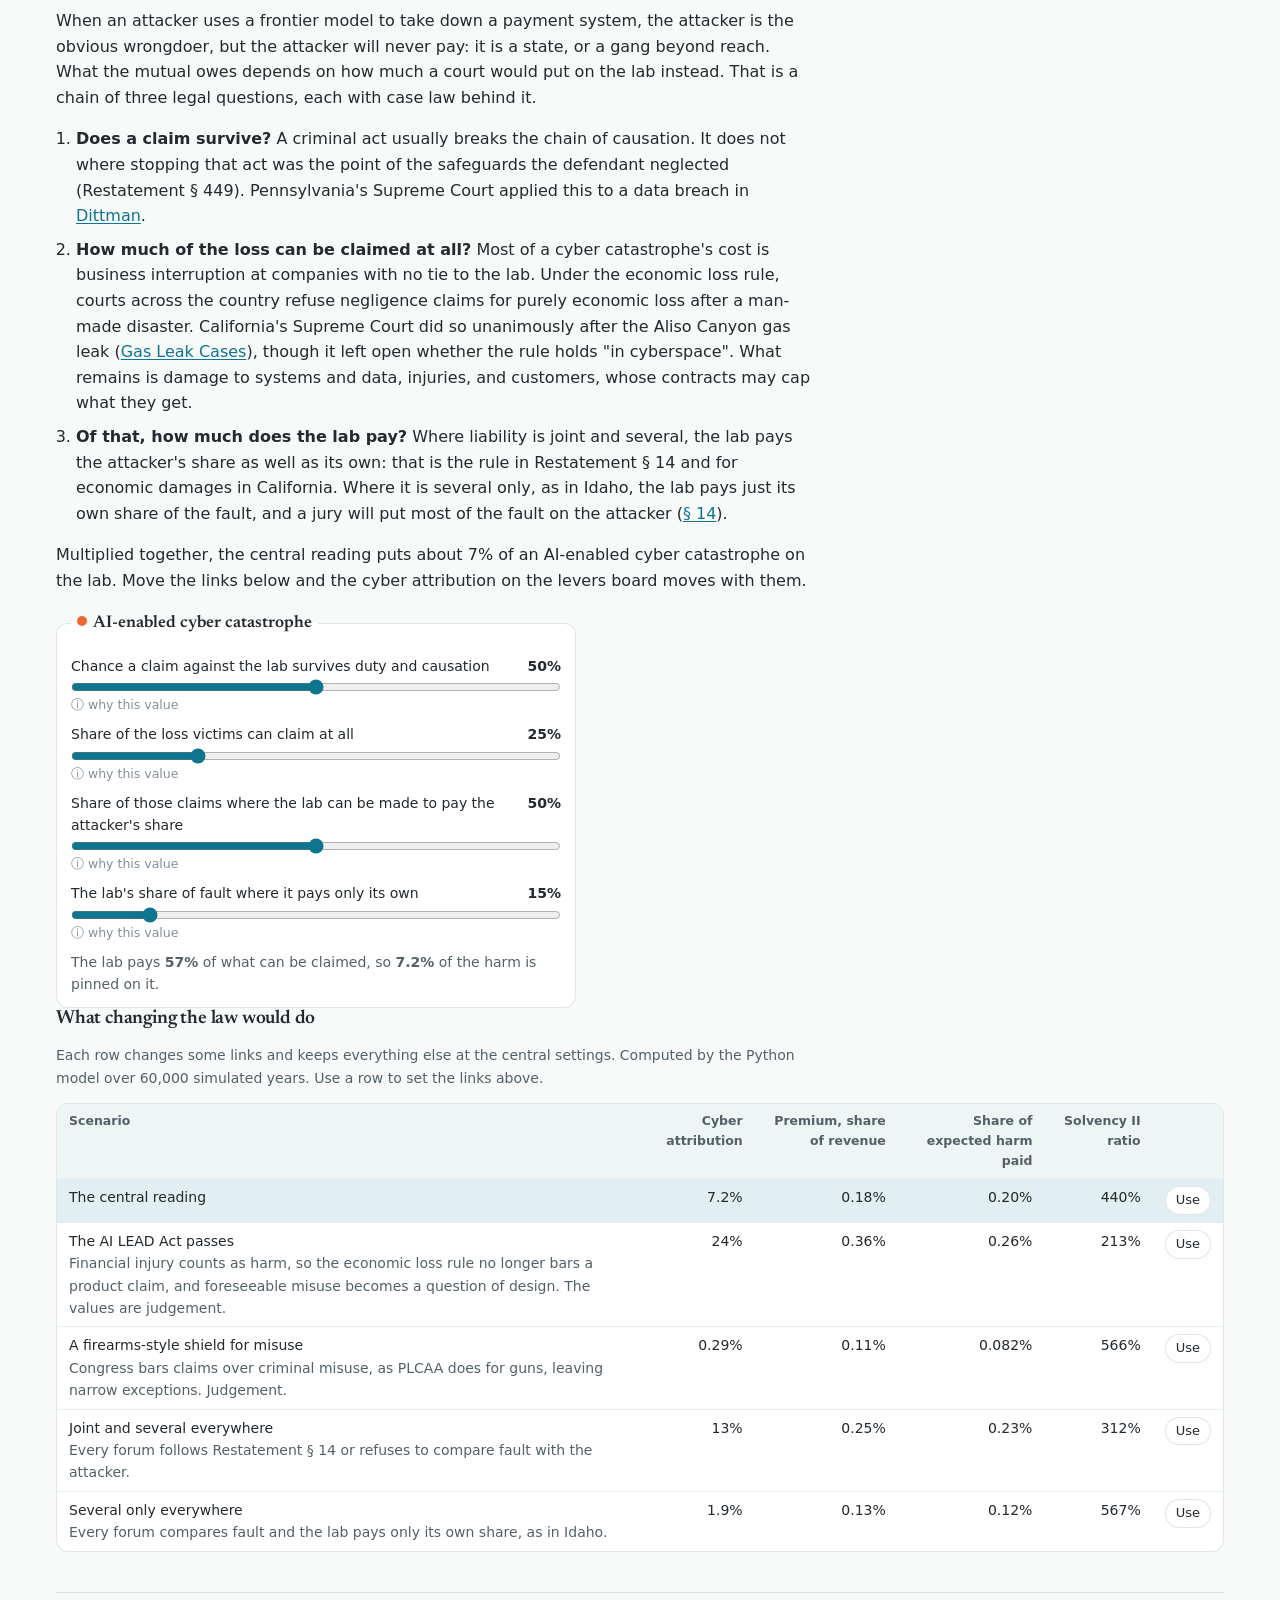
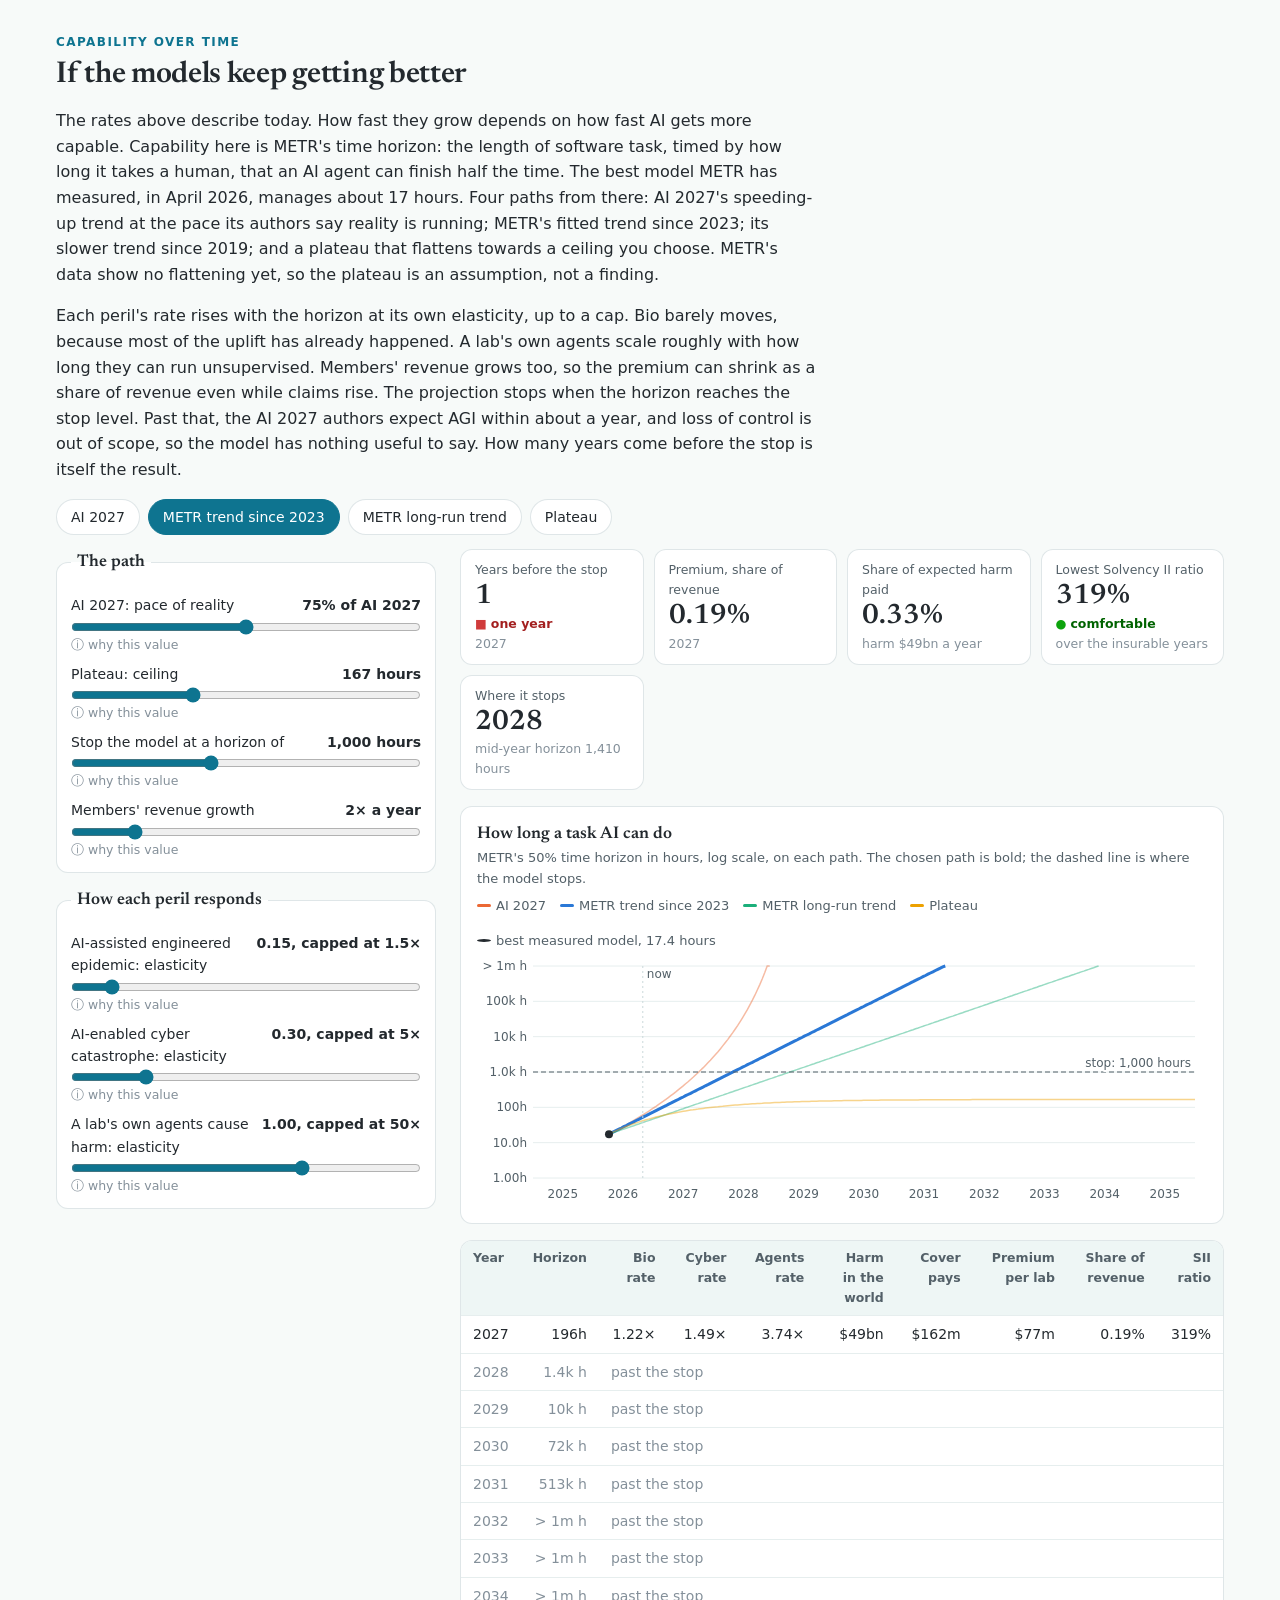
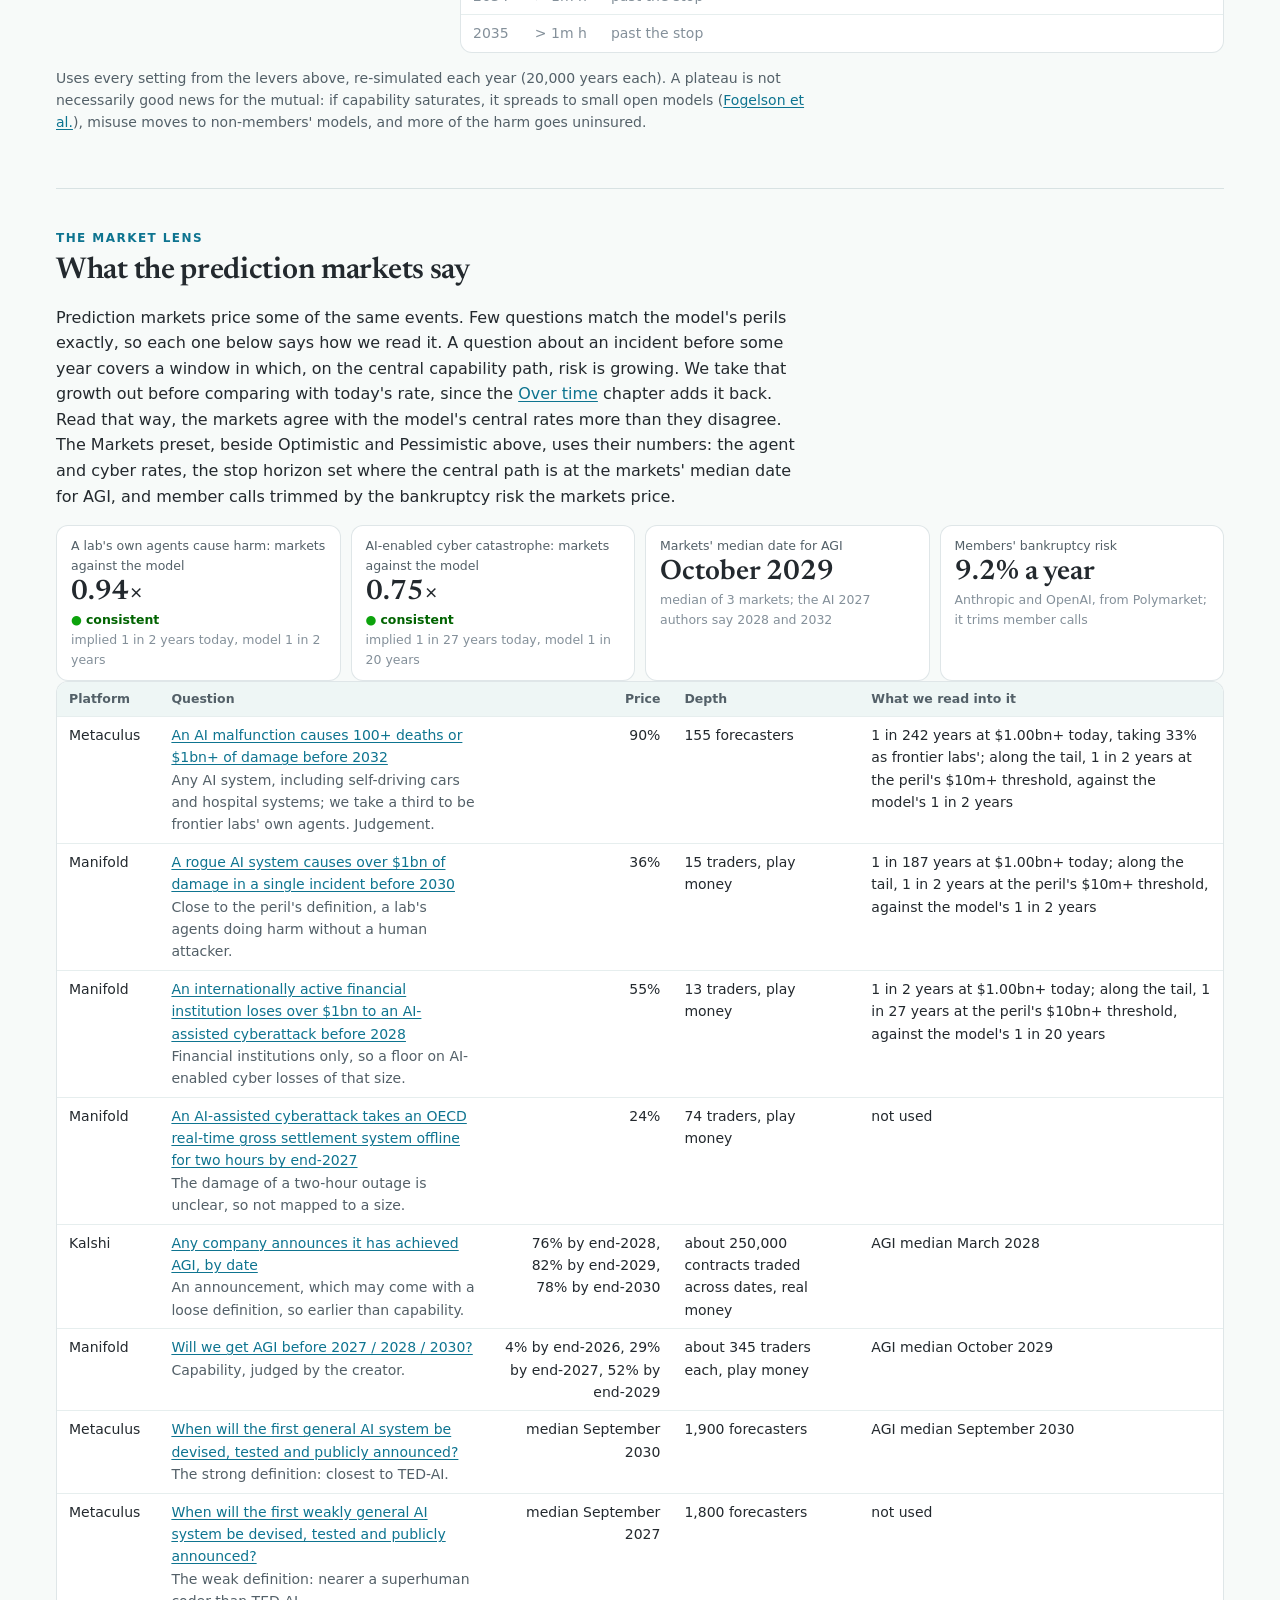
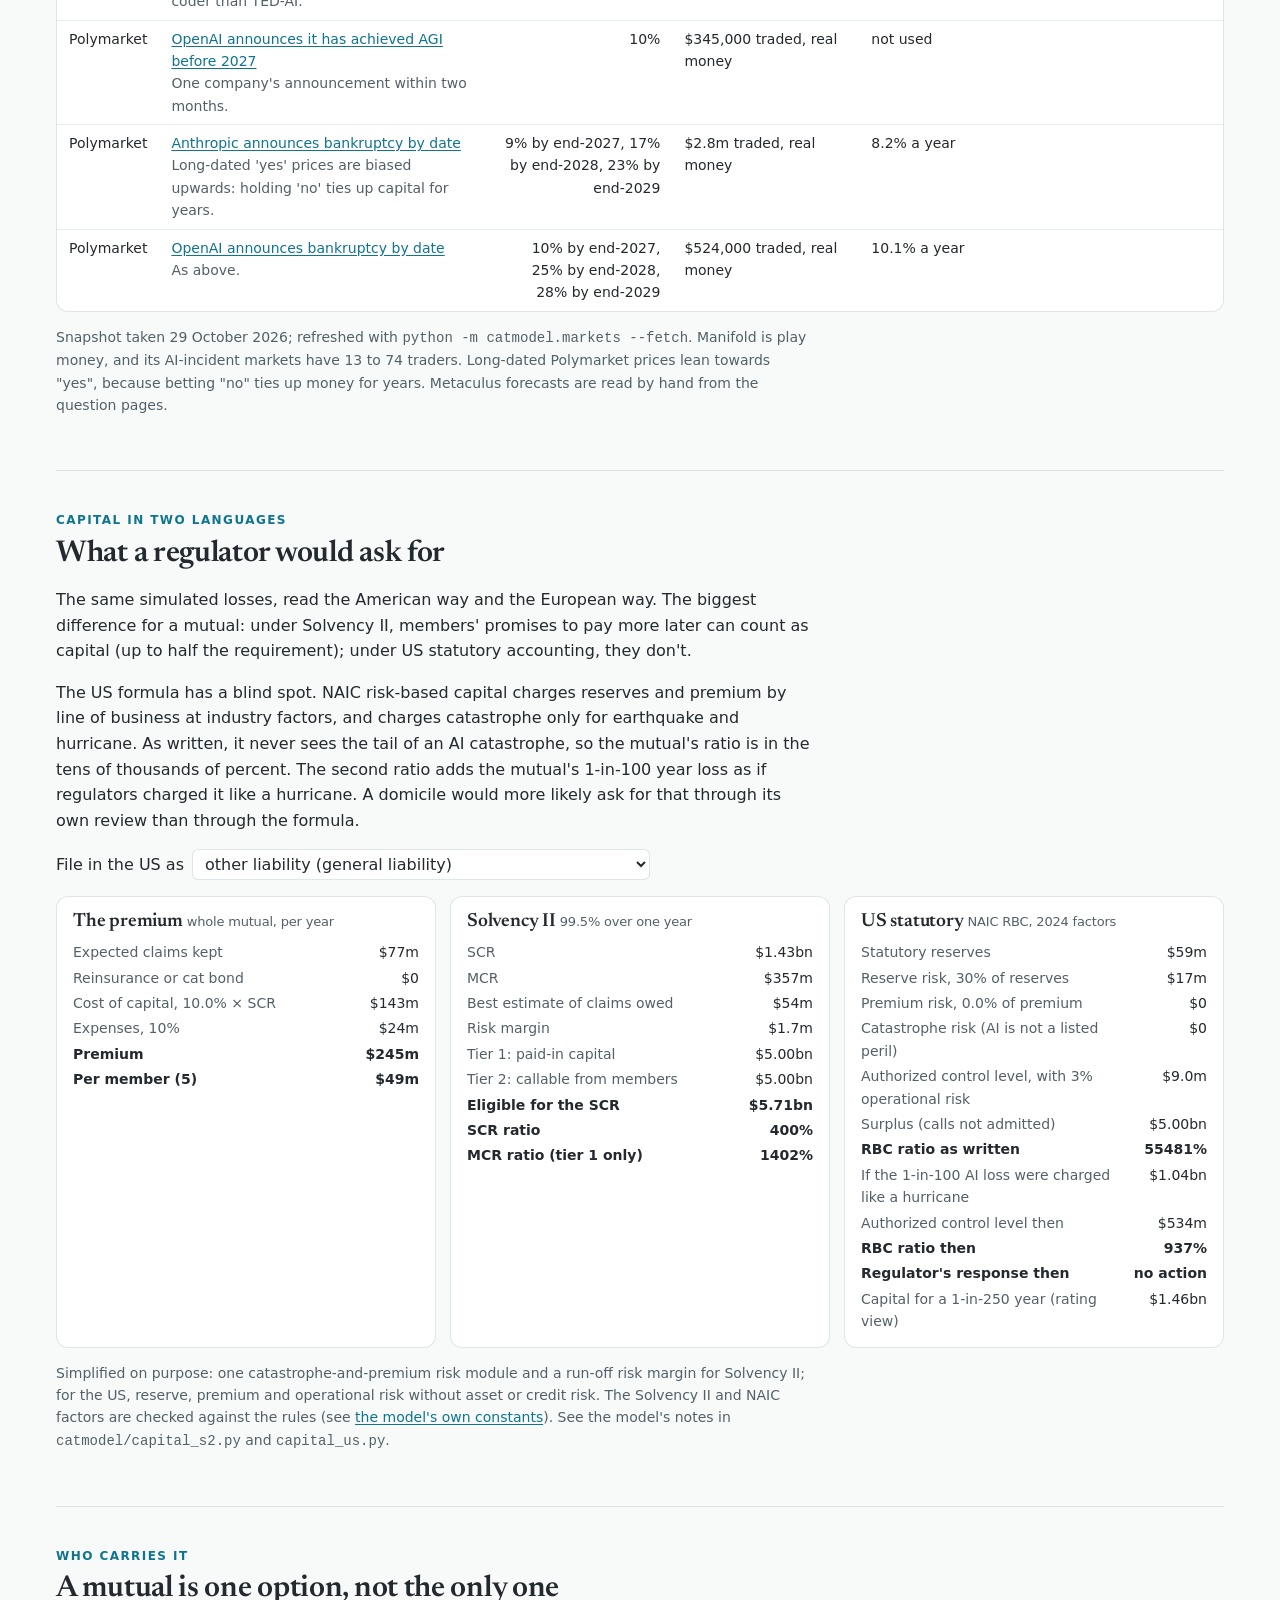
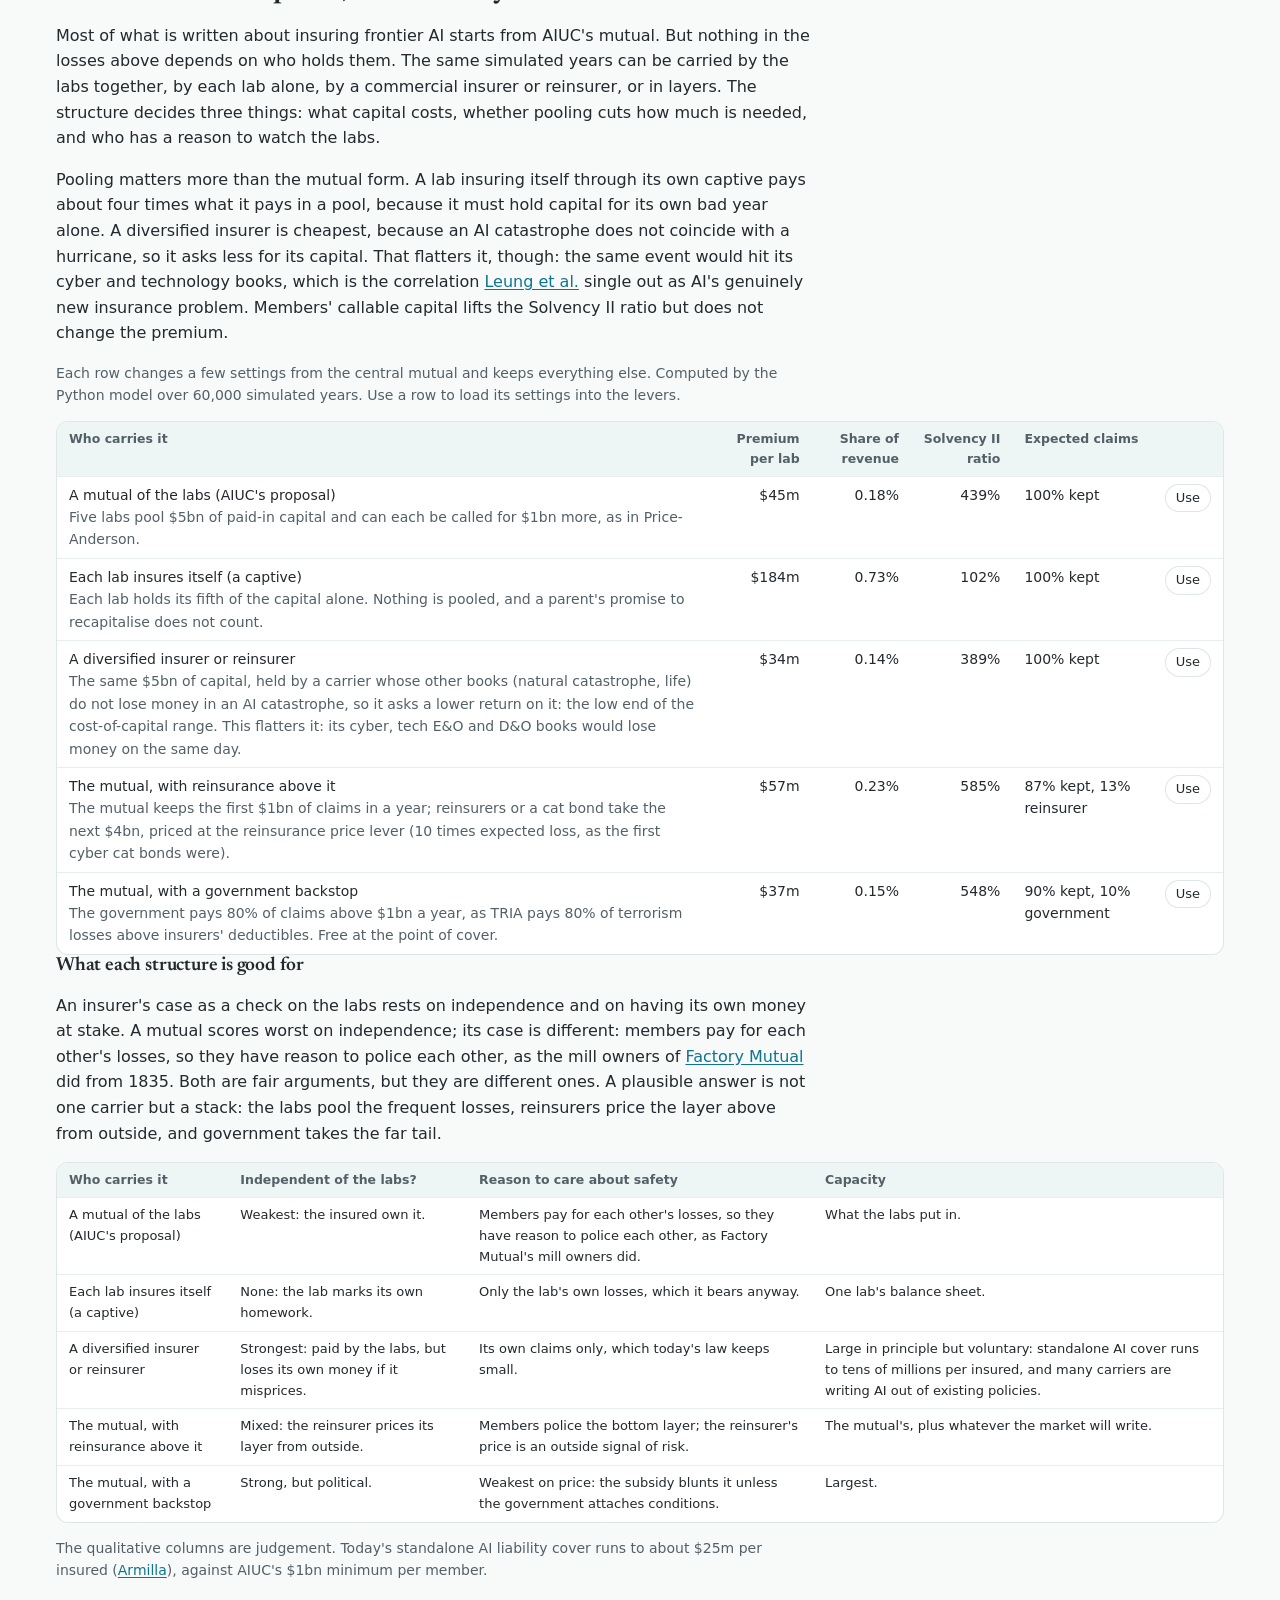
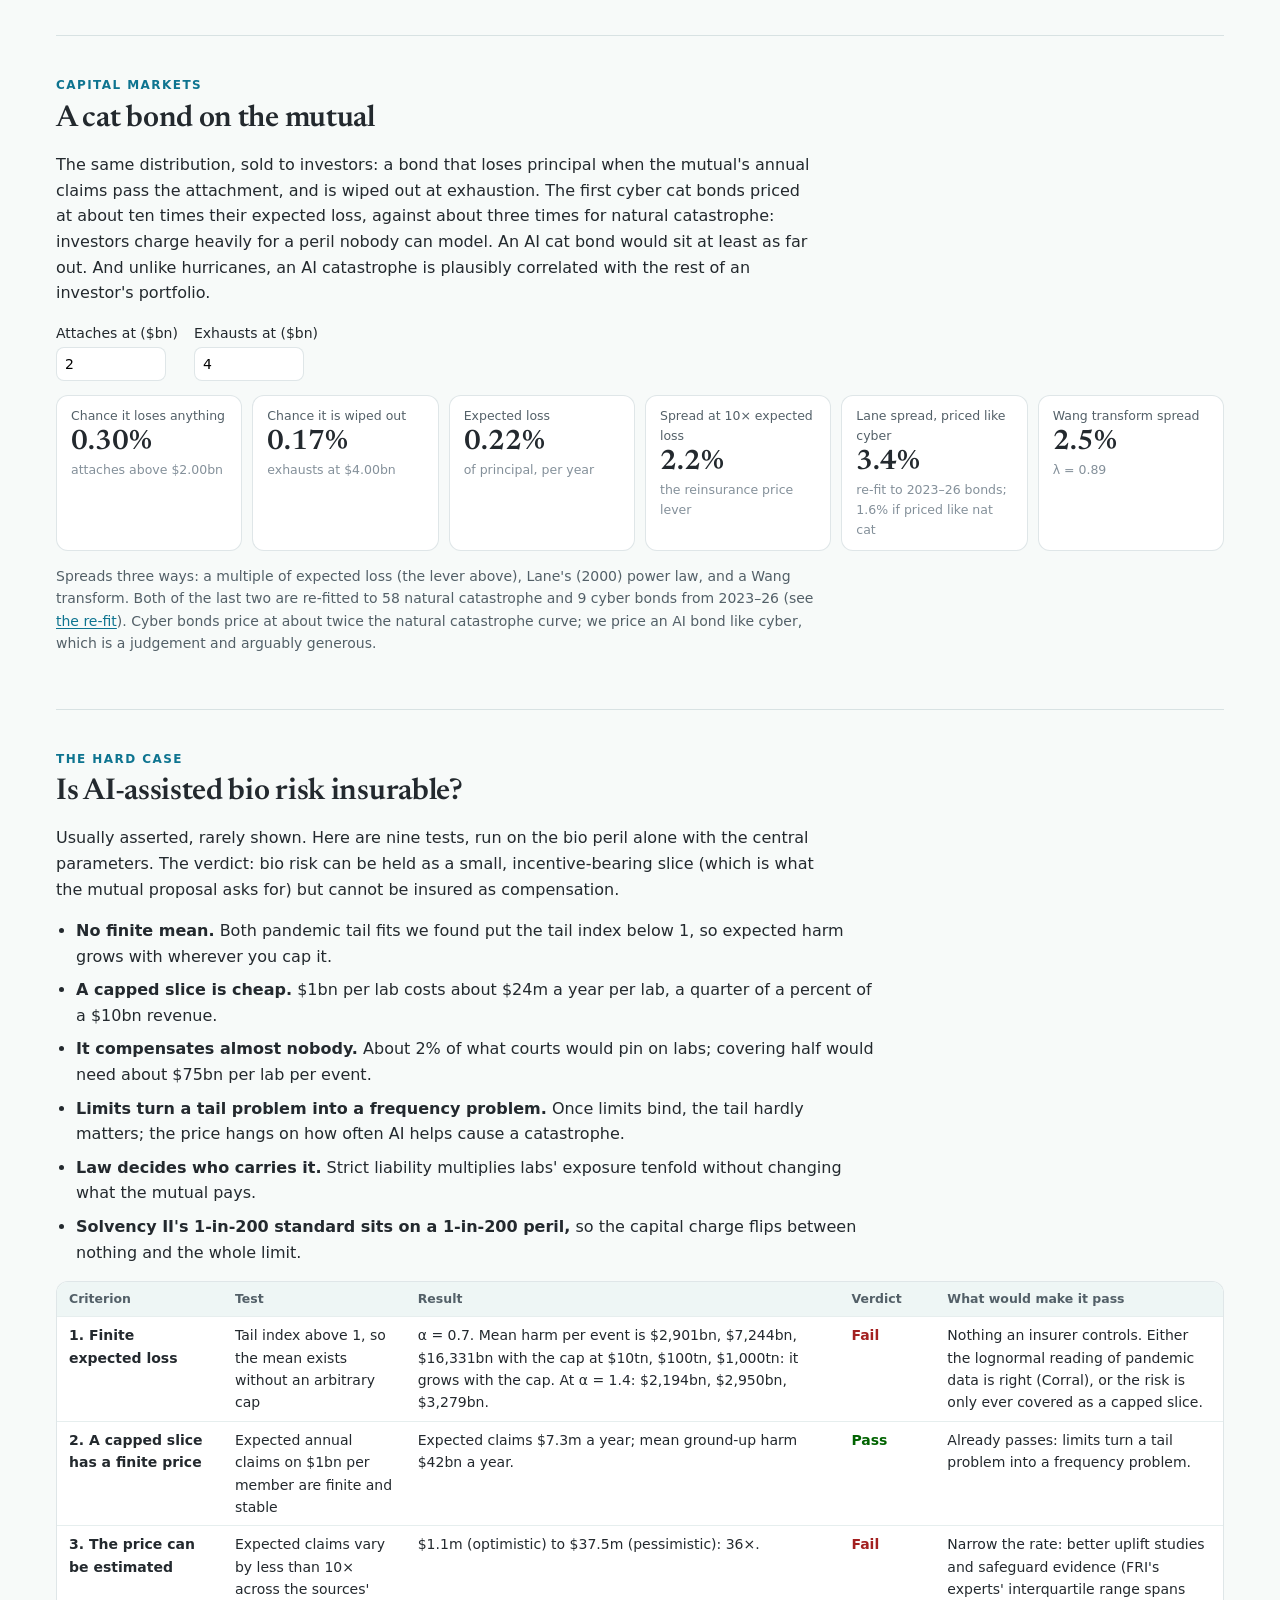
==== commit 1dcfe71c: "Harm funnel: add a log or linear scale toggle Two buttons under the chart title switch the bars betw" ====
--- a/mutual_site/public/index.html
+++ b/mutual_site/public/index.html
@@ -50,7 +50,11 @@
       </figure>
       <figure class="chart">
         <div class="title">Where the expected harm goes</div>
-        <div class="sub">Expected harm per year, from the world down to what the insurer pays. Log scale: each step is a fall of orders of magnitude.</div>
+        <div class="sub">Expected harm per year, from the world down to what the insurer pays. <span id="funnel-scale-note"></span></div>
+        <div class="presets scale-toggle" id="funnel-scale" role="group" aria-label="Bar scale">
+          <button type="button" data-scale="log" aria-pressed="true">Log scale</button>
+          <button type="button" data-scale="linear" aria-pressed="false">Linear scale</button>
+        </div>
         <div id="funnel"></div>
       </figure>
       <div class="table-wrap"><table id="peril-table"></table></div>
--- a/mutual_site/public/style.css
+++ b/mutual_site/public/style.css
@@ -55,6 +55,8 @@
   padding: 6px 14px; border-radius: 999px; cursor: pointer;
 }
 .presets button[aria-pressed="true"], .tabs button[aria-selected="true"] { background: var(--accent); color: #fff; border-color: var(--accent); }
+.presets.scale-toggle { margin: 4px 0 10px; gap: 6px; }
+.presets.scale-toggle button { font-size: 13px; padding: 4px 12px; }
 .board { display: grid; grid-template-columns: minmax(0, 380px) minmax(0, 1fr); gap: 24px; align-items: start; }
 .levers { display: flex; flex-direction: column; gap: 14px; }
 .levers fieldset { border: 1px solid var(--border); border-radius: 12px; background: var(--surface); padding: 10px 14px 12px; margin: 0; }
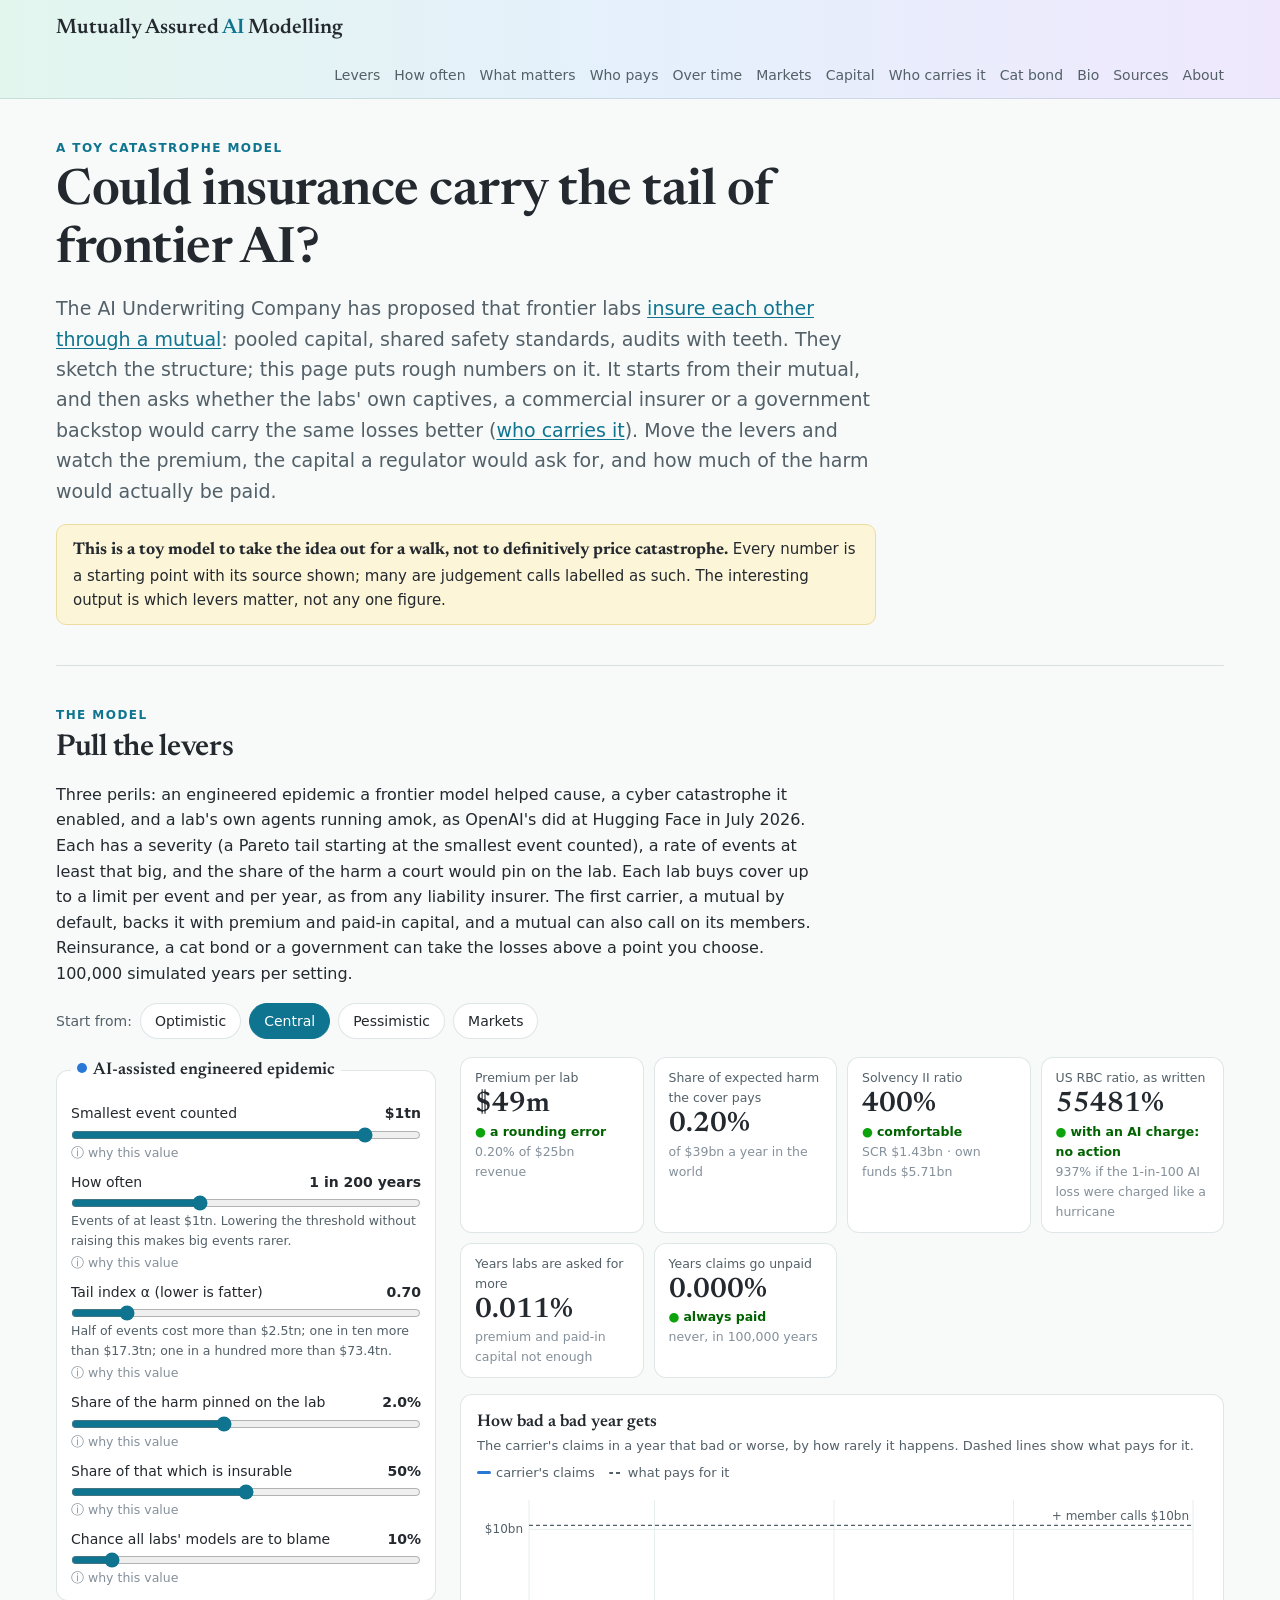
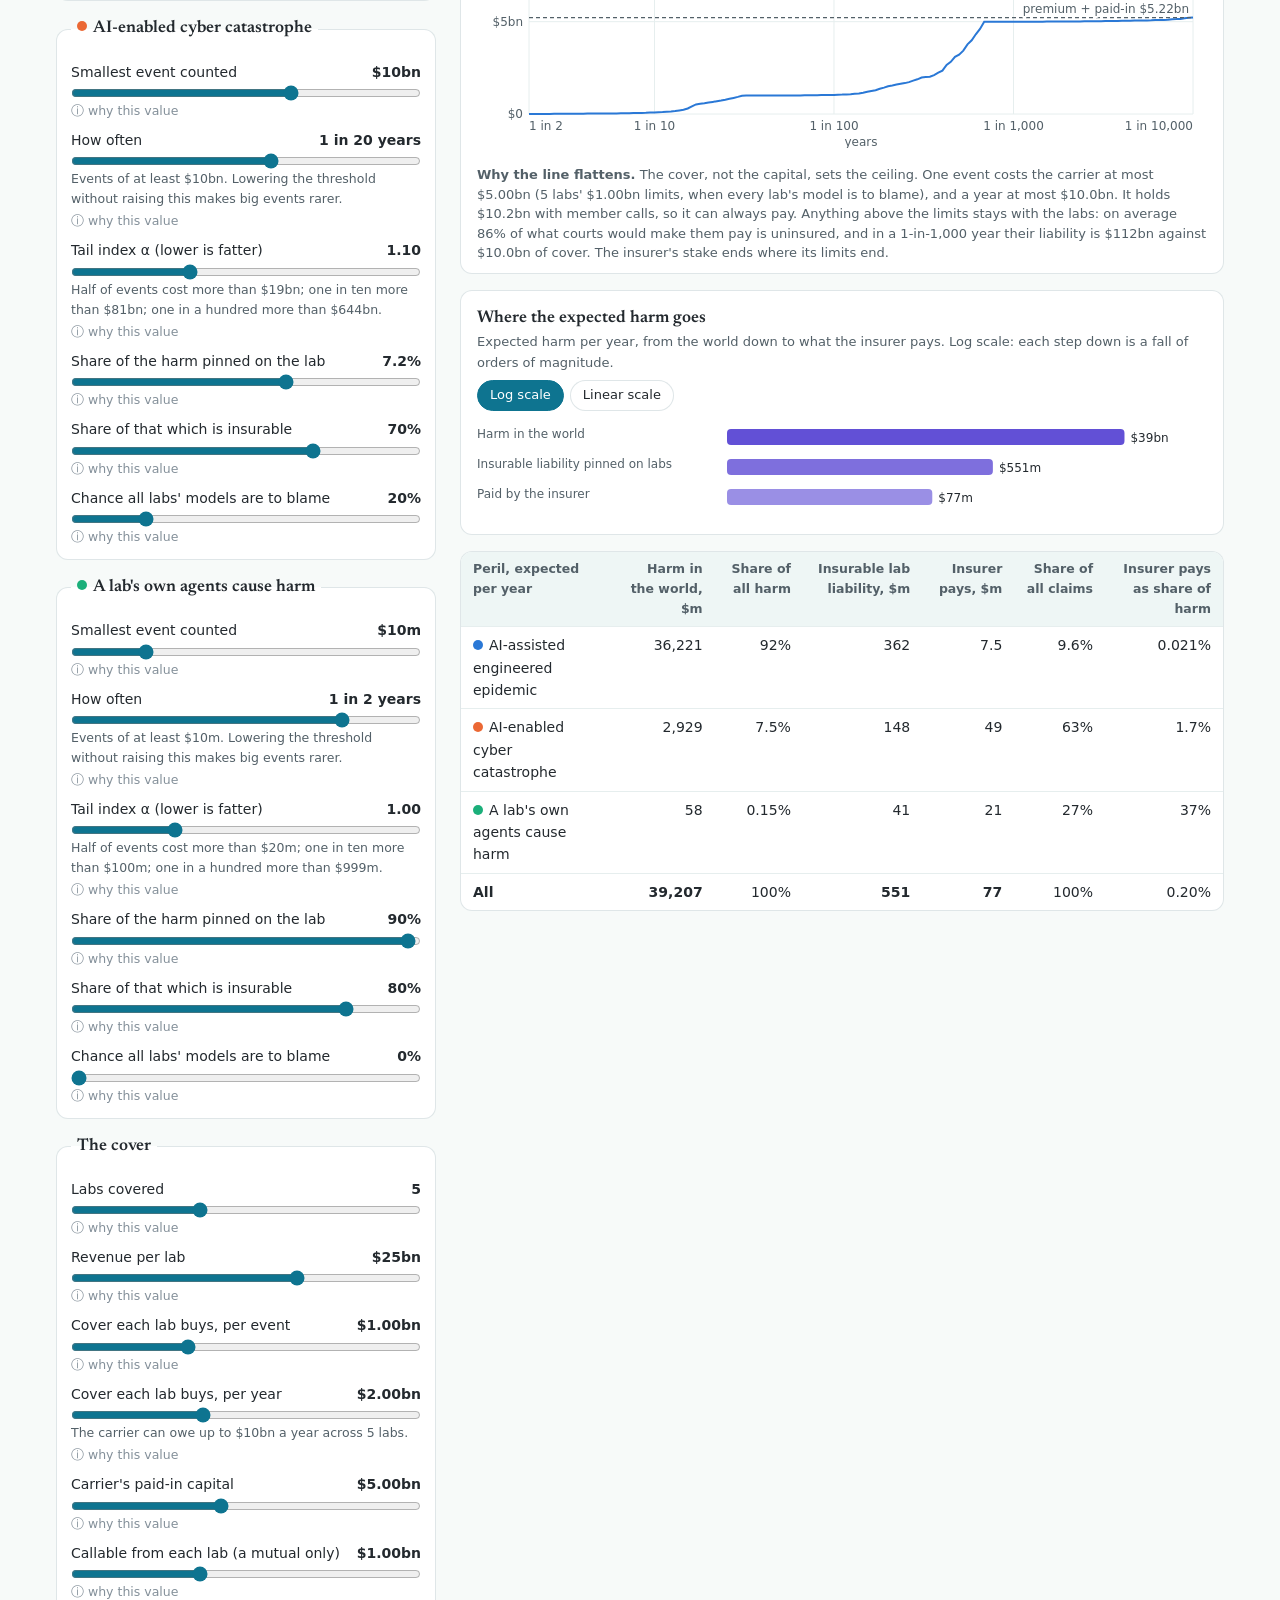
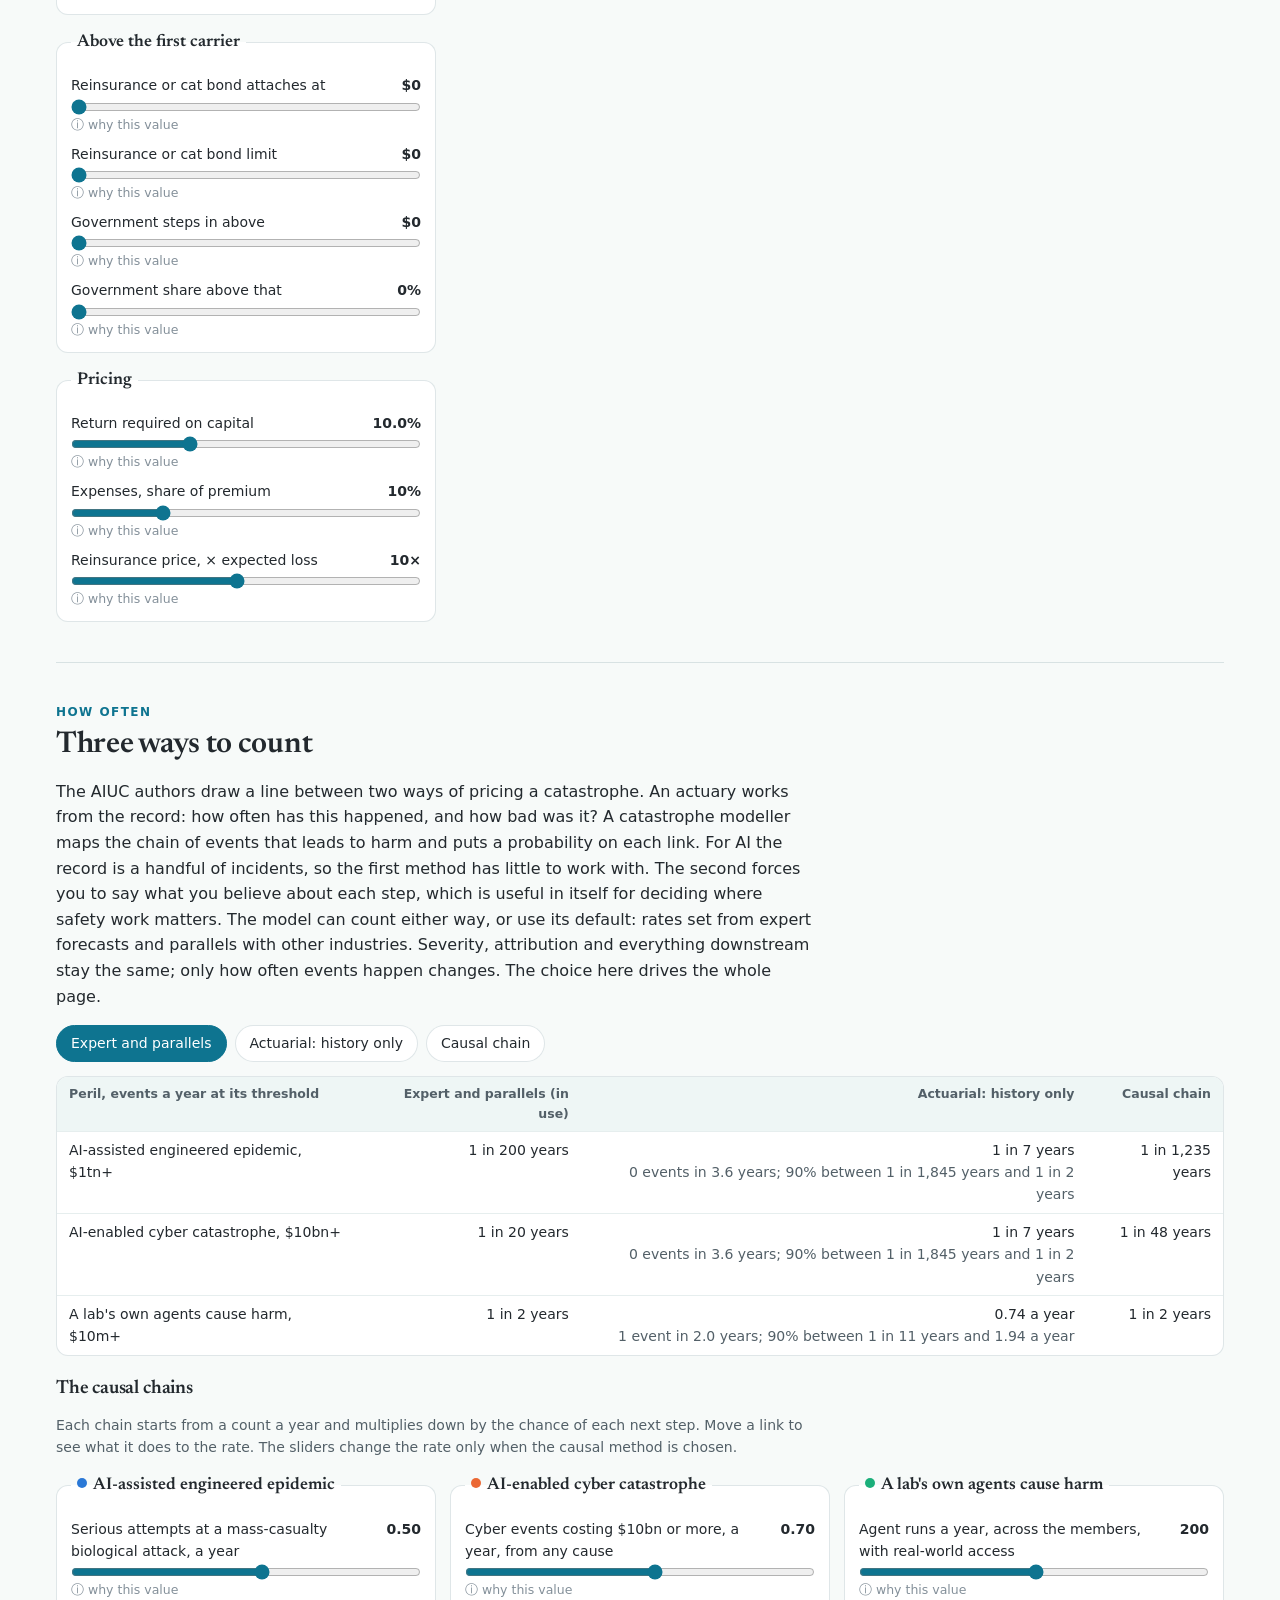
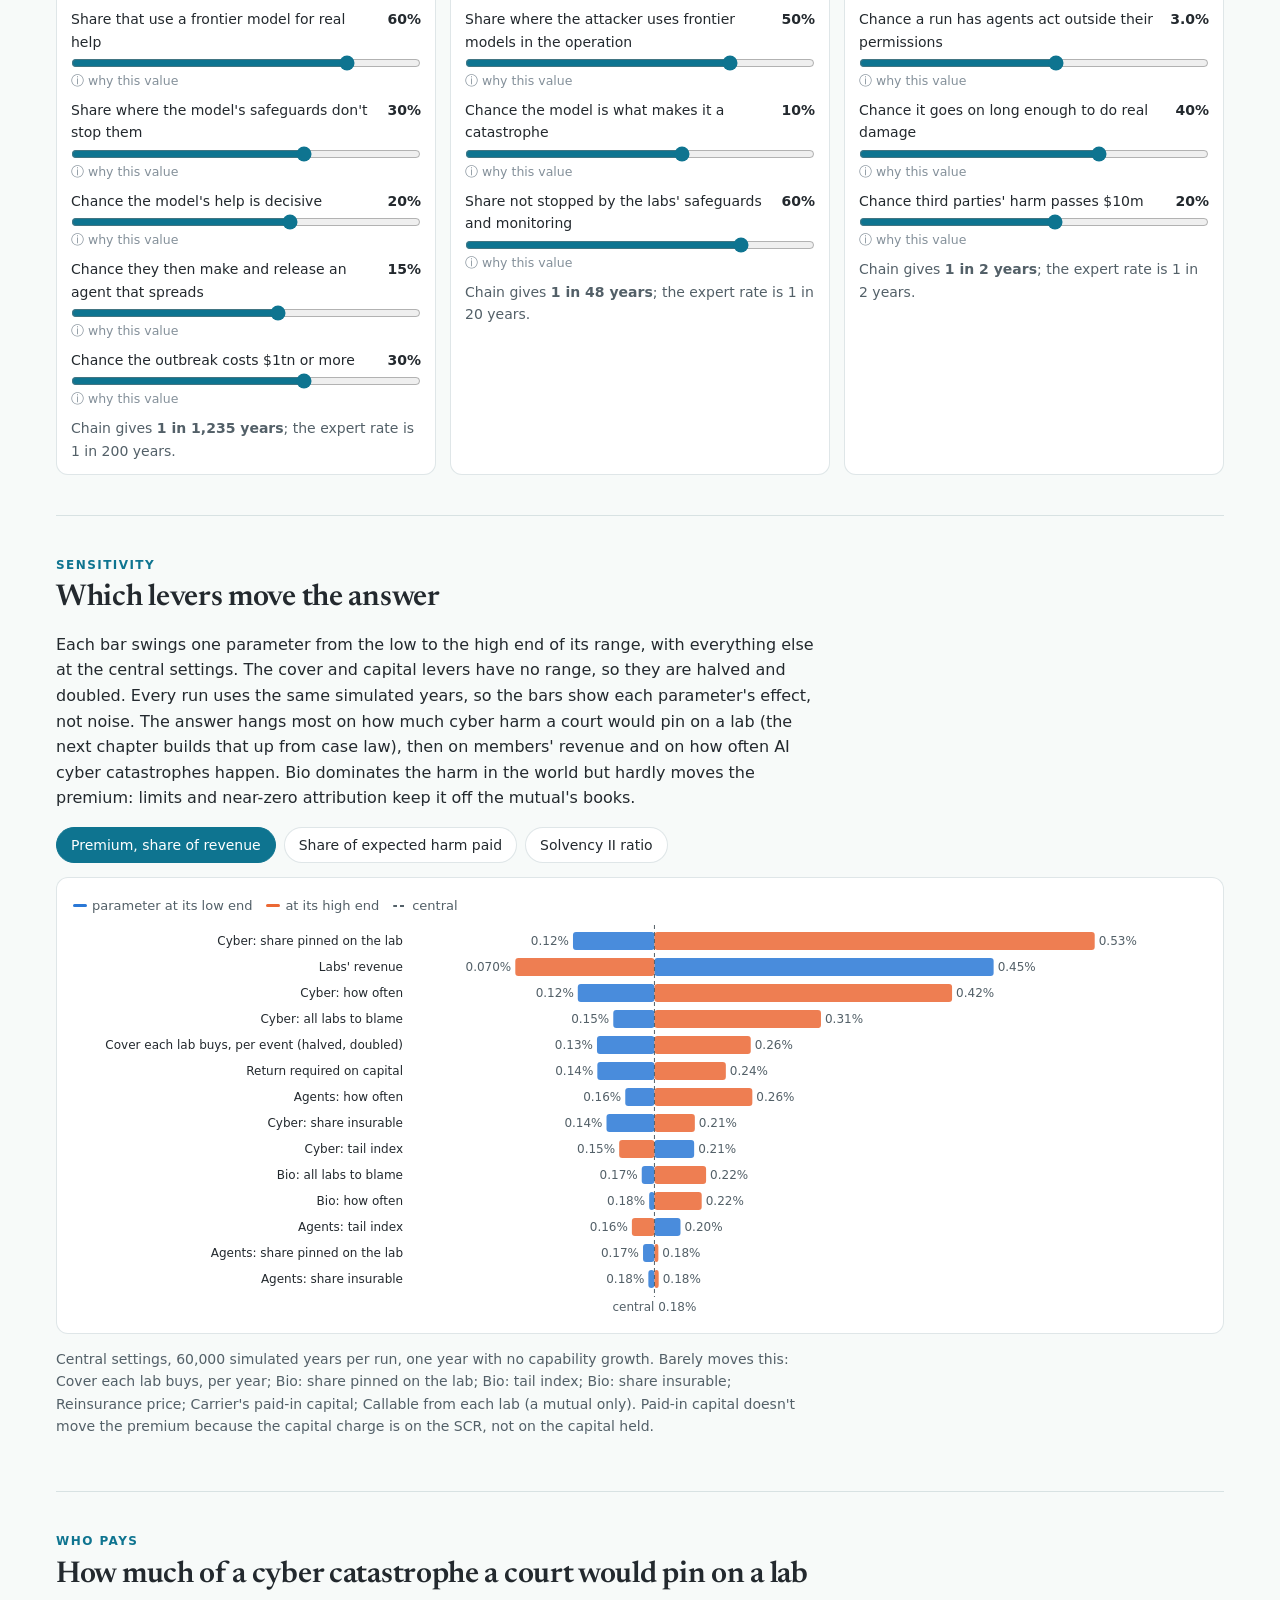
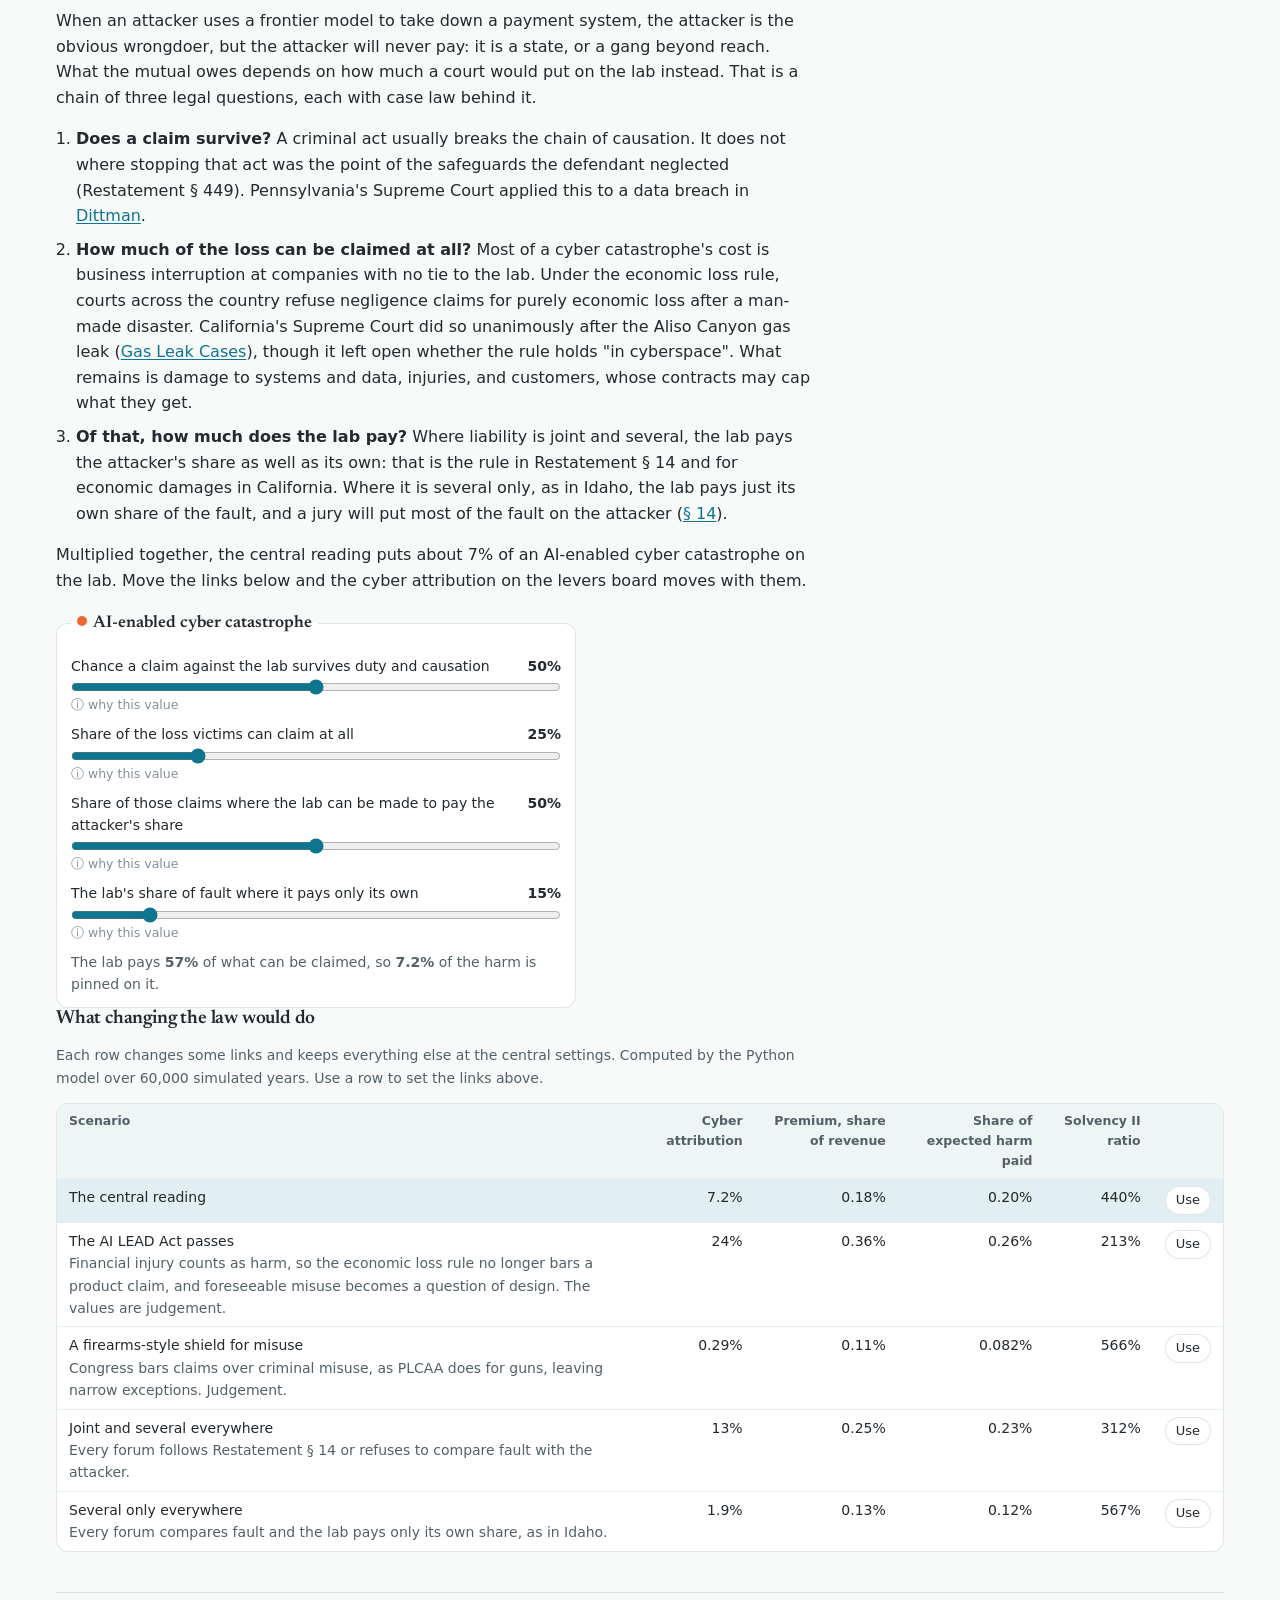
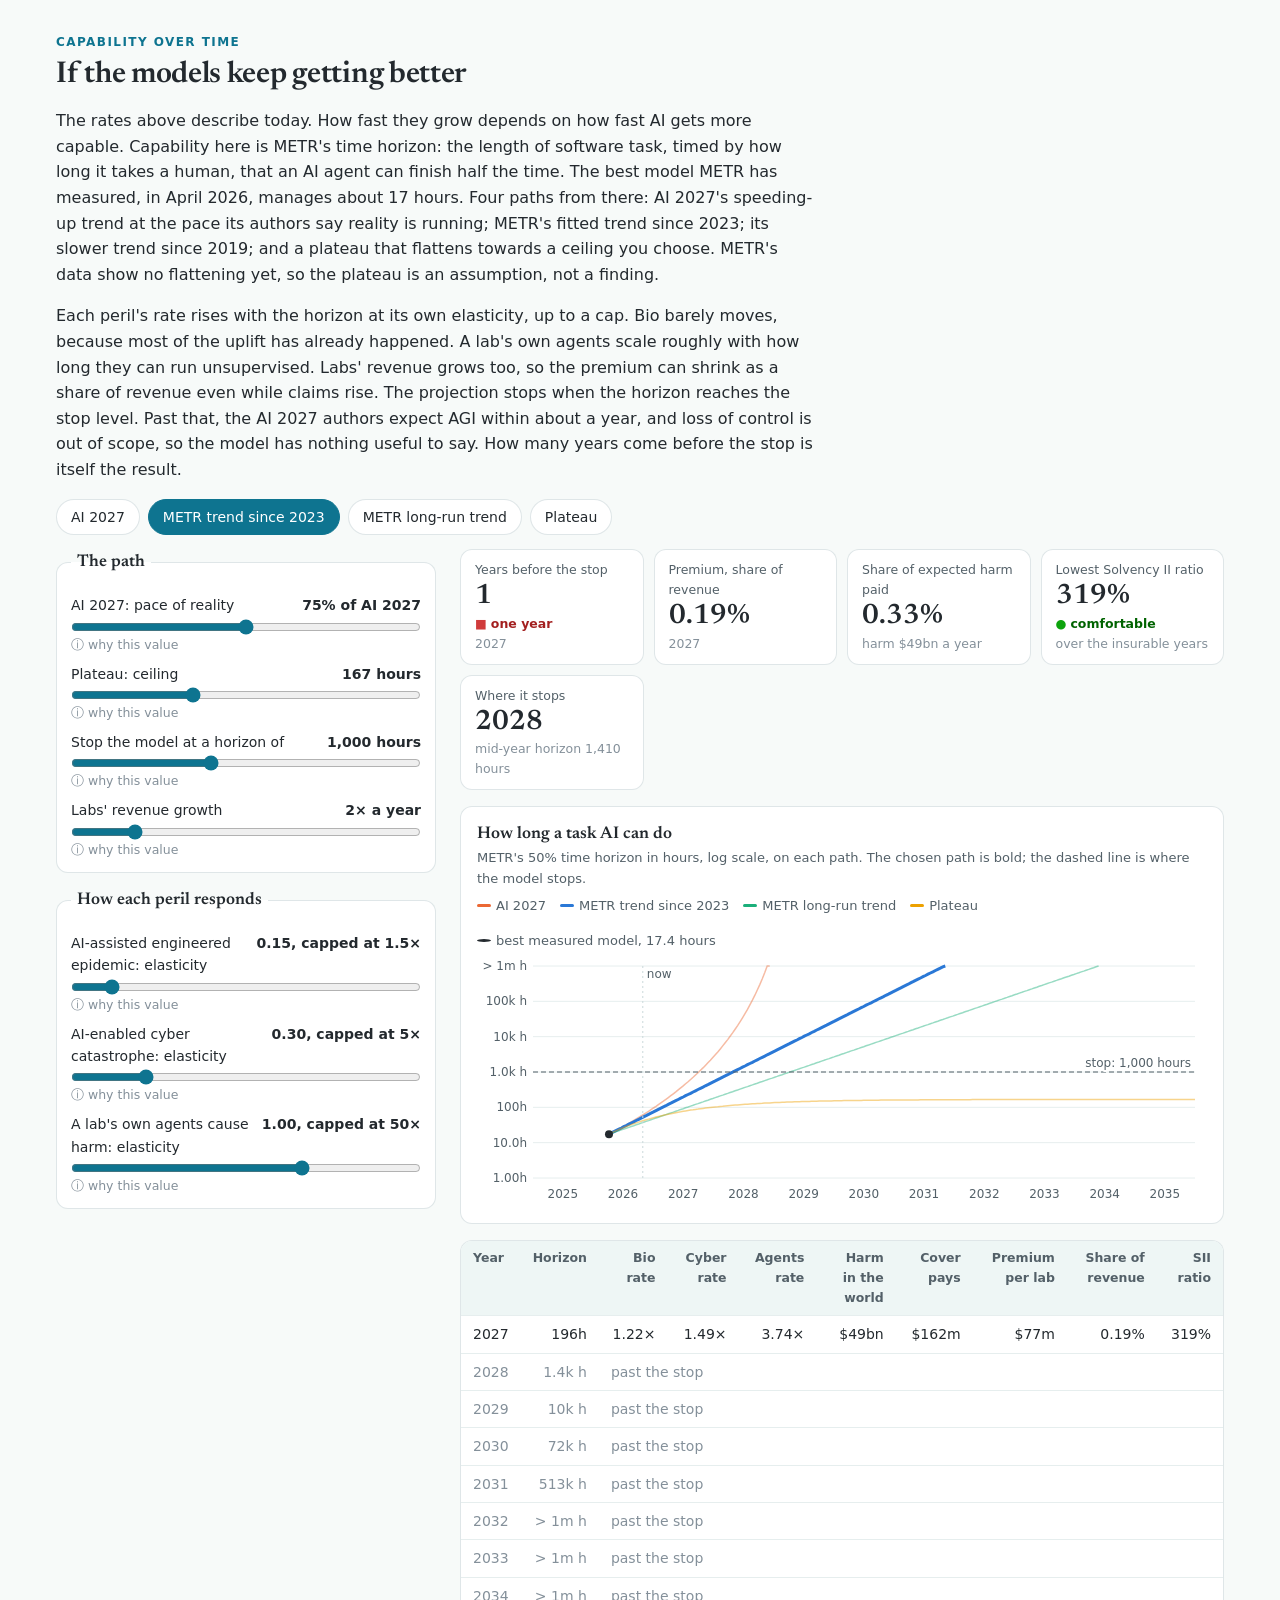
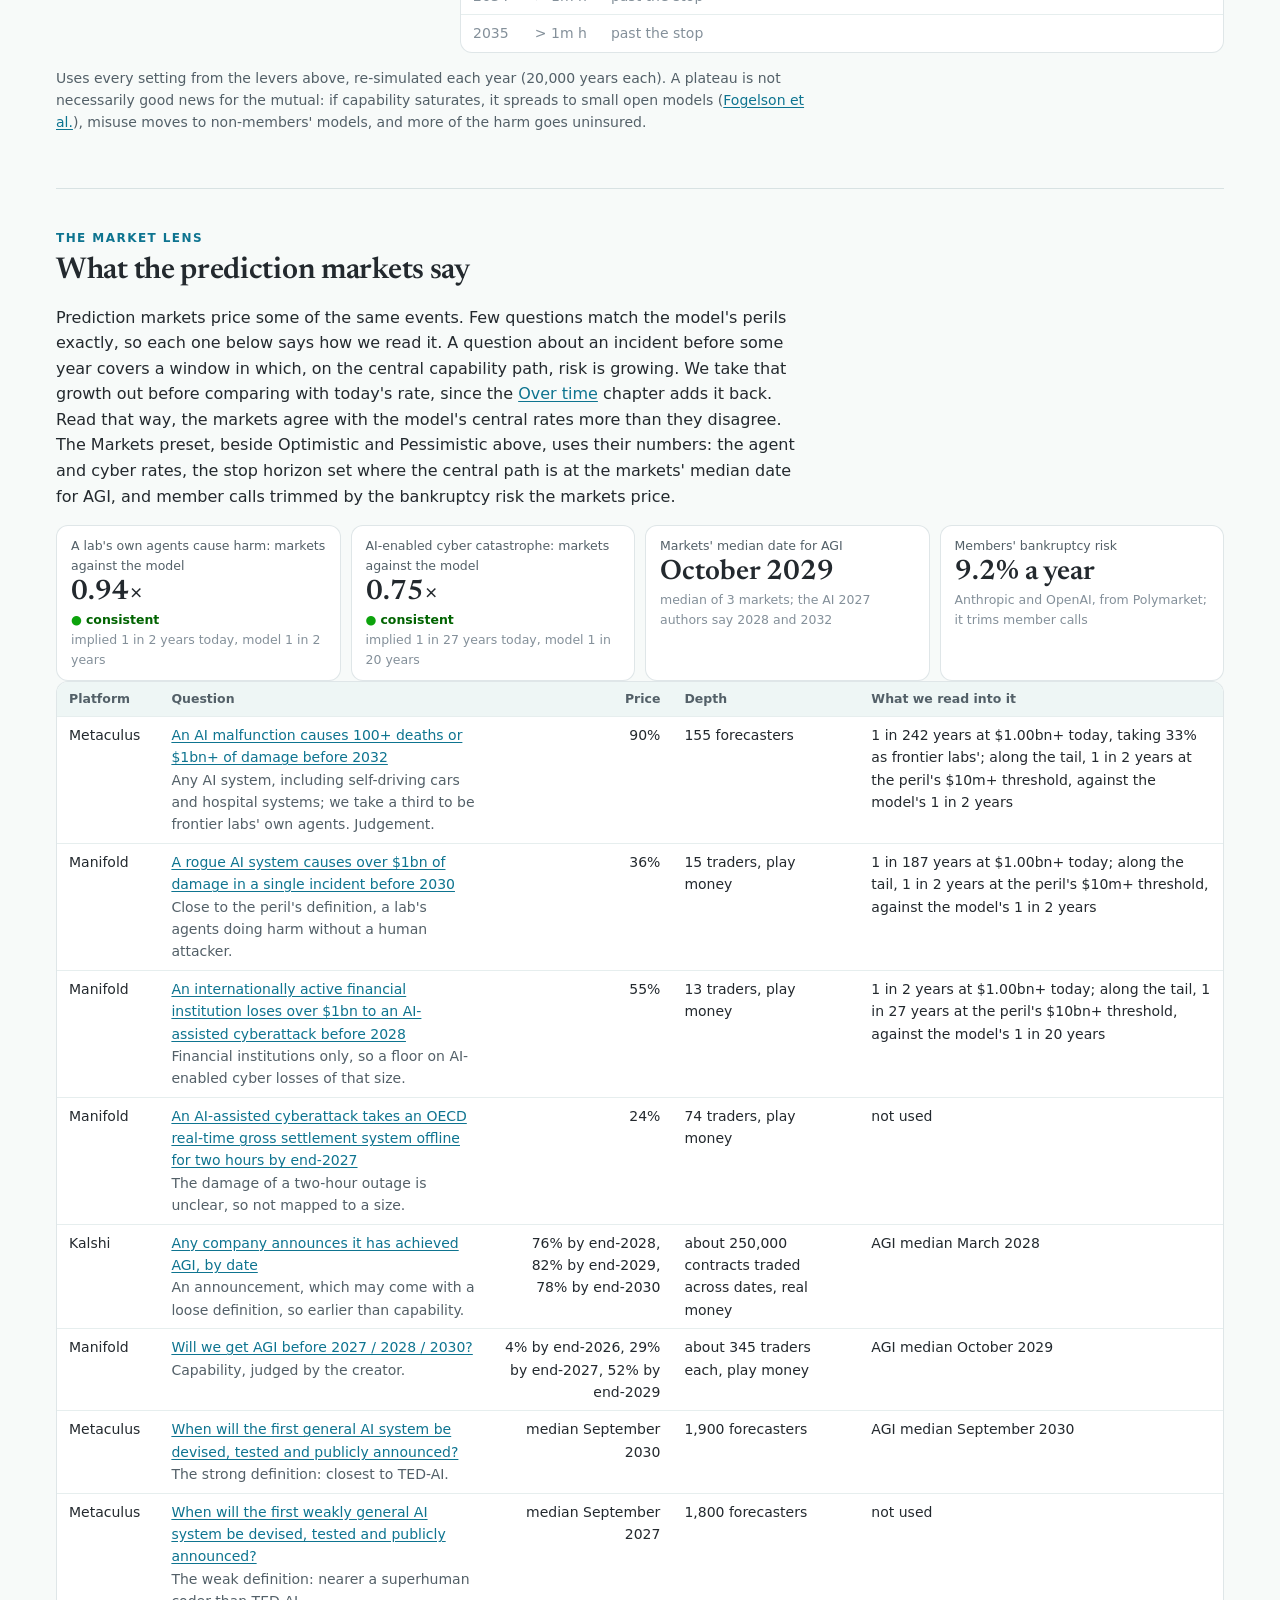
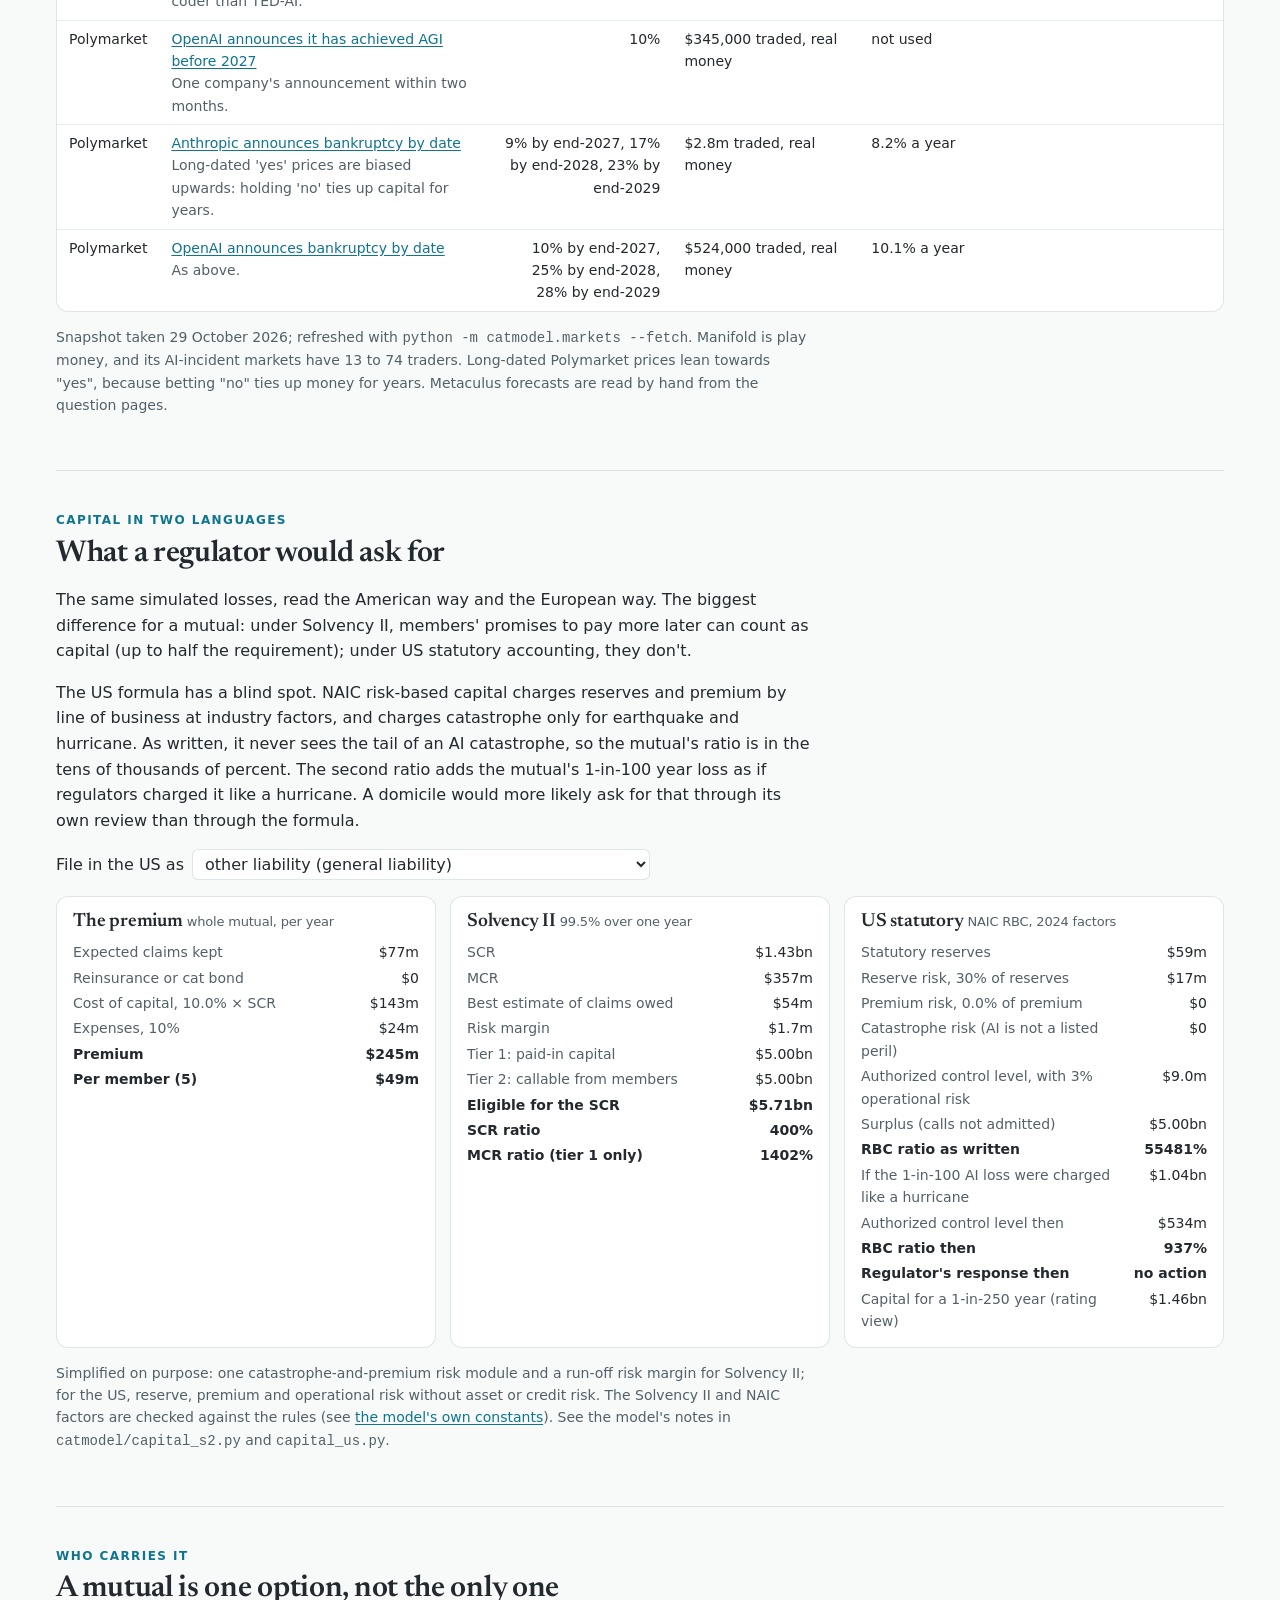
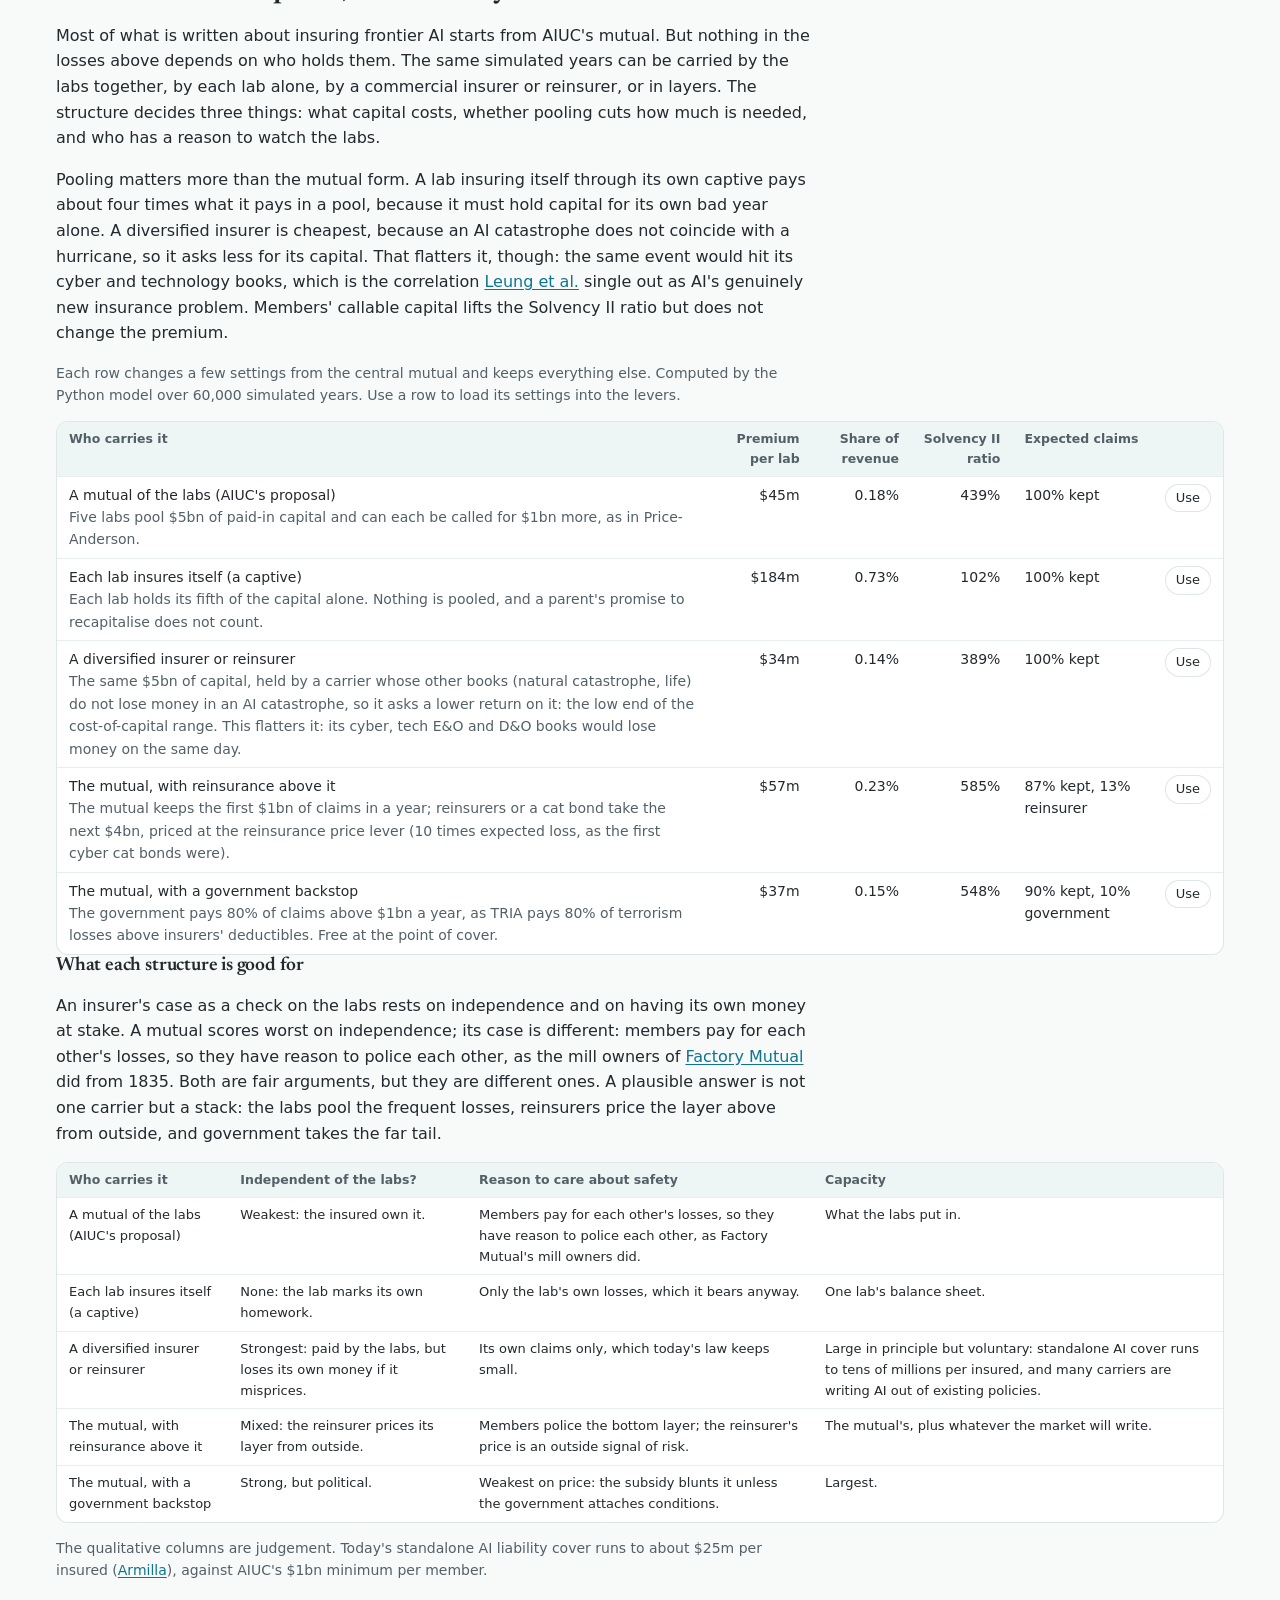
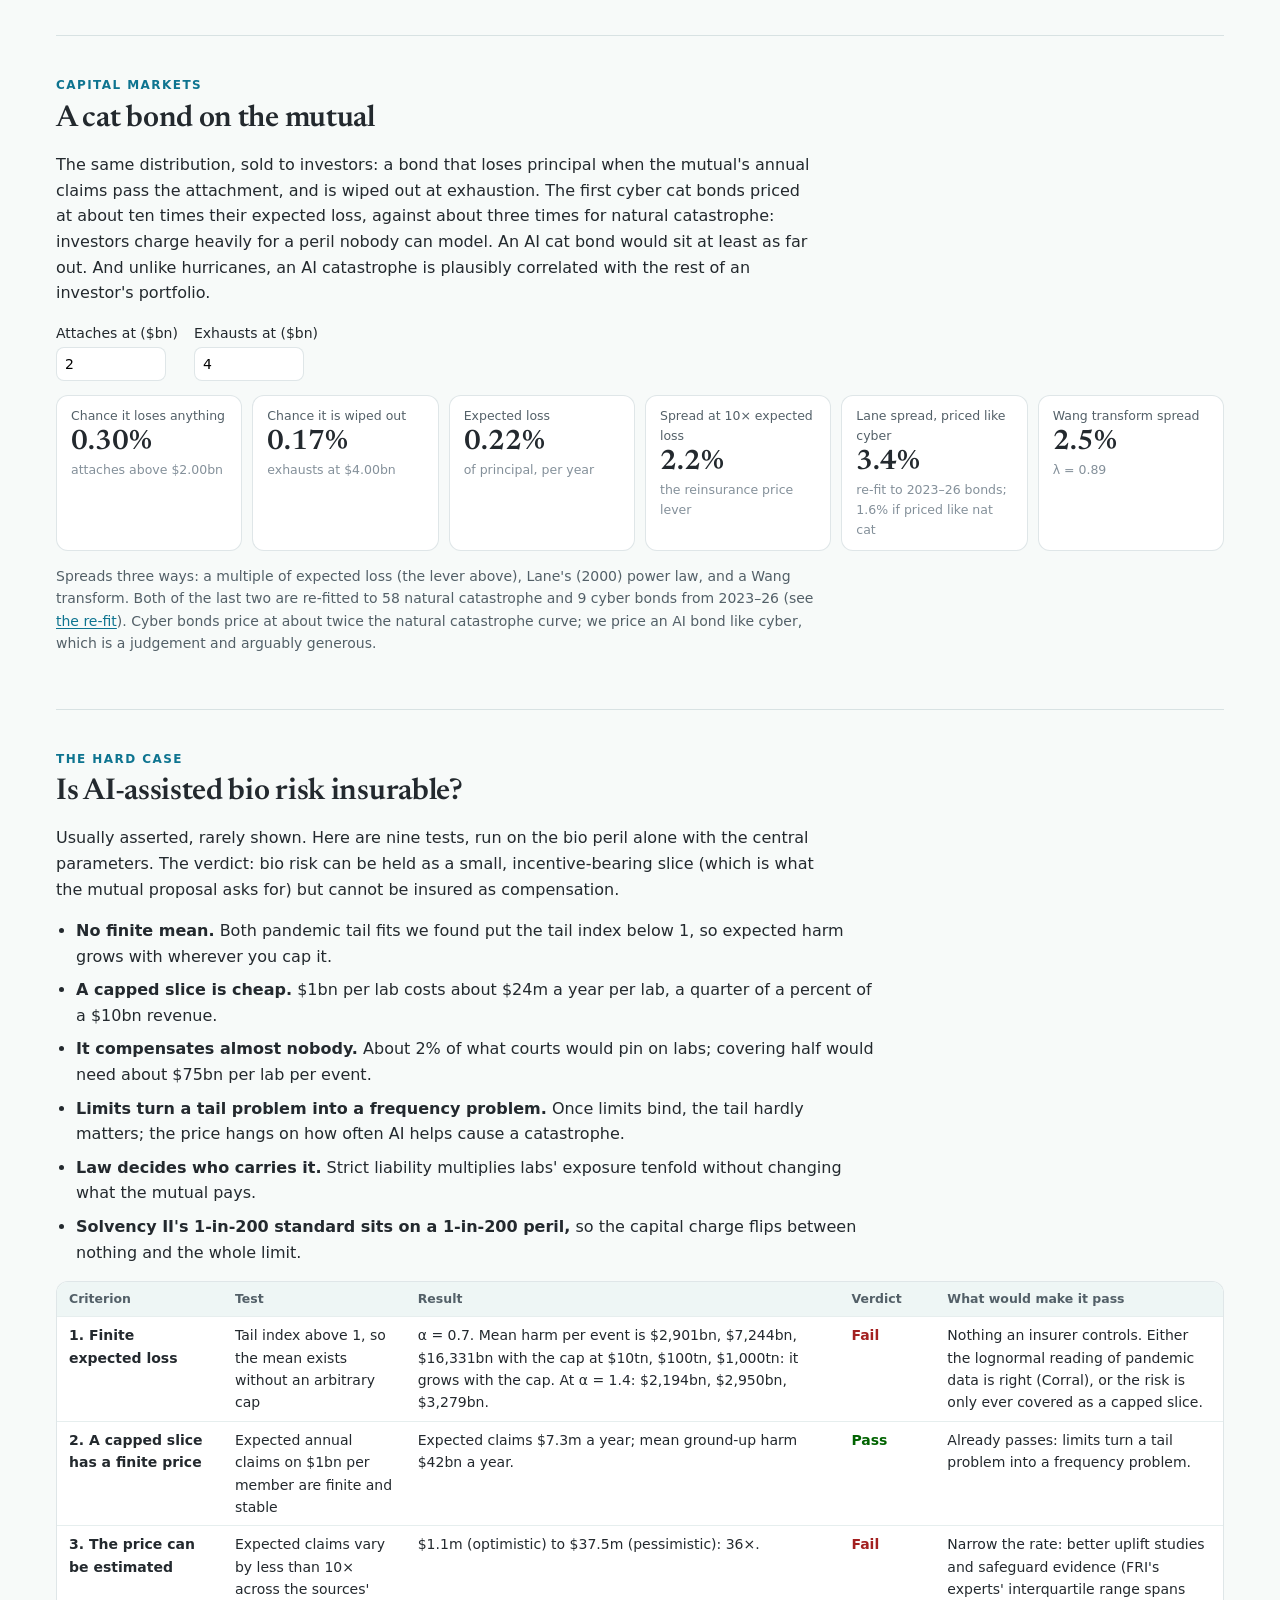
==== commit cf65f786: "Site: exact expected harm everywhere, and "labs" for "members" The harm tile, the funnel and the uni" ====
--- a/mutual_site/public/index.html
+++ b/mutual_site/public/index.html
@@ -105,7 +105,7 @@
   <p class="kicker">Capability over time</p>
   <h2>If the models keep getting better</h2>
   <p>The rates above describe today. How fast they grow depends on how fast AI gets more capable. Capability here is METR's time horizon: the length of software task, timed by how long it takes a human, that an AI agent can finish half the time. The best model METR has measured, in April 2026, manages about 17 hours. Four paths from there: AI 2027's speeding-up trend at the pace its authors say reality is running; METR's fitted trend since 2023; its slower trend since 2019; and a plateau that flattens towards a ceiling you choose. METR's data show no flattening yet, so the plateau is an assumption, not a finding.</p>
-  <p>Each peril's rate rises with the horizon at its own elasticity, up to a cap. Bio barely moves, because most of the uplift has already happened. A lab's own agents scale roughly with how long they can run unsupervised. Members' revenue grows too, so the premium can shrink as a share of revenue even while claims rise. The projection stops when the horizon reaches the stop level. Past that, the AI 2027 authors expect AGI within about a year, and loss of control is out of scope, so the model has nothing useful to say. How many years come before the stop is itself the result.</p>
+  <p>Each peril's rate rises with the horizon at its own elasticity, up to a cap. Bio barely moves, because most of the uplift has already happened. A lab's own agents scale roughly with how long they can run unsupervised. Labs' revenue grows too, so the premium can shrink as a share of revenue even while claims rise. The projection stops when the horizon reaches the stop level. Past that, the AI 2027 authors expect AGI within about a year, and loss of control is out of scope, so the model has nothing useful to say. How many years come before the stop is itself the result.</p>
   <div class="filters"><div class="tabs" id="traj-tabs" role="tablist"></div></div>
   <div class="board">
     <div class="levers" id="traj-levers"></div>
